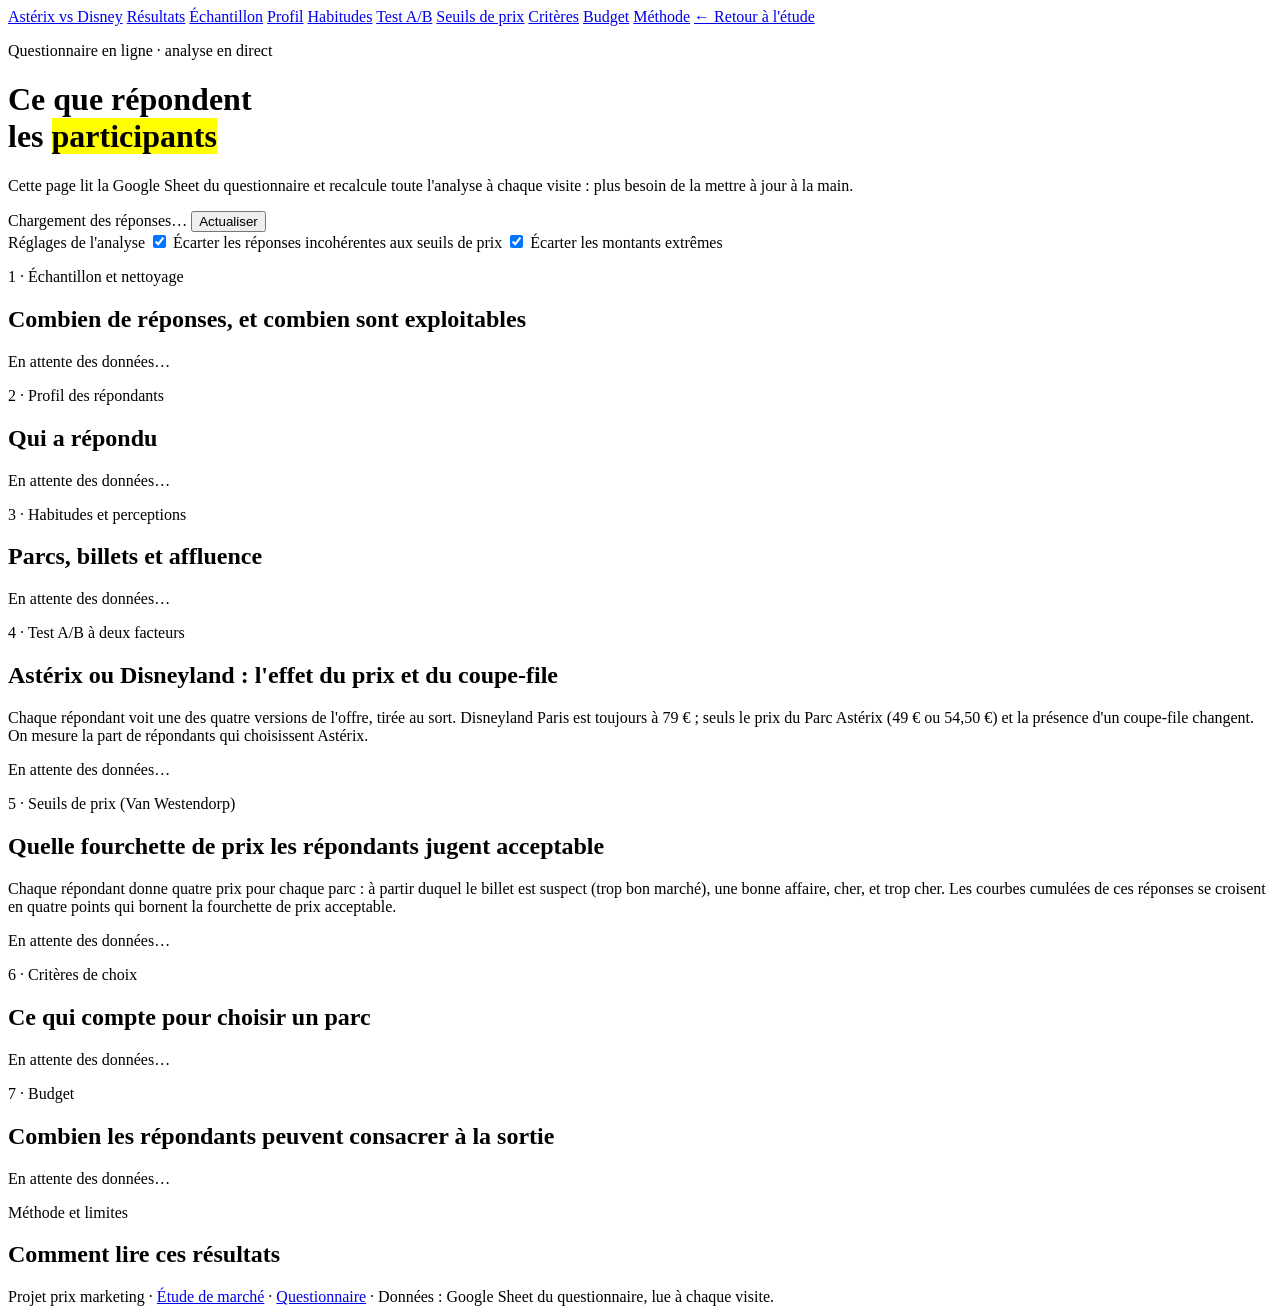
==== index.html @ 236e7df8 "Add files via upload" ====
<!doctype html>
<html lang="fr" data-theme="light">
<head>
<meta charset="utf-8">
<meta name="viewport" content="width=device-width, initial-scale=1, viewport-fit=cover">
<title>Résultats du questionnaire · Prix Astérix</title>
<meta name="description" content="Analyse en direct des réponses au questionnaire sur le prix d'une journée au Parc Astérix et à Disneyland Paris : test A/B, seuils de prix Van Westendorp, profil des répondants.">
<link rel="preconnect" href="https://fonts.googleapis.com">
<link rel="preconnect" href="https://fonts.gstatic.com" crossorigin>
<link rel="stylesheet" href="https://fonts.googleapis.com/css2?family=Archivo:wdth,wght@62..125,400..900&family=Public+Sans:ital,wght@0,400;0,600;1,400&family=IBM+Plex+Mono:wght@400;500&display=swap">
<link rel="stylesheet" href="style.css?v=1">
<link rel="stylesheet" href="../garde.css?v=3">
</head>
<body>

<nav class="top" aria-label="Sections">
  <div class="wrap">
    <a class="brand" href="../#accueil">Astérix vs Disney</a>
    <a href="#haut">Résultats</a>
    <a href="#echantillon">Échantillon</a>
    <a href="#profil">Profil</a>
    <a href="#habitudes">Habitudes</a>
    <a href="#ab">Test A/B</a>
    <a href="#prix">Seuils de prix</a>
    <a href="#criteres">Critères</a>
    <a href="#budget">Budget</a>
    <a href="#methode">Méthode</a>
    <a href="../#resultats">← Retour à l'étude</a>
  </div>
</nav>

<main class="wrap" id="haut">
  <header class="hero">
    <p class="eyebrow">Questionnaire en ligne · analyse en direct</p>
    <h1>Ce que répondent<br>les <mark>participants</mark></h1>
    <p class="lede">Cette page lit la Google Sheet du questionnaire et recalcule toute l'analyse à chaque visite : plus besoin de la mettre à jour à la main.</p>
    <div class="etat" id="etat-bandeau">
      <span class="pastille-etat" id="pastille-etat" aria-hidden="true"></span>
      <span id="etat-texte" role="status" aria-live="polite">Chargement des réponses…</span>
      <button type="button" class="bouton" id="bouton-actualiser">Actualiser</button>
    </div>
  </header>

  <div class="reglages" role="group" aria-label="Réglages de l'analyse">
    <span class="eyebrow">Réglages de l'analyse</span>
    <label><input type="checkbox" id="r-incoherents" checked> Écarter les réponses incohérentes aux seuils de prix</label>
    <label><input type="checkbox" id="r-extremes" checked> Écarter les montants extrêmes</label>
  </div>

  <div id="message-global" class="message-global" hidden></div>

  <section id="echantillon" aria-labelledby="t-echantillon">
    <div class="head">
      <p class="eyebrow">1 · Échantillon et nettoyage</p>
      <h2 id="t-echantillon">Combien de réponses, et combien sont exploitables</h2>
    </div>
    <div class="corps" data-corps="echantillon"><p class="vide">En attente des données…</p></div>
  </section>

  <section id="profil" aria-labelledby="t-profil">
    <div class="head">
      <p class="eyebrow">2 · Profil des répondants</p>
      <h2 id="t-profil">Qui a répondu</h2>
    </div>
    <div class="corps" data-corps="profil"><p class="vide">En attente des données…</p></div>
  </section>

  <section id="habitudes" aria-labelledby="t-habitudes">
    <div class="head">
      <p class="eyebrow">3 · Habitudes et perceptions</p>
      <h2 id="t-habitudes">Parcs, billets et affluence</h2>
    </div>
    <div class="corps" data-corps="habitudes"><p class="vide">En attente des données…</p></div>
  </section>

  <section id="ab" aria-labelledby="t-ab">
    <div class="head">
      <p class="eyebrow">4 · Test A/B à deux facteurs</p>
      <h2 id="t-ab">Astérix ou Disneyland : l'effet du prix et du coupe-file</h2>
    </div>
    <p class="prose">Chaque répondant voit une des quatre versions de l'offre, tirée au sort. Disneyland Paris est toujours à 79&nbsp;€ ; seuls le prix du Parc Astérix (49&nbsp;€ ou 54,50&nbsp;€) et la présence d'un coupe-file changent. On mesure la part de répondants qui choisissent Astérix.</p>
    <div class="corps" data-corps="ab"><p class="vide">En attente des données…</p></div>
  </section>

  <section id="prix" aria-labelledby="t-prix">
    <div class="head">
      <p class="eyebrow">5 · Seuils de prix (Van Westendorp)</p>
      <h2 id="t-prix">Quelle fourchette de prix les répondants jugent acceptable</h2>
    </div>
    <p class="prose">Chaque répondant donne quatre prix pour chaque parc : à partir duquel le billet est suspect (trop bon marché), une bonne affaire, cher, et trop cher. Les courbes cumulées de ces réponses se croisent en quatre points qui bornent la fourchette de prix acceptable.</p>
    <div class="corps" data-corps="prix"><p class="vide">En attente des données…</p></div>
  </section>

  <section id="criteres" aria-labelledby="t-criteres">
    <div class="head">
      <p class="eyebrow">6 · Critères de choix</p>
      <h2 id="t-criteres">Ce qui compte pour choisir un parc</h2>
    </div>
    <div class="corps" data-corps="criteres"><p class="vide">En attente des données…</p></div>
  </section>

  <section id="budget" aria-labelledby="t-budget">
    <div class="head">
      <p class="eyebrow">7 · Budget</p>
      <h2 id="t-budget">Combien les répondants peuvent consacrer à la sortie</h2>
    </div>
    <div class="corps" data-corps="budget"><p class="vide">En attente des données…</p></div>
  </section>

  <section id="methode" aria-labelledby="t-methode">
    <div class="head">
      <p class="eyebrow">Méthode et limites</p>
      <h2 id="t-methode">Comment lire ces résultats</h2>
    </div>
    <ul class="limits" id="liste-methode"></ul>
  </section>
</main>

<footer>
  <div class="wrap">Projet prix marketing · <a href="../">Étude de marché</a> · <a href="../questionnaire-ab/">Questionnaire</a> · Données : Google Sheet du questionnaire, lue à chaque visite.</div>
</footer>

<script src="analyse.js?v=1"></script>
</body>
</html>
---- garde.css ----
/* DA « Astérix vs Disney » : claire et minimaliste, aux couleurs du Parc Astérix (bleu, jaune or).
   Chargé par la page d'accueil et par la page des résultats (analyse/). */

/* ---------- Couleurs : un seul thème clair ---------- */
:root[data-theme="light"] {
  --bg: #FAF7F0; --surface: #FFFFFF; --fg: #12203D; --muted: #5C6475; --line: #E6DFCF;
  --accent: #0A4DA2; --gold: #F2B705; --ceiling: #C8102E;
  --neutral-bar: #B7BFCC; --neutral-bar-soft: #E8EBF0;
  --bar-hover: #083B7D; --bar-track: #EFEAE0;
  color-scheme: light;
}
body { -webkit-font-smoothing: antialiased; }

/* ---------- Onglets ---------- */
nav.top { background: color-mix(in srgb, var(--surface) 94%, transparent); }
nav.onglets .brand { letter-spacing: 0.02em; }
nav.onglets .brand::before { content: ""; display: inline-block; width: 0.55em; height: 0.55em; border-radius: 50%; background: var(--gold); margin-right: 0.45em; vertical-align: 0.08em; }
nav.onglets a:not(.brand) { padding-block: 0.2rem; }
nav.onglets a[aria-current="page"] { color: var(--fg); box-shadow: inset 0 -2px 0 var(--gold); }

/* Un seul panneau visible à la fois (seulement si le script tourne) */
.js-onglets main > section:not(.actif),
.js-onglets [data-onglet]:not(.actif),
.js-onglets #accueil:not(.actif) { display: none; }
.js-onglets main > section { border-top: none; }
.js-onglets body[data-vue="accueil"] main,
.js-onglets body[data-vue="accueil"] footer { display: none; }

/* ---------- Page de garde ---------- */
.garde { border-top: none; padding: 0; min-height: calc(100svh - var(--hauteur-nav, 3rem)); display: grid; align-items: center; }
.garde-contenu { width: 100%; display: grid; gap: 1.7rem; padding-block: clamp(2.5rem, 7vh, 4.5rem); }
.garde-contenu > .eyebrow::before { content: ""; display: block; width: 3.5rem; height: 4px; margin-bottom: 1rem; background: linear-gradient(90deg, var(--accent) 0 50%, var(--gold) 50% 100%); }
.garde h1 { font-size: clamp(3rem, 11vw, 7rem); font-weight: 900; font-stretch: 70%; text-transform: uppercase; line-height: 0.9; }
.garde h1 mark { background: none; color: inherit; box-shadow: inset 0 -0.28em 0 var(--gold); }
.garde h1 .vs { font-family: var(--mono); font-size: 0.22em; font-weight: 500; letter-spacing: 0.08em; color: var(--muted); vertical-align: middle; margin-inline: 0.5em; }

.probleme { background: var(--surface); border: 1px solid var(--line); border-left: 4px solid var(--accent); border-radius: 10px; padding: 1.2rem 1.4rem; display: grid; gap: 0.5rem; max-width: 46rem; }
.probleme p { font-family: var(--display); font-weight: 700; font-stretch: 90%; font-size: clamp(1.15rem, 2.4vw, 1.45rem); line-height: 1.3; text-wrap: balance; }

.chiffres-garde { margin: 0; display: grid; grid-template-columns: repeat(auto-fit, minmax(10.5rem, 1fr)); gap: 1rem; max-width: 52rem; }
.chiffres-garde div { border-top: 2px solid var(--line); padding-top: 0.6rem; display: grid; gap: 0.2rem; }
.chiffres-garde div:first-child { border-top-color: var(--gold); }
.chiffres-garde dt { font-family: var(--mono); font-size: 0.7rem; letter-spacing: 0.06em; text-transform: uppercase; color: var(--muted); }
.chiffres-garde dd { margin: 0; font-family: var(--display); font-weight: 800; font-stretch: 80%; font-size: 1.9rem; line-height: 1.05; }

.garde-pied { display: flex; flex-wrap: wrap; gap: 1.5rem 3rem; align-items: end; justify-content: space-between; border-top: 1px solid var(--line); padding-top: 1.4rem; }
.equipe { display: grid; gap: 0.5rem; }
.equipe ul { list-style: none; margin: 0; padding: 0; display: flex; flex-wrap: wrap; gap: 0.3rem 1.4rem; font-size: 0.95rem; }

/* ---------- Sous-parties à l'intérieur d'un onglet ---------- */
main > section > section { padding-block: 2.2rem 0.6rem; }
main > section > section h2 { font-size: clamp(1.3rem, 2.6vw, 1.6rem); }

/* ---------- Frise des six étapes (onglet 4) ---------- */
.frise { list-style: none; margin: 0; padding: 0; display: grid; grid-template-columns: repeat(auto-fit, minmax(9rem, 1fr)); gap: 0.6rem; }
.frise a { display: grid; gap: 0.35rem; height: 100%; padding: 0.8rem 0.9rem; background: var(--surface); border: 1px solid var(--line); border-radius: 10px; color: var(--fg); text-decoration: none; font-size: 0.88rem; font-weight: 600; line-height: 1.25; }
.frise a:hover { border-color: var(--accent); }
.frise .num { display: inline-grid; place-items: center; width: 1.7rem; height: 1.7rem; border-radius: 50%; background: var(--gold); color: #12203D; font-family: var(--mono); font-size: 0.8rem; font-weight: 500; }

/* ---------- Encadrés « à compléter » ---------- */
.a-venir { border: 1px dashed var(--line); border-radius: 10px; padding: 1.6rem 1.3rem; display: grid; gap: 0.7rem; justify-items: start; color: var(--muted); max-width: 70ch; }
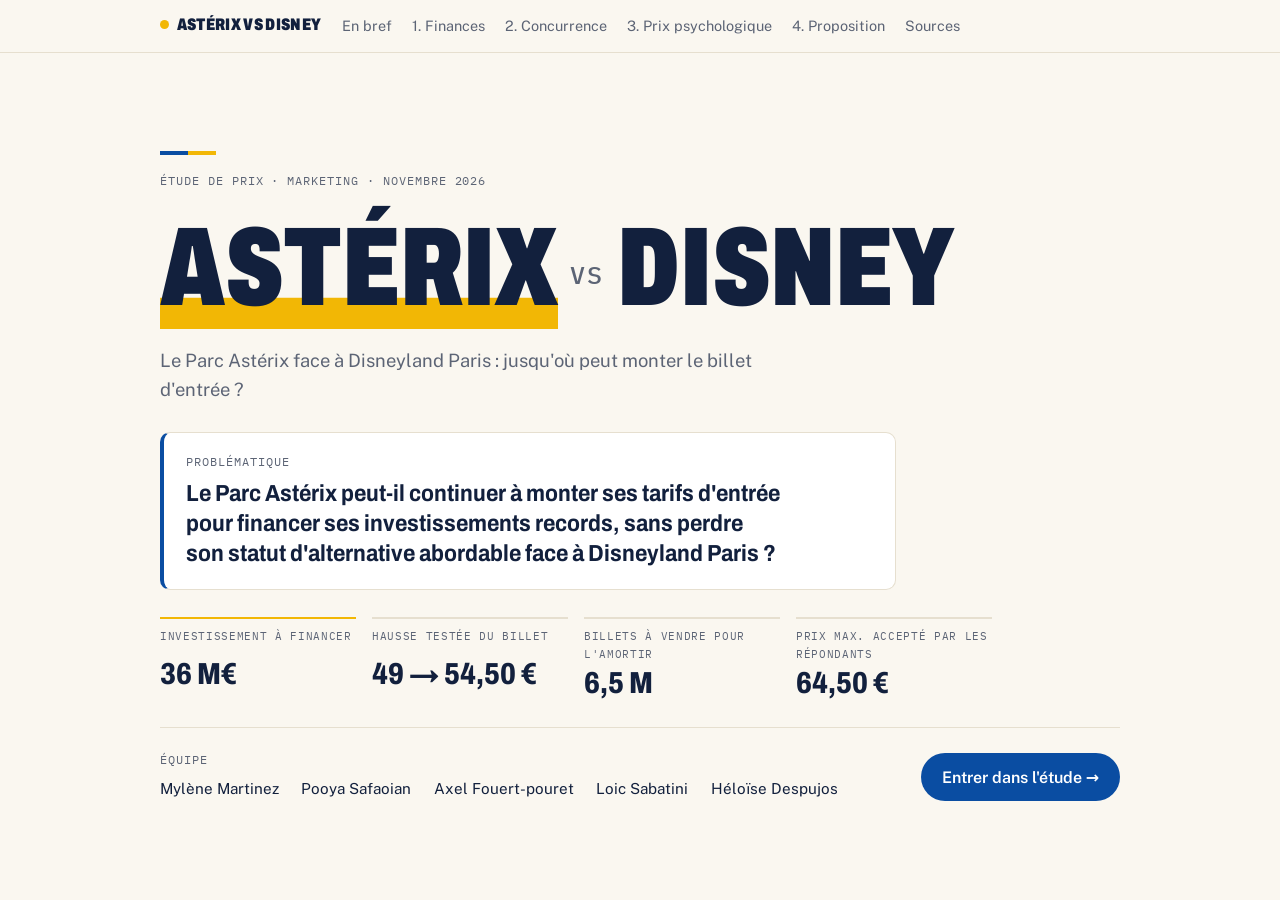
==== commit b37c58d8: "Remet l'accueil en place et ajoute régressions et distance de Cook - index.html redevient la page d'" ====
--- a/index.html
+++ b/index.html
@@ -3,123 +3,702 @@
 <head>
 <meta charset="utf-8">
 <meta name="viewport" content="width=device-width, initial-scale=1, viewport-fit=cover">
-<title>Résultats du questionnaire · Prix Astérix</title>
-<meta name="description" content="Analyse en direct des réponses au questionnaire sur le prix d'une journée au Parc Astérix et à Disneyland Paris : test A/B, seuils de prix Van Westendorp, profil des répondants.">
+<title>Astérix VS Disney</title>
+<meta name="description" content="Astérix VS Disney : le Parc Astérix peut-il continuer à monter ses tarifs d'entrée pour financer ses investissements records, sans perdre son statut d'alternative abordable face à Disneyland Paris ?">
 <link rel="preconnect" href="https://fonts.googleapis.com">
 <link rel="preconnect" href="https://fonts.gstatic.com" crossorigin>
 <link rel="stylesheet" href="https://fonts.googleapis.com/css2?family=Archivo:wdth,wght@62..125,400..900&family=Public+Sans:ital,wght@0,400;0,600;1,400&family=IBM+Plex+Mono:wght@400;500&display=swap">
-<link rel="stylesheet" href="style.css?v=1">
-<link rel="stylesheet" href="../garde.css?v=3">
+<link rel="stylesheet" href="garde.css?v=3">
+<style>
+/* Une colonne de lecture, des chiffres clés et des tableaux sobres. Chaque chiffre des comptes est un lien vers sa page dans le PDF. */
+:root {
+  --bg: #F2F5FA; --surface: #FFFFFF; --fg: #13213B; --muted: #56637A; --line: #D5DDEA;
+  --accent: #1F4FB8; --gold: #F2B705; --neutral-bar: #A9B5C9; --neutral-bar-soft: #D6DEEA; --ceiling: #C8262E;
+  --display: "Archivo", "Arial Narrow", system-ui, sans-serif;
+  --body: "Public Sans", system-ui, -apple-system, "Segoe UI", sans-serif;
+  --mono: "IBM Plex Mono", ui-monospace, "SFMono-Regular", Menlo, monospace;
+  color-scheme: light;
+}
+@media (prefers-color-scheme: dark) {
+  :root:not([data-theme="light"]) {
+    --bg: #0D1422; --surface: #152035; --fg: #E6ECF6; --muted: #9AA8C0; --line: #26344E;
+    --accent: #7FA6FF; --gold: #F5C431; --neutral-bar: #5A6984; --neutral-bar-soft: #2E3B55; --ceiling: #FF6B6B;
+    color-scheme: dark;
+  }
+}
+:root[data-theme="dark"] {
+  --bg: #0D1422; --surface: #152035; --fg: #E6ECF6; --muted: #9AA8C0; --line: #26344E;
+  --accent: #7FA6FF; --gold: #F5C431; --neutral-bar: #5A6984; --neutral-bar-soft: #2E3B55; --ceiling: #FF6B6B;
+  color-scheme: dark;
+}
+* { box-sizing: border-box; }
+body { margin: 0; background: var(--bg); color: var(--fg); font-family: var(--body); font-size: 1rem; line-height: 1.6; padding-inline: 16px; }
+a { color: var(--accent); text-underline-offset: 2px; }
+a:focus-visible, summary:focus-visible { outline: 2px solid var(--accent); outline-offset: 2px; }
+.wrap { max-width: 60rem; margin-inline: auto; }
+.prose { max-width: 65ch; }
+h1, h2, h3 { font-family: var(--display); text-wrap: balance; margin: 0; line-height: 1.05; }
+h2 { font-size: clamp(1.6rem, 3.5vw, 2.2rem); font-weight: 800; font-stretch: 85%; letter-spacing: -0.01em; }
+h3 { font-size: 1.1rem; font-weight: 700; }
+p { margin: 0; }
+.eyebrow { font-family: var(--mono); font-size: 0.75rem; letter-spacing: 0.08em; text-transform: uppercase; color: var(--muted); }
+.num { font-variant-numeric: tabular-nums; }
+
+nav.top { position: sticky; top: 0; z-index: 5; background: color-mix(in srgb, var(--bg) 92%, transparent); backdrop-filter: blur(6px); border-bottom: 1px solid var(--line); margin-inline: -16px; padding-inline: 16px; }
+nav.top .wrap { display: flex; gap: 1.25rem; align-items: center; overflow-x: auto; padding-block: 0.7rem; white-space: nowrap; scrollbar-width: none; }
+nav.top .brand { font-family: var(--display); font-weight: 900; font-stretch: 75%; font-size: 1.05rem; text-transform: uppercase; color: var(--fg); text-decoration: none; }
+nav.top a:not(.brand) { color: var(--muted); text-decoration: none; font-size: 0.9rem; }
+nav.top a:not(.brand):hover { color: var(--fg); }
+
+header.hero { padding-block: 3.2rem 2.4rem; display: grid; gap: 1.8rem; }
+.hero h1 { font-size: clamp(2.5rem, 8vw, 5rem); font-weight: 900; font-stretch: 70%; text-transform: uppercase; line-height: 0.92; }
+.hero h1 mark { background: none; color: inherit; box-shadow: inset 0 -0.28em 0 var(--gold); }
+.lede { font-size: 1.15rem; color: var(--muted); max-width: 58ch; }
+.ticket { display: grid; grid-template-columns: 1fr auto; background: var(--surface); border: 1px solid var(--line); border-radius: 10px; max-width: 36rem; }
+.ticket .main { padding: 1.1rem 1.3rem; display: grid; gap: 0.3rem; min-width: 0; }
+.ticket .stub { border-left: 2px dashed var(--line); padding: 1.1rem 1.3rem; display: grid; align-content: center; justify-items: center; font-family: var(--display); font-weight: 900; font-stretch: 75%; font-size: 2.8rem; line-height: 1; color: var(--ceiling); }
+.ticket .stub small { font-family: var(--mono); font-size: 0.68rem; font-weight: 400; color: var(--muted); letter-spacing: 0.06em; text-transform: uppercase; margin-top: 0.3rem; }
+
+section { padding-block: 2.8rem; border-top: 1px solid var(--line); display: grid; gap: 1.3rem; scroll-margin-top: 3.5rem; }
+.head { display: grid; gap: 0.5rem; }
+.note { font-size: 0.92rem; color: var(--muted); border-left: 3px solid var(--gold); padding: 0.2rem 0 0.2rem 0.9rem; max-width: 68ch; }
+.sources { font-size: 0.82rem; color: var(--muted); line-height: 1.7; }
+.sources a { color: var(--muted); }
+
+.trio { display: grid; grid-template-columns: repeat(auto-fit, minmax(15rem, 1fr)); gap: 1rem; }
+.card { background: var(--surface); border: 1px solid var(--line); border-radius: 10px; padding: 1.1rem 1.2rem; display: grid; gap: 0.5rem; align-content: start; min-width: 0; }
+.card .big { font-family: var(--display); font-weight: 800; font-stretch: 80%; font-size: 2.1rem; line-height: 1.05; }
+.card p { font-size: 0.92rem; color: var(--muted); }
+.card.ast { border-color: var(--accent); }
+.card ul { margin: 0; padding-left: 1.1rem; font-size: 0.92rem; display: grid; gap: 0.2rem; }
+.card ul small { color: var(--muted); }
+
+/* Graphique des prix et barres simples */
+.chart { background: var(--surface); border: 1px solid var(--line); border-radius: 10px; padding: 1.1rem 1.2rem 0.9rem; display: grid; gap: 0.9rem; margin: 0; }
+.legend { display: flex; flex-wrap: wrap; gap: 0.4rem 1.2rem; font-size: 0.82rem; color: var(--muted); }
+.legend i { display: inline-block; width: 12px; height: 12px; border-radius: 2px; vertical-align: -1px; margin-right: 0.35rem; }
+.legend i.ast { background: var(--accent); } .legend i.oth { background: var(--neutral-bar); }
+.legend i.rng { background: var(--neutral-bar-soft); border: 1px solid var(--neutral-bar); }
+.legend i.ceil { width: 0; border-left: 2px dashed var(--ceiling); border-radius: 0; height: 13px; }
+.bars { display: grid; grid-template-columns: minmax(8.5rem, 13rem) 1fr; row-gap: 0.45rem; column-gap: 0.9rem; align-items: center; }
+.bars.simple { grid-template-columns: minmax(4.5rem, 6rem) 1fr; }
+.bars .name { font-size: 0.88rem; line-height: 1.25; min-width: 0; }
+.bars .name small { display: block; color: var(--muted); font-size: 0.76rem; }
+.bars .name.ast { font-weight: 600; }
+.track { position: relative; height: 26px; margin-right: 5rem; }
+.bars:not(.simple) .track { margin-right: 0; }
+.bars:not(.simple) .track::after { content: ""; position: absolute; top: -4px; bottom: -4px; left: calc(64.5 / 130 * 100%); border-left: 2px dashed var(--ceiling); }
+.bar { position: absolute; top: 3px; height: 20px; left: 0; border-radius: 0 3px 3px 0; background: var(--neutral-bar); }
+.bar.ast { background: var(--accent); }
+.bar.range { background: var(--neutral-bar-soft); border: 1px solid var(--neutral-bar); border-left: none; }
+.val { position: absolute; top: 3px; line-height: 20px; font-family: var(--mono); font-size: 0.78rem; padding-left: 0.4rem; white-space: nowrap; font-variant-numeric: tabular-nums; }
+.val.in { transform: translateX(-100%); padding: 0 0.45rem 0 0; }
+.axis { display: grid; grid-template-columns: minmax(8.5rem, 13rem) 1fr; column-gap: 0.9rem; }
+.ticks { position: relative; height: 1.2rem; border-top: 1px solid var(--line); font-family: var(--mono); font-size: 0.7rem; color: var(--muted); }
+.ticks span { position: absolute; top: 0.15rem; transform: translateX(-50%); }
+.ticks span:first-child { transform: none; }
+.ticks span.c { color: var(--ceiling); font-weight: 500; }
+
+/* Tableaux */
+.tablebox { overflow-x: auto; border: 1px solid var(--line); border-radius: 10px; background: var(--surface); }
+table { border-collapse: collapse; width: 100%; font-size: 0.9rem; min-width: 34rem; }
+caption { text-align: left; padding: 0.7rem 0.9rem; font-size: 0.82rem; color: var(--muted); }
+th, td { text-align: left; vertical-align: top; padding: 0.6rem 0.9rem; border-bottom: 1px solid var(--line); }
+tr:last-child > * { border-bottom: none; }
+thead th { font-family: var(--mono); font-size: 0.7rem; font-weight: 500; letter-spacing: 0.07em; text-transform: uppercase; color: var(--muted); background: var(--bg); }
+tbody th { font-weight: 600; }
+td.n, th.n, td.price, th.price { text-align: right; font-family: var(--mono); font-variant-numeric: tabular-nums; white-space: nowrap; }
+tr.ast td:first-child { box-shadow: inset 3px 0 0 var(--accent); font-weight: 600; }
+.unite { display: block; font-weight: 400; font-size: 0.72rem; color: var(--muted); font-family: var(--mono); }
+table.grevin a.n { color: var(--fg); text-decoration: underline dotted var(--accent); text-underline-offset: 4px; }
+table.grevin a.n:hover { color: var(--accent); text-decoration-style: solid; }
+table.grevin tr.calcule { background: color-mix(in srgb, var(--gold) 9%, transparent); }
+table.grevin tr.calcule td { color: var(--muted); font-style: italic; }
+table.grevin tr.calcule th { font-weight: 400; }
+td .muted { color: var(--muted); }
+details.plus { background: var(--surface); border: 1px solid var(--line); border-radius: 10px; padding: 0.7rem 1rem; }
+details.plus summary { cursor: pointer; font-weight: 600; font-size: 0.95rem; }
+details.plus .tablebox { margin-top: 0.8rem; border: none; border-radius: 0; }
+.tag { font-family: var(--mono); font-size: 0.68rem; letter-spacing: 0.05em; text-transform: uppercase; border: 1px solid var(--line); border-radius: 999px; padding: 0.05rem 0.5rem; color: var(--muted); white-space: nowrap; }
+.tag.papier { color: var(--accent); border-color: var(--accent); }
+
+.deux { display: grid; grid-template-columns: repeat(auto-fit, minmax(19rem, 1fr)); gap: 1rem; }
+.points { margin: 0; padding-left: 1.2rem; display: grid; gap: 0.55rem; max-width: 70ch; }
+
+.ceiling-grid { display: grid; grid-template-columns: repeat(auto-fit, minmax(14rem, 1fr)); gap: 1rem; }
+.cmp { border-top: 3px solid var(--line); padding-top: 0.8rem; display: grid; gap: 0.35rem; align-content: start; }
+.cmp .big { font-family: var(--display); font-weight: 900; font-stretch: 75%; font-size: 2.6rem; line-height: 1; }
+.cmp p { font-size: 0.92rem; color: var(--muted); }
+.cmp.warn { border-top-color: var(--ceiling); } .cmp.ok { border-top-color: var(--accent); }
+.verdict { background: var(--surface); border: 1px solid var(--line); border-radius: 10px; padding: 1.2rem 1.3rem; max-width: 70ch; display: grid; gap: 0.5rem; }
+
+.offer { border-radius: 12px; overflow: hidden; border: 2px solid var(--fg); }
+.offer .hd { background: var(--fg); color: var(--bg); padding: 1rem 1.3rem; display: flex; justify-content: space-between; gap: 1rem; flex-wrap: wrap; align-items: baseline; }
+.offer .hd h3 { font-size: 1.6rem; font-weight: 900; font-stretch: 72%; text-transform: uppercase; }
+.offer .hd .eyebrow { color: inherit; opacity: 0.75; }
+.offer .bd { background: var(--surface); display: grid; grid-template-columns: repeat(auto-fit, minmax(14rem, 1fr)); }
+.offer .bd div { padding: 1rem 1.3rem; display: grid; gap: 0.3rem; align-content: start; border-right: 1px dashed var(--line); }
+.offer .bd div:last-child { border-right: none; }
+.offer .bd strong { font-family: var(--display); font-size: 2.2rem; font-weight: 900; font-stretch: 75%; line-height: 1; }
+
+.cta { display: inline-block; background: var(--accent); color: #fff; text-decoration: none; font-weight: 600; padding: 0.7rem 1.3rem; border-radius: 999px; width: fit-content; }
+:root[data-theme="dark"] .cta { color: #0D1422; }
+@media (prefers-color-scheme: dark) { :root:not([data-theme="light"]) .cta { color: #0D1422; } }
+
+ol.src, ul.src { margin: 0; padding-left: 1.3rem; display: grid; gap: 0.45rem; font-size: 0.9rem; max-width: 80ch; }
+ol.src small, ul.src small { color: var(--muted); }
+footer { border-top: 1px solid var(--line); padding-block: 2rem 3rem; color: var(--muted); font-size: 0.85rem; }
+
+@media (max-width: 560px) {
+  .bars, .axis { grid-template-columns: 7.2rem 1fr; column-gap: 0.6rem; }
+  .bars.simple { grid-template-columns: 4.6rem 1fr; }
+  .bars .name small { display: none; }
+  .ticket .stub { font-size: 2.2rem; padding-inline: 0.9rem; }
+}
+@media (prefers-reduced-motion: no-preference) {
+  .bar { transform-origin: left; animation: grow 700ms cubic-bezier(.2,.7,.2,1) both; }
+  @keyframes grow { from { transform: scaleX(0.02); } to { transform: scaleX(1); } }
+}
+</style>
 </head>
 <body>
 
-<nav class="top" aria-label="Sections">
+<nav class="top onglets" aria-label="Onglets">
   <div class="wrap">
-    <a class="brand" href="../#accueil">Astérix vs Disney</a>
-    <a href="#haut">Résultats</a>
-    <a href="#echantillon">Échantillon</a>
-    <a href="#profil">Profil</a>
-    <a href="#habitudes">Habitudes</a>
-    <a href="#ab">Test A/B</a>
-    <a href="#prix">Seuils de prix</a>
-    <a href="#criteres">Critères</a>
-    <a href="#budget">Budget</a>
-    <a href="#methode">Méthode</a>
-    <a href="../#resultats">← Retour à l'étude</a>
+    <a class="brand" href="#accueil">Astérix vs Disney</a>
+    <a href="#bref">En bref</a>
+    <a href="#finances">1. Finances</a>
+    <a href="#concurrence">2. Concurrence</a>
+    <a href="#resultats">3. Prix psychologique</a>
+    <a href="#proposition">4. Proposition</a>
+    <a href="#sources">Sources</a>
   </div>
 </nav>
 
+<!-- Page de garde : seule vue affichée à l'arrivée. Le reste s'ouvre par les onglets. -->
+<section id="accueil" class="garde" aria-labelledby="t-garde">
+  <div class="wrap garde-contenu">
+    <p class="eyebrow">Étude de prix · Marketing · Novembre 2026</p>
+    <h1 id="t-garde"><mark>Astérix</mark><span class="vs">vs</span>Disney</h1>
+    <p class="lede">Le Parc Astérix face à Disneyland Paris : jusqu'où peut monter le billet d'entrée&nbsp;?</p>
+
+    <div class="probleme" role="group" aria-label="Problématique">
+      <span class="eyebrow">Problématique</span>
+      <p>Le Parc Astérix peut-il continuer à monter ses tarifs d'entrée pour financer ses investissements records, sans perdre son statut d'alternative abordable face à Disneyland Paris&nbsp;?</p>
+    </div>
+
+    <dl class="chiffres-garde">
+      <div><dt>Investissement à financer</dt><dd class="num">36&nbsp;M€</dd></div>
+      <div><dt>Hausse testée du billet</dt><dd class="num">49 → 54,50&nbsp;€</dd></div>
+      <div><dt>Billets à vendre pour l'amortir</dt><dd class="num">6,5&nbsp;M</dd></div>
+      <div><dt>Prix max. accepté par les répondants</dt><dd class="num">64,50&nbsp;€</dd></div>
+    </dl>
+
+    <div class="garde-pied">
+      <div class="equipe">
+        <span class="eyebrow">Équipe</span>
+        <ul>
+          <li>Mylène Martinez</li>
+          <li>Pooya Safaoian</li>
+          <li>Axel Fouert-pouret</li>
+          <li>Loic Sabatini</li>
+          <li>Héloïse Despujos</li>
+        </ul>
+      </div>
+      <a class="cta" href="#bref">Entrer dans l'étude →</a>
+    </div>
+  </div>
+</section>
+
 <main class="wrap" id="haut">
-  <header class="hero">
-    <p class="eyebrow">Questionnaire en ligne · analyse en direct</p>
-    <h1>Ce que répondent<br>les <mark>participants</mark></h1>
-    <p class="lede">Cette page lit la Google Sheet du questionnaire et recalcule toute l'analyse à chaque visite : plus besoin de la mettre à jour à la main.</p>
-    <div class="etat" id="etat-bandeau">
-      <span class="pastille-etat" id="pastille-etat" aria-hidden="true"></span>
-      <span id="etat-texte" role="status" aria-live="polite">Chargement des réponses…</span>
-      <button type="button" class="bouton" id="bouton-actualiser">Actualiser</button>
+  <header class="hero" data-onglet="bref">
+    <p class="eyebrow">Étude de marché · prix relevés le 1er octobre 2026</p>
+    <h1>Jusqu'où peut monter<br>le billet du <mark>Parc Astérix</mark>&nbsp;?</h1>
+    <p class="lede">Que font les concurrents, combien gagne le parc, et quel prix de billet reste acceptable pour une sortie en famille ou entre amis ?</p>
+    <div class="ticket" role="group" aria-label="Notre proposition de prix">
+      <div class="main">
+        <span class="eyebrow">Notre proposition</span>
+        <strong style="font-size:1.05rem">Billet d'entrée à 54,50&nbsp;€ avec un coupe-file</strong>
+        <span style="color:var(--muted);font-size:0.9rem">Au lieu de 49&nbsp;€ aujourd'hui. Reste sous le prix plafond de 64,50&nbsp;€ mesuré auprès de 106 répondants.</span>
+      </div>
+      <div class="stub num">54,50&nbsp;€<small>proposé</small></div>
     </div>
   </header>
 
-  <div class="reglages" role="group" aria-label="Réglages de l'analyse">
-    <span class="eyebrow">Réglages de l'analyse</span>
-    <label><input type="checkbox" id="r-incoherents" checked> Écarter les réponses incohérentes aux seuils de prix</label>
-    <label><input type="checkbox" id="r-extremes" checked> Écarter les montants extrêmes</label>
-  </div>
-
-  <div id="message-global" class="message-global" hidden></div>
-
-  <section id="echantillon" aria-labelledby="t-echantillon">
+  <section id="bref" aria-labelledby="t-bref">
     <div class="head">
-      <p class="eyebrow">1 · Échantillon et nettoyage</p>
-      <h2 id="t-echantillon">Combien de réponses, et combien sont exploitables</h2>
-    </div>
-    <div class="corps" data-corps="echantillon"><p class="vide">En attente des données…</p></div>
+      <p class="eyebrow">En bref</p>
+      <h2 id="t-bref">Trois choses à retenir</h2>
+    </div>
+    <div class="trio">
+      <div class="card ast">
+        <span class="eyebrow">Un parc qui bat des records</span>
+        <span class="big num">2,89&nbsp;M</span>
+        <p>de visiteurs en 2024/25, pour 215,8&nbsp;M€ de chiffre d'affaires. Les deux sont des records, d'après l'annexe des comptes. <a href="sources/grevin-comptes-sociaux-2025.pdf#page=15">Voir la page</a></p>
+      </div>
+      <div class="card">
+        <span class="eyebrow">Une marge qui baisse</span>
+        <span class="big num">19,2 → 12,3&nbsp;%</span>
+        <p>C'est la part du chiffre d'affaires qui reste en résultat d'exploitation, de 2021/22 à 2024/25 (calcul à partir des comptes, voir « 1. Finances »).</p>
+      </div>
+      <div class="card">
+        <span class="eyebrow">Un prix plafond</span>
+        <span class="big num">64,50&nbsp;€</span>
+        <p>Au-dessus, trop de répondants renoncent à acheter le billet (questionnaire, méthode Van Westendorp). Le billet à 54,50&nbsp;€ reste en dessous.</p>
+      </div>
+    </div>
   </section>
 
-  <section id="profil" aria-labelledby="t-profil">
+  <section id="finances" aria-labelledby="t-fin">
     <div class="head">
-      <p class="eyebrow">2 · Profil des répondants</p>
-      <h2 id="t-profil">Qui a répondu</h2>
-    </div>
-    <div class="corps" data-corps="profil"><p class="vide">En attente des données…</p></div>
+      <p class="eyebrow">1 · L'entreprise par ses documents financiers</p>
+      <h2 id="t-fin">Un parc qui se porte bien, mais dont la marge baisse</h2>
+    </div>
+    <p class="prose">Le Parc Astérix est exploité par la société <strong>Grévin et compagnie</strong>, qui publie ses comptes. Les chiffres ci-dessous viennent directement de ces comptes.</p>
+    <p class="note"><strong>Comment vérifier :</strong> chaque chiffre souligné est un lien. Il ouvre le PDF des comptes à la page où le chiffre figure. Les lignes en italique sont calculées à partir de deux chiffres des comptes.</p>
+
+    <div class="tablebox"><table class="grevin">
+<caption>Comptes sociaux de Grévin et compagnie, société du Parc Astérix · exercices clos le 30 septembre</caption>
+<thead><tr><th scope="col">Indicateur</th><th scope="col" class="n">2020/21</th><th scope="col" class="n">2021/22</th><th scope="col" class="n">2022/23</th><th scope="col" class="n">2023/24</th><th scope="col" class="n">2024/25</th></tr></thead><tbody>
+<tr><th scope="row">Visiteurs <span class="unite">millions</span></th><td class="n"><a class="n" href="sources/grevin-comptes-sociaux-2021.pdf#page=11" title="annexe 2021, p. 11 : pandémie, l&#x27;activité ne reprend que le 9 juin 2021, pas de chiffre de visiteurs" aria-label="n.c. : annexe 2021, p. 11 : pandémie, l&#x27;activité ne reprend que le 9 juin 2021, pas de chiffre de visiteurs">n.c.</a></td><td class="n"><a class="n" href="sources/grevin-comptes-sociaux-2023.pdf#page=6" title="annexe 2023, p. 6 : 2,6 millions de visiteurs en 2021/2022" aria-label="2,6 : annexe 2023, p. 6 : 2,6 millions de visiteurs en 2021/2022">2,6</a></td><td class="n"><a class="n" href="sources/grevin-comptes-sociaux-2024.pdf#page=42" title="annexe 2024, p. 42 : 2 815 428 visiteurs en 2022/2023" aria-label="2,82 : annexe 2024, p. 42 : 2 815 428 visiteurs en 2022/2023">2,82</a></td><td class="n"><a class="n" href="sources/grevin-comptes-sociaux-2024.pdf#page=42" title="annexe 2024, p. 42 : 2 841 873 visiteurs en 2023/2024" aria-label="2,84 : annexe 2024, p. 42 : 2 841 873 visiteurs en 2023/2024">2,84</a></td><td class="n"><a class="n" href="sources/grevin-comptes-sociaux-2025.pdf#page=15" title="annexe 2025, p. 15 : 2 892 648 visiteurs en 2024/2025" aria-label="2,89 : annexe 2025, p. 15 : 2 892 648 visiteurs en 2024/2025">2,89</a></td></tr>
+<tr><th scope="row">Chiffre d'affaires <span class="unite">M€</span></th><td class="n"><a class="n" href="sources/grevin-comptes-sociaux-2021.pdf#page=9" title="compte de résultat 2021, p. 9 : chiffre d&#x27;affaires net 80 386 286 €" aria-label="80,4 : compte de résultat 2021, p. 9 : chiffre d&#x27;affaires net 80 386 286 €">80,4</a></td><td class="n"><a class="n" href="sources/grevin-comptes-sociaux-2022.pdf#page=10" title="compte de résultat 2022, p. 10 : chiffre d&#x27;affaires net 171 690 427 €" aria-label="171,7 : compte de résultat 2022, p. 10 : chiffre d&#x27;affaires net 171 690 427 €">171,7</a></td><td class="n"><a class="n" href="sources/grevin-comptes-sociaux-2023.pdf#page=4" title="compte de résultat 2023, p. 4 : chiffre d&#x27;affaires net 196 440 744 €" aria-label="196,4 : compte de résultat 2023, p. 4 : chiffre d&#x27;affaires net 196 440 744 €">196,4</a></td><td class="n"><a class="n" href="sources/grevin-comptes-sociaux-2024.pdf#page=3" title="compte de résultat 2024, p. 3 : chiffre d&#x27;affaires net 206 467 622 €" aria-label="206,5 : compte de résultat 2024, p. 3 : chiffre d&#x27;affaires net 206 467 622 €">206,5</a></td><td class="n"><a class="n" href="sources/grevin-comptes-sociaux-2025.pdf#page=13" title="compte de résultat 2025, p. 13 : chiffre d&#x27;affaires net 215 816 141 €" aria-label="215,8 : compte de résultat 2025, p. 13 : chiffre d&#x27;affaires net 215 816 141 €">215,8</a></td></tr>
+<tr><th scope="row">Résultat d'exploitation <span class="unite">M€</span></th><td class="n"><a class="n" href="sources/grevin-comptes-sociaux-2021.pdf#page=9" title="compte de résultat 2021, p. 9 : résultat d&#x27;exploitation −5 487 719 €" aria-label="−5,5 : compte de résultat 2021, p. 9 : résultat d&#x27;exploitation −5 487 719 €">−5,5</a></td><td class="n"><a class="n" href="sources/grevin-comptes-sociaux-2022.pdf#page=10" title="compte de résultat 2022, p. 10 : résultat d&#x27;exploitation 33 050 063 €" aria-label="33,1 : compte de résultat 2022, p. 10 : résultat d&#x27;exploitation 33 050 063 €">33,1</a></td><td class="n"><a class="n" href="sources/grevin-comptes-sociaux-2023.pdf#page=4" title="compte de résultat 2023, p. 4 : résultat d&#x27;exploitation 32 307 248 €" aria-label="32,3 : compte de résultat 2023, p. 4 : résultat d&#x27;exploitation 32 307 248 €">32,3</a></td><td class="n"><a class="n" href="sources/grevin-comptes-sociaux-2024.pdf#page=3" title="compte de résultat 2024, p. 3 : résultat d&#x27;exploitation 30 822 899 €" aria-label="30,8 : compte de résultat 2024, p. 3 : résultat d&#x27;exploitation 30 822 899 €">30,8</a></td><td class="n"><a class="n" href="sources/grevin-comptes-sociaux-2025.pdf#page=13" title="compte de résultat 2025, p. 13 : résultat d&#x27;exploitation 26 486 604 €" aria-label="26,5 : compte de résultat 2025, p. 13 : résultat d&#x27;exploitation 26 486 604 €">26,5</a></td></tr>
+<tr><th scope="row">Bénéfice net <span class="unite">M€</span></th><td class="n"><a class="n" href="sources/grevin-comptes-sociaux-2021.pdf#page=10" title="compte de résultat 2021, p. 10 : perte de 7 347 128 €" aria-label="−7,3 : compte de résultat 2021, p. 10 : perte de 7 347 128 €">−7,3</a></td><td class="n"><a class="n" href="sources/grevin-comptes-sociaux-2022.pdf#page=11" title="compte de résultat 2022, p. 11 : bénéfice 25 962 326 €" aria-label="26,0 : compte de résultat 2022, p. 11 : bénéfice 25 962 326 €">26,0</a></td><td class="n"><a class="n" href="sources/grevin-comptes-sociaux-2023.pdf#page=5" title="compte de résultat 2023, p. 5 : bénéfice 20 367 564 €" aria-label="20,4 : compte de résultat 2023, p. 5 : bénéfice 20 367 564 €">20,4</a></td><td class="n"><a class="n" href="sources/grevin-comptes-sociaux-2024.pdf#page=4" title="compte de résultat 2024, p. 4 : bénéfice 17 562 478 €" aria-label="17,6 : compte de résultat 2024, p. 4 : bénéfice 17 562 478 €">17,6</a></td><td class="n"><a class="n" href="sources/grevin-comptes-sociaux-2025.pdf#page=14" title="compte de résultat 2025, p. 14 : bénéfice 14 695 520 €" aria-label="14,7 : compte de résultat 2025, p. 14 : bénéfice 14 695 520 €">14,7</a></td></tr>
+<tr><th scope="row">Investissements de l'année <span class="unite">M€</span></th><td class="n"><a class="n" href="sources/grevin-comptes-sociaux-2021.pdf#page=15" title="annexe 2021, p. 15 : acquisitions d&#x27;immobilisations 11 175 999 €" aria-label="11,2 : annexe 2021, p. 15 : acquisitions d&#x27;immobilisations 11 175 999 €">11,2</a></td><td class="n"><a class="n" href="sources/grevin-comptes-sociaux-2022.pdf#page=16" title="annexe 2022, p. 16 : acquisitions d&#x27;immobilisations 33 600 462 €" aria-label="33,6 : annexe 2022, p. 16 : acquisitions d&#x27;immobilisations 33 600 462 €">33,6</a></td><td class="n"><a class="n" href="sources/grevin-comptes-sociaux-2023.pdf#page=10" title="annexe 2023, p. 10 : acquisitions d&#x27;immobilisations 41 827 877 €" aria-label="41,8 : annexe 2023, p. 10 : acquisitions d&#x27;immobilisations 41 827 877 €">41,8</a></td><td class="n"><a class="n" href="sources/grevin-comptes-sociaux-2024.pdf#page=46" title="annexe 2024, p. 46 : acquisitions d&#x27;immobilisations 45 738 969 €" aria-label="45,7 : annexe 2024, p. 46 : acquisitions d&#x27;immobilisations 45 738 969 €">45,7</a></td><td class="n"><a class="n" href="sources/grevin-comptes-sociaux-2025.pdf#page=19" title="annexe 2025, p. 19 : acquisitions d&#x27;immobilisations 44 114 311 €" aria-label="44,1 : annexe 2025, p. 19 : acquisitions d&#x27;immobilisations 44 114 311 €">44,1</a></td></tr>
+<tr><th scope="row">Dette financière nette <span class="unite">M€</span></th><td class="n"><a class="n" href="sources/grevin-comptes-sociaux-2021.pdf#page=20" title="annexe 2021, p. 20 : dettes financières nettes de la trésorerie 90,9 M€" aria-label="91 : annexe 2021, p. 20 : dettes financières nettes de la trésorerie 90,9 M€">91</a></td><td class="n"><a class="n" href="sources/grevin-comptes-sociaux-2022.pdf#page=21" title="annexe 2022, p. 21 : dettes financières nettes de la trésorerie 63 M€" aria-label="63 : annexe 2022, p. 21 : dettes financières nettes de la trésorerie 63 M€">63</a></td><td class="n"><a class="n" href="sources/grevin-comptes-sociaux-2023.pdf#page=15" title="annexe 2023, p. 15 : dettes financières nettes de la trésorerie 67 M€" aria-label="67 : annexe 2023, p. 15 : dettes financières nettes de la trésorerie 67 M€">67</a></td><td class="n"><a class="n" href="sources/grevin-comptes-sociaux-2024.pdf#page=51" title="annexe 2024, p. 51 : dettes financières nettes de la trésorerie 87 M€" aria-label="87 : annexe 2024, p. 51 : dettes financières nettes de la trésorerie 87 M€">87</a></td><td class="n"><a class="n" href="sources/grevin-comptes-sociaux-2025.pdf#page=24" title="annexe 2025, p. 24 : dettes financières nettes de la trésorerie 90 M€" aria-label="90 : annexe 2025, p. 24 : dettes financières nettes de la trésorerie 90 M€">90</a></td></tr>
+<tr><th scope="row">Capitaux propres <span class="unite">M€</span></th><td class="n"><a class="n" href="sources/grevin-comptes-sociaux-2021.pdf#page=8" title="bilan passif 2021, p. 8 : total capitaux propres 39 573 861 €" aria-label="39,6 : bilan passif 2021, p. 8 : total capitaux propres 39 573 861 €">39,6</a></td><td class="n"><a class="n" href="sources/grevin-comptes-sociaux-2022.pdf#page=9" title="bilan passif 2022, p. 9 : capitaux propres 65 536 188 €" aria-label="65,5 : bilan passif 2022, p. 9 : capitaux propres 65 536 188 €">65,5</a></td><td class="n"><a class="n" href="sources/grevin-comptes-sociaux-2023.pdf#page=3" title="bilan passif 2023, p. 3 : capitaux propres 78 962 020 €" aria-label="79,0 : bilan passif 2023, p. 3 : capitaux propres 78 962 020 €">79,0</a></td><td class="n"><a class="n" href="sources/grevin-comptes-sociaux-2024.pdf#page=2" title="bilan passif 2024, p. 2 : capitaux propres 84 307 051 €" aria-label="84,3 : bilan passif 2024, p. 2 : capitaux propres 84 307 051 €">84,3</a></td><td class="n"><a class="n" href="sources/grevin-comptes-sociaux-2025.pdf#page=12" title="bilan passif 2025, p. 12 : capitaux propres 88 451 138 €" aria-label="88,5 : bilan passif 2025, p. 12 : capitaux propres 88 451 138 €">88,5</a></td></tr>
+<tr><th scope="row">Effectif moyen <span class="unite">personnes</span></th><td class="n"><a class="n" href="sources/grevin-comptes-sociaux-2021.pdf#page=27" title="annexe 2021, p. 27 : effectif moyen 686" aria-label="686 : annexe 2021, p. 27 : effectif moyen 686">686</a></td><td class="n"><a class="n" href="sources/grevin-comptes-sociaux-2022.pdf#page=28" title="annexe 2022, p. 28 : effectif moyen 1 246" aria-label="1 246 : annexe 2022, p. 28 : effectif moyen 1 246">1 246</a></td><td class="n"><a class="n" href="sources/grevin-comptes-sociaux-2023.pdf#page=20" title="annexe 2023, p. 20 : effectif moyen 1 257" aria-label="1 257 : annexe 2023, p. 20 : effectif moyen 1 257">1 257</a></td><td class="n"><a class="n" href="sources/grevin-comptes-sociaux-2024.pdf#page=56" title="annexe 2024, p. 56 : effectif moyen 1 462" aria-label="1 462 : annexe 2024, p. 56 : effectif moyen 1 462">1 462</a></td><td class="n"><a class="n" href="sources/grevin-comptes-sociaux-2025.pdf#page=29" title="annexe 2025, p. 29 : effectif moyen 1 555" aria-label="1 555 : annexe 2025, p. 29 : effectif moyen 1 555">1 555</a></td></tr>
+<tr class="calcule"><th scope="row">Chiffre d'affaires par visiteur <span class="unite">€ · calculé</span></th><td class="n" title="Calcul : chiffre d'affaires ÷ visiteurs">—</td><td class="n" title="Calcul : chiffre d'affaires ÷ visiteurs">—</td><td class="n" title="Calcul : chiffre d'affaires ÷ visiteurs">69,8</td><td class="n" title="Calcul : chiffre d'affaires ÷ visiteurs">72,7</td><td class="n" title="Calcul : chiffre d'affaires ÷ visiteurs">74,6</td></tr>
+<tr class="calcule"><th scope="row">Marge d'exploitation <span class="unite">% du CA · calculé</span></th><td class="n" title="Calcul : résultat d'exploitation ÷ chiffre d'affaires">−6,8</td><td class="n" title="Calcul : résultat d'exploitation ÷ chiffre d'affaires">19,2</td><td class="n" title="Calcul : résultat d'exploitation ÷ chiffre d'affaires">16,4</td><td class="n" title="Calcul : résultat d'exploitation ÷ chiffre d'affaires">14,9</td><td class="n" title="Calcul : résultat d'exploitation ÷ chiffre d'affaires">12,3</td></tr>
+</tbody></table></div>
+
+    <div class="deux">
+      <figure class="chart" style="gap:0.7rem">
+        <h3>Chiffre d'affaires <span class="unite" style="display:inline;margin-left:0.4rem">M€</span></h3>
+        <div class="bars simple" role="img" aria-label="Chiffre d'affaires du Parc Astérix par exercice, en millions d'euros">
+<div class="name">2020/21</div><div class="track"><div class="bar ast" style="width:35.0%"></div><span class="val" style="left:35.0%">80,4&nbsp;M€</span></div>
+<div class="name">2021/22</div><div class="track"><div class="bar ast" style="width:74.7%"></div><span class="val" style="left:74.7%">171,7&nbsp;M€</span></div>
+<div class="name">2022/23</div><div class="track"><div class="bar ast" style="width:85.4%"></div><span class="val" style="left:85.4%">196,4&nbsp;M€</span></div>
+<div class="name">2023/24</div><div class="track"><div class="bar ast" style="width:89.8%"></div><span class="val" style="left:89.8%">206,5&nbsp;M€</span></div>
+<div class="name">2024/25</div><div class="track"><div class="bar ast" style="width:93.8%"></div><span class="val" style="left:93.8%">215,8&nbsp;M€</span></div>
+</div>
+      </figure>
+      <figure class="chart" style="gap:0.7rem">
+        <h3>Marge d'exploitation <span class="unite" style="display:inline;margin-left:0.4rem">% du CA · calculé</span></h3>
+        <div class="bars simple" role="img" aria-label="Marge d'exploitation du Parc Astérix par exercice, en pourcentage du chiffre d'affaires">
+<div class="name">2021/22</div><div class="track"><div class="bar ast" style="width:76.8%"></div><span class="val" style="left:76.8%">19,2&nbsp;%</span></div>
+<div class="name">2022/23</div><div class="track"><div class="bar ast" style="width:65.6%"></div><span class="val" style="left:65.6%">16,4&nbsp;%</span></div>
+<div class="name">2023/24</div><div class="track"><div class="bar ast" style="width:59.6%"></div><span class="val" style="left:59.6%">14,9&nbsp;%</span></div>
+<div class="name">2024/25</div><div class="track"><div class="bar ast" style="width:49.2%"></div><span class="val" style="left:49.2%">12,3&nbsp;%</span></div>
+</div>
+      </figure>
+    </div>
+
+    <h3>Ce que disent les comptes</h3>
+    <ul class="points">
+      <li><strong>Les visiteurs progressent peu, le chiffre d'affaires monte davantage.</strong> Les visiteurs progressent de 0,9&nbsp;% puis de 1,8&nbsp;% (<a href="sources/grevin-comptes-sociaux-2024.pdf#page=42">2024, p.&nbsp;42</a> ; <a href="sources/grevin-comptes-sociaux-2025.pdf#page=15">2025, p.&nbsp;15</a>). Le chiffre d'affaires par visiteur passe de 69,8 à 74,6&nbsp;€ en deux ans (calculé : billet, repas, boutique et hôtels compris).</li>
+      <li><strong>Les coûts montent plus vite que les ventes.</strong> Le chiffre d'affaires gagne 25,7&nbsp;% entre 2021/22 et 2024/25, mais le résultat d'exploitation perd 19,9&nbsp;% (de 33,1 à 26,5&nbsp;M€). Pour 2022/23, l'annexe explique la hausse des charges de personnel (+17,7&nbsp;%) par les revalorisations de salaires, les jours et nocturnes d'ouverture en plus et le renforcement des équipes (<a href="sources/grevin-comptes-sociaux-2023.pdf#page=18">2023, p.&nbsp;18</a>).</li>
+      <li><strong>Le parc investit beaucoup.</strong> Environ 44&nbsp;M€ d'investissements en 2024/25 (<a href="sources/grevin-comptes-sociaux-2025.pdf#page=19">p.&nbsp;19</a>) et un 4<sup>e</sup> hôtel de 300 chambres, financé par crédit-bail, annoncé pour début 2027 (<a href="sources/grevin-comptes-sociaux-2025.pdf#page=15">p.&nbsp;15</a>).</li>
+      <li><strong>La dette nette remonte.</strong> Elle passe de 63&nbsp;M€ en 2021/22 à 90&nbsp;M€ en 2024/25 (<a href="sources/grevin-comptes-sociaux-2022.pdf#page=21">2022, p.&nbsp;21</a> ; <a href="sources/grevin-comptes-sociaux-2025.pdf#page=24">2025, p.&nbsp;24</a>). Elle repose surtout sur une ligne de crédit de CDA Financement et sur le « cash pooling » avec la Compagnie des Alpes (<a href="sources/grevin-comptes-sociaux-2025.pdf#page=24">2025, p.&nbsp;24</a>).</li>
+      <li><strong>Le dividende baisse aussi.</strong> 8,85&nbsp;M€ votés pour 2024/25 (2,55&nbsp;€ par action), contre 12,2&nbsp;M€ pour 2022/23 (<a href="sources/grevin-comptes-sociaux-2025.pdf#page=3">procès-verbal 2025, p.&nbsp;3</a> et <a href="sources/grevin-comptes-sociaux-2025.pdf#page=4">p.&nbsp;4</a>).</li>
+    </ul>
   </section>
 
-  <section id="habitudes" aria-labelledby="t-habitudes">
+  <section id="concurrence" aria-labelledby="t-concurrence">
     <div class="head">
-      <p class="eyebrow">3 · Habitudes et perceptions</p>
-      <h2 id="t-habitudes">Parcs, billets et affluence</h2>
-    </div>
-    <div class="corps" data-corps="habitudes"><p class="vide">En attente des données…</p></div>
+      <p class="eyebrow">2 · La concurrence</p>
+      <h2 id="t-concurrence">Prix pratiqués, canaux de vente et marché</h2>
+    </div>
+    <section id="concurrents" aria-labelledby="t-conc">
+      <div class="head">
+        <p class="eyebrow">Concurrence</p>
+        <h2 id="t-conc">Qui concurrence le Parc Astérix ?</h2>
+      </div>
+      <p class="prose">Le besoin : sortir en famille ou entre amis pour une journée immersive à un prix jugé acceptable, surtout en Île-de-France et dans le nord de la France.</p>
+      <div class="trio">
+        <div class="card ast">
+          <h3>Concurrents directs</h3>
+          <p>Même journée en parc d'attractions.</p>
+          <ul>
+            <li>Disneyland Paris <small>le comparable premium, deux parcs</small></li>
+            <li>La Mer de Sable <small>parc familial régional, prix plus bas</small></li>
+            <li>Parc Saint-Paul <small>parc familial régional, prix plus bas</small></li>
+          </ul>
+        </div>
+        <div class="card">
+          <h3>Concurrents indirects</h3>
+          <p>Une autre promesse, pour le même budget.</p>
+          <ul>
+            <li>Puy du Fou <small>spectacles et séjours</small></li>
+            <li>Autres parcs de loisirs <small>sorties et week-ends</small></li>
+          </ul>
+        </div>
+        <div class="card">
+          <h3>Alternatives</h3>
+          <p>Elles captent le temps libre et le budget.</p>
+          <ul>
+            <li>Parcs publics et forêts</li>
+            <li>Cinéma et loisirs en salle</li>
+            <li>Sorties gratuites ou activités à la maison</li>
+          </ul>
+        </div>
+      </div>
+      <p class="note">Ordre de grandeur : le Parc Astérix a reçu 2,89&nbsp;M de visiteurs en 2024/25 (<a href="sources/grevin-comptes-sociaux-2025.pdf#page=15">comptes 2025, p.&nbsp;15</a>). Le parc Disneyland Paris en a compté 10,2&nbsp;M en 2024 selon le classement TEA<sup><a href="#sources">web</a></sup>. Ce sont des périodes différentes : exercice du 1er octobre au 30 septembre d'un côté, année civile de l'autre.</p>
+    </section>
+
+    <section id="prix" aria-labelledby="t-prix">
+      <div class="head">
+        <p class="eyebrow">Les prix</p>
+        <h2 id="t-prix">Prix d'appel adulte pour une journée</h2>
+      </div>
+      <p class="note">Ce sont des points d'entrée, pas des paniers comparables à date égale : le nombre de parcs, la date, la flexibilité et les services inclus changent la valeur de l'offre.</p>
+      <figure class="chart" aria-label="Graphique des prix d'appel adulte en euros, avec le prix plafond mesuré à 64,50 euros">
+        <div class="legend">
+          <span><i class="ast"></i>Parc Astérix</span>
+          <span><i class="oth"></i>Concurrents</span>
+          <span><i class="rng"></i>Fourchette selon la date</span>
+          <span><i class="ceil"></i>Prix plafond mesuré 64,50&nbsp;€</span>
+        </div>
+        <div class="bars" id="bars"></div>
+        <div class="axis" aria-hidden="true"><span></span><div class="ticks" id="ticks"></div></div>
+      </figure>
+      <details class="plus">
+        <summary>Voir le détail des offres et leurs conditions</summary>
+        <div class="tablebox">
+          <table>
+            <thead><tr><th>Acteur</th><th>Offre</th><th class="price">Prix adulte</th><th>Conditions</th></tr></thead>
+            <tbody>
+              <tr class="ast"><td>Parc Astérix</td><td>Billet Malin</td><td class="price">49&nbsp;€</td><td>Tarif unique, quantité limitée, billet daté</td></tr>
+              <tr class="ast"><td>Parc Astérix</td><td>Billet Futé</td><td class="price">dès 56&nbsp;€</td><td>Billet daté, réservation au plus tard à J-7</td></tr>
+              <tr class="ast"><td>Parc Astérix</td><td>Liberté Flex</td><td class="price">68&nbsp;€</td><td>Billet modifiable, réservation possible jusqu'au jour J</td></tr>
+              <tr><td>Disneyland Paris</td><td>1 jour / 1 parc, daté</td><td class="price">52 à 59&nbsp;€</td><td>Période verte, prix variable selon la date et la demande</td></tr>
+              <tr><td>Disneyland Paris</td><td>1 jour / 2 parcs, daté</td><td class="price">87 à 94&nbsp;€</td><td>Période verte, deux parcs : offre différente d'une journée Astérix</td></tr>
+              <tr><td>Disneyland Paris</td><td>Billet Liberté, 1 parc</td><td class="price">119&nbsp;€</td><td>Date flexible</td></tr>
+              <tr><td>La Mer de Sable</td><td>Billet daté Citrouille</td><td class="price">dès 28&nbsp;€</td><td>Achat web, places limitées <span class="muted">· guichet : 34,90&nbsp;€</span></td></tr>
+              <tr><td>Parc Saint-Paul</td><td>Billet non daté</td><td class="price">dès 29&nbsp;€</td><td>Parking gratuit, plus de 35 attractions annoncées</td></tr>
+              <tr><td>Puy du Fou</td><td>Billet journée</td><td class="price">dès 47&nbsp;€</td><td>Offre centrée sur les spectacles, tarifs variables selon la date</td></tr>
+            </tbody>
+          </table>
+        </div>
+      </details>
+      <p class="sources">Sources : sites de billetterie et de tarifs consultés le 1er octobre 2026, détaillés dans l'onglet « Sources » (billetteries Astérix, Disney, Mer de Sable, Parc Saint-Paul, Puy du Fou).</p>
+    </section>
+
+    <section id="canaux" aria-labelledby="t-canaux">
+      <div class="head">
+        <p class="eyebrow">Les canaux</p>
+        <h2 id="t-canaux">Où et comment les billets sont vendus</h2>
+      </div>
+      <div class="trio">
+        <div class="card ast">
+          <h3>Parc Astérix</h3>
+          <p>Billetterie officielle en ligne. Trois billets selon l'engagement du visiteur : daté à quantité limitée (Malin), daté réservé à J-7 (Futé) et modifiable jusqu'au jour J (Liberté Flex).</p>
+        </div>
+        <div class="card">
+          <h3>Disneyland Paris</h3>
+          <p>Billetterie officielle en ligne, avec des prix qui varient selon la date et la demande, et un billet à date flexible beaucoup plus cher.</p>
+        </div>
+        <div class="card">
+          <h3>Parcs régionaux</h3>
+          <p>La Mer de Sable vend moins cher sur internet (dès 28&nbsp;€) qu'au guichet (34,90&nbsp;€) : le web sert à remplir les dates à l'avance.</p>
+        </div>
+      </div>
+      <div class="a-venir">
+        <span class="tag">À compléter</span>
+        <p>Autres canaux à documenter : revendeurs et billetteries partenaires, comités d'entreprise, offres groupes et scolaires, séjours avec hôtel.</p>
+      </div>
+    </section>
+
+    <section id="marche" aria-labelledby="t-marche">
+      <div class="head">
+        <p class="eyebrow">Le marché</p>
+        <h2 id="t-marche">Le poids de chaque acteur</h2>
+      </div>
+      <div class="tablebox">
+        <table>
+          <thead><tr><th>Acteur</th><th class="n">Chiffre d'affaires</th><th class="n">Résultat net</th><th>Période</th><th>Source</th></tr></thead>
+          <tbody>
+            <tr class="ast"><td>Parc Astérix (Grévin et compagnie)</td><td class="n"><a href="sources/grevin-comptes-sociaux-2025.pdf#page=13">215,8&nbsp;M€</a></td><td class="n"><a href="sources/grevin-comptes-sociaux-2025.pdf#page=14">14,7&nbsp;M€</a></td><td>2024/25</td><td><span class="tag papier">comptes fournis</span></td></tr>
+            <tr><td>Disneyland Paris (Euro Disney Associés SAS)</td><td class="n">2&nbsp;680&nbsp;M€</td><td class="n">260&nbsp;M€</td><td>2024/25</td><td><a href="https://www.lechotouristique.com/article/en-2025-disneyland-paris-a-triple-son-resultat-net"><span class="tag">web</span> L'Écho touristique</a></td></tr>
+            <tr><td>Puy du Fou France</td><td class="n">184,2&nbsp;M€</td><td class="n">26,1&nbsp;M€</td><td>2024</td><td><a href="https://www.pappers.fr/entreprise/puy-du-fou-france-347490070"><span class="tag">web</span> Pappers</a></td></tr>
+            <tr><td>La Mer de Sable</td><td class="n">&gt;&nbsp;12&nbsp;M€</td><td class="n">n.c.</td><td>annuel</td><td><a href="https://www.lejournaldesentreprises.com/breve/la-mer-de-sable-conserve-son-niveau-de-frequentation-apres-un-printemps-complique-2145363"><span class="tag">web</span> Journal des entreprises</a></td></tr>
+            <tr><td>Parc Saint-Paul</td><td class="n">7,49&nbsp;M€</td><td class="n">n.c.</td><td>2025</td><td><a href="https://www.lejournaldesentreprises.com/breve/le-breton-looping-acquiert-le-parc-saint-paul-dans-loise-2117693"><span class="tag">web</span> Journal des entreprises</a></td></tr>
+          </tbody>
+        </table>
+      </div>
+      <p class="note">Seuls les chiffres du Parc Astérix viennent de comptes fournis. Les autres viennent du web, sans les comptes eux-mêmes : à remplacer dès que les comptes de ces acteurs sont disponibles. Les périodes et les périmètres diffèrent (le chiffre de la Mer de Sable est celui du parc, annoncé par la presse ; Disneyland Paris est l'exploitant de toute la destination).</p>
+      <p class="prose">Les concurrents investissent aussi : 2&nbsp;Md€ pour le second parc de Disneyland Paris<sup><a href="https://news.disneylandparis.com/en/disneyland-paris-enters-a-new-era-with-the-inauguration-of-world-of-frozen-and-the-many-new-experiences-at-disney-adventure-world-its-reimagined-second-park/">web</a></sup>, 70&nbsp;M€ en 2026 pour le Puy du Fou<sup><a href="https://www.lejournaldesentreprises.com/article/le-puy-du-fou-investit-70-millions-deuros-pour-soutenir-sa-croissance-2140517">web</a></sup>. Le Parc Astérix annonce 250&nbsp;M€ d'ici 2030<sup><a href="https://newsroom.parcasterix.fr/entreprise/projets-et-developpement/">web</a></sup>.</p>
+    </section>
   </section>
 
-  <section id="ab" aria-labelledby="t-ab">
+  <section id="resultats" aria-labelledby="t-res">
     <div class="head">
-      <p class="eyebrow">4 · Test A/B à deux facteurs</p>
-      <h2 id="t-ab">Astérix ou Disneyland : l'effet du prix et du coupe-file</h2>
-    </div>
-    <p class="prose">Chaque répondant voit une des quatre versions de l'offre, tirée au sort. Disneyland Paris est toujours à 79&nbsp;€ ; seuls le prix du Parc Astérix (49&nbsp;€ ou 54,50&nbsp;€) et la présence d'un coupe-file changent. On mesure la part de répondants qui choisissent Astérix.</p>
-    <div class="corps" data-corps="ab"><p class="vide">En attente des données…</p></div>
+      <p class="eyebrow">3 · Mesure du prix psychologique</p>
+      <h2 id="t-res">Ce que répondent de vraies personnes</h2>
+    </div>
+    <p class="prose">Un questionnaire anonyme mesure les seuils de prix acceptables pour le Parc Astérix et Disneyland Paris, et teste deux prix d'Astérix (49 et 54,50&nbsp;€), avec ou sans coupe-file, face à Disneyland Paris à 79&nbsp;€. Synthèse au 18 novembre 2026, sur 108 réponses complètes.</p>
+    <div class="trio">
+      <div class="card ast"><span class="eyebrow">Fourchette acceptable · Astérix</span><span class="big num">26,50 – 64,50&nbsp;€</span><p>Prix optimal 49,50&nbsp;€, prix d'indifférence 45&nbsp;€. Une fourchette de 38&nbsp;€ : les attentes varient beaucoup d'une personne à l'autre.</p></div>
+      <div class="card"><span class="eyebrow">Effet du prix · 49 contre 54,50&nbsp;€</span><span class="big num">76 → 69&nbsp;%</span><p>Part qui choisit Astérix plutôt que Disneyland. Écart de 7 points, non significatif (test exact de Fisher, p&nbsp;=&nbsp;0,52).</p></div>
+      <div class="card"><span class="eyebrow">Effet du coupe-file</span><span class="big num">64 → 79&nbsp;%</span><p>Part qui choisit Astérix sans puis avec coupe-file. Écart de 15 points, non significatif au seuil de 5&nbsp;% (p&nbsp;=&nbsp;0,088).</p></div>
+    </div>
+    <p class="note">Ces chiffres sont figés au 18 novembre 2026. La page des résultats détaillés lit le questionnaire en direct : ses chiffres peuvent bouger si de nouvelles réponses arrivent.</p>
+    <a class="cta" href="analyse/">Voir tous les résultats détaillés →</a>
   </section>
 
-  <section id="prix" aria-labelledby="t-prix">
+  <section id="proposition" aria-labelledby="t-proposition">
     <div class="head">
-      <p class="eyebrow">5 · Seuils de prix (Van Westendorp)</p>
-      <h2 id="t-prix">Quelle fourchette de prix les répondants jugent acceptable</h2>
-    </div>
-    <p class="prose">Chaque répondant donne quatre prix pour chaque parc : à partir duquel le billet est suspect (trop bon marché), une bonne affaire, cher, et trop cher. Les courbes cumulées de ces réponses se croisent en quatre points qui bornent la fourchette de prix acceptable.</p>
-    <div class="corps" data-corps="prix"><p class="vide">En attente des données…</p></div>
+      <p class="eyebrow">4 · Notre proposition</p>
+      <h2 id="t-proposition">Notre démarche en six étapes</h2>
+    </div>
+    <ol class="frise">
+      <li><a href="#etape1"><span class="num">1</span>Coût de l'investissement</a></li>
+      <li><a href="#etape2"><span class="num">2</span>Produit choisi</a></li>
+      <li><a href="#etape3"><span class="num">3</span>Hausse sur 10 ans</a></li>
+      <li><a href="#etape4"><span class="num">4</span>Prix psychologique</a></li>
+      <li><a href="#etape5"><span class="num">5</span>Alternative testée</a></li>
+      <li><a href="#recommandation"><span class="num">6</span>Recommandation</a></li>
+    </ol>
+
+    <section id="etape1" class="etape" aria-labelledby="t-etape1">
+      <div class="head">
+        <p class="eyebrow">Étape 1</p>
+        <h2 id="t-etape1">Le coût de l'investissement : 36&nbsp;M€</h2>
+      </div>
+      <div class="trio">
+        <div class="card ast"><span class="eyebrow">À financer</span><span class="big num">36&nbsp;M€</span><p>Investissement retenu pour notre étude.</p></div>
+        <div class="card"><span class="eyebrow">Investissements 2024/25</span><span class="big num">44,1&nbsp;M€</span><p>Ce que le parc a investi sur un exercice (<a href="sources/grevin-comptes-sociaux-2025.pdf#page=19">comptes 2025, p.&nbsp;19</a>).</p></div>
+        <div class="card"><span class="eyebrow">Résultat d'exploitation 2024/25</span><span class="big num">26,5&nbsp;M€</span><p>En baisse depuis trois ans, avec une dette nette remontée à 90&nbsp;M€ (voir <a href="#finances">1. Finances</a>).</p></div>
+      </div>
+      <p class="prose">36&nbsp;M€, c'est plus que le résultat d'exploitation d'une année entière. Le parc ne peut pas le payer sur sa marge, qui baisse déjà : il faut une recette nouvelle et durable.</p>
+    </section>
+
+    <section id="etape2" class="etape" aria-labelledby="t-etape2">
+      <div class="head">
+        <p class="eyebrow">Étape 2</p>
+        <h2 id="t-etape2">Le produit choisi : le billet d'entrée à 54,50&nbsp;€ avec coupe-file</h2>
+      </div>
+      <div class="offer">
+        <div class="hd"><h3>Billet d'entrée + coupe-file</h3><span class="eyebrow">daté · 1 jour · coupe-file utilisable une fois</span></div>
+        <div class="bd">
+          <div><span class="eyebrow">Aujourd'hui</span><strong class="num">49&nbsp;€</strong><p>Billet Malin, daté, sans service en plus.</p></div>
+          <div><span class="eyebrow">Demain</span><strong class="num">54,50&nbsp;€</strong><p>+5,50&nbsp;€ par billet, avec un coupe-file utilisable une seule fois dans la journée.</p></div>
+          <div><span class="eyebrow">Pourquoi ce billet</span><p>C'est le billet d'entrée que nous avons testé auprès des répondants. Le coupe-file donne une contrepartie visible à la hausse.</p></div>
+        </div>
+      </div>
+    </section>
+
+    <section id="etape3" class="etape" aria-labelledby="t-etape3">
+      <div class="head">
+        <p class="eyebrow">Étape 3</p>
+        <h2 id="t-etape3">La hausse sur 10 ans et les ventes minimales</h2>
+      </div>
+      <p class="prose">Le supplément de 5,50&nbsp;€ par billet doit couvrir les 36&nbsp;M€ en 10 ans.</p>
+      <div class="ceiling-grid">
+        <div class="cmp ok"><span class="eyebrow">Billets à vendre en 10 ans</span><span class="big num">6,55&nbsp;M</span><p>36&nbsp;000&nbsp;000&nbsp;€ ÷ 5,50&nbsp;€ = 6&nbsp;545&nbsp;455 billets.</p></div>
+        <div class="cmp ok"><span class="eyebrow">Soit par an</span><span class="big num">654&nbsp;546</span><p>billets à 54,50&nbsp;€, soit 3,6&nbsp;M€ amortis chaque année.</p></div>
+        <div class="cmp"><span class="eyebrow">Part de la fréquentation</span><span class="big num">22,6&nbsp;%</span><p>des 2,89&nbsp;M de visiteurs de 2024/25 doivent acheter ce billet chaque année.</p></div>
+      </div>
+      <div class="tablebox">
+        <table>
+          <caption>Plan d'amortissement · hypothèse d'une seule hausse, prix stable pendant 10 ans</caption>
+          <thead><tr><th>Année</th><th class="price">Prix du billet</th><th class="price">Hausse par billet</th><th class="n">Ventes minimales</th><th class="price">Montant amorti cumulé</th></tr></thead>
+          <tbody>
+            <tr><td>Année 1</td><td class="price">54,50&nbsp;€</td><td class="price">5,50&nbsp;€</td><td class="n">654&nbsp;546</td><td class="price">3,6&nbsp;M€</td></tr>
+            <tr><td>Année 2</td><td class="price">54,50&nbsp;€</td><td class="price">5,50&nbsp;€</td><td class="n">654&nbsp;546</td><td class="price">7,2&nbsp;M€</td></tr>
+            <tr><td>Année 3</td><td class="price">54,50&nbsp;€</td><td class="price">5,50&nbsp;€</td><td class="n">654&nbsp;546</td><td class="price">10,8&nbsp;M€</td></tr>
+            <tr><td>Année 4</td><td class="price">54,50&nbsp;€</td><td class="price">5,50&nbsp;€</td><td class="n">654&nbsp;546</td><td class="price">14,4&nbsp;M€</td></tr>
+            <tr><td>Année 5</td><td class="price">54,50&nbsp;€</td><td class="price">5,50&nbsp;€</td><td class="n">654&nbsp;546</td><td class="price">18,0&nbsp;M€</td></tr>
+            <tr><td>Année 6</td><td class="price">54,50&nbsp;€</td><td class="price">5,50&nbsp;€</td><td class="n">654&nbsp;546</td><td class="price">21,6&nbsp;M€</td></tr>
+            <tr><td>Année 7</td><td class="price">54,50&nbsp;€</td><td class="price">5,50&nbsp;€</td><td class="n">654&nbsp;546</td><td class="price">25,2&nbsp;M€</td></tr>
+            <tr><td>Année 8</td><td class="price">54,50&nbsp;€</td><td class="price">5,50&nbsp;€</td><td class="n">654&nbsp;546</td><td class="price">28,8&nbsp;M€</td></tr>
+            <tr><td>Année 9</td><td class="price">54,50&nbsp;€</td><td class="price">5,50&nbsp;€</td><td class="n">654&nbsp;546</td><td class="price">32,4&nbsp;M€</td></tr>
+            <tr><td>Année 10</td><td class="price">54,50&nbsp;€</td><td class="price">5,50&nbsp;€</td><td class="n">654&nbsp;546</td><td class="price">36,0&nbsp;M€</td></tr>
+          </tbody>
+        </table>
+      </div>
+      <p class="note">Calcul sur le prix payé par le client (TTC). Si l'on retire une TVA de 10&nbsp;%, la hausse rapporte 5&nbsp;€ hors taxe par billet : il faut alors 7,2&nbsp;M de billets en 10 ans, soit 720&nbsp;000 par an (24,9&nbsp;% des visiteurs).</p>
+    </section>
+
+    <section id="plafond" class="etape" aria-labelledby="t-plafond">
+      <div class="head">
+        <p class="eyebrow">Étape 3 · repère</p>
+        <h2 id="t-plafond">Le prix plafond : 64,50&nbsp;€, mesuré auprès des répondants</h2>
+      </div>
+      <p class="prose">L'ancien repère était le prix d'appel de Disneyland Paris (52 à 59&nbsp;€). Le questionnaire donne maintenant un plafond mesuré auprès de 106 répondants&nbsp;: au-dessus de 64,50&nbsp;€, trop de personnes renoncent à acheter un billet du Parc Astérix.</p>
+      <div class="ceiling-grid">
+        <div class="cmp ok"><span class="eyebrow">Billet proposé</span><span class="big num">54,50&nbsp;€</span><p>Dans la fourchette acceptable, 10&nbsp;€ sous le plafond. 39&nbsp;% des répondants le trouvent cher, 7&nbsp;% trop cher.</p></div>
+        <div class="cmp warn"><span class="eyebrow">Prix plafond Astérix</span><span class="big num">64,50&nbsp;€</span><p>Intervalle de confiance à 95&nbsp;% : 60 à 69&nbsp;€. À ne pas dépasser sur le billet d'entrée.</p></div>
+        <div class="cmp"><span class="eyebrow">Prix optimal Astérix</span><span class="big num">49,50&nbsp;€</span><p>Le prix qui rebute le moins de monde. Le prix d'indifférence est de 45&nbsp;€.</p></div>
+        <div class="cmp"><span class="eyebrow">Prix plafond Disneyland</span><span class="big num">89,50&nbsp;€</span><p>Le billet du test, à 79&nbsp;€, reste sous ce plafond : l'écart avec Astérix reste net.</p></div>
+      </div>
+    </section>
+
+    <section id="etape4" class="etape" aria-labelledby="t-etape4">
+      <div class="head">
+        <p class="eyebrow">Étape 4</p>
+        <h2 id="t-etape4">Le prix psychologique valide-t-il la hausse&nbsp;?</h2>
+      </div>
+      <div class="deux">
+        <div class="verdict">
+          <p class="eyebrow">Seuils de prix (Van Westendorp)</p>
+          <p>Le billet à 54,50&nbsp;€ est <strong>dans la fourchette acceptable</strong> (26,50 à 64,50&nbsp;€). La hausse est donc possible du point de vue du prix psychologique.</p>
+        </div>
+        <div class="verdict">
+          <p class="eyebrow">Test A/B et test exact de Fisher</p>
+          <p>À 49&nbsp;€, 76&nbsp;% choisissent Astérix ; à 54,50&nbsp;€, 69&nbsp;%. Le test exact de Fisher donne p&nbsp;=&nbsp;0,52 : <strong>l'écart n'est pas significatif</strong>, on ne peut pas conclure que la hausse fait fuir les clients.</p>
+        </div>
+      </div>
+      <p class="note">Un test non significatif ne prouve pas que le prix n'a aucun effet : avec 108 réponses, seul un très gros écart serait détecté. C'est la limite de notre mesure.</p>
+      <p><a href="analyse/#prix">Voir les seuils de prix détaillés →</a> &nbsp; <a href="analyse/#ab">Voir le test A/B détaillé →</a></p>
+    </section>
+
+    <section id="etape5" class="etape" aria-labelledby="t-etape5">
+      <div class="head">
+        <p class="eyebrow">Étape 5</p>
+        <h2 id="t-etape5">L'alternative pour adoucir la hausse : le coupe-file</h2>
+      </div>
+      <p class="prose">Pour que la hausse soit mieux acceptée, nous l'avons associée à un coupe-file. Chaque répondant voit une des quatre versions, tirée au sort, face à Disneyland Paris à 79&nbsp;€.</p>
+      <div class="tablebox">
+        <table>
+          <caption>Part des répondants qui choisissent le Parc Astérix, par version (18 novembre 2026)</caption>
+          <thead><tr><th>Version</th><th class="price">Prix Astérix</th><th>Coupe-file</th><th class="n">Choisissent Astérix</th></tr></thead>
+          <tbody>
+            <tr><td>A</td><td class="price">49&nbsp;€</td><td>Non</td><td class="n">68&nbsp;% · 17/25</td></tr>
+            <tr><td>B</td><td class="price">54,50&nbsp;€</td><td>Non</td><td class="n">60&nbsp;% · 15/25</td></tr>
+            <tr><td>C</td><td class="price">49&nbsp;€</td><td>Oui</td><td class="n">83&nbsp;% · 24/29</td></tr>
+            <tr class="ast"><td>D · notre proposition</td><td class="price">54,50&nbsp;€</td><td>Oui</td><td class="n">76&nbsp;% · 22/29</td></tr>
+          </tbody>
+        </table>
+      </div>
+      <p class="prose">À 54,50&nbsp;€ avec coupe-file (D), plus de répondants choisissent Astérix qu'à 49&nbsp;€ sans coupe-file (A, le billet actuel) : 76&nbsp;% contre 68&nbsp;%. Le coupe-file fait plus que compenser la hausse, même si cet écart reste lui aussi non significatif (p&nbsp;=&nbsp;0,088 pour l'effet du coupe-file).</p>
+      <p class="sources"><a href="questionnaire-ab/">Voir le questionnaire</a></p>
+    </section>
+
+    <section id="recommandation" class="etape" aria-labelledby="t-recommandation">
+      <div class="head">
+        <p class="eyebrow">Étape 6</p>
+        <h2 id="t-recommandation">Analyse des résultats et recommandation</h2>
+      </div>
+      <div class="probleme">
+        <span class="eyebrow">Rappel de la problématique</span>
+        <p>Le Parc Astérix peut-il continuer à monter ses tarifs d'entrée pour financer ses investissements records, sans perdre son statut d'alternative abordable face à Disneyland Paris&nbsp;?</p>
+      </div>
+      <h3>Notre hypothèse</h3>
+      <p class="prose">Les prix attendus par les personnes interrogées varient beaucoup d'une personne à l'autre : la fourchette acceptable va de 26,50 à 64,50&nbsp;€. Le consommateur n'a donc pas de fourchette de prix stricte en tête. Une hausse du prix d'un billet unique ne sera pas perçue comme assez importante pour changer ses habitudes de consommation.</p>
+      <h3>Ce que montrent les résultats</h3>
+      <p class="prose">La hausse ou la baisse du prix n'est pas un facteur assez fort pour faire changer de choix, ni dans un sens ni dans l'autre : entre 49 et 54,50&nbsp;€, l'écart de 7 points n'est pas significatif (test exact de Fisher, p&nbsp;=&nbsp;0,52).</p>
+      <div class="verdict">
+        <p class="eyebrow">Recommandation</p>
+        <p>Le Parc Astérix peut <strong>augmenter le prix de son billet d'entrée de 49 à 54,50&nbsp;€</strong>, en y ajoutant <strong>un coupe-file</strong>, pour absorber le coût de ses investissements sans que la fréquentation en souffre. À ce prix, il reste sous le plafond de 64,50&nbsp;€ et bien en dessous de Disneyland Paris : il garde son statut d'alternative abordable.</p>
+      </div>
+    </section>
+
+    <section id="risque" class="etape" aria-labelledby="t-risque">
+      <div class="head">
+        <p class="eyebrow">Étape 6 · si nous nous trompons</p>
+        <h2 id="t-risque">Ce que ça coûte si nous nous trompons</h2>
+      </div>
+      <p class="prose">Chaque billet vendu à 54,50&nbsp;€ rapporte 5,50&nbsp;€ de plus. Chaque client perdu fait perdre tout son billet. La hausse reste rentable tant que <strong>moins d'environ 10&nbsp;% des acheteurs renoncent</strong> (5,50 ÷ 54,50).</p>
+      <div class="ceiling-grid">
+        <div class="cmp ok"><span class="eyebrow">Si nous avons raison</span><span class="big num">+3,6&nbsp;M€</span><p>par an, avec 654&nbsp;546 billets vendus : les 36&nbsp;M€ sont amortis en 10 ans.</p></div>
+        <div class="cmp warn"><span class="eyebrow">Si 10&nbsp;% renoncent</span><span class="big num">−4,9&nbsp;M€</span><p>de chiffre d'affaires par an : 65&nbsp;455 visiteurs perdus × 74,60&nbsp;€ dépensés en moyenne par visiteur (billet, repas, boutique, hôtel). La perte dépasse le gain.</p></div>
+        <div class="cmp"><span class="eyebrow">Sans coupe-file</span><span class="big num">−8&nbsp;pts</span><p>Dans le test, 54,50&nbsp;€ sans coupe-file (B, 60&nbsp;%) fait moins bien que 49&nbsp;€ (A, 68&nbsp;%) : la hausse seule est plus risquée.</p></div>
+      </div>
+      <p class="note">Pour limiter ce risque : appliquer la hausse avec le coupe-file, d'abord sur une partie des dates, et suivre la fréquentation avant de la généraliser.</p>
+    </section>
   </section>
 
-  <section id="criteres" aria-labelledby="t-criteres">
+  <section id="sources" aria-labelledby="t-src">
     <div class="head">
-      <p class="eyebrow">6 · Critères de choix</p>
-      <h2 id="t-criteres">Ce qui compte pour choisir un parc</h2>
-    </div>
-    <div class="corps" data-corps="criteres"><p class="vide">En attente des données…</p></div>
-  </section>
-
-  <section id="budget" aria-labelledby="t-budget">
-    <div class="head">
-      <p class="eyebrow">7 · Budget</p>
-      <h2 id="t-budget">Combien les répondants peuvent consacrer à la sortie</h2>
-    </div>
-    <div class="corps" data-corps="budget"><p class="vide">En attente des données…</p></div>
-  </section>
-
-  <section id="methode" aria-labelledby="t-methode">
-    <div class="head">
-      <p class="eyebrow">Méthode et limites</p>
-      <h2 id="t-methode">Comment lire ces résultats</h2>
-    </div>
-    <ul class="limits" id="liste-methode"></ul>
+      <p class="eyebrow">Sources</p>
+      <h2 id="t-src">D'où viennent les chiffres</h2>
+    </div>
+
+    <h3>Les comptes de l'entreprise (papiers fournis)</h3>
+    <p class="prose" style="font-size:0.92rem">Société Grévin et compagnie (Plailly, Oise), qui exploite le Parc Astérix. Comptes sociaux, exercices clos le 30 septembre. Chaque PDF s'ouvre en entier ; les chiffres du site ouvrent la bonne page.</p>
+    <ul class="src">
+      <li><a href="sources/grevin-comptes-sociaux-2025.pdf">Comptes sociaux 2025</a> <small>(exercice 2024/25) · procès-verbal d'assemblée p.&nbsp;1-5, rapport des commissaires aux comptes, bilan p.&nbsp;11-12, compte de résultat p.&nbsp;13-14, annexe p.&nbsp;15 et suivantes</small></li>
+      <li><a href="sources/grevin-comptes-sociaux-2024.pdf">Comptes sociaux 2024</a> <small>(exercice 2023/24) · bilan p.&nbsp;1-2, compte de résultat p.&nbsp;3-4, annexe p.&nbsp;42 et suivantes</small></li>
+      <li><a href="sources/grevin-comptes-sociaux-2023.pdf">Comptes sociaux 2023</a> <small>(exercice 2022/23) · bilan p.&nbsp;2-3, compte de résultat p.&nbsp;4-5, annexe p.&nbsp;6 et suivantes</small></li>
+      <li><a href="sources/grevin-comptes-sociaux-2022.pdf">Comptes sociaux 2022</a> <small>(exercice 2021/22) · bilan p.&nbsp;8-9, compte de résultat p.&nbsp;10-11, annexe p.&nbsp;12 et suivantes</small></li>
+      <li><a href="sources/grevin-comptes-sociaux-2021.pdf">Comptes sociaux 2021</a> <small>(exercice 2020/21) · bilan p.&nbsp;7-8, compte de résultat p.&nbsp;9-10, annexe p.&nbsp;11 et suivantes</small></li>
+    </ul>
+    <p class="sources">Les numéros de page sont ceux du fichier PDF, pas ceux imprimés sur les documents. Les comptes 2021, 2022 et une partie de 2024 et 2025 sont des scans : les chiffres ont été relus par reconnaissance de texte, puis recoupés d'un rapport à l'autre (le chiffre d'une année figure aussi comme « année précédente » dans le rapport suivant).</p>
+    <p class="sources"><strong>Calculs :</strong> chiffre d'affaires par visiteur = chiffre d'affaires net ÷ nombre de visiteurs de l'exercice ; marge d'exploitation = résultat d'exploitation ÷ chiffre d'affaires net ; croissance = valeur de l'année ÷ valeur de l'année précédente − 1.</p>
+
+    <h3>Sites web consultés (sans papier fourni)</h3>
+    <ul class="src">
+      <li><strong>Prix :</strong> <a href="https://www.parcasterix.fr/offres/billets">billetterie Parc Astérix</a> · <a href="https://tickets.disneylandparis.com/fr-fr/tickets">billetterie Disneyland Paris</a> · <a href="https://disneyland-pratique.fr/tarifs-disneyland-paris-2026.html">grille 2026 indépendante</a> · <a href="https://www.merdesable.fr/tarifs-reservations">tarifs Mer de Sable</a> · <a href="https://www.parcsaintpaul.fr/">Parc Saint-Paul</a> · <a href="https://www.puydufou.com/france/fr/billets-puy-du-fou-france">tarifs Puy du Fou</a> <small>(relevés du 1er octobre 2026)</small></li>
+      <li><strong>Visiteurs de Disneyland Paris :</strong> <a href="https://interpark.co.uk/latest-news/tea-2024-index-releases-visitor-attendance-report/">classement TEA 2024</a></li>
+      <li><strong>Finances des concurrents :</strong> <a href="https://www.lechotouristique.com/article/en-2025-disneyland-paris-a-triple-son-resultat-net">L'Écho touristique</a> · <a href="https://www.pappers.fr/entreprise/puy-du-fou-france-347490070">Pappers (Puy du Fou France)</a> · <a href="https://www.lejournaldesentreprises.com/breve/la-mer-de-sable-conserve-son-niveau-de-frequentation-apres-un-printemps-complique-2145363">Mer de Sable</a> · <a href="https://www.lejournaldesentreprises.com/breve/le-breton-looping-acquiert-le-parc-saint-paul-dans-loise-2117693">Parc Saint-Paul</a></li>
+      <li><strong>Investissements :</strong> <a href="https://newsroom.parcasterix.fr/entreprise/projets-et-developpement/">plan de développement Astérix</a> · <a href="https://news.disneylandparis.com/en/disneyland-paris-enters-a-new-era-with-the-inauguration-of-world-of-frozen-and-the-many-new-experiences-at-disney-adventure-world-its-reimagined-second-park/">communiqué Disney</a> · <a href="https://www.lejournaldesentreprises.com/article/le-puy-du-fou-investit-70-millions-deuros-pour-soutenir-sa-croissance-2140517">Puy du Fou</a></li>
+    </ul>
+    <p class="sources">Les tarifs « à partir de » dépendent des disponibilités. Pour la version finale du dossier, garder une capture d'écran datée de chaque tarif et relever Disney pour exactement la même date.</p>
   </section>
 </main>
 
 <footer>
-  <div class="wrap">Projet prix marketing · <a href="../">Étude de marché</a> · <a href="../questionnaire-ab/">Questionnaire</a> · Données : Google Sheet du questionnaire, lue à chaque visite.</div>
+  <div class="wrap">Astérix VS Disney · Mylène Martinez, Pooya Safaoian, Axel Fouert-pouret, Loic Sabatini, Héloïse Despujos · Comptes : Grévin et compagnie, exercices 2020/21 à 2024/25.</div>
 </footer>
 
-<script src="analyse.js?v=1"></script>
+<script src="onglets.js?v=3"></script>
+
+<script>
+(function () {
+  var MAX = 130;
+  var rows = [
+    { n: "La Mer de Sable", s: "Billet daté Citrouille", v: 28, from: true },
+    { n: "Parc Saint-Paul", s: "Billet non daté", v: 29, from: true },
+    { n: "Puy du Fou", s: "Billet journée", v: 47, from: true },
+    { n: "Astérix Malin", s: "Daté, quantité limitée", v: 49, ast: true },
+    { n: "Disney 1 parc", s: "Daté, période verte", v: 52, hi: 59 },
+    { n: "Astérix Futé", s: "Daté, J-7", v: 56, from: true, ast: true },
+    { n: "Astérix Liberté Flex", s: "Modifiable", v: 68, ast: true },
+    { n: "Disney 2 parcs", s: "Daté, période verte", v: 87, hi: 94 },
+    { n: "Disney Liberté", s: "1 parc, date flexible", v: 119 }
+  ];
+  var pct = function (x) { return (x / MAX * 100) + "%"; };
+  var bars = document.getElementById("bars");
+  rows.forEach(function (r, i) {
+    var name = document.createElement("div");
+    name.className = "name" + (r.ast ? " ast" : "");
+    name.textContent = r.n;
+    var petit = document.createElement("small");
+    petit.textContent = r.s;
+    name.appendChild(petit);
+    var track = document.createElement("div");
+    track.className = "track";
+    var top = r.hi || r.v;
+    if (r.hi) {
+      var rg = document.createElement("div");
+      rg.className = "bar range";
+      rg.style.width = pct(r.hi);
+      rg.style.animationDelay = (i * 50) + "ms";
+      track.appendChild(rg);
+    }
+    var b = document.createElement("div");
+    b.className = "bar" + (r.ast ? " ast" : "");
+    b.style.width = pct(r.v);
+    b.style.animationDelay = (i * 50) + "ms";
+    track.appendChild(b);
+    var lab = document.createElement("span");
+    lab.className = "val";
+    lab.style.left = pct(top);
+    if (top >= 100) lab.className += " in";
+    lab.textContent = (r.from ? "dès " : "") + (r.hi ? r.v + "–" + r.hi : r.v) + " €";
+    track.appendChild(lab);
+    bars.appendChild(name);
+    bars.appendChild(track);
+  });
+  var ticks = document.getElementById("ticks");
+  [0, 25, 50, 75, 100, 125].forEach(function (t) {
+    var s = document.createElement("span");
+    s.style.left = pct(t);
+    s.textContent = t + " €";
+    ticks.appendChild(s);
+  });
+})();
+</script>
 </body>
 </html>
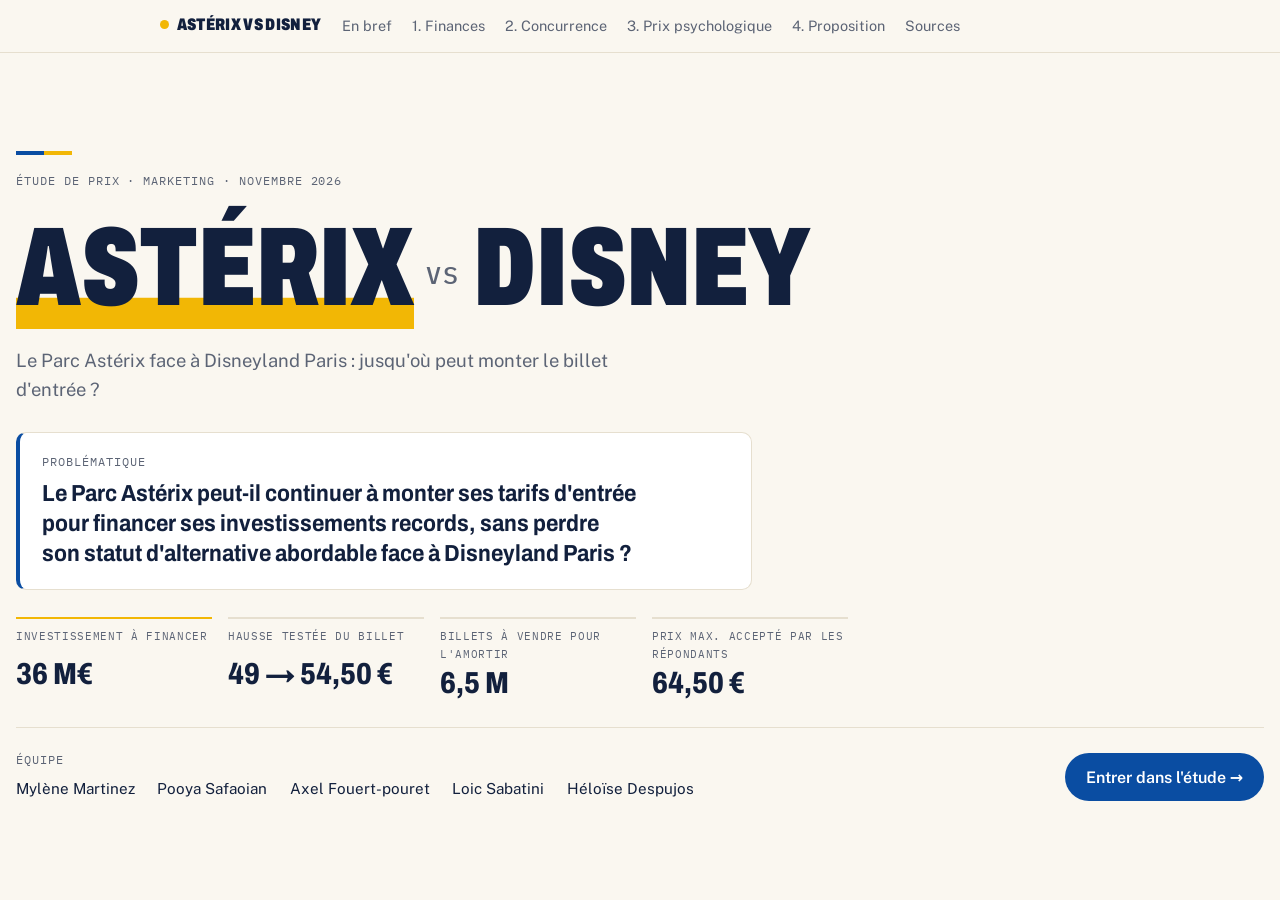
==== commit e9c46251: "Corrige l'affichage sur téléphone et le seuil de rentabilité - Page de garde et page des résultats :" ====
--- a/index.html
+++ b/index.html
@@ -8,7 +8,7 @@
 <link rel="preconnect" href="https://fonts.googleapis.com">
 <link rel="preconnect" href="https://fonts.gstatic.com" crossorigin>
 <link rel="stylesheet" href="https://fonts.googleapis.com/css2?family=Archivo:wdth,wght@62..125,400..900&family=Public+Sans:ital,wght@0,400;0,600;1,400&family=IBM+Plex+Mono:wght@400;500&display=swap">
-<link rel="stylesheet" href="garde.css?v=3">
+<link rel="stylesheet" href="garde.css?v=4">
 <style>
 /* Une colonne de lecture, des chiffres clés et des tableaux sobres. Chaque chiffre des comptes est un lien vers sa page dans le PDF. */
 :root {
@@ -599,7 +599,7 @@
         <p class="eyebrow">Étape 6 · si nous nous trompons</p>
         <h2 id="t-risque">Ce que ça coûte si nous nous trompons</h2>
       </div>
-      <p class="prose">Chaque billet vendu à 54,50&nbsp;€ rapporte 5,50&nbsp;€ de plus. Chaque client perdu fait perdre tout son billet. La hausse reste rentable tant que <strong>moins d'environ 10&nbsp;% des acheteurs renoncent</strong> (5,50 ÷ 54,50).</p>
+      <p class="prose">Chaque billet vendu à 54,50&nbsp;€ rapporte 5,50&nbsp;€ de plus. Chaque client perdu fait perdre tout son billet. Sur le billet seul, la hausse reste rentable tant que moins d'environ 10&nbsp;% des acheteurs renoncent (5,50 ÷ 54,50). Mais un client perdu ne dépense plus rien dans le parc (74,60&nbsp;€ en moyenne)&nbsp;: en comptant toutes ses dépenses, la hausse reste rentable tant que <strong>moins d'environ 7&nbsp;% des acheteurs renoncent</strong> (5,50 ÷ 80,10).</p>
       <div class="ceiling-grid">
         <div class="cmp ok"><span class="eyebrow">Si nous avons raison</span><span class="big num">+3,6&nbsp;M€</span><p>par an, avec 654&nbsp;546 billets vendus : les 36&nbsp;M€ sont amortis en 10 ans.</p></div>
         <div class="cmp warn"><span class="eyebrow">Si 10&nbsp;% renoncent</span><span class="big num">−4,9&nbsp;M€</span><p>de chiffre d'affaires par an : 65&nbsp;455 visiteurs perdus × 74,60&nbsp;€ dépensés en moyenne par visiteur (billet, repas, boutique, hôtel). La perte dépasse le gain.</p></div>
--- a/garde.css
+++ b/garde.css
@@ -59,3 +59,8 @@
 
 /* ---------- Encadrés « à compléter » ---------- */
 .a-venir { border: 1px dashed var(--line); border-radius: 10px; padding: 1.6rem 1.3rem; display: grid; gap: 0.7rem; justify-items: start; color: var(--muted); max-width: 70ch; }
+
+/* Téléphone : la page de garde ne déborde pas de l écran */
+.garde > .wrap, .garde-contenu { min-width: 0; max-width: 100%; }
+.garde-contenu { grid-template-columns: minmax(0, 1fr); }
+@media (max-width: 480px) { .garde h1 { font-size: clamp(2.2rem, 10.5vw, 3rem); } }
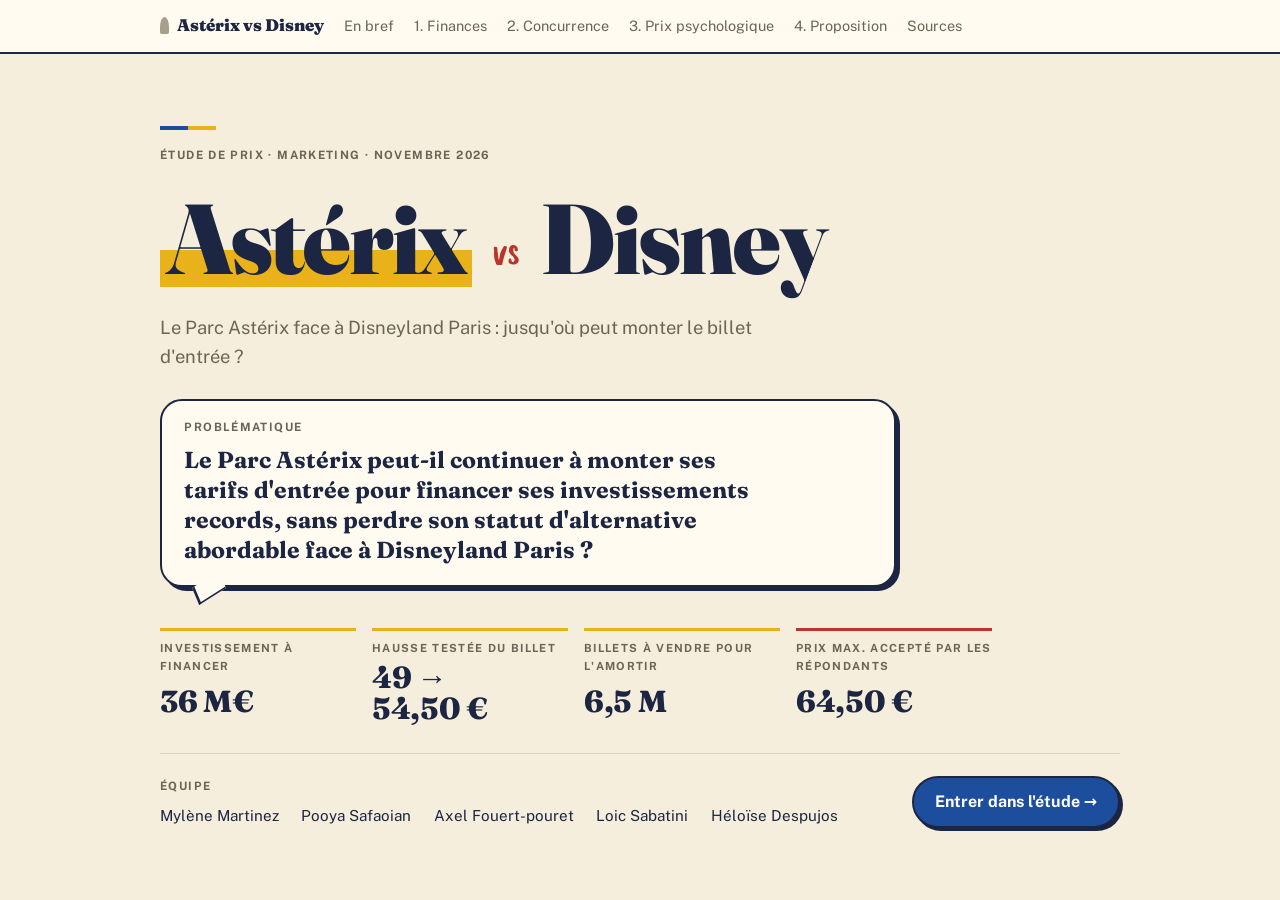
==== commit 68d7bf7a: "Nouvelle DA « BD gauloise » et onglet En bref condensé - DA validée : fond parchemin, cases bordées " ====
--- a/index.html
+++ b/index.html
@@ -7,8 +7,7 @@
 <meta name="description" content="Astérix VS Disney : le Parc Astérix peut-il continuer à monter ses tarifs d'entrée pour financer ses investissements records, sans perdre son statut d'alternative abordable face à Disneyland Paris ?">
 <link rel="preconnect" href="https://fonts.googleapis.com">
 <link rel="preconnect" href="https://fonts.gstatic.com" crossorigin>
-<link rel="stylesheet" href="https://fonts.googleapis.com/css2?family=Archivo:wdth,wght@62..125,400..900&family=Public+Sans:ital,wght@0,400;0,600;1,400&family=IBM+Plex+Mono:wght@400;500&display=swap">
-<link rel="stylesheet" href="garde.css?v=4">
+<link rel="stylesheet" href="https://fonts.googleapis.com/css2?family=Fraunces:opsz,wght@9..144,500..900&family=Caveat+Brush&family=Public+Sans:ital,wght@0,400;0,600;0,700;1,400&family=IBM+Plex+Mono:wght@400;500&display=swap">
 <style>
 /* Une colonne de lecture, des chiffres clés et des tableaux sobres. Chaque chiffre des comptes est un lien vers sa page dans le PDF. */
 :root {
@@ -160,6 +159,7 @@
   @keyframes grow { from { transform: scaleX(0.02); } to { transform: scaleX(1); } }
 }
 </style>
+<link rel="stylesheet" href="garde.css?v=5">
 </head>
 <body>
 
@@ -227,26 +227,52 @@
 
   <section id="bref" aria-labelledby="t-bref">
     <div class="head">
-      <p class="eyebrow">En bref</p>
-      <h2 id="t-bref">Trois choses à retenir</h2>
-    </div>
-    <div class="trio">
-      <div class="card ast">
-        <span class="eyebrow">Un parc qui bat des records</span>
-        <span class="big num">2,89&nbsp;M</span>
-        <p>de visiteurs en 2024/25, pour 215,8&nbsp;M€ de chiffre d'affaires. Les deux sont des records, d'après l'annexe des comptes. <a href="sources/grevin-comptes-sociaux-2025.pdf#page=15">Voir la page</a></p>
-      </div>
-      <div class="card">
-        <span class="eyebrow">Une marge qui baisse</span>
-        <span class="big num">19,2 → 12,3&nbsp;%</span>
-        <p>C'est la part du chiffre d'affaires qui reste en résultat d'exploitation, de 2021/22 à 2024/25 (calcul à partir des comptes, voir « 1. Finances »).</p>
-      </div>
-      <div class="card">
-        <span class="eyebrow">Un prix plafond</span>
-        <span class="big num">64,50&nbsp;€</span>
-        <p>Au-dessus, trop de répondants renoncent à acheter le billet (questionnaire, méthode Van Westendorp). Le billet à 54,50&nbsp;€ reste en dessous.</p>
-      </div>
-    </div>
+      <p class="eyebrow">En bref · l'étude en chiffres</p>
+      <h2 id="t-bref">De la problématique à la réponse, en six chiffres</h2>
+    </div>
+    <ol class="fil">
+      <li>
+        <span class="eyebrow">1 · Le besoin</span>
+        <span class="big num">36&nbsp;M€</span>
+        <p>à financer, plus que le résultat d'exploitation d'une année (<b>26,5&nbsp;M€</b> en 2024/25). Marge en baisse&nbsp;: <b>19,2 → 12,3&nbsp;%</b>.</p>
+        <a href="#finances">1. Finances</a>
+      </li>
+      <li>
+        <span class="eyebrow">2 · Le levier</span>
+        <span class="big num">+5,50&nbsp;€</span>
+        <p>par billet&nbsp;: <b>49 → 54,50&nbsp;€</b>, avec un coupe-file. Il faut <b>6,5&nbsp;M</b> de billets en 10 ans, soit <b>22,6&nbsp;%</b> des 2,89&nbsp;M de visiteurs par an.</p>
+        <a href="#etape3">Étape 3</a>
+      </li>
+      <li>
+        <span class="eyebrow">3 · Face à Disney</span>
+        <span class="big num">54,50 &lt; 79&nbsp;€</span>
+        <p>Disney à <b>79&nbsp;€</b> dans notre test, soit <b>24,50&nbsp;€</b> de plus (dès 52&nbsp;€ en période verte sur sa billetterie). Plafond mesuré&nbsp;: <b>89,50&nbsp;€</b>, contre <b>64,50&nbsp;€</b> pour Astérix.</p>
+        <a href="#concurrence">2. Concurrence</a>
+      </li>
+      <li class="ok">
+        <span class="eyebrow">4 · Le prix psychologique</span>
+        <span class="big num">26,50 – 64,50&nbsp;€</span>
+        <p>Fourchette acceptable pour Astérix. <b>54,50&nbsp;€</b> est dedans, à <b>10&nbsp;€</b> du plafond. Prix optimal&nbsp;: <b>49,50&nbsp;€</b>.</p>
+        <a href="#resultats">3. Prix psychologique</a>
+      </li>
+      <li>
+        <span class="eyebrow">5 · Le test auprès de 108 répondants</span>
+        <span class="big num">68 → 76&nbsp;%</span>
+        <p>choisissent Astérix plutôt que Disney&nbsp;: à <b>49&nbsp;€</b> sans coupe-file, puis à <b>54,50&nbsp;€</b> avec coupe-file. Effet du prix seul&nbsp;: <b>76 → 69&nbsp;%</b>, non significatif (p&nbsp;=&nbsp;0,52).</p>
+        <a href="#etape5">Étape 5</a>
+      </li>
+      <li class="alerte">
+        <span class="eyebrow">6 · Le risque</span>
+        <span class="big num">7&nbsp;%</span>
+        <p>Au-delà de 7&nbsp;% d'acheteurs qui renoncent, la hausse coûte plus qu'elle ne rapporte. En dessous&nbsp;: <b>+3,6&nbsp;M€</b> par an, 36&nbsp;M€ amortis en 10&nbsp;ans.</p>
+        <a href="#risque">Étape 6</a>
+      </li>
+    </ol>
+    <div class="bulle-bd reponse">
+      <span class="eyebrow">Notre réponse</span>
+      <p><b>Oui.</b> Le Parc Astérix peut passer son billet à <mark>54,50&nbsp;€ avec un coupe-file</mark>. Il reste dans la fourchette acceptable, loin de Disneyland Paris, et garde son statut d'alternative abordable.</p>
+    </div>
+    <p class="main-levee">Le coupe-file fait passer la hausse.</p>
   </section>
 
   <section id="finances" aria-labelledby="t-fin">
--- a/garde.css
+++ b/garde.css
@@ -61,6 +61,107 @@
 .a-venir { border: 1px dashed var(--line); border-radius: 10px; padding: 1.6rem 1.3rem; display: grid; gap: 0.7rem; justify-items: start; color: var(--muted); max-width: 70ch; }
 
 /* Téléphone : la page de garde ne déborde pas de l écran */
-.garde > .wrap, .garde-contenu { min-width: 0; max-width: 100%; }
+.garde > .wrap, .garde-contenu { min-width: 0; max-width: min(100%, 60rem); }
 .garde-contenu { grid-template-columns: minmax(0, 1fr); }
 @media (max-width: 480px) { .garde h1 { font-size: clamp(2.2rem, 10.5vw, 3rem); } }
+
+/* =====================================================================
+   DA « BD gauloise » minimaliste (validée le 18 novembre 2026)
+   Fond parchemin, cases bordées d'encre avec ombre décalée, bulles,
+   Fraunces pour les titres et les chiffres, un petit menhir pour motif.
+   ===================================================================== */
+:root[data-theme="light"] {
+  --bg: #F5EEDC; --surface: #FFFBF1; --fg: #1C2541; --muted: #6B6457; --line: #DCCFB2;
+  --accent: #1D4E9E; --gold: #E9B21B; --ceiling: #B7352B; --gui: #4E7A3B;
+  --neutral-bar: #A79E8B; --neutral-bar-soft: #E9E0CB; --bar-hover: #153B78; --bar-track: #EDE3CC;
+  --display: "Fraunces", Georgia, serif;
+  --main: "Caveat Brush", "Segoe Print", cursive;
+  --ombre: 4px 4px 0 var(--fg);
+  --vw-tc: #4E7A3B; --vw-ba: #1D4E9E; --vw-ch: #D9822B; --vw-tt: #B7352B;
+}
+
+/* Titres : Fraunces, sans capitales forcées */
+h1, h2, h3, h4 { font-family: var(--display); font-stretch: 100% !important; letter-spacing: -0.01em; }
+h2 { font-weight: 800; }
+.garde h1, .hero h1 { text-transform: none !important; font-weight: 900; letter-spacing: -0.02em; }
+.garde h1 { font-size: clamp(3rem, 10vw, 6.2rem); line-height: 0.95; }
+.hero h1 { font-size: clamp(2.3rem, 6.5vw, 4.2rem); line-height: 1; }
+.garde h1 mark, .hero h1 mark, h2 mark { background: linear-gradient(transparent 60%, var(--gold) 60% 90%, transparent 90%); box-shadow: none; color: inherit; padding-inline: 0.06em; }
+.garde h1 .vs { font-family: var(--main); font-size: 0.4em; letter-spacing: 0; color: var(--ceiling); text-transform: none; }
+
+/* Étiquettes : Public Sans grasse, espacée (au lieu de la machine à écrire) */
+.eyebrow, thead th, .tag, .chiffres-garde dt, .ticket .stub small, .kpi em { font-family: var(--body); font-weight: 700; letter-spacing: 0.12em; }
+.eyebrow { font-size: 0.72rem; }
+
+/* Chiffres : Fraunces */
+.big, .chiffres-garde dd, .ticket .stub, .cmp .big, .offer .bd strong, .card .big, .kpi b, .effet .grand, .points-vw b { font-family: var(--display) !important; font-stretch: 100% !important; font-weight: 800; letter-spacing: -0.01em; }
+
+/* Navigation : trait d'encre, logo menhir */
+nav.top { background: color-mix(in srgb, var(--surface) 95%, transparent); border-bottom: 2px solid var(--fg); }
+nav.top .brand { font-family: var(--display); font-stretch: 100%; text-transform: none; font-weight: 900; letter-spacing: 0; display: inline-flex; align-items: center; gap: 0.45em; }
+nav.top .brand::before, nav.onglets .brand::before { content: ""; display: inline-block; width: 0.55em; height: 1em; margin: 0; background: var(--neutral-bar); border-radius: 50% 50% 18% 18% / 60% 60% 12% 12%; vertical-align: -0.1em; }
+nav.top a[aria-current="page"] { color: var(--fg); box-shadow: inset 0 -3px 0 var(--gold); }
+
+/* Cases de BD : fond papier, bord d'encre, ombre décalée */
+.card, .chart, .tablebox, details.plus, .verdict, .ticket, .carte, .effet, .kpis, .points-vw, .reglages, .frise a, .a-venir, .message-global {
+  background: var(--surface); border: 2px solid var(--fg) !important; border-radius: 14px; box-shadow: var(--ombre);
+}
+.card.ast, .effet.signif { box-shadow: 4px 4px 0 var(--accent); }
+.carte .tablebox, details.plus .tablebox, .effet .tablebox, .regression .tablebox, details.vue-tableau .tablebox { box-shadow: none; border-width: 1.5px !important; border-color: var(--line) !important; }
+.kpis { gap: 0; overflow: hidden; } .kpi { border-right: 1.5px solid var(--line); }
+.points-vw { overflow: hidden; }
+.offer { border-radius: 14px; box-shadow: var(--ombre); }
+.offer .hd h3 { text-transform: none; font-stretch: 100%; }
+.frise a:hover { box-shadow: 4px 4px 0 var(--gold); }
+svg.nuage { border: 1.5px solid var(--line); border-radius: 10px; }
+.a-venir { border-style: dashed !important; box-shadow: none; }
+
+/* Bulles : la problématique et l'hypothèse */
+.probleme, .bulle-bd {
+  position: relative; background: var(--surface); border: 2px solid var(--fg) !important; border-radius: 22px;
+  box-shadow: var(--ombre); padding: 1.1rem 1.4rem 1.2rem; margin-bottom: 14px;
+}
+.probleme::after, .bulle-bd::after {
+  content: ""; position: absolute; left: 2.2rem; bottom: -15px; width: 22px; height: 22px; background: var(--surface);
+  border-right: 2px solid var(--fg); border-bottom: 2px solid var(--fg); transform: skewX(-30deg) rotate(45deg);
+}
+.probleme p { font-family: var(--display); font-stretch: 100%; font-weight: 700; }
+
+/* Chiffres de la page de garde */
+.chiffres-garde div { border-top: 3px solid var(--gold); }
+.chiffres-garde div:last-child { border-top-color: var(--ceiling); }
+
+/* Boutons : pilule bleue bordée d'encre */
+.cta, .bouton { background: var(--accent); color: #fff; border: 2px solid var(--fg); box-shadow: 3px 3px 0 var(--fg); border-radius: 999px; font-weight: 700; transition: transform 120ms, box-shadow 120ms; }
+.cta:hover, .bouton:hover { transform: translate(-1px, -1px); box-shadow: 4px 4px 0 var(--fg); }
+.cta:active, .bouton:active { transform: translate(2px, 2px); box-shadow: 1px 1px 0 var(--fg); }
+
+/* Encadrés, notes, séparateurs */
+.note { border-left: 4px solid var(--gold); }
+section { border-top-color: var(--line); }
+.cmp { border-top-width: 4px; }
+.cmp.ok { border-top-color: var(--gui); }
+.frise .num { border: 2px solid var(--fg); }
+
+/* Annotation au pinceau (avec parcimonie) */
+.main-levee { font-family: var(--main); color: var(--ceiling); font-size: 1.35rem; line-height: 1.1; }
+
+/* Tableaux */
+thead th { background: color-mix(in srgb, var(--gold) 14%, var(--surface)); color: var(--fg); }
+tr.ast td:first-child { box-shadow: inset 4px 0 0 var(--gold); }
+[tabindex="-1"]:focus { outline: none; }
+
+/* En bref : le fil des six chiffres */
+.fil { list-style: none; margin: 0; padding: 0; display: grid; grid-template-columns: repeat(auto-fit, minmax(min(100%, 17rem), 1fr)); gap: 1.2rem; counter-reset: fil; }
+.fil li { background: var(--surface); border: 2px solid var(--fg); border-radius: 14px; box-shadow: var(--ombre); padding: 1rem 1.2rem 0.9rem; display: grid; gap: 0.35rem; align-content: start; position: relative; border-top: 6px solid var(--accent) !important; }
+.fil li.ok { border-top-color: var(--gui) !important; }
+.fil li.alerte { border-top-color: var(--ceiling) !important; }
+.fil .big { font-size: clamp(1.9rem, 4vw, 2.4rem); line-height: 1.05; }
+.fil p { font-size: 0.93rem; color: var(--muted); }
+.fil p b { color: var(--fg); font-weight: 700; }
+.fil a { font-size: 0.82rem; font-weight: 700; text-decoration: none; justify-self: start; margin-top: 0.2rem; }
+.fil a::after { content: " →"; }
+.reponse { max-width: 46rem; display: grid; gap: 0.4rem; margin-top: 0.6rem; }
+.reponse p { font-family: var(--display); font-weight: 600; font-size: clamp(1.15rem, 2.4vw, 1.4rem); line-height: 1.35; }
+.reponse mark { background: linear-gradient(transparent 60%, var(--gold) 60% 92%, transparent 92%); color: inherit; }
+#bref .main-levee { margin: 0.4rem 0 0 1.4rem; }
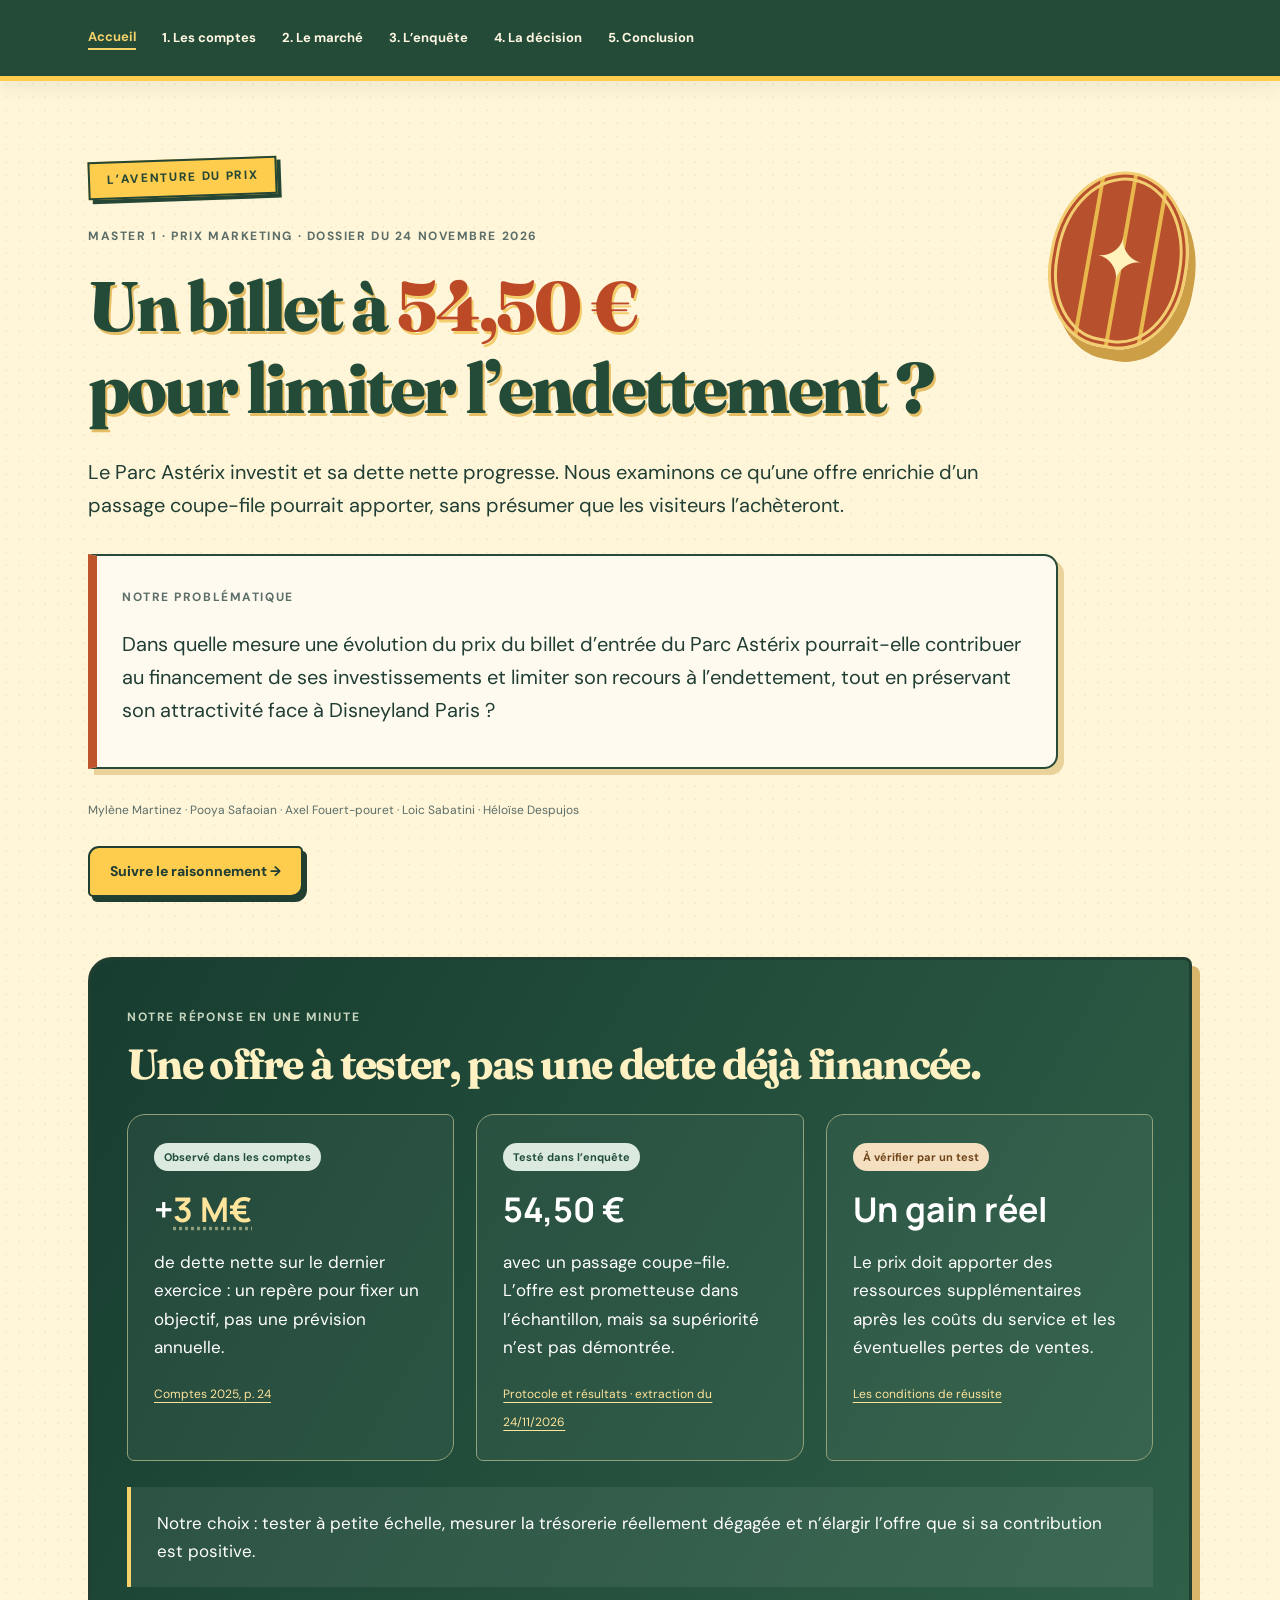
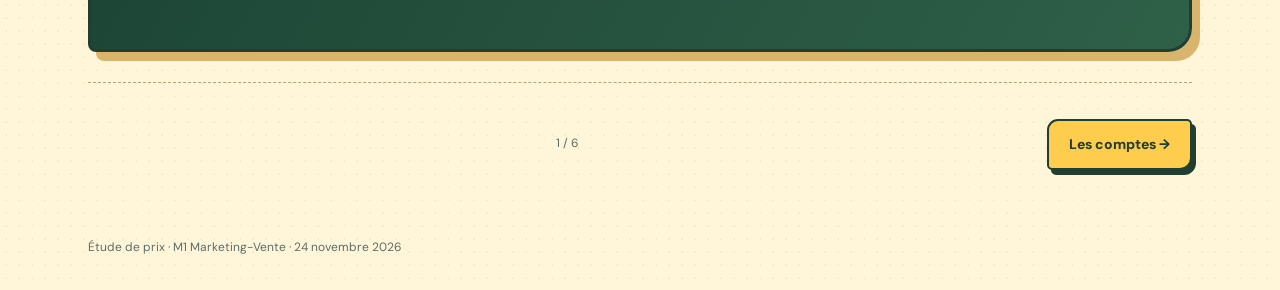
==== commit a769d1a5: "Publier le dossier de prix et son nouveau design" ====
--- a/index.html
+++ b/index.html
@@ -1,730 +1,13 @@
-<!doctype html>
-<html lang="fr" data-theme="light">
-<head>
-<meta charset="utf-8">
-<meta name="viewport" content="width=device-width, initial-scale=1, viewport-fit=cover">
-<title>Astérix VS Disney</title>
-<meta name="description" content="Astérix VS Disney : le Parc Astérix peut-il continuer à monter ses tarifs d'entrée pour financer ses investissements records, sans perdre son statut d'alternative abordable face à Disneyland Paris ?">
-<link rel="preconnect" href="https://fonts.googleapis.com">
-<link rel="preconnect" href="https://fonts.gstatic.com" crossorigin>
-<link rel="stylesheet" href="https://fonts.googleapis.com/css2?family=Fraunces:opsz,wght@9..144,500..900&family=Caveat+Brush&family=Public+Sans:ital,wght@0,400;0,600;0,700;1,400&family=IBM+Plex+Mono:wght@400;500&display=swap">
-<style>
-/* Une colonne de lecture, des chiffres clés et des tableaux sobres. Chaque chiffre des comptes est un lien vers sa page dans le PDF. */
-:root {
-  --bg: #F2F5FA; --surface: #FFFFFF; --fg: #13213B; --muted: #56637A; --line: #D5DDEA;
-  --accent: #1F4FB8; --gold: #F2B705; --neutral-bar: #A9B5C9; --neutral-bar-soft: #D6DEEA; --ceiling: #C8262E;
-  --display: "Archivo", "Arial Narrow", system-ui, sans-serif;
-  --body: "Public Sans", system-ui, -apple-system, "Segoe UI", sans-serif;
-  --mono: "IBM Plex Mono", ui-monospace, "SFMono-Regular", Menlo, monospace;
-  color-scheme: light;
-}
-@media (prefers-color-scheme: dark) {
-  :root:not([data-theme="light"]) {
-    --bg: #0D1422; --surface: #152035; --fg: #E6ECF6; --muted: #9AA8C0; --line: #26344E;
-    --accent: #7FA6FF; --gold: #F5C431; --neutral-bar: #5A6984; --neutral-bar-soft: #2E3B55; --ceiling: #FF6B6B;
-    color-scheme: dark;
-  }
-}
-:root[data-theme="dark"] {
-  --bg: #0D1422; --surface: #152035; --fg: #E6ECF6; --muted: #9AA8C0; --line: #26344E;
-  --accent: #7FA6FF; --gold: #F5C431; --neutral-bar: #5A6984; --neutral-bar-soft: #2E3B55; --ceiling: #FF6B6B;
-  color-scheme: dark;
-}
-* { box-sizing: border-box; }
-body { margin: 0; background: var(--bg); color: var(--fg); font-family: var(--body); font-size: 1rem; line-height: 1.6; padding-inline: 16px; }
-a { color: var(--accent); text-underline-offset: 2px; }
-a:focus-visible, summary:focus-visible { outline: 2px solid var(--accent); outline-offset: 2px; }
-.wrap { max-width: 60rem; margin-inline: auto; }
-.prose { max-width: 65ch; }
-h1, h2, h3 { font-family: var(--display); text-wrap: balance; margin: 0; line-height: 1.05; }
-h2 { font-size: clamp(1.6rem, 3.5vw, 2.2rem); font-weight: 800; font-stretch: 85%; letter-spacing: -0.01em; }
-h3 { font-size: 1.1rem; font-weight: 700; }
-p { margin: 0; }
-.eyebrow { font-family: var(--mono); font-size: 0.75rem; letter-spacing: 0.08em; text-transform: uppercase; color: var(--muted); }
-.num { font-variant-numeric: tabular-nums; }
-
-nav.top { position: sticky; top: 0; z-index: 5; background: color-mix(in srgb, var(--bg) 92%, transparent); backdrop-filter: blur(6px); border-bottom: 1px solid var(--line); margin-inline: -16px; padding-inline: 16px; }
-nav.top .wrap { display: flex; gap: 1.25rem; align-items: center; overflow-x: auto; padding-block: 0.7rem; white-space: nowrap; scrollbar-width: none; }
-nav.top .brand { font-family: var(--display); font-weight: 900; font-stretch: 75%; font-size: 1.05rem; text-transform: uppercase; color: var(--fg); text-decoration: none; }
-nav.top a:not(.brand) { color: var(--muted); text-decoration: none; font-size: 0.9rem; }
-nav.top a:not(.brand):hover { color: var(--fg); }
-
-header.hero { padding-block: 3.2rem 2.4rem; display: grid; gap: 1.8rem; }
-.hero h1 { font-size: clamp(2.5rem, 8vw, 5rem); font-weight: 900; font-stretch: 70%; text-transform: uppercase; line-height: 0.92; }
-.hero h1 mark { background: none; color: inherit; box-shadow: inset 0 -0.28em 0 var(--gold); }
-.lede { font-size: 1.15rem; color: var(--muted); max-width: 58ch; }
-.ticket { display: grid; grid-template-columns: 1fr auto; background: var(--surface); border: 1px solid var(--line); border-radius: 10px; max-width: 36rem; }
-.ticket .main { padding: 1.1rem 1.3rem; display: grid; gap: 0.3rem; min-width: 0; }
-.ticket .stub { border-left: 2px dashed var(--line); padding: 1.1rem 1.3rem; display: grid; align-content: center; justify-items: center; font-family: var(--display); font-weight: 900; font-stretch: 75%; font-size: 2.8rem; line-height: 1; color: var(--ceiling); }
-.ticket .stub small { font-family: var(--mono); font-size: 0.68rem; font-weight: 400; color: var(--muted); letter-spacing: 0.06em; text-transform: uppercase; margin-top: 0.3rem; }
-
-section { padding-block: 2.8rem; border-top: 1px solid var(--line); display: grid; gap: 1.3rem; scroll-margin-top: 3.5rem; }
-.head { display: grid; gap: 0.5rem; }
-.note { font-size: 0.92rem; color: var(--muted); border-left: 3px solid var(--gold); padding: 0.2rem 0 0.2rem 0.9rem; max-width: 68ch; }
-.sources { font-size: 0.82rem; color: var(--muted); line-height: 1.7; }
-.sources a { color: var(--muted); }
-
-.trio { display: grid; grid-template-columns: repeat(auto-fit, minmax(15rem, 1fr)); gap: 1rem; }
-.card { background: var(--surface); border: 1px solid var(--line); border-radius: 10px; padding: 1.1rem 1.2rem; display: grid; gap: 0.5rem; align-content: start; min-width: 0; }
-.card .big { font-family: var(--display); font-weight: 800; font-stretch: 80%; font-size: 2.1rem; line-height: 1.05; }
-.card p { font-size: 0.92rem; color: var(--muted); }
-.card.ast { border-color: var(--accent); }
-.card ul { margin: 0; padding-left: 1.1rem; font-size: 0.92rem; display: grid; gap: 0.2rem; }
-.card ul small { color: var(--muted); }
-
-/* Graphique des prix et barres simples */
-.chart { background: var(--surface); border: 1px solid var(--line); border-radius: 10px; padding: 1.1rem 1.2rem 0.9rem; display: grid; gap: 0.9rem; margin: 0; }
-.legend { display: flex; flex-wrap: wrap; gap: 0.4rem 1.2rem; font-size: 0.82rem; color: var(--muted); }
-.legend i { display: inline-block; width: 12px; height: 12px; border-radius: 2px; vertical-align: -1px; margin-right: 0.35rem; }
-.legend i.ast { background: var(--accent); } .legend i.oth { background: var(--neutral-bar); }
-.legend i.rng { background: var(--neutral-bar-soft); border: 1px solid var(--neutral-bar); }
-.legend i.ceil { width: 0; border-left: 2px dashed var(--ceiling); border-radius: 0; height: 13px; }
-.bars { display: grid; grid-template-columns: minmax(8.5rem, 13rem) 1fr; row-gap: 0.45rem; column-gap: 0.9rem; align-items: center; }
-.bars.simple { grid-template-columns: minmax(4.5rem, 6rem) 1fr; }
-.bars .name { font-size: 0.88rem; line-height: 1.25; min-width: 0; }
-.bars .name small { display: block; color: var(--muted); font-size: 0.76rem; }
-.bars .name.ast { font-weight: 600; }
-.track { position: relative; height: 26px; margin-right: 5rem; }
-.bars:not(.simple) .track { margin-right: 0; }
-.bars:not(.simple) .track::after { content: ""; position: absolute; top: -4px; bottom: -4px; left: calc(64.5 / 130 * 100%); border-left: 2px dashed var(--ceiling); }
-.bar { position: absolute; top: 3px; height: 20px; left: 0; border-radius: 0 3px 3px 0; background: var(--neutral-bar); }
-.bar.ast { background: var(--accent); }
-.bar.range { background: var(--neutral-bar-soft); border: 1px solid var(--neutral-bar); border-left: none; }
-.val { position: absolute; top: 3px; line-height: 20px; font-family: var(--mono); font-size: 0.78rem; padding-left: 0.4rem; white-space: nowrap; font-variant-numeric: tabular-nums; }
-.val.in { transform: translateX(-100%); padding: 0 0.45rem 0 0; }
-.axis { display: grid; grid-template-columns: minmax(8.5rem, 13rem) 1fr; column-gap: 0.9rem; }
-.ticks { position: relative; height: 1.2rem; border-top: 1px solid var(--line); font-family: var(--mono); font-size: 0.7rem; color: var(--muted); }
-.ticks span { position: absolute; top: 0.15rem; transform: translateX(-50%); }
-.ticks span:first-child { transform: none; }
-.ticks span.c { color: var(--ceiling); font-weight: 500; }
-
-/* Tableaux */
-.tablebox { overflow-x: auto; border: 1px solid var(--line); border-radius: 10px; background: var(--surface); }
-table { border-collapse: collapse; width: 100%; font-size: 0.9rem; min-width: 34rem; }
-caption { text-align: left; padding: 0.7rem 0.9rem; font-size: 0.82rem; color: var(--muted); }
-th, td { text-align: left; vertical-align: top; padding: 0.6rem 0.9rem; border-bottom: 1px solid var(--line); }
-tr:last-child > * { border-bottom: none; }
-thead th { font-family: var(--mono); font-size: 0.7rem; font-weight: 500; letter-spacing: 0.07em; text-transform: uppercase; color: var(--muted); background: var(--bg); }
-tbody th { font-weight: 600; }
-td.n, th.n, td.price, th.price { text-align: right; font-family: var(--mono); font-variant-numeric: tabular-nums; white-space: nowrap; }
-tr.ast td:first-child { box-shadow: inset 3px 0 0 var(--accent); font-weight: 600; }
-.unite { display: block; font-weight: 400; font-size: 0.72rem; color: var(--muted); font-family: var(--mono); }
-table.grevin a.n { color: var(--fg); text-decoration: underline dotted var(--accent); text-underline-offset: 4px; }
-table.grevin a.n:hover { color: var(--accent); text-decoration-style: solid; }
-table.grevin tr.calcule { background: color-mix(in srgb, var(--gold) 9%, transparent); }
-table.grevin tr.calcule td { color: var(--muted); font-style: italic; }
-table.grevin tr.calcule th { font-weight: 400; }
-td .muted { color: var(--muted); }
-details.plus { background: var(--surface); border: 1px solid var(--line); border-radius: 10px; padding: 0.7rem 1rem; }
-details.plus summary { cursor: pointer; font-weight: 600; font-size: 0.95rem; }
-details.plus .tablebox { margin-top: 0.8rem; border: none; border-radius: 0; }
-.tag { font-family: var(--mono); font-size: 0.68rem; letter-spacing: 0.05em; text-transform: uppercase; border: 1px solid var(--line); border-radius: 999px; padding: 0.05rem 0.5rem; color: var(--muted); white-space: nowrap; }
-.tag.papier { color: var(--accent); border-color: var(--accent); }
-
-.deux { display: grid; grid-template-columns: repeat(auto-fit, minmax(19rem, 1fr)); gap: 1rem; }
-.points { margin: 0; padding-left: 1.2rem; display: grid; gap: 0.55rem; max-width: 70ch; }
-
-.ceiling-grid { display: grid; grid-template-columns: repeat(auto-fit, minmax(14rem, 1fr)); gap: 1rem; }
-.cmp { border-top: 3px solid var(--line); padding-top: 0.8rem; display: grid; gap: 0.35rem; align-content: start; }
-.cmp .big { font-family: var(--display); font-weight: 900; font-stretch: 75%; font-size: 2.6rem; line-height: 1; }
-.cmp p { font-size: 0.92rem; color: var(--muted); }
-.cmp.warn { border-top-color: var(--ceiling); } .cmp.ok { border-top-color: var(--accent); }
-.verdict { background: var(--surface); border: 1px solid var(--line); border-radius: 10px; padding: 1.2rem 1.3rem; max-width: 70ch; display: grid; gap: 0.5rem; }
-
-.offer { border-radius: 12px; overflow: hidden; border: 2px solid var(--fg); }
-.offer .hd { background: var(--fg); color: var(--bg); padding: 1rem 1.3rem; display: flex; justify-content: space-between; gap: 1rem; flex-wrap: wrap; align-items: baseline; }
-.offer .hd h3 { font-size: 1.6rem; font-weight: 900; font-stretch: 72%; text-transform: uppercase; }
-.offer .hd .eyebrow { color: inherit; opacity: 0.75; }
-.offer .bd { background: var(--surface); display: grid; grid-template-columns: repeat(auto-fit, minmax(14rem, 1fr)); }
-.offer .bd div { padding: 1rem 1.3rem; display: grid; gap: 0.3rem; align-content: start; border-right: 1px dashed var(--line); }
-.offer .bd div:last-child { border-right: none; }
-.offer .bd strong { font-family: var(--display); font-size: 2.2rem; font-weight: 900; font-stretch: 75%; line-height: 1; }
-
-.cta { display: inline-block; background: var(--accent); color: #fff; text-decoration: none; font-weight: 600; padding: 0.7rem 1.3rem; border-radius: 999px; width: fit-content; }
-:root[data-theme="dark"] .cta { color: #0D1422; }
-@media (prefers-color-scheme: dark) { :root:not([data-theme="light"]) .cta { color: #0D1422; } }
-
-ol.src, ul.src { margin: 0; padding-left: 1.3rem; display: grid; gap: 0.45rem; font-size: 0.9rem; max-width: 80ch; }
-ol.src small, ul.src small { color: var(--muted); }
-footer { border-top: 1px solid var(--line); padding-block: 2rem 3rem; color: var(--muted); font-size: 0.85rem; }
-
-@media (max-width: 560px) {
-  .bars, .axis { grid-template-columns: 7.2rem 1fr; column-gap: 0.6rem; }
-  .bars.simple { grid-template-columns: 4.6rem 1fr; }
-  .bars .name small { display: none; }
-  .ticket .stub { font-size: 2.2rem; padding-inline: 0.9rem; }
-}
-@media (prefers-reduced-motion: no-preference) {
-  .bar { transform-origin: left; animation: grow 700ms cubic-bezier(.2,.7,.2,1) both; }
-  @keyframes grow { from { transform: scaleX(0.02); } to { transform: scaleX(1); } }
-}
-</style>
-<link rel="stylesheet" href="garde.css?v=5">
-</head>
-<body>
-
-<nav class="top onglets" aria-label="Onglets">
-  <div class="wrap">
-    <a class="brand" href="#accueil">Astérix vs Disney</a>
-    <a href="#bref">En bref</a>
-    <a href="#finances">1. Finances</a>
-    <a href="#concurrence">2. Concurrence</a>
-    <a href="#resultats">3. Prix psychologique</a>
-    <a href="#proposition">4. Proposition</a>
-    <a href="#sources">Sources</a>
-  </div>
-</nav>
-
-<!-- Page de garde : seule vue affichée à l'arrivée. Le reste s'ouvre par les onglets. -->
-<section id="accueil" class="garde" aria-labelledby="t-garde">
-  <div class="wrap garde-contenu">
-    <p class="eyebrow">Étude de prix · Marketing · Novembre 2026</p>
-    <h1 id="t-garde"><mark>Astérix</mark><span class="vs">vs</span>Disney</h1>
-    <p class="lede">Le Parc Astérix face à Disneyland Paris : jusqu'où peut monter le billet d'entrée&nbsp;?</p>
-
-    <div class="probleme" role="group" aria-label="Problématique">
-      <span class="eyebrow">Problématique</span>
-      <p>Le Parc Astérix peut-il continuer à monter ses tarifs d'entrée pour financer ses investissements records, sans perdre son statut d'alternative abordable face à Disneyland Paris&nbsp;?</p>
-    </div>
-
-    <dl class="chiffres-garde">
-      <div><dt>Investissement à financer</dt><dd class="num">36&nbsp;M€</dd></div>
-      <div><dt>Hausse testée du billet</dt><dd class="num">49 → 54,50&nbsp;€</dd></div>
-      <div><dt>Billets à vendre pour l'amortir</dt><dd class="num">6,5&nbsp;M</dd></div>
-      <div><dt>Prix max. accepté par les répondants</dt><dd class="num">64,50&nbsp;€</dd></div>
-    </dl>
-
-    <div class="garde-pied">
-      <div class="equipe">
-        <span class="eyebrow">Équipe</span>
-        <ul>
-          <li>Mylène Martinez</li>
-          <li>Pooya Safaoian</li>
-          <li>Axel Fouert-pouret</li>
-          <li>Loic Sabatini</li>
-          <li>Héloïse Despujos</li>
-        </ul>
-      </div>
-      <a class="cta" href="#bref">Entrer dans l'étude →</a>
-    </div>
-  </div>
-</section>
-
-<main class="wrap" id="haut">
-  <header class="hero" data-onglet="bref">
-    <p class="eyebrow">Étude de marché · prix relevés le 1er octobre 2026</p>
-    <h1>Jusqu'où peut monter<br>le billet du <mark>Parc Astérix</mark>&nbsp;?</h1>
-    <p class="lede">Que font les concurrents, combien gagne le parc, et quel prix de billet reste acceptable pour une sortie en famille ou entre amis ?</p>
-    <div class="ticket" role="group" aria-label="Notre proposition de prix">
-      <div class="main">
-        <span class="eyebrow">Notre proposition</span>
-        <strong style="font-size:1.05rem">Billet d'entrée à 54,50&nbsp;€ avec un coupe-file</strong>
-        <span style="color:var(--muted);font-size:0.9rem">Au lieu de 49&nbsp;€ aujourd'hui. Reste sous le prix plafond de 64,50&nbsp;€ mesuré auprès de 106 répondants.</span>
-      </div>
-      <div class="stub num">54,50&nbsp;€<small>proposé</small></div>
-    </div>
-  </header>
-
-  <section id="bref" aria-labelledby="t-bref">
-    <div class="head">
-      <p class="eyebrow">En bref · l'étude en chiffres</p>
-      <h2 id="t-bref">De la problématique à la réponse, en six chiffres</h2>
-    </div>
-    <ol class="fil">
-      <li>
-        <span class="eyebrow">1 · Le besoin</span>
-        <span class="big num">36&nbsp;M€</span>
-        <p>à financer, plus que le résultat d'exploitation d'une année (<b>26,5&nbsp;M€</b> en 2024/25). Marge en baisse&nbsp;: <b>19,2 → 12,3&nbsp;%</b>.</p>
-        <a href="#finances">1. Finances</a>
-      </li>
-      <li>
-        <span class="eyebrow">2 · Le levier</span>
-        <span class="big num">+5,50&nbsp;€</span>
-        <p>par billet&nbsp;: <b>49 → 54,50&nbsp;€</b>, avec un coupe-file. Il faut <b>6,5&nbsp;M</b> de billets en 10 ans, soit <b>22,6&nbsp;%</b> des 2,89&nbsp;M de visiteurs par an.</p>
-        <a href="#etape3">Étape 3</a>
-      </li>
-      <li>
-        <span class="eyebrow">3 · Face à Disney</span>
-        <span class="big num">54,50 &lt; 79&nbsp;€</span>
-        <p>Disney à <b>79&nbsp;€</b> dans notre test, soit <b>24,50&nbsp;€</b> de plus (dès 52&nbsp;€ en période verte sur sa billetterie). Plafond mesuré&nbsp;: <b>89,50&nbsp;€</b>, contre <b>64,50&nbsp;€</b> pour Astérix.</p>
-        <a href="#concurrence">2. Concurrence</a>
-      </li>
-      <li class="ok">
-        <span class="eyebrow">4 · Le prix psychologique</span>
-        <span class="big num">26,50 – 64,50&nbsp;€</span>
-        <p>Fourchette acceptable pour Astérix. <b>54,50&nbsp;€</b> est dedans, à <b>10&nbsp;€</b> du plafond. Prix optimal&nbsp;: <b>49,50&nbsp;€</b>.</p>
-        <a href="#resultats">3. Prix psychologique</a>
-      </li>
-      <li>
-        <span class="eyebrow">5 · Le test auprès de 108 répondants</span>
-        <span class="big num">68 → 76&nbsp;%</span>
-        <p>choisissent Astérix plutôt que Disney&nbsp;: à <b>49&nbsp;€</b> sans coupe-file, puis à <b>54,50&nbsp;€</b> avec coupe-file. Effet du prix seul&nbsp;: <b>76 → 69&nbsp;%</b>, non significatif (p&nbsp;=&nbsp;0,52).</p>
-        <a href="#etape5">Étape 5</a>
-      </li>
-      <li class="alerte">
-        <span class="eyebrow">6 · Le risque</span>
-        <span class="big num">7&nbsp;%</span>
-        <p>Au-delà de 7&nbsp;% d'acheteurs qui renoncent, la hausse coûte plus qu'elle ne rapporte. En dessous&nbsp;: <b>+3,6&nbsp;M€</b> par an, 36&nbsp;M€ amortis en 10&nbsp;ans.</p>
-        <a href="#risque">Étape 6</a>
-      </li>
-    </ol>
-    <div class="bulle-bd reponse">
-      <span class="eyebrow">Notre réponse</span>
-      <p><b>Oui.</b> Le Parc Astérix peut passer son billet à <mark>54,50&nbsp;€ avec un coupe-file</mark>. Il reste dans la fourchette acceptable, loin de Disneyland Paris, et garde son statut d'alternative abordable.</p>
-    </div>
-    <p class="main-levee">Le coupe-file fait passer la hausse.</p>
-  </section>
-
-  <section id="finances" aria-labelledby="t-fin">
-    <div class="head">
-      <p class="eyebrow">1 · L'entreprise par ses documents financiers</p>
-      <h2 id="t-fin">Un parc qui se porte bien, mais dont la marge baisse</h2>
-    </div>
-    <p class="prose">Le Parc Astérix est exploité par la société <strong>Grévin et compagnie</strong>, qui publie ses comptes. Les chiffres ci-dessous viennent directement de ces comptes.</p>
-    <p class="note"><strong>Comment vérifier :</strong> chaque chiffre souligné est un lien. Il ouvre le PDF des comptes à la page où le chiffre figure. Les lignes en italique sont calculées à partir de deux chiffres des comptes.</p>
-
-    <div class="tablebox"><table class="grevin">
-<caption>Comptes sociaux de Grévin et compagnie, société du Parc Astérix · exercices clos le 30 septembre</caption>
-<thead><tr><th scope="col">Indicateur</th><th scope="col" class="n">2020/21</th><th scope="col" class="n">2021/22</th><th scope="col" class="n">2022/23</th><th scope="col" class="n">2023/24</th><th scope="col" class="n">2024/25</th></tr></thead><tbody>
-<tr><th scope="row">Visiteurs <span class="unite">millions</span></th><td class="n"><a class="n" href="sources/grevin-comptes-sociaux-2021.pdf#page=11" title="annexe 2021, p. 11 : pandémie, l&#x27;activité ne reprend que le 9 juin 2021, pas de chiffre de visiteurs" aria-label="n.c. : annexe 2021, p. 11 : pandémie, l&#x27;activité ne reprend que le 9 juin 2021, pas de chiffre de visiteurs">n.c.</a></td><td class="n"><a class="n" href="sources/grevin-comptes-sociaux-2023.pdf#page=6" title="annexe 2023, p. 6 : 2,6 millions de visiteurs en 2021/2022" aria-label="2,6 : annexe 2023, p. 6 : 2,6 millions de visiteurs en 2021/2022">2,6</a></td><td class="n"><a class="n" href="sources/grevin-comptes-sociaux-2024.pdf#page=42" title="annexe 2024, p. 42 : 2 815 428 visiteurs en 2022/2023" aria-label="2,82 : annexe 2024, p. 42 : 2 815 428 visiteurs en 2022/2023">2,82</a></td><td class="n"><a class="n" href="sources/grevin-comptes-sociaux-2024.pdf#page=42" title="annexe 2024, p. 42 : 2 841 873 visiteurs en 2023/2024" aria-label="2,84 : annexe 2024, p. 42 : 2 841 873 visiteurs en 2023/2024">2,84</a></td><td class="n"><a class="n" href="sources/grevin-comptes-sociaux-2025.pdf#page=15" title="annexe 2025, p. 15 : 2 892 648 visiteurs en 2024/2025" aria-label="2,89 : annexe 2025, p. 15 : 2 892 648 visiteurs en 2024/2025">2,89</a></td></tr>
-<tr><th scope="row">Chiffre d'affaires <span class="unite">M€</span></th><td class="n"><a class="n" href="sources/grevin-comptes-sociaux-2021.pdf#page=9" title="compte de résultat 2021, p. 9 : chiffre d&#x27;affaires net 80 386 286 €" aria-label="80,4 : compte de résultat 2021, p. 9 : chiffre d&#x27;affaires net 80 386 286 €">80,4</a></td><td class="n"><a class="n" href="sources/grevin-comptes-sociaux-2022.pdf#page=10" title="compte de résultat 2022, p. 10 : chiffre d&#x27;affaires net 171 690 427 €" aria-label="171,7 : compte de résultat 2022, p. 10 : chiffre d&#x27;affaires net 171 690 427 €">171,7</a></td><td class="n"><a class="n" href="sources/grevin-comptes-sociaux-2023.pdf#page=4" title="compte de résultat 2023, p. 4 : chiffre d&#x27;affaires net 196 440 744 €" aria-label="196,4 : compte de résultat 2023, p. 4 : chiffre d&#x27;affaires net 196 440 744 €">196,4</a></td><td class="n"><a class="n" href="sources/grevin-comptes-sociaux-2024.pdf#page=3" title="compte de résultat 2024, p. 3 : chiffre d&#x27;affaires net 206 467 622 €" aria-label="206,5 : compte de résultat 2024, p. 3 : chiffre d&#x27;affaires net 206 467 622 €">206,5</a></td><td class="n"><a class="n" href="sources/grevin-comptes-sociaux-2025.pdf#page=13" title="compte de résultat 2025, p. 13 : chiffre d&#x27;affaires net 215 816 141 €" aria-label="215,8 : compte de résultat 2025, p. 13 : chiffre d&#x27;affaires net 215 816 141 €">215,8</a></td></tr>
-<tr><th scope="row">Résultat d'exploitation <span class="unite">M€</span></th><td class="n"><a class="n" href="sources/grevin-comptes-sociaux-2021.pdf#page=9" title="compte de résultat 2021, p. 9 : résultat d&#x27;exploitation −5 487 719 €" aria-label="−5,5 : compte de résultat 2021, p. 9 : résultat d&#x27;exploitation −5 487 719 €">−5,5</a></td><td class="n"><a class="n" href="sources/grevin-comptes-sociaux-2022.pdf#page=10" title="compte de résultat 2022, p. 10 : résultat d&#x27;exploitation 33 050 063 €" aria-label="33,1 : compte de résultat 2022, p. 10 : résultat d&#x27;exploitation 33 050 063 €">33,1</a></td><td class="n"><a class="n" href="sources/grevin-comptes-sociaux-2023.pdf#page=4" title="compte de résultat 2023, p. 4 : résultat d&#x27;exploitation 32 307 248 €" aria-label="32,3 : compte de résultat 2023, p. 4 : résultat d&#x27;exploitation 32 307 248 €">32,3</a></td><td class="n"><a class="n" href="sources/grevin-comptes-sociaux-2024.pdf#page=3" title="compte de résultat 2024, p. 3 : résultat d&#x27;exploitation 30 822 899 €" aria-label="30,8 : compte de résultat 2024, p. 3 : résultat d&#x27;exploitation 30 822 899 €">30,8</a></td><td class="n"><a class="n" href="sources/grevin-comptes-sociaux-2025.pdf#page=13" title="compte de résultat 2025, p. 13 : résultat d&#x27;exploitation 26 486 604 €" aria-label="26,5 : compte de résultat 2025, p. 13 : résultat d&#x27;exploitation 26 486 604 €">26,5</a></td></tr>
-<tr><th scope="row">Bénéfice net <span class="unite">M€</span></th><td class="n"><a class="n" href="sources/grevin-comptes-sociaux-2021.pdf#page=10" title="compte de résultat 2021, p. 10 : perte de 7 347 128 €" aria-label="−7,3 : compte de résultat 2021, p. 10 : perte de 7 347 128 €">−7,3</a></td><td class="n"><a class="n" href="sources/grevin-comptes-sociaux-2022.pdf#page=11" title="compte de résultat 2022, p. 11 : bénéfice 25 962 326 €" aria-label="26,0 : compte de résultat 2022, p. 11 : bénéfice 25 962 326 €">26,0</a></td><td class="n"><a class="n" href="sources/grevin-comptes-sociaux-2023.pdf#page=5" title="compte de résultat 2023, p. 5 : bénéfice 20 367 564 €" aria-label="20,4 : compte de résultat 2023, p. 5 : bénéfice 20 367 564 €">20,4</a></td><td class="n"><a class="n" href="sources/grevin-comptes-sociaux-2024.pdf#page=4" title="compte de résultat 2024, p. 4 : bénéfice 17 562 478 €" aria-label="17,6 : compte de résultat 2024, p. 4 : bénéfice 17 562 478 €">17,6</a></td><td class="n"><a class="n" href="sources/grevin-comptes-sociaux-2025.pdf#page=14" title="compte de résultat 2025, p. 14 : bénéfice 14 695 520 €" aria-label="14,7 : compte de résultat 2025, p. 14 : bénéfice 14 695 520 €">14,7</a></td></tr>
-<tr><th scope="row">Investissements de l'année <span class="unite">M€</span></th><td class="n"><a class="n" href="sources/grevin-comptes-sociaux-2021.pdf#page=15" title="annexe 2021, p. 15 : acquisitions d&#x27;immobilisations 11 175 999 €" aria-label="11,2 : annexe 2021, p. 15 : acquisitions d&#x27;immobilisations 11 175 999 €">11,2</a></td><td class="n"><a class="n" href="sources/grevin-comptes-sociaux-2022.pdf#page=16" title="annexe 2022, p. 16 : acquisitions d&#x27;immobilisations 33 600 462 €" aria-label="33,6 : annexe 2022, p. 16 : acquisitions d&#x27;immobilisations 33 600 462 €">33,6</a></td><td class="n"><a class="n" href="sources/grevin-comptes-sociaux-2023.pdf#page=10" title="annexe 2023, p. 10 : acquisitions d&#x27;immobilisations 41 827 877 €" aria-label="41,8 : annexe 2023, p. 10 : acquisitions d&#x27;immobilisations 41 827 877 €">41,8</a></td><td class="n"><a class="n" href="sources/grevin-comptes-sociaux-2024.pdf#page=46" title="annexe 2024, p. 46 : acquisitions d&#x27;immobilisations 45 738 969 €" aria-label="45,7 : annexe 2024, p. 46 : acquisitions d&#x27;immobilisations 45 738 969 €">45,7</a></td><td class="n"><a class="n" href="sources/grevin-comptes-sociaux-2025.pdf#page=19" title="annexe 2025, p. 19 : acquisitions d&#x27;immobilisations 44 114 311 €" aria-label="44,1 : annexe 2025, p. 19 : acquisitions d&#x27;immobilisations 44 114 311 €">44,1</a></td></tr>
-<tr><th scope="row">Dette financière nette <span class="unite">M€</span></th><td class="n"><a class="n" href="sources/grevin-comptes-sociaux-2021.pdf#page=20" title="annexe 2021, p. 20 : dettes financières nettes de la trésorerie 90,9 M€" aria-label="91 : annexe 2021, p. 20 : dettes financières nettes de la trésorerie 90,9 M€">91</a></td><td class="n"><a class="n" href="sources/grevin-comptes-sociaux-2022.pdf#page=21" title="annexe 2022, p. 21 : dettes financières nettes de la trésorerie 63 M€" aria-label="63 : annexe 2022, p. 21 : dettes financières nettes de la trésorerie 63 M€">63</a></td><td class="n"><a class="n" href="sources/grevin-comptes-sociaux-2023.pdf#page=15" title="annexe 2023, p. 15 : dettes financières nettes de la trésorerie 67 M€" aria-label="67 : annexe 2023, p. 15 : dettes financières nettes de la trésorerie 67 M€">67</a></td><td class="n"><a class="n" href="sources/grevin-comptes-sociaux-2024.pdf#page=51" title="annexe 2024, p. 51 : dettes financières nettes de la trésorerie 87 M€" aria-label="87 : annexe 2024, p. 51 : dettes financières nettes de la trésorerie 87 M€">87</a></td><td class="n"><a class="n" href="sources/grevin-comptes-sociaux-2025.pdf#page=24" title="annexe 2025, p. 24 : dettes financières nettes de la trésorerie 90 M€" aria-label="90 : annexe 2025, p. 24 : dettes financières nettes de la trésorerie 90 M€">90</a></td></tr>
-<tr><th scope="row">Capitaux propres <span class="unite">M€</span></th><td class="n"><a class="n" href="sources/grevin-comptes-sociaux-2021.pdf#page=8" title="bilan passif 2021, p. 8 : total capitaux propres 39 573 861 €" aria-label="39,6 : bilan passif 2021, p. 8 : total capitaux propres 39 573 861 €">39,6</a></td><td class="n"><a class="n" href="sources/grevin-comptes-sociaux-2022.pdf#page=9" title="bilan passif 2022, p. 9 : capitaux propres 65 536 188 €" aria-label="65,5 : bilan passif 2022, p. 9 : capitaux propres 65 536 188 €">65,5</a></td><td class="n"><a class="n" href="sources/grevin-comptes-sociaux-2023.pdf#page=3" title="bilan passif 2023, p. 3 : capitaux propres 78 962 020 €" aria-label="79,0 : bilan passif 2023, p. 3 : capitaux propres 78 962 020 €">79,0</a></td><td class="n"><a class="n" href="sources/grevin-comptes-sociaux-2024.pdf#page=2" title="bilan passif 2024, p. 2 : capitaux propres 84 307 051 €" aria-label="84,3 : bilan passif 2024, p. 2 : capitaux propres 84 307 051 €">84,3</a></td><td class="n"><a class="n" href="sources/grevin-comptes-sociaux-2025.pdf#page=12" title="bilan passif 2025, p. 12 : capitaux propres 88 451 138 €" aria-label="88,5 : bilan passif 2025, p. 12 : capitaux propres 88 451 138 €">88,5</a></td></tr>
-<tr><th scope="row">Effectif moyen <span class="unite">personnes</span></th><td class="n"><a class="n" href="sources/grevin-comptes-sociaux-2021.pdf#page=27" title="annexe 2021, p. 27 : effectif moyen 686" aria-label="686 : annexe 2021, p. 27 : effectif moyen 686">686</a></td><td class="n"><a class="n" href="sources/grevin-comptes-sociaux-2022.pdf#page=28" title="annexe 2022, p. 28 : effectif moyen 1 246" aria-label="1 246 : annexe 2022, p. 28 : effectif moyen 1 246">1 246</a></td><td class="n"><a class="n" href="sources/grevin-comptes-sociaux-2023.pdf#page=20" title="annexe 2023, p. 20 : effectif moyen 1 257" aria-label="1 257 : annexe 2023, p. 20 : effectif moyen 1 257">1 257</a></td><td class="n"><a class="n" href="sources/grevin-comptes-sociaux-2024.pdf#page=56" title="annexe 2024, p. 56 : effectif moyen 1 462" aria-label="1 462 : annexe 2024, p. 56 : effectif moyen 1 462">1 462</a></td><td class="n"><a class="n" href="sources/grevin-comptes-sociaux-2025.pdf#page=29" title="annexe 2025, p. 29 : effectif moyen 1 555" aria-label="1 555 : annexe 2025, p. 29 : effectif moyen 1 555">1 555</a></td></tr>
-<tr class="calcule"><th scope="row">Chiffre d'affaires par visiteur <span class="unite">€ · calculé</span></th><td class="n" title="Calcul : chiffre d'affaires ÷ visiteurs">—</td><td class="n" title="Calcul : chiffre d'affaires ÷ visiteurs">—</td><td class="n" title="Calcul : chiffre d'affaires ÷ visiteurs">69,8</td><td class="n" title="Calcul : chiffre d'affaires ÷ visiteurs">72,7</td><td class="n" title="Calcul : chiffre d'affaires ÷ visiteurs">74,6</td></tr>
-<tr class="calcule"><th scope="row">Marge d'exploitation <span class="unite">% du CA · calculé</span></th><td class="n" title="Calcul : résultat d'exploitation ÷ chiffre d'affaires">−6,8</td><td class="n" title="Calcul : résultat d'exploitation ÷ chiffre d'affaires">19,2</td><td class="n" title="Calcul : résultat d'exploitation ÷ chiffre d'affaires">16,4</td><td class="n" title="Calcul : résultat d'exploitation ÷ chiffre d'affaires">14,9</td><td class="n" title="Calcul : résultat d'exploitation ÷ chiffre d'affaires">12,3</td></tr>
-</tbody></table></div>
-
-    <div class="deux">
-      <figure class="chart" style="gap:0.7rem">
-        <h3>Chiffre d'affaires <span class="unite" style="display:inline;margin-left:0.4rem">M€</span></h3>
-        <div class="bars simple" role="img" aria-label="Chiffre d'affaires du Parc Astérix par exercice, en millions d'euros">
-<div class="name">2020/21</div><div class="track"><div class="bar ast" style="width:35.0%"></div><span class="val" style="left:35.0%">80,4&nbsp;M€</span></div>
-<div class="name">2021/22</div><div class="track"><div class="bar ast" style="width:74.7%"></div><span class="val" style="left:74.7%">171,7&nbsp;M€</span></div>
-<div class="name">2022/23</div><div class="track"><div class="bar ast" style="width:85.4%"></div><span class="val" style="left:85.4%">196,4&nbsp;M€</span></div>
-<div class="name">2023/24</div><div class="track"><div class="bar ast" style="width:89.8%"></div><span class="val" style="left:89.8%">206,5&nbsp;M€</span></div>
-<div class="name">2024/25</div><div class="track"><div class="bar ast" style="width:93.8%"></div><span class="val" style="left:93.8%">215,8&nbsp;M€</span></div>
-</div>
-      </figure>
-      <figure class="chart" style="gap:0.7rem">
-        <h3>Marge d'exploitation <span class="unite" style="display:inline;margin-left:0.4rem">% du CA · calculé</span></h3>
-        <div class="bars simple" role="img" aria-label="Marge d'exploitation du Parc Astérix par exercice, en pourcentage du chiffre d'affaires">
-<div class="name">2021/22</div><div class="track"><div class="bar ast" style="width:76.8%"></div><span class="val" style="left:76.8%">19,2&nbsp;%</span></div>
-<div class="name">2022/23</div><div class="track"><div class="bar ast" style="width:65.6%"></div><span class="val" style="left:65.6%">16,4&nbsp;%</span></div>
-<div class="name">2023/24</div><div class="track"><div class="bar ast" style="width:59.6%"></div><span class="val" style="left:59.6%">14,9&nbsp;%</span></div>
-<div class="name">2024/25</div><div class="track"><div class="bar ast" style="width:49.2%"></div><span class="val" style="left:49.2%">12,3&nbsp;%</span></div>
-</div>
-      </figure>
-    </div>
-
-    <h3>Ce que disent les comptes</h3>
-    <ul class="points">
-      <li><strong>Les visiteurs progressent peu, le chiffre d'affaires monte davantage.</strong> Les visiteurs progressent de 0,9&nbsp;% puis de 1,8&nbsp;% (<a href="sources/grevin-comptes-sociaux-2024.pdf#page=42">2024, p.&nbsp;42</a> ; <a href="sources/grevin-comptes-sociaux-2025.pdf#page=15">2025, p.&nbsp;15</a>). Le chiffre d'affaires par visiteur passe de 69,8 à 74,6&nbsp;€ en deux ans (calculé : billet, repas, boutique et hôtels compris).</li>
-      <li><strong>Les coûts montent plus vite que les ventes.</strong> Le chiffre d'affaires gagne 25,7&nbsp;% entre 2021/22 et 2024/25, mais le résultat d'exploitation perd 19,9&nbsp;% (de 33,1 à 26,5&nbsp;M€). Pour 2022/23, l'annexe explique la hausse des charges de personnel (+17,7&nbsp;%) par les revalorisations de salaires, les jours et nocturnes d'ouverture en plus et le renforcement des équipes (<a href="sources/grevin-comptes-sociaux-2023.pdf#page=18">2023, p.&nbsp;18</a>).</li>
-      <li><strong>Le parc investit beaucoup.</strong> Environ 44&nbsp;M€ d'investissements en 2024/25 (<a href="sources/grevin-comptes-sociaux-2025.pdf#page=19">p.&nbsp;19</a>) et un 4<sup>e</sup> hôtel de 300 chambres, financé par crédit-bail, annoncé pour début 2027 (<a href="sources/grevin-comptes-sociaux-2025.pdf#page=15">p.&nbsp;15</a>).</li>
-      <li><strong>La dette nette remonte.</strong> Elle passe de 63&nbsp;M€ en 2021/22 à 90&nbsp;M€ en 2024/25 (<a href="sources/grevin-comptes-sociaux-2022.pdf#page=21">2022, p.&nbsp;21</a> ; <a href="sources/grevin-comptes-sociaux-2025.pdf#page=24">2025, p.&nbsp;24</a>). Elle repose surtout sur une ligne de crédit de CDA Financement et sur le « cash pooling » avec la Compagnie des Alpes (<a href="sources/grevin-comptes-sociaux-2025.pdf#page=24">2025, p.&nbsp;24</a>).</li>
-      <li><strong>Le dividende baisse aussi.</strong> 8,85&nbsp;M€ votés pour 2024/25 (2,55&nbsp;€ par action), contre 12,2&nbsp;M€ pour 2022/23 (<a href="sources/grevin-comptes-sociaux-2025.pdf#page=3">procès-verbal 2025, p.&nbsp;3</a> et <a href="sources/grevin-comptes-sociaux-2025.pdf#page=4">p.&nbsp;4</a>).</li>
-    </ul>
-  </section>
-
-  <section id="concurrence" aria-labelledby="t-concurrence">
-    <div class="head">
-      <p class="eyebrow">2 · La concurrence</p>
-      <h2 id="t-concurrence">Prix pratiqués, canaux de vente et marché</h2>
-    </div>
-    <section id="concurrents" aria-labelledby="t-conc">
-      <div class="head">
-        <p class="eyebrow">Concurrence</p>
-        <h2 id="t-conc">Qui concurrence le Parc Astérix ?</h2>
-      </div>
-      <p class="prose">Le besoin : sortir en famille ou entre amis pour une journée immersive à un prix jugé acceptable, surtout en Île-de-France et dans le nord de la France.</p>
-      <div class="trio">
-        <div class="card ast">
-          <h3>Concurrents directs</h3>
-          <p>Même journée en parc d'attractions.</p>
-          <ul>
-            <li>Disneyland Paris <small>le comparable premium, deux parcs</small></li>
-            <li>La Mer de Sable <small>parc familial régional, prix plus bas</small></li>
-            <li>Parc Saint-Paul <small>parc familial régional, prix plus bas</small></li>
-          </ul>
-        </div>
-        <div class="card">
-          <h3>Concurrents indirects</h3>
-          <p>Une autre promesse, pour le même budget.</p>
-          <ul>
-            <li>Puy du Fou <small>spectacles et séjours</small></li>
-            <li>Autres parcs de loisirs <small>sorties et week-ends</small></li>
-          </ul>
-        </div>
-        <div class="card">
-          <h3>Alternatives</h3>
-          <p>Elles captent le temps libre et le budget.</p>
-          <ul>
-            <li>Parcs publics et forêts</li>
-            <li>Cinéma et loisirs en salle</li>
-            <li>Sorties gratuites ou activités à la maison</li>
-          </ul>
-        </div>
-      </div>
-      <p class="note">Ordre de grandeur : le Parc Astérix a reçu 2,89&nbsp;M de visiteurs en 2024/25 (<a href="sources/grevin-comptes-sociaux-2025.pdf#page=15">comptes 2025, p.&nbsp;15</a>). Le parc Disneyland Paris en a compté 10,2&nbsp;M en 2024 selon le classement TEA<sup><a href="#sources">web</a></sup>. Ce sont des périodes différentes : exercice du 1er octobre au 30 septembre d'un côté, année civile de l'autre.</p>
-    </section>
-
-    <section id="prix" aria-labelledby="t-prix">
-      <div class="head">
-        <p class="eyebrow">Les prix</p>
-        <h2 id="t-prix">Prix d'appel adulte pour une journée</h2>
-      </div>
-      <p class="note">Ce sont des points d'entrée, pas des paniers comparables à date égale : le nombre de parcs, la date, la flexibilité et les services inclus changent la valeur de l'offre.</p>
-      <figure class="chart" aria-label="Graphique des prix d'appel adulte en euros, avec le prix plafond mesuré à 64,50 euros">
-        <div class="legend">
-          <span><i class="ast"></i>Parc Astérix</span>
-          <span><i class="oth"></i>Concurrents</span>
-          <span><i class="rng"></i>Fourchette selon la date</span>
-          <span><i class="ceil"></i>Prix plafond mesuré 64,50&nbsp;€</span>
-        </div>
-        <div class="bars" id="bars"></div>
-        <div class="axis" aria-hidden="true"><span></span><div class="ticks" id="ticks"></div></div>
-      </figure>
-      <details class="plus">
-        <summary>Voir le détail des offres et leurs conditions</summary>
-        <div class="tablebox">
-          <table>
-            <thead><tr><th>Acteur</th><th>Offre</th><th class="price">Prix adulte</th><th>Conditions</th></tr></thead>
-            <tbody>
-              <tr class="ast"><td>Parc Astérix</td><td>Billet Malin</td><td class="price">49&nbsp;€</td><td>Tarif unique, quantité limitée, billet daté</td></tr>
-              <tr class="ast"><td>Parc Astérix</td><td>Billet Futé</td><td class="price">dès 56&nbsp;€</td><td>Billet daté, réservation au plus tard à J-7</td></tr>
-              <tr class="ast"><td>Parc Astérix</td><td>Liberté Flex</td><td class="price">68&nbsp;€</td><td>Billet modifiable, réservation possible jusqu'au jour J</td></tr>
-              <tr><td>Disneyland Paris</td><td>1 jour / 1 parc, daté</td><td class="price">52 à 59&nbsp;€</td><td>Période verte, prix variable selon la date et la demande</td></tr>
-              <tr><td>Disneyland Paris</td><td>1 jour / 2 parcs, daté</td><td class="price">87 à 94&nbsp;€</td><td>Période verte, deux parcs : offre différente d'une journée Astérix</td></tr>
-              <tr><td>Disneyland Paris</td><td>Billet Liberté, 1 parc</td><td class="price">119&nbsp;€</td><td>Date flexible</td></tr>
-              <tr><td>La Mer de Sable</td><td>Billet daté Citrouille</td><td class="price">dès 28&nbsp;€</td><td>Achat web, places limitées <span class="muted">· guichet : 34,90&nbsp;€</span></td></tr>
-              <tr><td>Parc Saint-Paul</td><td>Billet non daté</td><td class="price">dès 29&nbsp;€</td><td>Parking gratuit, plus de 35 attractions annoncées</td></tr>
-              <tr><td>Puy du Fou</td><td>Billet journée</td><td class="price">dès 47&nbsp;€</td><td>Offre centrée sur les spectacles, tarifs variables selon la date</td></tr>
-            </tbody>
-          </table>
-        </div>
-      </details>
-      <p class="sources">Sources : sites de billetterie et de tarifs consultés le 1er octobre 2026, détaillés dans l'onglet « Sources » (billetteries Astérix, Disney, Mer de Sable, Parc Saint-Paul, Puy du Fou).</p>
-    </section>
-
-    <section id="canaux" aria-labelledby="t-canaux">
-      <div class="head">
-        <p class="eyebrow">Les canaux</p>
-        <h2 id="t-canaux">Où et comment les billets sont vendus</h2>
-      </div>
-      <div class="trio">
-        <div class="card ast">
-          <h3>Parc Astérix</h3>
-          <p>Billetterie officielle en ligne. Trois billets selon l'engagement du visiteur : daté à quantité limitée (Malin), daté réservé à J-7 (Futé) et modifiable jusqu'au jour J (Liberté Flex).</p>
-        </div>
-        <div class="card">
-          <h3>Disneyland Paris</h3>
-          <p>Billetterie officielle en ligne, avec des prix qui varient selon la date et la demande, et un billet à date flexible beaucoup plus cher.</p>
-        </div>
-        <div class="card">
-          <h3>Parcs régionaux</h3>
-          <p>La Mer de Sable vend moins cher sur internet (dès 28&nbsp;€) qu'au guichet (34,90&nbsp;€) : le web sert à remplir les dates à l'avance.</p>
-        </div>
-      </div>
-      <div class="a-venir">
-        <span class="tag">À compléter</span>
-        <p>Autres canaux à documenter : revendeurs et billetteries partenaires, comités d'entreprise, offres groupes et scolaires, séjours avec hôtel.</p>
-      </div>
-    </section>
-
-    <section id="marche" aria-labelledby="t-marche">
-      <div class="head">
-        <p class="eyebrow">Le marché</p>
-        <h2 id="t-marche">Le poids de chaque acteur</h2>
-      </div>
-      <div class="tablebox">
-        <table>
-          <thead><tr><th>Acteur</th><th class="n">Chiffre d'affaires</th><th class="n">Résultat net</th><th>Période</th><th>Source</th></tr></thead>
-          <tbody>
-            <tr class="ast"><td>Parc Astérix (Grévin et compagnie)</td><td class="n"><a href="sources/grevin-comptes-sociaux-2025.pdf#page=13">215,8&nbsp;M€</a></td><td class="n"><a href="sources/grevin-comptes-sociaux-2025.pdf#page=14">14,7&nbsp;M€</a></td><td>2024/25</td><td><span class="tag papier">comptes fournis</span></td></tr>
-            <tr><td>Disneyland Paris (Euro Disney Associés SAS)</td><td class="n">2&nbsp;680&nbsp;M€</td><td class="n">260&nbsp;M€</td><td>2024/25</td><td><a href="https://www.lechotouristique.com/article/en-2025-disneyland-paris-a-triple-son-resultat-net"><span class="tag">web</span> L'Écho touristique</a></td></tr>
-            <tr><td>Puy du Fou France</td><td class="n">184,2&nbsp;M€</td><td class="n">26,1&nbsp;M€</td><td>2024</td><td><a href="https://www.pappers.fr/entreprise/puy-du-fou-france-347490070"><span class="tag">web</span> Pappers</a></td></tr>
-            <tr><td>La Mer de Sable</td><td class="n">&gt;&nbsp;12&nbsp;M€</td><td class="n">n.c.</td><td>annuel</td><td><a href="https://www.lejournaldesentreprises.com/breve/la-mer-de-sable-conserve-son-niveau-de-frequentation-apres-un-printemps-complique-2145363"><span class="tag">web</span> Journal des entreprises</a></td></tr>
-            <tr><td>Parc Saint-Paul</td><td class="n">7,49&nbsp;M€</td><td class="n">n.c.</td><td>2025</td><td><a href="https://www.lejournaldesentreprises.com/breve/le-breton-looping-acquiert-le-parc-saint-paul-dans-loise-2117693"><span class="tag">web</span> Journal des entreprises</a></td></tr>
-          </tbody>
-        </table>
-      </div>
-      <p class="note">Seuls les chiffres du Parc Astérix viennent de comptes fournis. Les autres viennent du web, sans les comptes eux-mêmes : à remplacer dès que les comptes de ces acteurs sont disponibles. Les périodes et les périmètres diffèrent (le chiffre de la Mer de Sable est celui du parc, annoncé par la presse ; Disneyland Paris est l'exploitant de toute la destination).</p>
-      <p class="prose">Les concurrents investissent aussi : 2&nbsp;Md€ pour le second parc de Disneyland Paris<sup><a href="https://news.disneylandparis.com/en/disneyland-paris-enters-a-new-era-with-the-inauguration-of-world-of-frozen-and-the-many-new-experiences-at-disney-adventure-world-its-reimagined-second-park/">web</a></sup>, 70&nbsp;M€ en 2026 pour le Puy du Fou<sup><a href="https://www.lejournaldesentreprises.com/article/le-puy-du-fou-investit-70-millions-deuros-pour-soutenir-sa-croissance-2140517">web</a></sup>. Le Parc Astérix annonce 250&nbsp;M€ d'ici 2030<sup><a href="https://newsroom.parcasterix.fr/entreprise/projets-et-developpement/">web</a></sup>.</p>
-    </section>
-  </section>
-
-  <section id="resultats" aria-labelledby="t-res">
-    <div class="head">
-      <p class="eyebrow">3 · Mesure du prix psychologique</p>
-      <h2 id="t-res">Ce que répondent de vraies personnes</h2>
-    </div>
-    <p class="prose">Un questionnaire anonyme mesure les seuils de prix acceptables pour le Parc Astérix et Disneyland Paris, et teste deux prix d'Astérix (49 et 54,50&nbsp;€), avec ou sans coupe-file, face à Disneyland Paris à 79&nbsp;€. Synthèse au 18 novembre 2026, sur 108 réponses complètes.</p>
-    <div class="trio">
-      <div class="card ast"><span class="eyebrow">Fourchette acceptable · Astérix</span><span class="big num">26,50 – 64,50&nbsp;€</span><p>Prix optimal 49,50&nbsp;€, prix d'indifférence 45&nbsp;€. Une fourchette de 38&nbsp;€ : les attentes varient beaucoup d'une personne à l'autre.</p></div>
-      <div class="card"><span class="eyebrow">Effet du prix · 49 contre 54,50&nbsp;€</span><span class="big num">76 → 69&nbsp;%</span><p>Part qui choisit Astérix plutôt que Disneyland. Écart de 7 points, non significatif (test exact de Fisher, p&nbsp;=&nbsp;0,52).</p></div>
-      <div class="card"><span class="eyebrow">Effet du coupe-file</span><span class="big num">64 → 79&nbsp;%</span><p>Part qui choisit Astérix sans puis avec coupe-file. Écart de 15 points, non significatif au seuil de 5&nbsp;% (p&nbsp;=&nbsp;0,088).</p></div>
-    </div>
-    <p class="note">Ces chiffres sont figés au 18 novembre 2026. La page des résultats détaillés lit le questionnaire en direct : ses chiffres peuvent bouger si de nouvelles réponses arrivent.</p>
-    <a class="cta" href="analyse/">Voir tous les résultats détaillés →</a>
-  </section>
-
-  <section id="proposition" aria-labelledby="t-proposition">
-    <div class="head">
-      <p class="eyebrow">4 · Notre proposition</p>
-      <h2 id="t-proposition">Notre démarche en six étapes</h2>
-    </div>
-    <ol class="frise">
-      <li><a href="#etape1"><span class="num">1</span>Coût de l'investissement</a></li>
-      <li><a href="#etape2"><span class="num">2</span>Produit choisi</a></li>
-      <li><a href="#etape3"><span class="num">3</span>Hausse sur 10 ans</a></li>
-      <li><a href="#etape4"><span class="num">4</span>Prix psychologique</a></li>
-      <li><a href="#etape5"><span class="num">5</span>Alternative testée</a></li>
-      <li><a href="#recommandation"><span class="num">6</span>Recommandation</a></li>
-    </ol>
-
-    <section id="etape1" class="etape" aria-labelledby="t-etape1">
-      <div class="head">
-        <p class="eyebrow">Étape 1</p>
-        <h2 id="t-etape1">Le coût de l'investissement : 36&nbsp;M€</h2>
-      </div>
-      <div class="trio">
-        <div class="card ast"><span class="eyebrow">À financer</span><span class="big num">36&nbsp;M€</span><p>Investissement retenu pour notre étude.</p></div>
-        <div class="card"><span class="eyebrow">Investissements 2024/25</span><span class="big num">44,1&nbsp;M€</span><p>Ce que le parc a investi sur un exercice (<a href="sources/grevin-comptes-sociaux-2025.pdf#page=19">comptes 2025, p.&nbsp;19</a>).</p></div>
-        <div class="card"><span class="eyebrow">Résultat d'exploitation 2024/25</span><span class="big num">26,5&nbsp;M€</span><p>En baisse depuis trois ans, avec une dette nette remontée à 90&nbsp;M€ (voir <a href="#finances">1. Finances</a>).</p></div>
-      </div>
-      <p class="prose">36&nbsp;M€, c'est plus que le résultat d'exploitation d'une année entière. Le parc ne peut pas le payer sur sa marge, qui baisse déjà : il faut une recette nouvelle et durable.</p>
-    </section>
-
-    <section id="etape2" class="etape" aria-labelledby="t-etape2">
-      <div class="head">
-        <p class="eyebrow">Étape 2</p>
-        <h2 id="t-etape2">Le produit choisi : le billet d'entrée à 54,50&nbsp;€ avec coupe-file</h2>
-      </div>
-      <div class="offer">
-        <div class="hd"><h3>Billet d'entrée + coupe-file</h3><span class="eyebrow">daté · 1 jour · coupe-file utilisable une fois</span></div>
-        <div class="bd">
-          <div><span class="eyebrow">Aujourd'hui</span><strong class="num">49&nbsp;€</strong><p>Billet Malin, daté, sans service en plus.</p></div>
-          <div><span class="eyebrow">Demain</span><strong class="num">54,50&nbsp;€</strong><p>+5,50&nbsp;€ par billet, avec un coupe-file utilisable une seule fois dans la journée.</p></div>
-          <div><span class="eyebrow">Pourquoi ce billet</span><p>C'est le billet d'entrée que nous avons testé auprès des répondants. Le coupe-file donne une contrepartie visible à la hausse.</p></div>
-        </div>
-      </div>
-    </section>
-
-    <section id="etape3" class="etape" aria-labelledby="t-etape3">
-      <div class="head">
-        <p class="eyebrow">Étape 3</p>
-        <h2 id="t-etape3">La hausse sur 10 ans et les ventes minimales</h2>
-      </div>
-      <p class="prose">Le supplément de 5,50&nbsp;€ par billet doit couvrir les 36&nbsp;M€ en 10 ans.</p>
-      <div class="ceiling-grid">
-        <div class="cmp ok"><span class="eyebrow">Billets à vendre en 10 ans</span><span class="big num">6,55&nbsp;M</span><p>36&nbsp;000&nbsp;000&nbsp;€ ÷ 5,50&nbsp;€ = 6&nbsp;545&nbsp;455 billets.</p></div>
-        <div class="cmp ok"><span class="eyebrow">Soit par an</span><span class="big num">654&nbsp;546</span><p>billets à 54,50&nbsp;€, soit 3,6&nbsp;M€ amortis chaque année.</p></div>
-        <div class="cmp"><span class="eyebrow">Part de la fréquentation</span><span class="big num">22,6&nbsp;%</span><p>des 2,89&nbsp;M de visiteurs de 2024/25 doivent acheter ce billet chaque année.</p></div>
-      </div>
-      <div class="tablebox">
-        <table>
-          <caption>Plan d'amortissement · hypothèse d'une seule hausse, prix stable pendant 10 ans</caption>
-          <thead><tr><th>Année</th><th class="price">Prix du billet</th><th class="price">Hausse par billet</th><th class="n">Ventes minimales</th><th class="price">Montant amorti cumulé</th></tr></thead>
-          <tbody>
-            <tr><td>Année 1</td><td class="price">54,50&nbsp;€</td><td class="price">5,50&nbsp;€</td><td class="n">654&nbsp;546</td><td class="price">3,6&nbsp;M€</td></tr>
-            <tr><td>Année 2</td><td class="price">54,50&nbsp;€</td><td class="price">5,50&nbsp;€</td><td class="n">654&nbsp;546</td><td class="price">7,2&nbsp;M€</td></tr>
-            <tr><td>Année 3</td><td class="price">54,50&nbsp;€</td><td class="price">5,50&nbsp;€</td><td class="n">654&nbsp;546</td><td class="price">10,8&nbsp;M€</td></tr>
-            <tr><td>Année 4</td><td class="price">54,50&nbsp;€</td><td class="price">5,50&nbsp;€</td><td class="n">654&nbsp;546</td><td class="price">14,4&nbsp;M€</td></tr>
-            <tr><td>Année 5</td><td class="price">54,50&nbsp;€</td><td class="price">5,50&nbsp;€</td><td class="n">654&nbsp;546</td><td class="price">18,0&nbsp;M€</td></tr>
-            <tr><td>Année 6</td><td class="price">54,50&nbsp;€</td><td class="price">5,50&nbsp;€</td><td class="n">654&nbsp;546</td><td class="price">21,6&nbsp;M€</td></tr>
-            <tr><td>Année 7</td><td class="price">54,50&nbsp;€</td><td class="price">5,50&nbsp;€</td><td class="n">654&nbsp;546</td><td class="price">25,2&nbsp;M€</td></tr>
-            <tr><td>Année 8</td><td class="price">54,50&nbsp;€</td><td class="price">5,50&nbsp;€</td><td class="n">654&nbsp;546</td><td class="price">28,8&nbsp;M€</td></tr>
-            <tr><td>Année 9</td><td class="price">54,50&nbsp;€</td><td class="price">5,50&nbsp;€</td><td class="n">654&nbsp;546</td><td class="price">32,4&nbsp;M€</td></tr>
-            <tr><td>Année 10</td><td class="price">54,50&nbsp;€</td><td class="price">5,50&nbsp;€</td><td class="n">654&nbsp;546</td><td class="price">36,0&nbsp;M€</td></tr>
-          </tbody>
-        </table>
-      </div>
-      <p class="note">Calcul sur le prix payé par le client (TTC). Si l'on retire une TVA de 10&nbsp;%, la hausse rapporte 5&nbsp;€ hors taxe par billet : il faut alors 7,2&nbsp;M de billets en 10 ans, soit 720&nbsp;000 par an (24,9&nbsp;% des visiteurs).</p>
-    </section>
-
-    <section id="plafond" class="etape" aria-labelledby="t-plafond">
-      <div class="head">
-        <p class="eyebrow">Étape 3 · repère</p>
-        <h2 id="t-plafond">Le prix plafond : 64,50&nbsp;€, mesuré auprès des répondants</h2>
-      </div>
-      <p class="prose">L'ancien repère était le prix d'appel de Disneyland Paris (52 à 59&nbsp;€). Le questionnaire donne maintenant un plafond mesuré auprès de 106 répondants&nbsp;: au-dessus de 64,50&nbsp;€, trop de personnes renoncent à acheter un billet du Parc Astérix.</p>
-      <div class="ceiling-grid">
-        <div class="cmp ok"><span class="eyebrow">Billet proposé</span><span class="big num">54,50&nbsp;€</span><p>Dans la fourchette acceptable, 10&nbsp;€ sous le plafond. 39&nbsp;% des répondants le trouvent cher, 7&nbsp;% trop cher.</p></div>
-        <div class="cmp warn"><span class="eyebrow">Prix plafond Astérix</span><span class="big num">64,50&nbsp;€</span><p>Intervalle de confiance à 95&nbsp;% : 60 à 69&nbsp;€. À ne pas dépasser sur le billet d'entrée.</p></div>
-        <div class="cmp"><span class="eyebrow">Prix optimal Astérix</span><span class="big num">49,50&nbsp;€</span><p>Le prix qui rebute le moins de monde. Le prix d'indifférence est de 45&nbsp;€.</p></div>
-        <div class="cmp"><span class="eyebrow">Prix plafond Disneyland</span><span class="big num">89,50&nbsp;€</span><p>Le billet du test, à 79&nbsp;€, reste sous ce plafond : l'écart avec Astérix reste net.</p></div>
-      </div>
-    </section>
-
-    <section id="etape4" class="etape" aria-labelledby="t-etape4">
-      <div class="head">
-        <p class="eyebrow">Étape 4</p>
-        <h2 id="t-etape4">Le prix psychologique valide-t-il la hausse&nbsp;?</h2>
-      </div>
-      <div class="deux">
-        <div class="verdict">
-          <p class="eyebrow">Seuils de prix (Van Westendorp)</p>
-          <p>Le billet à 54,50&nbsp;€ est <strong>dans la fourchette acceptable</strong> (26,50 à 64,50&nbsp;€). La hausse est donc possible du point de vue du prix psychologique.</p>
-        </div>
-        <div class="verdict">
-          <p class="eyebrow">Test A/B et test exact de Fisher</p>
-          <p>À 49&nbsp;€, 76&nbsp;% choisissent Astérix ; à 54,50&nbsp;€, 69&nbsp;%. Le test exact de Fisher donne p&nbsp;=&nbsp;0,52 : <strong>l'écart n'est pas significatif</strong>, on ne peut pas conclure que la hausse fait fuir les clients.</p>
-        </div>
-      </div>
-      <p class="note">Un test non significatif ne prouve pas que le prix n'a aucun effet : avec 108 réponses, seul un très gros écart serait détecté. C'est la limite de notre mesure.</p>
-      <p><a href="analyse/#prix">Voir les seuils de prix détaillés →</a> &nbsp; <a href="analyse/#ab">Voir le test A/B détaillé →</a></p>
-    </section>
-
-    <section id="etape5" class="etape" aria-labelledby="t-etape5">
-      <div class="head">
-        <p class="eyebrow">Étape 5</p>
-        <h2 id="t-etape5">L'alternative pour adoucir la hausse : le coupe-file</h2>
-      </div>
-      <p class="prose">Pour que la hausse soit mieux acceptée, nous l'avons associée à un coupe-file. Chaque répondant voit une des quatre versions, tirée au sort, face à Disneyland Paris à 79&nbsp;€.</p>
-      <div class="tablebox">
-        <table>
-          <caption>Part des répondants qui choisissent le Parc Astérix, par version (18 novembre 2026)</caption>
-          <thead><tr><th>Version</th><th class="price">Prix Astérix</th><th>Coupe-file</th><th class="n">Choisissent Astérix</th></tr></thead>
-          <tbody>
-            <tr><td>A</td><td class="price">49&nbsp;€</td><td>Non</td><td class="n">68&nbsp;% · 17/25</td></tr>
-            <tr><td>B</td><td class="price">54,50&nbsp;€</td><td>Non</td><td class="n">60&nbsp;% · 15/25</td></tr>
-            <tr><td>C</td><td class="price">49&nbsp;€</td><td>Oui</td><td class="n">83&nbsp;% · 24/29</td></tr>
-            <tr class="ast"><td>D · notre proposition</td><td class="price">54,50&nbsp;€</td><td>Oui</td><td class="n">76&nbsp;% · 22/29</td></tr>
-          </tbody>
-        </table>
-      </div>
-      <p class="prose">À 54,50&nbsp;€ avec coupe-file (D), plus de répondants choisissent Astérix qu'à 49&nbsp;€ sans coupe-file (A, le billet actuel) : 76&nbsp;% contre 68&nbsp;%. Le coupe-file fait plus que compenser la hausse, même si cet écart reste lui aussi non significatif (p&nbsp;=&nbsp;0,088 pour l'effet du coupe-file).</p>
-      <p class="sources"><a href="questionnaire-ab/">Voir le questionnaire</a></p>
-    </section>
-
-    <section id="recommandation" class="etape" aria-labelledby="t-recommandation">
-      <div class="head">
-        <p class="eyebrow">Étape 6</p>
-        <h2 id="t-recommandation">Analyse des résultats et recommandation</h2>
-      </div>
-      <div class="probleme">
-        <span class="eyebrow">Rappel de la problématique</span>
-        <p>Le Parc Astérix peut-il continuer à monter ses tarifs d'entrée pour financer ses investissements records, sans perdre son statut d'alternative abordable face à Disneyland Paris&nbsp;?</p>
-      </div>
-      <h3>Notre hypothèse</h3>
-      <p class="prose">Les prix attendus par les personnes interrogées varient beaucoup d'une personne à l'autre : la fourchette acceptable va de 26,50 à 64,50&nbsp;€. Le consommateur n'a donc pas de fourchette de prix stricte en tête. Une hausse du prix d'un billet unique ne sera pas perçue comme assez importante pour changer ses habitudes de consommation.</p>
-      <h3>Ce que montrent les résultats</h3>
-      <p class="prose">La hausse ou la baisse du prix n'est pas un facteur assez fort pour faire changer de choix, ni dans un sens ni dans l'autre : entre 49 et 54,50&nbsp;€, l'écart de 7 points n'est pas significatif (test exact de Fisher, p&nbsp;=&nbsp;0,52).</p>
-      <div class="verdict">
-        <p class="eyebrow">Recommandation</p>
-        <p>Le Parc Astérix peut <strong>augmenter le prix de son billet d'entrée de 49 à 54,50&nbsp;€</strong>, en y ajoutant <strong>un coupe-file</strong>, pour absorber le coût de ses investissements sans que la fréquentation en souffre. À ce prix, il reste sous le plafond de 64,50&nbsp;€ et bien en dessous de Disneyland Paris : il garde son statut d'alternative abordable.</p>
-      </div>
-    </section>
-
-    <section id="risque" class="etape" aria-labelledby="t-risque">
-      <div class="head">
-        <p class="eyebrow">Étape 6 · si nous nous trompons</p>
-        <h2 id="t-risque">Ce que ça coûte si nous nous trompons</h2>
-      </div>
-      <p class="prose">Chaque billet vendu à 54,50&nbsp;€ rapporte 5,50&nbsp;€ de plus. Chaque client perdu fait perdre tout son billet. Sur le billet seul, la hausse reste rentable tant que moins d'environ 10&nbsp;% des acheteurs renoncent (5,50 ÷ 54,50). Mais un client perdu ne dépense plus rien dans le parc (74,60&nbsp;€ en moyenne)&nbsp;: en comptant toutes ses dépenses, la hausse reste rentable tant que <strong>moins d'environ 7&nbsp;% des acheteurs renoncent</strong> (5,50 ÷ 80,10).</p>
-      <div class="ceiling-grid">
-        <div class="cmp ok"><span class="eyebrow">Si nous avons raison</span><span class="big num">+3,6&nbsp;M€</span><p>par an, avec 654&nbsp;546 billets vendus : les 36&nbsp;M€ sont amortis en 10 ans.</p></div>
-        <div class="cmp warn"><span class="eyebrow">Si 10&nbsp;% renoncent</span><span class="big num">−4,9&nbsp;M€</span><p>de chiffre d'affaires par an : 65&nbsp;455 visiteurs perdus × 74,60&nbsp;€ dépensés en moyenne par visiteur (billet, repas, boutique, hôtel). La perte dépasse le gain.</p></div>
-        <div class="cmp"><span class="eyebrow">Sans coupe-file</span><span class="big num">−8&nbsp;pts</span><p>Dans le test, 54,50&nbsp;€ sans coupe-file (B, 60&nbsp;%) fait moins bien que 49&nbsp;€ (A, 68&nbsp;%) : la hausse seule est plus risquée.</p></div>
-      </div>
-      <p class="note">Pour limiter ce risque : appliquer la hausse avec le coupe-file, d'abord sur une partie des dates, et suivre la fréquentation avant de la généraliser.</p>
-    </section>
-  </section>
-
-  <section id="sources" aria-labelledby="t-src">
-    <div class="head">
-      <p class="eyebrow">Sources</p>
-      <h2 id="t-src">D'où viennent les chiffres</h2>
-    </div>
-
-    <h3>Les comptes de l'entreprise (papiers fournis)</h3>
-    <p class="prose" style="font-size:0.92rem">Société Grévin et compagnie (Plailly, Oise), qui exploite le Parc Astérix. Comptes sociaux, exercices clos le 30 septembre. Chaque PDF s'ouvre en entier ; les chiffres du site ouvrent la bonne page.</p>
-    <ul class="src">
-      <li><a href="sources/grevin-comptes-sociaux-2025.pdf">Comptes sociaux 2025</a> <small>(exercice 2024/25) · procès-verbal d'assemblée p.&nbsp;1-5, rapport des commissaires aux comptes, bilan p.&nbsp;11-12, compte de résultat p.&nbsp;13-14, annexe p.&nbsp;15 et suivantes</small></li>
-      <li><a href="sources/grevin-comptes-sociaux-2024.pdf">Comptes sociaux 2024</a> <small>(exercice 2023/24) · bilan p.&nbsp;1-2, compte de résultat p.&nbsp;3-4, annexe p.&nbsp;42 et suivantes</small></li>
-      <li><a href="sources/grevin-comptes-sociaux-2023.pdf">Comptes sociaux 2023</a> <small>(exercice 2022/23) · bilan p.&nbsp;2-3, compte de résultat p.&nbsp;4-5, annexe p.&nbsp;6 et suivantes</small></li>
-      <li><a href="sources/grevin-comptes-sociaux-2022.pdf">Comptes sociaux 2022</a> <small>(exercice 2021/22) · bilan p.&nbsp;8-9, compte de résultat p.&nbsp;10-11, annexe p.&nbsp;12 et suivantes</small></li>
-      <li><a href="sources/grevin-comptes-sociaux-2021.pdf">Comptes sociaux 2021</a> <small>(exercice 2020/21) · bilan p.&nbsp;7-8, compte de résultat p.&nbsp;9-10, annexe p.&nbsp;11 et suivantes</small></li>
-    </ul>
-    <p class="sources">Les numéros de page sont ceux du fichier PDF, pas ceux imprimés sur les documents. Les comptes 2021, 2022 et une partie de 2024 et 2025 sont des scans : les chiffres ont été relus par reconnaissance de texte, puis recoupés d'un rapport à l'autre (le chiffre d'une année figure aussi comme « année précédente » dans le rapport suivant).</p>
-    <p class="sources"><strong>Calculs :</strong> chiffre d'affaires par visiteur = chiffre d'affaires net ÷ nombre de visiteurs de l'exercice ; marge d'exploitation = résultat d'exploitation ÷ chiffre d'affaires net ; croissance = valeur de l'année ÷ valeur de l'année précédente − 1.</p>
-
-    <h3>Sites web consultés (sans papier fourni)</h3>
-    <ul class="src">
-      <li><strong>Prix :</strong> <a href="https://www.parcasterix.fr/offres/billets">billetterie Parc Astérix</a> · <a href="https://tickets.disneylandparis.com/fr-fr/tickets">billetterie Disneyland Paris</a> · <a href="https://disneyland-pratique.fr/tarifs-disneyland-paris-2026.html">grille 2026 indépendante</a> · <a href="https://www.merdesable.fr/tarifs-reservations">tarifs Mer de Sable</a> · <a href="https://www.parcsaintpaul.fr/">Parc Saint-Paul</a> · <a href="https://www.puydufou.com/france/fr/billets-puy-du-fou-france">tarifs Puy du Fou</a> <small>(relevés du 1er octobre 2026)</small></li>
-      <li><strong>Visiteurs de Disneyland Paris :</strong> <a href="https://interpark.co.uk/latest-news/tea-2024-index-releases-visitor-attendance-report/">classement TEA 2024</a></li>
-      <li><strong>Finances des concurrents :</strong> <a href="https://www.lechotouristique.com/article/en-2025-disneyland-paris-a-triple-son-resultat-net">L'Écho touristique</a> · <a href="https://www.pappers.fr/entreprise/puy-du-fou-france-347490070">Pappers (Puy du Fou France)</a> · <a href="https://www.lejournaldesentreprises.com/breve/la-mer-de-sable-conserve-son-niveau-de-frequentation-apres-un-printemps-complique-2145363">Mer de Sable</a> · <a href="https://www.lejournaldesentreprises.com/breve/le-breton-looping-acquiert-le-parc-saint-paul-dans-loise-2117693">Parc Saint-Paul</a></li>
-      <li><strong>Investissements :</strong> <a href="https://newsroom.parcasterix.fr/entreprise/projets-et-developpement/">plan de développement Astérix</a> · <a href="https://news.disneylandparis.com/en/disneyland-paris-enters-a-new-era-with-the-inauguration-of-world-of-frozen-and-the-many-new-experiences-at-disney-adventure-world-its-reimagined-second-park/">communiqué Disney</a> · <a href="https://www.lejournaldesentreprises.com/article/le-puy-du-fou-investit-70-millions-deuros-pour-soutenir-sa-croissance-2140517">Puy du Fou</a></li>
-    </ul>
-    <p class="sources">Les tarifs « à partir de » dépendent des disponibilités. Pour la version finale du dossier, garder une capture d'écran datée de chaque tarif et relever Disney pour exactement la même date.</p>
-  </section>
-</main>
-
-<footer>
-  <div class="wrap">Astérix VS Disney · Mylène Martinez, Pooya Safaoian, Axel Fouert-pouret, Loic Sabatini, Héloïse Despujos · Comptes : Grévin et compagnie, exercices 2020/21 à 2024/25.</div>
-</footer>
-
-<script src="onglets.js?v=3"></script>
-
-<script>
-(function () {
-  var MAX = 130;
-  var rows = [
-    { n: "La Mer de Sable", s: "Billet daté Citrouille", v: 28, from: true },
-    { n: "Parc Saint-Paul", s: "Billet non daté", v: 29, from: true },
-    { n: "Puy du Fou", s: "Billet journée", v: 47, from: true },
-    { n: "Astérix Malin", s: "Daté, quantité limitée", v: 49, ast: true },
-    { n: "Disney 1 parc", s: "Daté, période verte", v: 52, hi: 59 },
-    { n: "Astérix Futé", s: "Daté, J-7", v: 56, from: true, ast: true },
-    { n: "Astérix Liberté Flex", s: "Modifiable", v: 68, ast: true },
-    { n: "Disney 2 parcs", s: "Daté, période verte", v: 87, hi: 94 },
-    { n: "Disney Liberté", s: "1 parc, date flexible", v: 119 }
-  ];
-  var pct = function (x) { return (x / MAX * 100) + "%"; };
-  var bars = document.getElementById("bars");
-  rows.forEach(function (r, i) {
-    var name = document.createElement("div");
-    name.className = "name" + (r.ast ? " ast" : "");
-    name.textContent = r.n;
-    var petit = document.createElement("small");
-    petit.textContent = r.s;
-    name.appendChild(petit);
-    var track = document.createElement("div");
-    track.className = "track";
-    var top = r.hi || r.v;
-    if (r.hi) {
-      var rg = document.createElement("div");
-      rg.className = "bar range";
-      rg.style.width = pct(r.hi);
-      rg.style.animationDelay = (i * 50) + "ms";
-      track.appendChild(rg);
-    }
-    var b = document.createElement("div");
-    b.className = "bar" + (r.ast ? " ast" : "");
-    b.style.width = pct(r.v);
-    b.style.animationDelay = (i * 50) + "ms";
-    track.appendChild(b);
-    var lab = document.createElement("span");
-    lab.className = "val";
-    lab.style.left = pct(top);
-    if (top >= 100) lab.className += " in";
-    lab.textContent = (r.from ? "dès " : "") + (r.hi ? r.v + "–" + r.hi : r.v) + " €";
-    track.appendChild(lab);
-    bars.appendChild(name);
-    bars.appendChild(track);
-  });
-  var ticks = document.getElementById("ticks");
-  [0, 25, 50, 75, 100, 125].forEach(function (t) {
-    var s = document.createElement("span");
-    s.style.left = pct(t);
-    s.textContent = t + " €";
-    ticks.appendChild(s);
-  });
-})();
-</script>
-</body>
-</html>
+<!doctype html><html lang="fr"><head><meta charset="utf-8"><meta name="viewport" content="width=device-width,initial-scale=1"><title>Accueil · Parc Astérix</title><link rel="stylesheet" href="dossier.css?v=2"><link rel="stylesheet" href="ambiance.css?v=3"></head><body><header class="top"><nav class="wrap" aria-label="Sommaire"><a href="index.html" aria-current="page">Accueil</a><a href="comptes.html" >1. Les comptes</a><a href="marche.html" >2. Le marché</a><a href="enquete.html" >3. L’enquête</a><a href="decision.html" >4. La décision</a><a href="conclusion.html" >5. Conclusion</a></nav></header><main class="wrap"><section id="accueil" class="hero">
+<p class="eyebrow">Master 1 · Prix marketing · Dossier du 24 novembre 2026</p>
+<h1>Un billet à <em>54,50 €</em><br>pour limiter l’endettement ?</h1>
+<p class="lead">Le Parc Astérix investit et sa dette nette progresse. Nous examinons ce qu’une offre enrichie d’un passage coupe-file pourrait apporter, sans présumer que les visiteurs l’achèteront.</p>
+<div class="question"><p class="eyebrow">Notre problématique</p><p>Dans quelle mesure une évolution du prix du billet d’entrée du Parc Astérix pourrait-elle contribuer au financement de ses investissements et limiter son recours à l’endettement, tout en préservant son attractivité face à Disneyland Paris ?</p></div>
+<p class="team">Mylène Martinez · Pooya Safaoian · Axel Fouert-pouret · Loic Sabatini · Héloïse Despujos</p>
+<a class="button" href="comptes.html#finances" title="Suivre le raisonnement → — ouvrir la source ou la rubrique">Suivre le raisonnement →</a>
+</section><section id="bref" class="summary"><p class="eyebrow">Notre réponse en une minute</p><h2>Une offre à tester, pas une dette déjà financée.</h2>
+<div class="grid three">
+<article><span class="label observed">Observé dans les comptes</span><strong class="metric">+<a class="number-source" href="sources/grevin-comptes-sociaux-2025.pdf#page=24" title="Comptes 2025, p. 24 : dette nette 90 M€ contre 87 M€. Différence calculée : +3 M€.">3 M€</a></strong><p>de dette nette sur le dernier exercice : un repère pour fixer un objectif, pas une prévision annuelle.</p><a class="source" href="sources/grevin-comptes-sociaux-2025.pdf#page=24" title="Comptes 2025, p. 24 — ouvrir la source ou la rubrique">Comptes 2025, p. 24</a></article>
+<article><span class="label observed">Testé dans l’enquête</span><strong class="metric">54,50 €</strong><p>avec un passage coupe-file. L’offre est prometteuse dans l’échantillon, mais sa supériorité n’est pas démontrée.</p><a class="source" href="enquete.html#resultats" title="Protocole et résultats · extraction du 24/11/2026 — ouvrir la source ou la rubrique">Protocole et résultats · extraction du 24/11/2026</a></article>
+<article><span class="label assumed">À vérifier par un test</span><strong class="metric">Un gain réel</strong><p>Le prix doit apporter des ressources supplémentaires après les coûts du service et les éventuelles pertes de ventes.</p><a class="source" href="decision.html#risque" title="Risques et conditions de réussite de la proposition du groupe.">Les conditions de réussite</a></article>
+</div><p class="takeaway">Notre choix : tester à petite échelle, mesurer la trésorerie réellement dégagée et n’élargir l’offre que si sa contribution est positive.</p></section><nav class="page-arrows" aria-label="Changer de page"><span></span><span>1 / 6</span><a class="button" href="comptes.html">Les comptes →</a></nav></main><footer class="wrap">Étude de prix · M1 Marketing-Vente · 24 novembre 2026</footer><script src="ambiance.js?v=3"></script></body></html>
--- a/dossier.css
+++ b/dossier.css
@@ -0,0 +1,3 @@
+@import url('https://fonts.googleapis.com/css2?family=DM+Sans:wght@400;500;600;700&family=Manrope:wght@500;600;700;800&display=swap');
+:root{--ink:#183e38;--muted:#5b6e68;--paper:#faf8f2;--line:#d9e0d7;--green:#174c40;--lime:#e0ed98;--orange:#be532d}*{box-sizing:border-box}html{scroll-behavior:smooth;scroll-padding-top:95px}body{margin:0;background:var(--paper);color:var(--ink);font:17px/1.65 'DM Sans',sans-serif}.wrap{max-width:1160px;margin:auto;padding:0 28px}.top{position:sticky;top:0;z-index:5;background:#faf8f2f5;border-bottom:1px solid var(--line);backdrop-filter:blur(12px)}nav.wrap{display:flex;align-items:center;gap:26px;min-height:76px;overflow-x:auto;white-space:nowrap;font-size:13px;font-weight:700}.brand{margin-right:auto;font-size:16px}a{color:var(--green);text-underline-offset:4px}nav a{text-decoration:none}a:hover{text-decoration:underline}a:focus-visible,summary:focus-visible,input:focus-visible{outline:3px solid var(--orange);outline-offset:4px}.hero{padding:78px 0 60px;max-width:970px}h1,h2,h3,h4{font-family:Manrope,sans-serif;line-height:1.18;letter-spacing:-.035em}h1{font-size:clamp(40px,5.5vw,70px);margin:18px 0 26px;font-weight:800}h1 em{font-style:normal;color:var(--orange)}h2{font-size:clamp(30px,3.3vw,44px);max-width:890px;margin:12px 0 24px}h3{font-size:24px;margin:32px 0 16px}h4{font-size:19px;margin:10px 0}.eyebrow{text-transform:uppercase;letter-spacing:.13em;font-size:12px;font-weight:700;color:var(--muted)}.lead,.intro{font-size:20px;max-width:930px}.question{border-left:4px solid var(--orange);padding:3px 24px;margin:32px 0;font-size:20px}.team{font-size:12px;color:var(--muted);margin:26px 0}.button{display:inline-block;background:var(--green);color:white;border-radius:8px;padding:12px 20px;text-decoration:none;font-weight:600;font-size:14px}.secondary{background:transparent;border:1px solid var(--green);color:var(--green)}.summary{background:var(--green);color:white;border-radius:20px;padding:36px;margin-bottom:28px}.summary .eyebrow{color:#c7d6bf}.summary article{background:#ffffff0c;border:1px solid #ffffff35}.summary a{color:#e0ed98}.summary .takeaway{background:#ffffff12;color:white;border-color:var(--lime)}.grid{display:grid;gap:22px}.three{grid-template-columns:repeat(3,minmax(0,1fr))}.two{grid-template-columns:repeat(2,minmax(0,1fr))}article{background:white;border:1px solid var(--line);padding:26px;border-radius:12px;min-width:0}article h3{margin-top:12px}.metric{display:block;font-family:Manrope,sans-serif;font-size:34px;line-height:1.3;margin:16px 0}.label{font-size:11px;font-weight:700;border-radius:30px;padding:5px 10px;display:inline-block;background:#dce9df;color:var(--green)}.assumed{background:#f4dfc1;color:#704519}.source{font-size:12px;color:var(--muted);line-height:1.7}.summary .source{color:#d9e4d6}.chapter{padding:64px 0;border-bottom:1px solid var(--line)}.chapter>section{padding-top:16px}.explain{padding:12px 22px}.explain h3{margin-top:20px}.tablebox{width:100%;overflow-x:auto;border:1px solid var(--line);border-radius:10px;margin:24px 0 12px;background:white}table{width:100%;border-collapse:collapse;font-size:14px}caption{text-align:left;padding:16px 20px;font-size:12px;color:var(--muted);border-bottom:1px solid var(--line)}th,td{text-align:left;vertical-align:top;padding:15px 18px;border-bottom:1px solid #e8ebe5}thead th{font-size:11px;letter-spacing:.045em;text-transform:uppercase;background:#edf1e8}tbody th{font-weight:600}tr:last-child>*{border-bottom:0}.highlight{background:#f0f5db}.takeaway{padding:22px 26px;background:#edf2df;border-left:4px solid var(--green);font-size:17px;margin:26px 0}.note{font-size:13px;color:var(--muted);padding:14px 18px;background:#efeee6;border-radius:7px}.bridge{margin-top:34px;padding:24px 28px;background:#e9eee7;border-radius:12px}.bridge strong{font-size:12px;text-transform:uppercase;letter-spacing:.08em}.bridge p{margin:10px 0}.bridge a{font-size:14px;font-weight:700}details{border:1px solid var(--line);background:white;padding:19px 24px;border-radius:10px;margin:24px 0}summary{cursor:pointer;font-weight:700}details p,details li{font-size:15px}li{margin:12px 0}.accent{background:#f0f5db}.offer{display:flex;align-items:center;gap:36px;background:var(--green);color:white;padding:32px;border-radius:16px;margin:28px 0}.offer .eyebrow{color:var(--lime)}.offer h3{margin:12px 0}.offer>strong{font-size:46px;white-space:nowrap;color:var(--lime)}.offer small{display:block;font-size:12px;color:white;font-weight:400}.formula{background:#f0f3e7;border-radius:10px;padding:26px;text-align:center;font-size:24px;margin:24px 0}.formula small{display:block;font-size:12px;color:var(--muted);margin-top:12px}.formula.small{font-size:15px;line-height:2}.controls{display:grid;grid-template-columns:repeat(2,minmax(0,1fr));gap:22px;padding-top:26px}label{font-size:13px;font-weight:600}input{display:block;width:100%;margin-top:8px;padding:12px;border:1px solid #9cac9f;border-radius:6px;font:inherit;background:#fafbf6;color:var(--ink)}.decision{border-left:4px solid var(--orange);padding:8px 24px;background:#fff1e5}.steps{padding-left:26px}.steps li{padding:7px 10px}.steps strong{display:block}footer{font-size:12px;color:var(--muted);padding-top:32px!important;padding-bottom:32px!important}@media(max-width:760px){body{font-size:16px}.wrap{padding-left:20px;padding-right:20px}nav.wrap{gap:20px;min-height:64px}.brand{margin-right:12px}.hero{padding:42px 0}.lead,.intro,.question{font-size:18px}.three,.two,.controls{grid-template-columns:1fr}.summary{padding:24px 20px}.chapter{padding:42px 0}.offer{align-items:flex-start;flex-direction:column;gap:12px;padding:24px}.offer>strong{font-size:40px}.explain{padding:0}th,td{padding:12px;min-width:110px}table{font-size:13px}.formula{font-size:19px;padding:20px}.metric{font-size:30px}}@media print{.top,.button,.controls{display:none}.wrap{max-width:none}.chapter{break-before:page}.tablebox{overflow:visible}body{font-size:11pt}h1{font-size:36pt}.hero{padding-top:0}details{display:block}.summary,.offer{background:#eee;color:#183e38}.summary a,.summary .source,.offer>strong{color:#183e38}}
+.number-source{color:inherit;text-decoration:underline;text-decoration-style:dotted;text-decoration-color:#8e9e7d;text-underline-offset:5px}.number-source:hover,.number-source:focus{background:#e0ed98;color:#183e38;text-decoration-style:solid}nav [aria-current="page"]{color:var(--orange);border-bottom:2px solid var(--orange)}.page-arrows{display:flex;justify-content:space-between;align-items:center;gap:15px;padding:36px 0}.page-arrows>span{font-size:12px;color:var(--muted)}@media(max-width:600px){.page-arrows{flex-wrap:wrap}.page-arrows .button{font-size:12px;padding:11px}.page-arrows>span{display:none}}
--- a/ambiance.css
+++ b/ambiance.css
@@ -0,0 +1,5 @@
+@import url('https://fonts.googleapis.com/css2?family=Fraunces:wght@600;700;800&display=swap');
+:root{--paper:#fbf5e6;--ink:#203e34;--green:#214d3b;--orange:#b24c2b;--lime:#f4d16a;--line:#ded6be}body{background-color:var(--paper);background-image:radial-gradient(#b39b6420 .7px,transparent .7px);background-size:7px 7px}h1,h2{font-family:Fraunces,Georgia,serif;letter-spacing:-.04em}h1{font-weight:800}.top{background:#214d3bf5;border-bottom:4px solid #d8b55c;box-shadow:0 5px 20px #213e3414}.top a{color:#fff7e1}.top [aria-current=page]{color:#f4d16a;border-color:#f4d16a}.hero{position:relative;padding-right:130px;min-height:650px}.hero:after{content:'✦';position:absolute;right:0;top:90px;display:grid;place-items:center;width:105px;height:140px;border:7px double #f3cd72;border-radius:50% 50% 45% 45%;background:#214d3b;color:#f3cd72;font-size:60px;box-shadow:8px 10px 0 #ded6be;transform:rotate(10deg);animation:shield 6s ease-in-out infinite}.button{border-radius:8px 3px 9px 3px;box-shadow:0 4px 0 #132d23;transition:transform .2s,box-shadow .2s;background:var(--green)}.button:hover{transform:translateY(-3px);box-shadow:0 7px 0 #132d23;text-decoration:none}.button:active{transform:translateY(2px);box-shadow:0 1px 0 #132d23}.button.secondary{background:#fff9e9;box-shadow:0 4px 0 #c7b88d}.summary,.offer{border:2px solid #d9b65f;box-shadow:0 12px 30px #253c3215;background:linear-gradient(120deg,#173d30,#2f6048)}article{box-shadow:0 5px 20px #6b542609;border-color:#e3d9bf;transition:transform .25s,box-shadow .25s}article:hover{transform:translateY(-3px);box-shadow:0 12px 25px #6b542614}.summary article{background:#ffffff0c}.summary .source,.summary a{color:#ffe49b}.question{background:#fffaf0;border-color:#bd572d;padding:20px 25px;border-radius:0 14px 14px 0}.chapter>.eyebrow{display:inline-block;background:#eee1bd;padding:6px 13px;border-radius:20px;color:#5d4a25}.tablebox{box-shadow:0 5px 22px #6b542609}thead th{background:#eae3cc}.highlight{background:#f4edcd}.bridge{background:#eee7d2;border-left:4px solid #d8b55c}.takeaway{background:#edf0da}.page-arrows{border-top:1px dashed #b4a379;margin-top:30px}.reading-progress{position:fixed;top:0;left:0;z-index:20;height:4px;background:#f4ce67;width:0;pointer-events:none}.reveal-ready{opacity:0;transform:translateY(15px);transition:opacity .55s,transform .55s}.reveal-ready.is-visible{opacity:1;transform:none}.interactive-chart{margin:30px 0;padding:28px;background:#fffdf5;border:1px solid #d8ccab;border-radius:16px}.interactive-chart h3{margin:0 0 12px}.chart-hint{font-size:13px;color:#687366}.chart-row{display:grid;grid-template-columns:95px 1fr 85px;align-items:center;gap:14px;width:100%;padding:12px 8px;border:0;border-radius:8px;background:transparent;font:inherit;text-align:left;color:#203e34;cursor:pointer}.chart-row:hover,.chart-row:focus-visible,.chart-row[aria-pressed=true]{background:#f0e7c9;outline-offset:2px}.bar-track{height:25px;background:#e8ebdf;border-radius:4px;overflow:hidden}.bar-fill{height:100%;width:var(--bar);background:linear-gradient(90deg,#214d3b,#55835a);border-radius:4px;transform-origin:left;animation:grow .8s ease-out both}.chart-row[aria-pressed=true] .bar-fill{background:linear-gradient(90deg,#b85530,#db9b45)}.chart-value{font-weight:700;text-align:right}.chart-detail{padding:18px;background:#f0f2e3;border-left:3px solid #b58f38;margin-top:18px;min-height:100px;font-size:15px}.chart-tabs{display:flex;flex-wrap:wrap;gap:8px;margin:18px 0}.chart-tabs button{border:1px solid #c9bb95;border-radius:30px;padding:9px 15px;background:#fffbf0;color:#244535;cursor:pointer;font:inherit;font-size:13px}.chart-tabs button[aria-pressed=true]{background:#214d3b;color:white}.chart-detail a{text-decoration:underline}.chart-scale{font-size:11px;color:#6a7164;text-align:right}@keyframes shield{0%,100%{transform:rotate(10deg) translateY(0)}50%{transform:rotate(6deg) translateY(-7px)}}@keyframes grow{from{transform:scaleX(0)}to{transform:scaleX(1)}}@media(max-width:760px){.hero{padding-right:0;min-height:auto}.hero:after{display:none}.interactive-chart{padding:18px}.chart-row{grid-template-columns:65px 1fr 65px;gap:8px;font-size:13px}.chart-value{font-size:13px}}@media(prefers-reduced-motion:reduce){*,*:before,*:after{animation:none!important;transition:none!important;scroll-behavior:auto!important}.reveal-ready{opacity:1;transform:none}}@media print{.top,.reading-progress{display:none}.reveal-ready{opacity:1;transform:none}.hero:after{animation:none}article{box-shadow:none}}
+/* Une même ambiance de village et de fête pour le dossier et ses analyses. */
+:root{--bg:#fff5d9;--surface:#fffdf5;--fg:#203e34;--accent:#245640;--gold:#ffcb44;--bar-hover:#bd542b;--bar-track:#e8e2c9;--paper:#fff5d9}body{background-color:var(--paper);background-image:radial-gradient(#bc8e3d20 1px,transparent 1px);background-size:13px 13px}h1{color:#234b38;text-shadow:2px 3px 0 #e5bd64}h1 em{color:#bd4a27;text-shadow:2px 3px 0 #f4cd6b}.top{background:#234b38;border-bottom:5px solid #ffcd4e}.top a{transition:transform .2s,color .2s}.top a:hover{color:#ffdf77;transform:rotate(-2deg)}.hero{max-width:1100px}.hero:before{content:'L’AVENTURE DU PRIX';display:block;width:fit-content;background:#ffcd4e;border:2px solid #254635;color:#254635;padding:7px 17px;box-shadow:4px 4px 0 #254635;transform:rotate(-2deg);font-size:12px;letter-spacing:.14em;font-weight:800;margin-bottom:30px}.hero:after{border-width:9px;width:120px;height:160px;box-shadow:9px 11px 0 #cc9e46;background:repeating-linear-gradient(90deg,#b7502c 0 28px,#e8b84c 28px 32px);color:#fff2bb}.button,.bouton{border:2px solid #213f30!important;border-radius:11px 5px 12px 5px!important;font-weight:800;box-shadow:4px 5px 0 #213f30!important}.button:not(.secondary),.bouton{background:#ffcd4e;color:#203e34}.button:hover,.bouton:hover{transform:translate(-2px,-3px) rotate(-1deg)}.question{border:2px solid #284b39;border-left:9px solid #bd542b;box-shadow:6px 6px 0 #ead39a}.summary{border:3px solid #213f30;border-radius:24px 8px 24px 8px;box-shadow:8px 9px 0 #d8b56a}.summary>h2{color:#fff1c1}.summary article{box-shadow:none!important;border-color:#91a17a!important}.summary article:hover{transform:translateY(-4px)}article,.carte,.interactive-chart{border:2px solid #314e38;border-radius:18px 7px 18px 7px;box-shadow:5px 6px 0 #e4ce97}.chapter>.eyebrow,.head>.eyebrow{background:#ffcf51;border:2px solid #284b39;border-radius:5px;padding:7px 15px;box-shadow:3px 3px 0 #284b39;transform:rotate(-1deg);font-weight:800}.chapter{padding-top:50px}.tablebox{border:2px solid #34513c;box-shadow:4px 5px 0 #e4ce97}.bridge{border:2px solid #38523a;background:#f5df9e;box-shadow:4px 4px 0 #e3cb91;position:relative}.offer{border:3px solid #213f30;border-radius:22px 7px 22px 7px;box-shadow:7px 8px 0 #d8b56a}.offer>strong{color:#ffdc66}.chart-tabs button{border:2px solid #31503a;box-shadow:2px 3px 0 #dfca91;font-weight:700}.chart-tabs button[aria-pressed=true]{background:#ffcf51;color:#203e34}.chart-detail{background:#fff0ba}.bar-track{border:1px solid #c5c8ac}.response-banner{display:flex;gap:28px;align-items:center;padding:28px 36px;background:#ffcf51;border:3px solid #254635;box-shadow:7px 8px 0 #d2ba7c;border-radius:20px 7px;margin:30px 0}.response-banner>strong{font-family:Fraunces,Georgia,serif;font-size:76px;line-height:1}.response-banner h3{margin:0}.response-banner p{margin-bottom:0}.analysis-page{padding:0;color:var(--fg);font-family:'DM Sans','Public Sans',sans-serif}.analysis-page .wrap{max-width:1160px;margin:auto;padding-left:28px;padding-right:28px}.analysis-page nav.top{border-radius:0;top:0;background:#234b38;border-bottom:5px solid #ffcd4e}.analysis-page nav.top a,.analysis-page nav.top .brand,.analysis-page nav.top a:not(.brand){color:#fff7dc}.analysis-page nav.top .wrap{min-height:76px}.analysis-page header.hero{display:block;padding-top:65px;padding-bottom:40px;min-height:auto}.analysis-page .hero h1{font-family:Fraunces,Georgia,serif;text-transform:none;font-size:clamp(40px,5.5vw,70px);line-height:1.12;letter-spacing:-.04em}.analysis-page h2{font-family:Fraunces,Georgia,serif;text-transform:none;letter-spacing:-.035em;font-size:clamp(28px,3.3vw,42px)}.analysis-page main>section{border-top:1px dashed #c5b378;padding-top:38px;margin-top:38px}.analysis-page .carte{background:#fffdf5}.analysis-page .reglages{background:#f5e4b0;border:1px solid #d0b873;border-radius:10px}.analysis-page .etat{background:#edf0d9;border:1px solid #bcc8a6}.analysis-page .hero:after{top:110px}.analysis-page .head .eyebrow{display:inline-block}.analysis-page .hero mark{background:none;color:#b54e29;box-shadow:none}.analysis-page .carte h3{font-family:Fraunces,Georgia,serif}.analysis-page footer{background:#234b38;color:#fff2ce;margin-top:45px;padding:25px 0}.analysis-page footer a{color:#ffdc6b}@media(max-width:760px){.hero:before{font-size:10px}.response-banner{gap:18px;padding:24px}.response-banner>strong{font-size:58px}.analysis-page .wrap{padding-left:20px;padding-right:20px}.analysis-page header.hero{padding-top:35px}.summary,article,.carte,.interactive-chart{box-shadow:3px 4px 0 #dfc78c}.analysis-page .hero:after{display:none}}@media(prefers-reduced-motion:reduce){.button:hover,.bouton:hover{transform:none}}
+.analysis-page nav.top{margin-left:0;margin-right:0;width:100%;max-width:100%}.analysis-page h2,.analysis-page h3{color:#234b38}.analysis-page .head .eyebrow{width:fit-content}.analysis-page .hero h1{margin:16px 0}.analysis-page .hero .lede{margin:18px 0}.analysis-page .etat{padding:12px;border-radius:9px;gap:12px;flex-wrap:wrap}.analysis-page .chiffre,.analysis-page .kpi{border-color:#314e38}.analysis-page .table-wrap{max-width:100%;overflow-x:auto}
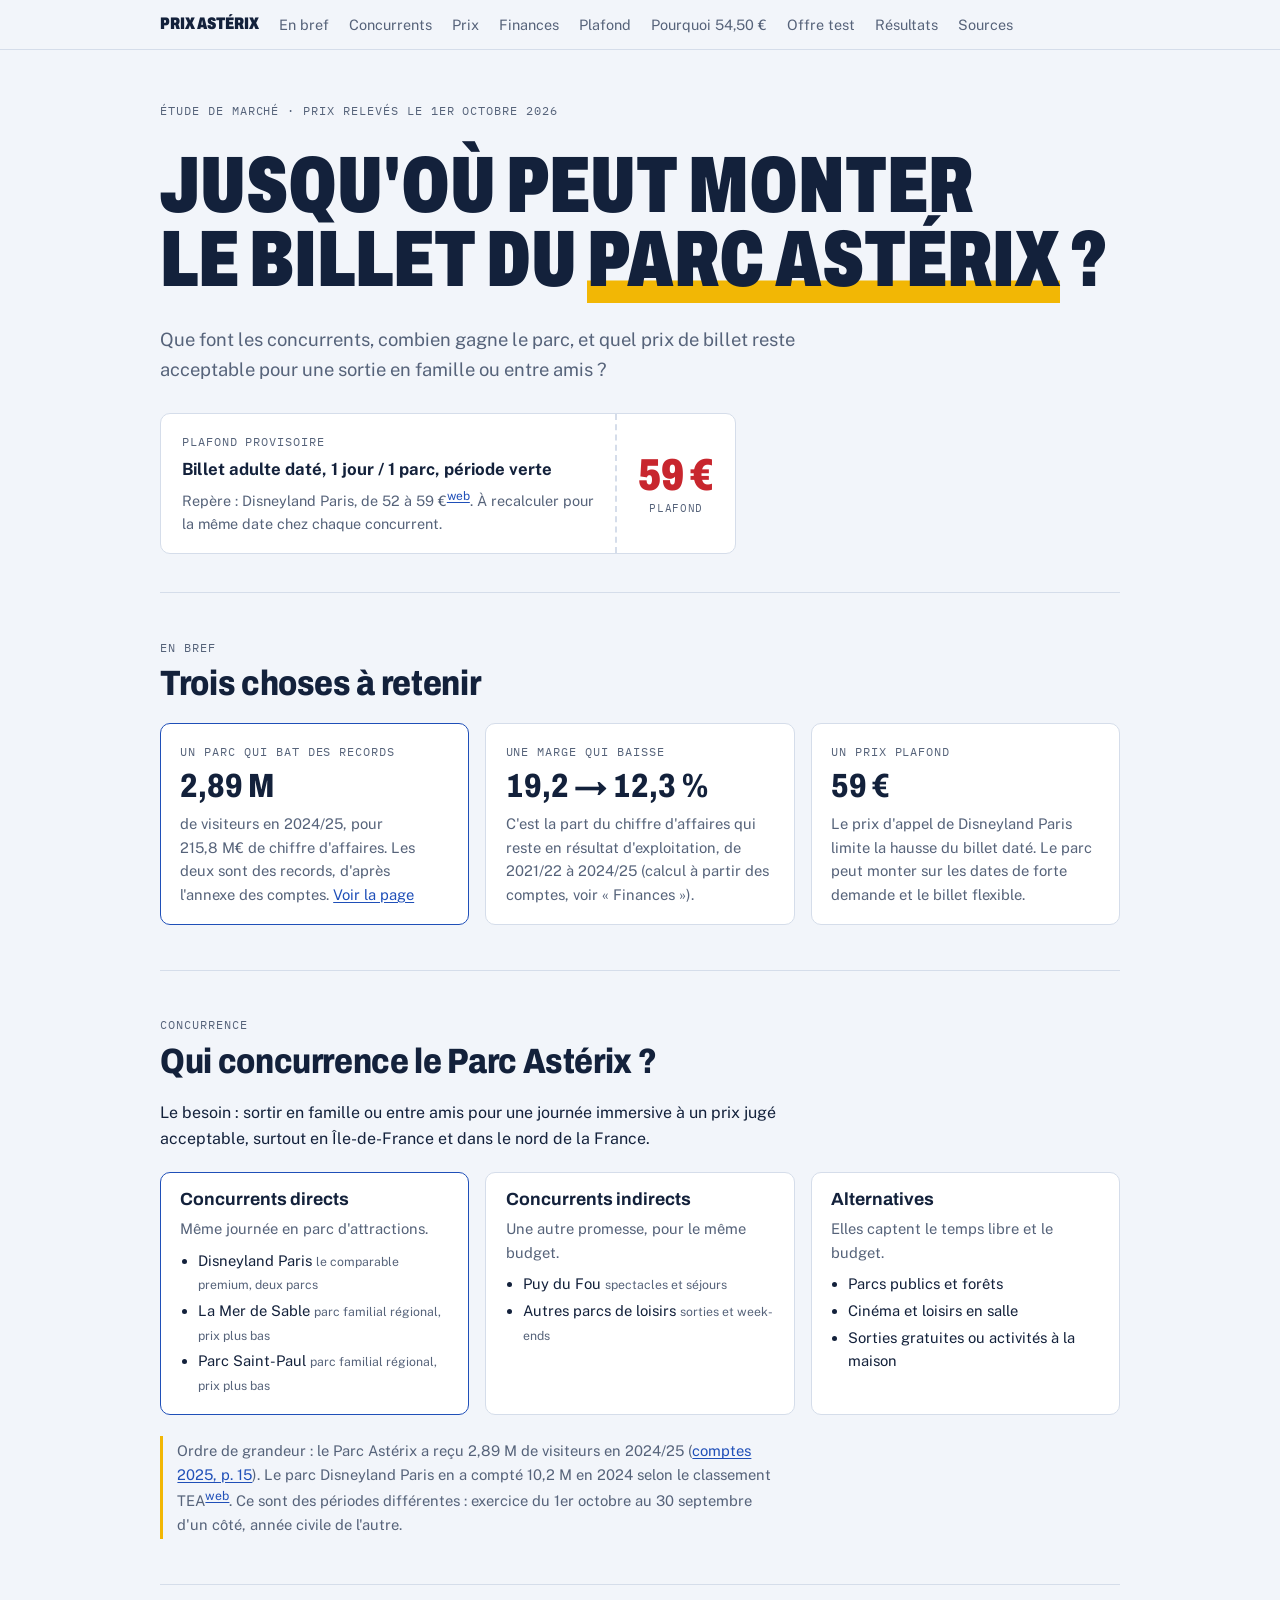
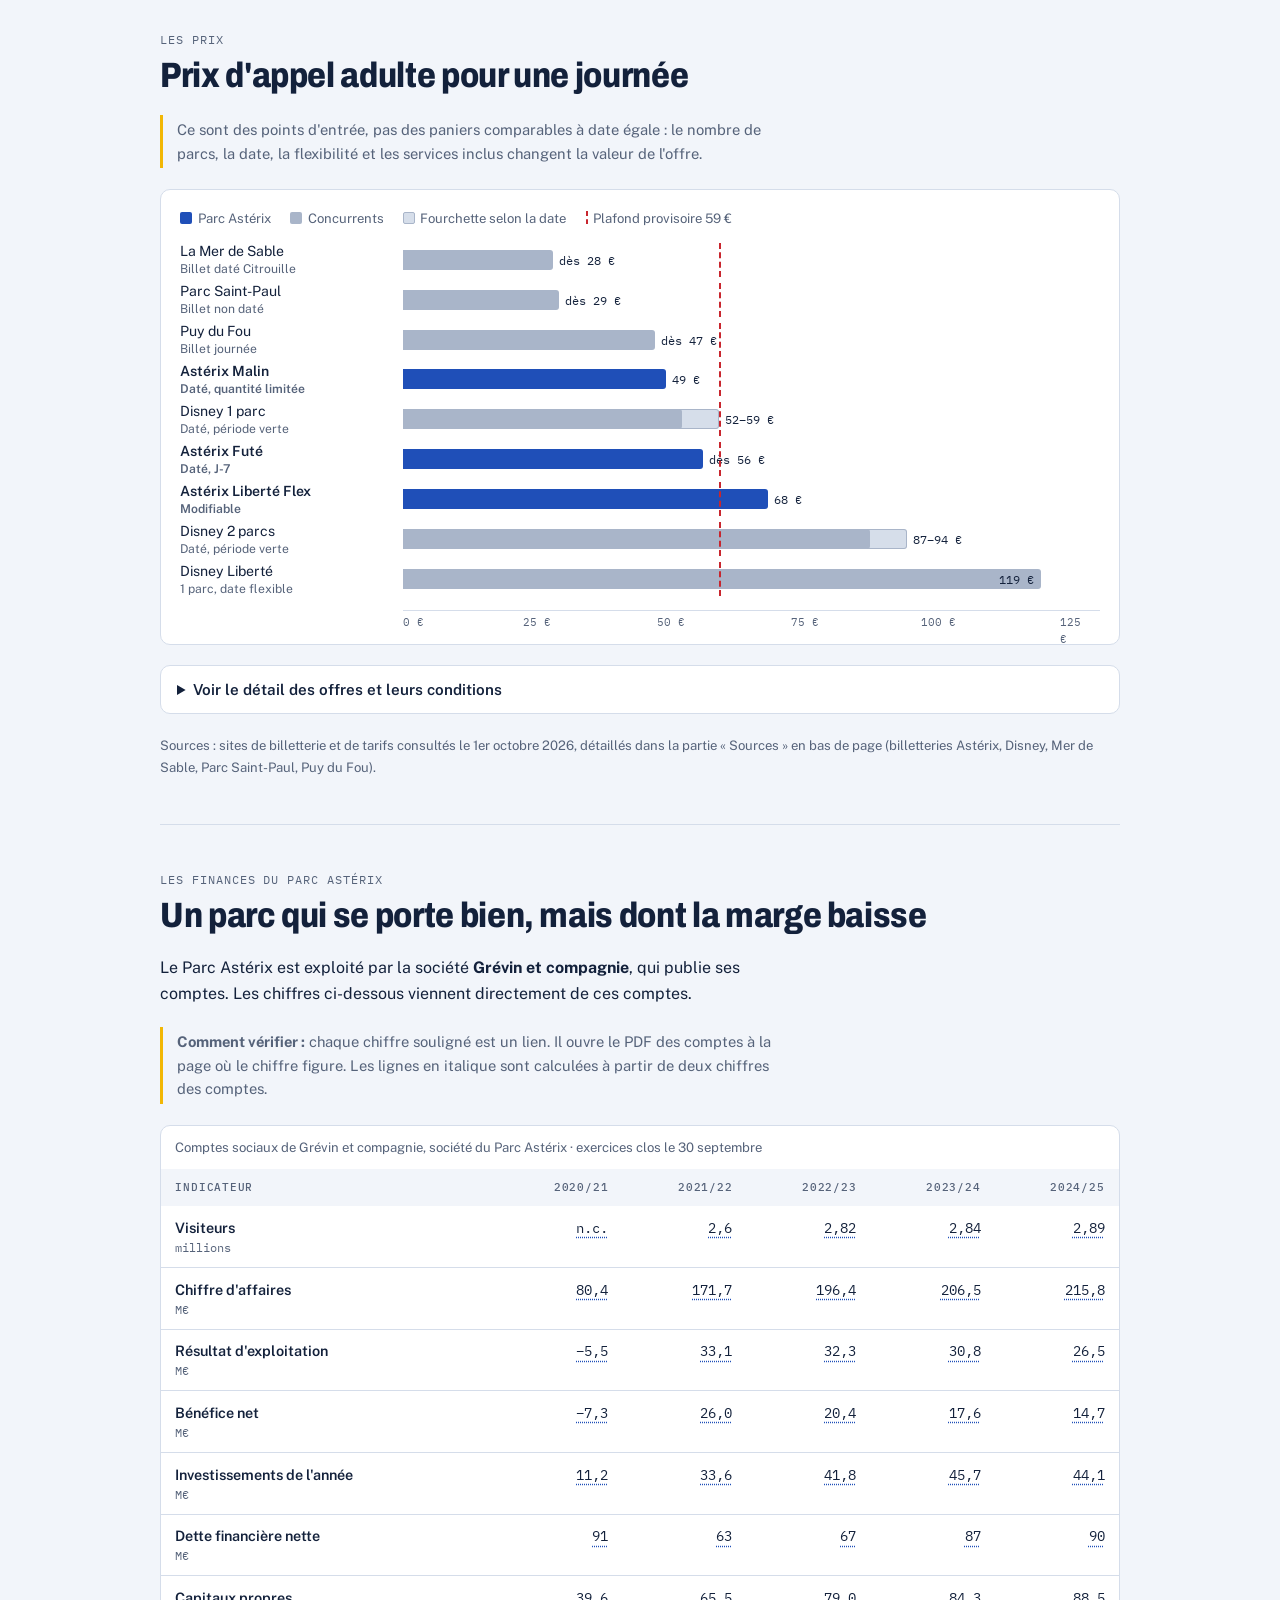
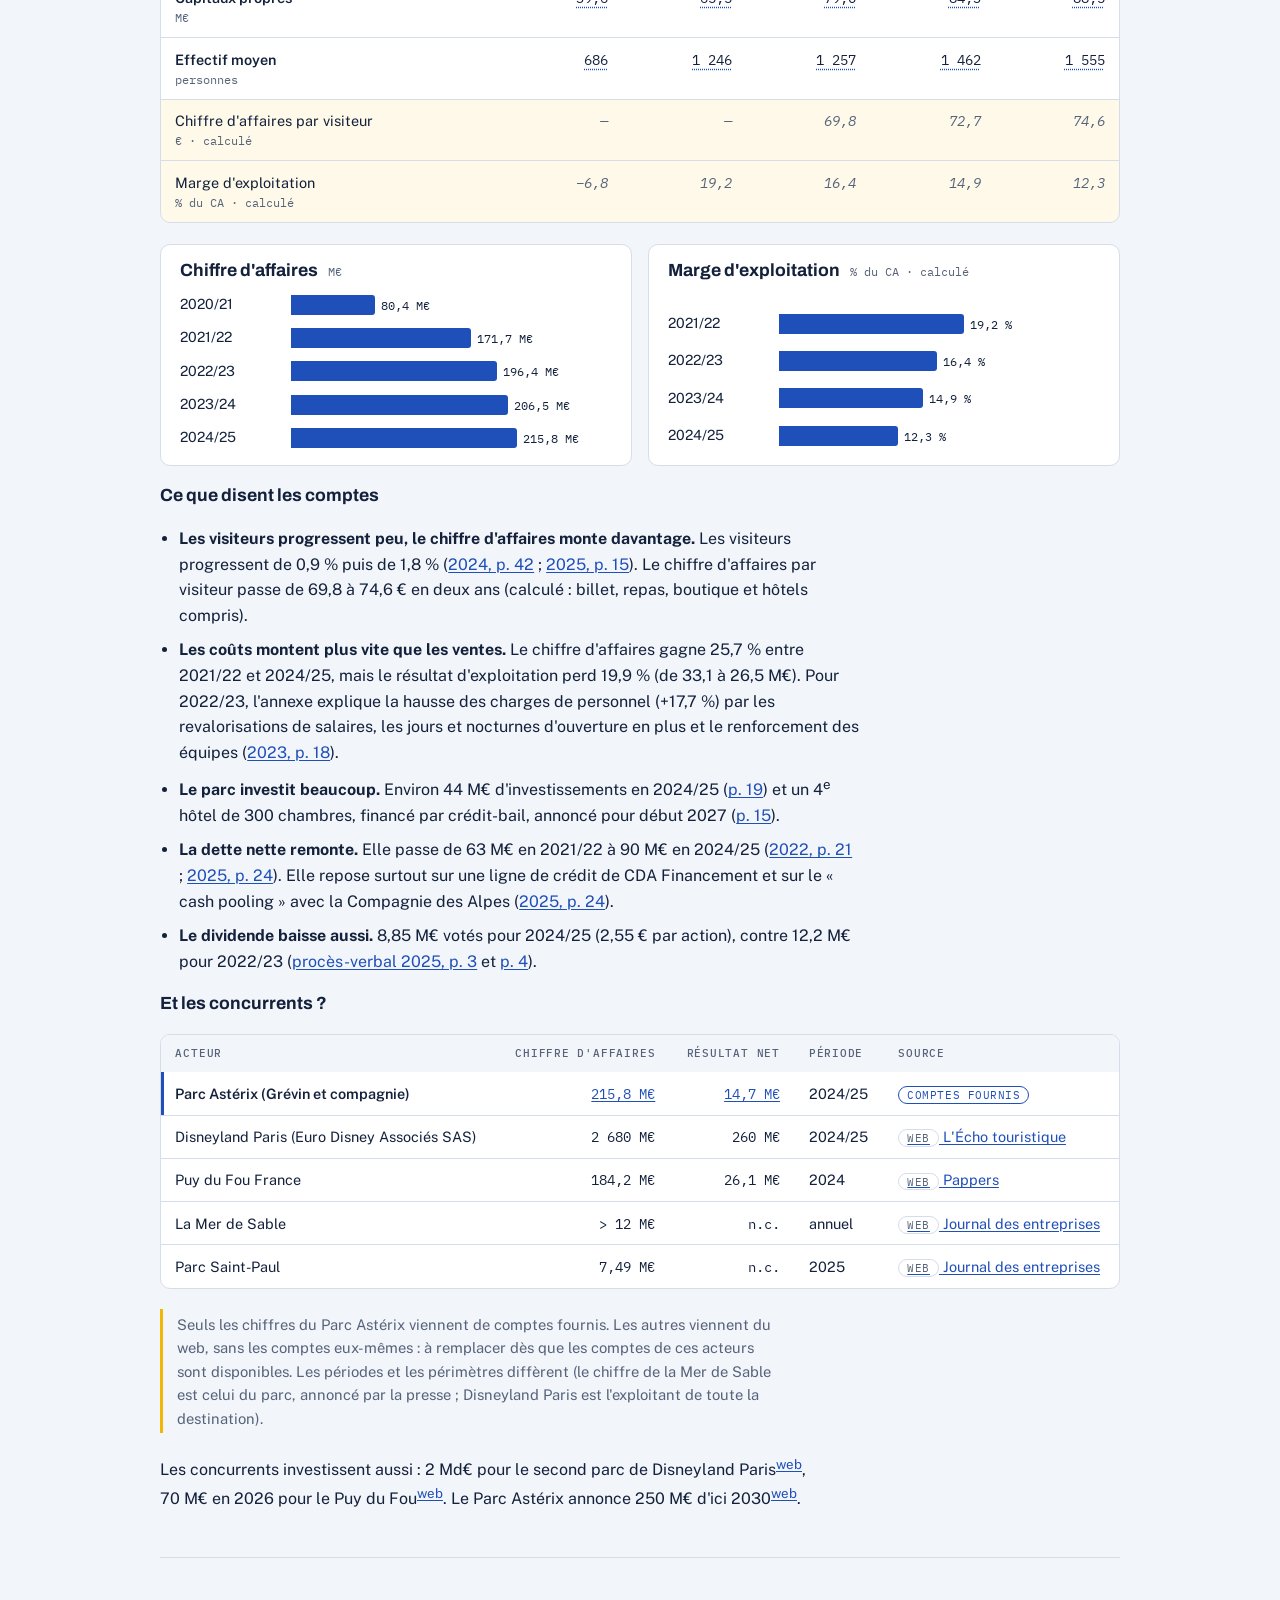
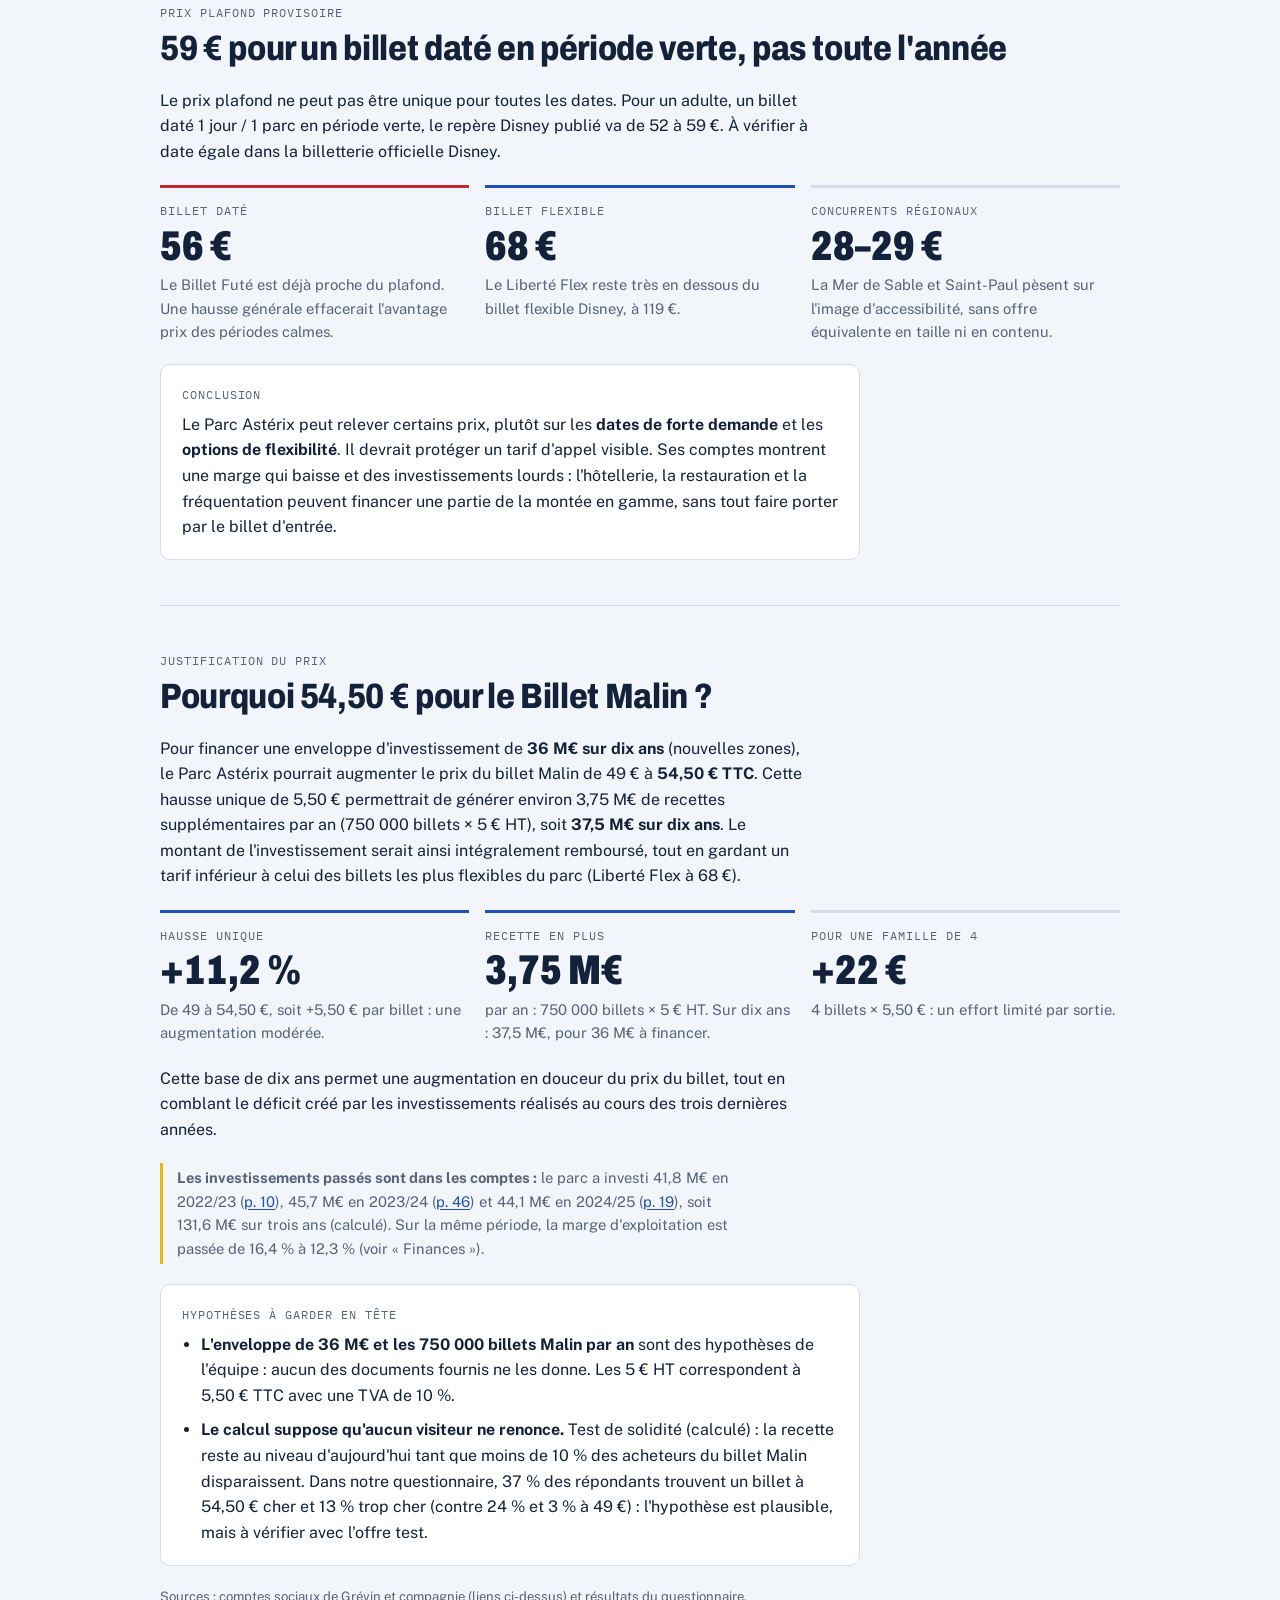
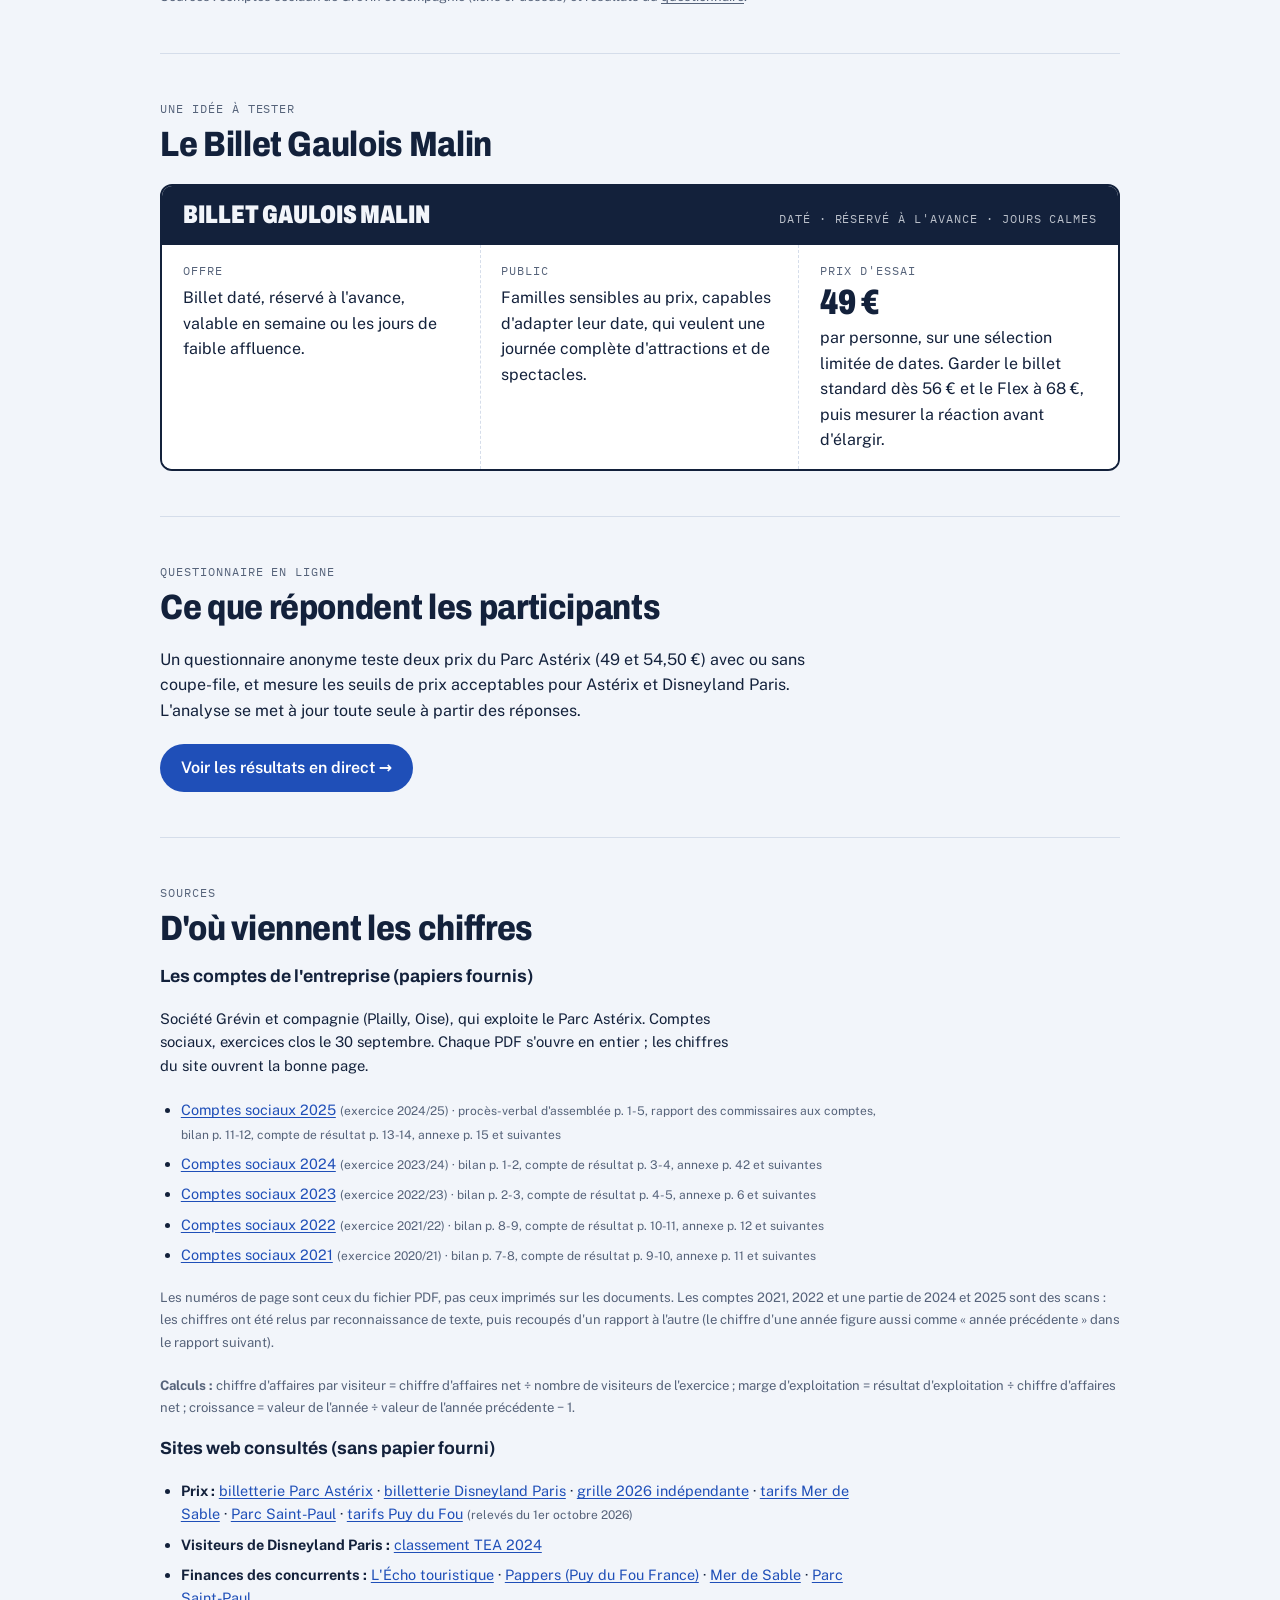
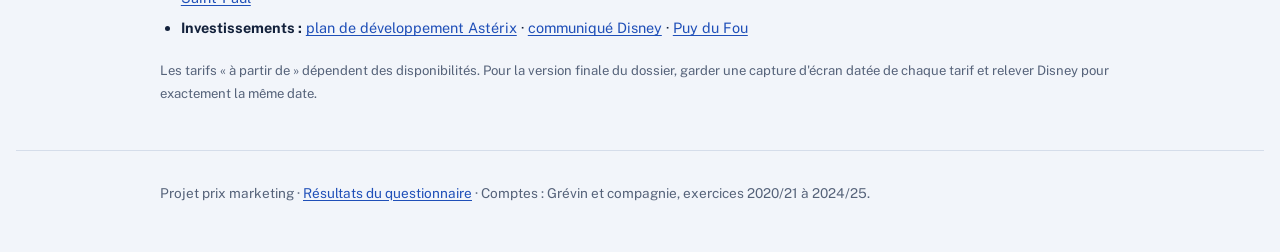
==== commit 828ffa27: "Add files via upload" ====
--- a/index.html
+++ b/index.html
@@ -1,13 +1,519 @@
-<!doctype html><html lang="fr"><head><meta charset="utf-8"><meta name="viewport" content="width=device-width,initial-scale=1"><title>Accueil · Parc Astérix</title><link rel="stylesheet" href="dossier.css?v=2"><link rel="stylesheet" href="ambiance.css?v=3"></head><body><header class="top"><nav class="wrap" aria-label="Sommaire"><a href="index.html" aria-current="page">Accueil</a><a href="comptes.html" >1. Les comptes</a><a href="marche.html" >2. Le marché</a><a href="enquete.html" >3. L’enquête</a><a href="decision.html" >4. La décision</a><a href="conclusion.html" >5. Conclusion</a></nav></header><main class="wrap"><section id="accueil" class="hero">
-<p class="eyebrow">Master 1 · Prix marketing · Dossier du 24 novembre 2026</p>
-<h1>Un billet à <em>54,50 €</em><br>pour limiter l’endettement ?</h1>
-<p class="lead">Le Parc Astérix investit et sa dette nette progresse. Nous examinons ce qu’une offre enrichie d’un passage coupe-file pourrait apporter, sans présumer que les visiteurs l’achèteront.</p>
-<div class="question"><p class="eyebrow">Notre problématique</p><p>Dans quelle mesure une évolution du prix du billet d’entrée du Parc Astérix pourrait-elle contribuer au financement de ses investissements et limiter son recours à l’endettement, tout en préservant son attractivité face à Disneyland Paris ?</p></div>
-<p class="team">Mylène Martinez · Pooya Safaoian · Axel Fouert-pouret · Loic Sabatini · Héloïse Despujos</p>
-<a class="button" href="comptes.html#finances" title="Suivre le raisonnement → — ouvrir la source ou la rubrique">Suivre le raisonnement →</a>
-</section><section id="bref" class="summary"><p class="eyebrow">Notre réponse en une minute</p><h2>Une offre à tester, pas une dette déjà financée.</h2>
-<div class="grid three">
-<article><span class="label observed">Observé dans les comptes</span><strong class="metric">+<a class="number-source" href="sources/grevin-comptes-sociaux-2025.pdf#page=24" title="Comptes 2025, p. 24 : dette nette 90 M€ contre 87 M€. Différence calculée : +3 M€.">3 M€</a></strong><p>de dette nette sur le dernier exercice : un repère pour fixer un objectif, pas une prévision annuelle.</p><a class="source" href="sources/grevin-comptes-sociaux-2025.pdf#page=24" title="Comptes 2025, p. 24 — ouvrir la source ou la rubrique">Comptes 2025, p. 24</a></article>
-<article><span class="label observed">Testé dans l’enquête</span><strong class="metric">54,50 €</strong><p>avec un passage coupe-file. L’offre est prometteuse dans l’échantillon, mais sa supériorité n’est pas démontrée.</p><a class="source" href="enquete.html#resultats" title="Protocole et résultats · extraction du 24/11/2026 — ouvrir la source ou la rubrique">Protocole et résultats · extraction du 24/11/2026</a></article>
-<article><span class="label assumed">À vérifier par un test</span><strong class="metric">Un gain réel</strong><p>Le prix doit apporter des ressources supplémentaires après les coûts du service et les éventuelles pertes de ventes.</p><a class="source" href="decision.html#risque" title="Risques et conditions de réussite de la proposition du groupe.">Les conditions de réussite</a></article>
-</div><p class="takeaway">Notre choix : tester à petite échelle, mesurer la trésorerie réellement dégagée et n’élargir l’offre que si sa contribution est positive.</p></section><nav class="page-arrows" aria-label="Changer de page"><span></span><span>1 / 6</span><a class="button" href="comptes.html">Les comptes →</a></nav></main><footer class="wrap">Étude de prix · M1 Marketing-Vente · 24 novembre 2026</footer><script src="ambiance.js?v=3"></script></body></html>+<!doctype html>
+<html lang="fr">
+<head>
+<meta charset="utf-8">
+<meta name="viewport" content="width=device-width, initial-scale=1, viewport-fit=cover">
+<title>Prix Parc Astérix 2026</title>
+<meta name="description" content="Jusqu'où peut monter le billet du Parc Astérix ? Concurrents, prix relevés le 1er octobre 2026, comptes de Grévin et compagnie et plafond tarifaire provisoire.">
+<link rel="preconnect" href="https://fonts.googleapis.com">
+<link rel="preconnect" href="https://fonts.gstatic.com" crossorigin>
+<link rel="stylesheet" href="https://fonts.googleapis.com/css2?family=Archivo:wdth,wght@62..125,400..900&family=Public+Sans:ital,wght@0,400;0,600;1,400&family=IBM+Plex+Mono:wght@400;500&display=swap">
+<style>
+/* Une colonne de lecture, des chiffres clés et des tableaux sobres. Chaque chiffre des comptes est un lien vers sa page dans le PDF. */
+:root {
+  --bg: #F2F5FA; --surface: #FFFFFF; --fg: #13213B; --muted: #56637A; --line: #D5DDEA;
+  --accent: #1F4FB8; --gold: #F2B705; --neutral-bar: #A9B5C9; --neutral-bar-soft: #D6DEEA; --ceiling: #C8262E;
+  --display: "Archivo", "Arial Narrow", system-ui, sans-serif;
+  --body: "Public Sans", system-ui, -apple-system, "Segoe UI", sans-serif;
+  --mono: "IBM Plex Mono", ui-monospace, "SFMono-Regular", Menlo, monospace;
+  color-scheme: light;
+}
+@media (prefers-color-scheme: dark) {
+  :root:not([data-theme="light"]) {
+    --bg: #0D1422; --surface: #152035; --fg: #E6ECF6; --muted: #9AA8C0; --line: #26344E;
+    --accent: #7FA6FF; --gold: #F5C431; --neutral-bar: #5A6984; --neutral-bar-soft: #2E3B55; --ceiling: #FF6B6B;
+    color-scheme: dark;
+  }
+}
+:root[data-theme="dark"] {
+  --bg: #0D1422; --surface: #152035; --fg: #E6ECF6; --muted: #9AA8C0; --line: #26344E;
+  --accent: #7FA6FF; --gold: #F5C431; --neutral-bar: #5A6984; --neutral-bar-soft: #2E3B55; --ceiling: #FF6B6B;
+  color-scheme: dark;
+}
+* { box-sizing: border-box; }
+body { margin: 0; background: var(--bg); color: var(--fg); font-family: var(--body); font-size: 1rem; line-height: 1.6; padding-inline: 16px; }
+a { color: var(--accent); text-underline-offset: 2px; }
+a:focus-visible, summary:focus-visible { outline: 2px solid var(--accent); outline-offset: 2px; }
+.wrap { max-width: 60rem; margin-inline: auto; }
+.prose { max-width: 65ch; }
+h1, h2, h3 { font-family: var(--display); text-wrap: balance; margin: 0; line-height: 1.05; }
+h2 { font-size: clamp(1.6rem, 3.5vw, 2.2rem); font-weight: 800; font-stretch: 85%; letter-spacing: -0.01em; }
+h3 { font-size: 1.1rem; font-weight: 700; }
+p { margin: 0; }
+.eyebrow { font-family: var(--mono); font-size: 0.75rem; letter-spacing: 0.08em; text-transform: uppercase; color: var(--muted); }
+.num { font-variant-numeric: tabular-nums; }
+
+nav.top { position: sticky; top: 0; z-index: 5; background: color-mix(in srgb, var(--bg) 92%, transparent); backdrop-filter: blur(6px); border-bottom: 1px solid var(--line); margin-inline: -16px; padding-inline: 16px; }
+nav.top .wrap { display: flex; gap: 1.25rem; align-items: center; overflow-x: auto; padding-block: 0.7rem; white-space: nowrap; scrollbar-width: none; }
+nav.top .brand { font-family: var(--display); font-weight: 900; font-stretch: 75%; font-size: 1.05rem; text-transform: uppercase; color: var(--fg); text-decoration: none; }
+nav.top a:not(.brand) { color: var(--muted); text-decoration: none; font-size: 0.9rem; }
+nav.top a:not(.brand):hover { color: var(--fg); }
+
+header.hero { padding-block: 3.2rem 2.4rem; display: grid; gap: 1.8rem; }
+.hero h1 { font-size: clamp(2.5rem, 8vw, 5rem); font-weight: 900; font-stretch: 70%; text-transform: uppercase; line-height: 0.92; }
+.hero h1 mark { background: none; color: inherit; box-shadow: inset 0 -0.28em 0 var(--gold); }
+.lede { font-size: 1.15rem; color: var(--muted); max-width: 58ch; }
+.ticket { display: grid; grid-template-columns: 1fr auto; background: var(--surface); border: 1px solid var(--line); border-radius: 10px; max-width: 36rem; }
+.ticket .main { padding: 1.1rem 1.3rem; display: grid; gap: 0.3rem; min-width: 0; }
+.ticket .stub { border-left: 2px dashed var(--line); padding: 1.1rem 1.3rem; display: grid; align-content: center; justify-items: center; font-family: var(--display); font-weight: 900; font-stretch: 75%; font-size: 2.8rem; line-height: 1; color: var(--ceiling); }
+.ticket .stub small { font-family: var(--mono); font-size: 0.68rem; font-weight: 400; color: var(--muted); letter-spacing: 0.06em; text-transform: uppercase; margin-top: 0.3rem; }
+
+section { padding-block: 2.8rem; border-top: 1px solid var(--line); display: grid; gap: 1.3rem; scroll-margin-top: 3.5rem; }
+.head { display: grid; gap: 0.5rem; }
+.note { font-size: 0.92rem; color: var(--muted); border-left: 3px solid var(--gold); padding: 0.2rem 0 0.2rem 0.9rem; max-width: 68ch; }
+.sources { font-size: 0.82rem; color: var(--muted); line-height: 1.7; }
+.sources a { color: var(--muted); }
+
+.trio { display: grid; grid-template-columns: repeat(auto-fit, minmax(15rem, 1fr)); gap: 1rem; }
+.card { background: var(--surface); border: 1px solid var(--line); border-radius: 10px; padding: 1.1rem 1.2rem; display: grid; gap: 0.5rem; align-content: start; min-width: 0; }
+.card .big { font-family: var(--display); font-weight: 800; font-stretch: 80%; font-size: 2.1rem; line-height: 1.05; }
+.card p { font-size: 0.92rem; color: var(--muted); }
+.card.ast { border-color: var(--accent); }
+.card ul { margin: 0; padding-left: 1.1rem; font-size: 0.92rem; display: grid; gap: 0.2rem; }
+.card ul small { color: var(--muted); }
+
+/* Graphique des prix et barres simples */
+.chart { background: var(--surface); border: 1px solid var(--line); border-radius: 10px; padding: 1.1rem 1.2rem 0.9rem; display: grid; gap: 0.9rem; margin: 0; }
+.legend { display: flex; flex-wrap: wrap; gap: 0.4rem 1.2rem; font-size: 0.82rem; color: var(--muted); }
+.legend i { display: inline-block; width: 12px; height: 12px; border-radius: 2px; vertical-align: -1px; margin-right: 0.35rem; }
+.legend i.ast { background: var(--accent); } .legend i.oth { background: var(--neutral-bar); }
+.legend i.rng { background: var(--neutral-bar-soft); border: 1px solid var(--neutral-bar); }
+.legend i.ceil { width: 0; border-left: 2px dashed var(--ceiling); border-radius: 0; height: 13px; }
+.bars { display: grid; grid-template-columns: minmax(8.5rem, 13rem) 1fr; row-gap: 0.45rem; column-gap: 0.9rem; align-items: center; }
+.bars.simple { grid-template-columns: minmax(4.5rem, 6rem) 1fr; }
+.bars .name { font-size: 0.88rem; line-height: 1.25; min-width: 0; }
+.bars .name small { display: block; color: var(--muted); font-size: 0.76rem; }
+.bars .name.ast { font-weight: 600; }
+.track { position: relative; height: 26px; margin-right: 5rem; }
+.bars:not(.simple) .track { margin-right: 0; }
+.bars:not(.simple) .track::after { content: ""; position: absolute; top: -4px; bottom: -4px; left: calc(59 / 130 * 100%); border-left: 2px dashed var(--ceiling); }
+.bar { position: absolute; top: 3px; height: 20px; left: 0; border-radius: 0 3px 3px 0; background: var(--neutral-bar); }
+.bar.ast { background: var(--accent); }
+.bar.range { background: var(--neutral-bar-soft); border: 1px solid var(--neutral-bar); border-left: none; }
+.val { position: absolute; top: 3px; line-height: 20px; font-family: var(--mono); font-size: 0.78rem; padding-left: 0.4rem; white-space: nowrap; font-variant-numeric: tabular-nums; }
+.val.in { transform: translateX(-100%); padding: 0 0.45rem 0 0; }
+.axis { display: grid; grid-template-columns: minmax(8.5rem, 13rem) 1fr; column-gap: 0.9rem; }
+.ticks { position: relative; height: 1.2rem; border-top: 1px solid var(--line); font-family: var(--mono); font-size: 0.7rem; color: var(--muted); }
+.ticks span { position: absolute; top: 0.15rem; transform: translateX(-50%); }
+.ticks span:first-child { transform: none; }
+.ticks span.c { color: var(--ceiling); font-weight: 500; }
+
+/* Tableaux */
+.tablebox { overflow-x: auto; border: 1px solid var(--line); border-radius: 10px; background: var(--surface); }
+table { border-collapse: collapse; width: 100%; font-size: 0.9rem; min-width: 34rem; }
+caption { text-align: left; padding: 0.7rem 0.9rem; font-size: 0.82rem; color: var(--muted); }
+th, td { text-align: left; vertical-align: top; padding: 0.6rem 0.9rem; border-bottom: 1px solid var(--line); }
+tr:last-child > * { border-bottom: none; }
+thead th { font-family: var(--mono); font-size: 0.7rem; font-weight: 500; letter-spacing: 0.07em; text-transform: uppercase; color: var(--muted); background: var(--bg); }
+tbody th { font-weight: 600; }
+td.n, th.n, td.price, th.price { text-align: right; font-family: var(--mono); font-variant-numeric: tabular-nums; white-space: nowrap; }
+tr.ast td:first-child { box-shadow: inset 3px 0 0 var(--accent); font-weight: 600; }
+.unite { display: block; font-weight: 400; font-size: 0.72rem; color: var(--muted); font-family: var(--mono); }
+table.grevin a.n { color: var(--fg); text-decoration: underline dotted var(--accent); text-underline-offset: 4px; }
+table.grevin a.n:hover { color: var(--accent); text-decoration-style: solid; }
+table.grevin tr.calcule { background: color-mix(in srgb, var(--gold) 9%, transparent); }
+table.grevin tr.calcule td { color: var(--muted); font-style: italic; }
+table.grevin tr.calcule th { font-weight: 400; }
+td .muted { color: var(--muted); }
+details.plus { background: var(--surface); border: 1px solid var(--line); border-radius: 10px; padding: 0.7rem 1rem; }
+details.plus summary { cursor: pointer; font-weight: 600; font-size: 0.95rem; }
+details.plus .tablebox { margin-top: 0.8rem; border: none; border-radius: 0; }
+.tag { font-family: var(--mono); font-size: 0.68rem; letter-spacing: 0.05em; text-transform: uppercase; border: 1px solid var(--line); border-radius: 999px; padding: 0.05rem 0.5rem; color: var(--muted); white-space: nowrap; }
+.tag.papier { color: var(--accent); border-color: var(--accent); }
+
+.deux { display: grid; grid-template-columns: repeat(auto-fit, minmax(19rem, 1fr)); gap: 1rem; }
+.points { margin: 0; padding-left: 1.2rem; display: grid; gap: 0.55rem; max-width: 70ch; }
+
+.ceiling-grid { display: grid; grid-template-columns: repeat(auto-fit, minmax(14rem, 1fr)); gap: 1rem; }
+.cmp { border-top: 3px solid var(--line); padding-top: 0.8rem; display: grid; gap: 0.35rem; align-content: start; }
+.cmp .big { font-family: var(--display); font-weight: 900; font-stretch: 75%; font-size: 2.6rem; line-height: 1; }
+.cmp p { font-size: 0.92rem; color: var(--muted); }
+.cmp.warn { border-top-color: var(--ceiling); } .cmp.ok { border-top-color: var(--accent); }
+.verdict { background: var(--surface); border: 1px solid var(--line); border-radius: 10px; padding: 1.2rem 1.3rem; max-width: 70ch; display: grid; gap: 0.5rem; }
+
+.offer { border-radius: 12px; overflow: hidden; border: 2px solid var(--fg); }
+.offer .hd { background: var(--fg); color: var(--bg); padding: 1rem 1.3rem; display: flex; justify-content: space-between; gap: 1rem; flex-wrap: wrap; align-items: baseline; }
+.offer .hd h3 { font-size: 1.6rem; font-weight: 900; font-stretch: 72%; text-transform: uppercase; }
+.offer .hd .eyebrow { color: inherit; opacity: 0.75; }
+.offer .bd { background: var(--surface); display: grid; grid-template-columns: repeat(auto-fit, minmax(14rem, 1fr)); }
+.offer .bd div { padding: 1rem 1.3rem; display: grid; gap: 0.3rem; align-content: start; border-right: 1px dashed var(--line); }
+.offer .bd div:last-child { border-right: none; }
+.offer .bd strong { font-family: var(--display); font-size: 2.2rem; font-weight: 900; font-stretch: 75%; line-height: 1; }
+
+.cta { display: inline-block; background: var(--accent); color: #fff; text-decoration: none; font-weight: 600; padding: 0.7rem 1.3rem; border-radius: 999px; width: fit-content; }
+:root[data-theme="dark"] .cta { color: #0D1422; }
+@media (prefers-color-scheme: dark) { :root:not([data-theme="light"]) .cta { color: #0D1422; } }
+
+ol.src, ul.src { margin: 0; padding-left: 1.3rem; display: grid; gap: 0.45rem; font-size: 0.9rem; max-width: 80ch; }
+ol.src small, ul.src small { color: var(--muted); }
+footer { border-top: 1px solid var(--line); padding-block: 2rem 3rem; color: var(--muted); font-size: 0.85rem; }
+
+@media (max-width: 560px) {
+  .bars, .axis { grid-template-columns: 7.2rem 1fr; column-gap: 0.6rem; }
+  .bars.simple { grid-template-columns: 4.6rem 1fr; }
+  .bars .name small { display: none; }
+  .ticket .stub { font-size: 2.2rem; padding-inline: 0.9rem; }
+}
+@media (prefers-reduced-motion: no-preference) {
+  .bar { transform-origin: left; animation: grow 700ms cubic-bezier(.2,.7,.2,1) both; }
+  @keyframes grow { from { transform: scaleX(0.02); } to { transform: scaleX(1); } }
+}
+</style>
+</head>
+<body>
+
+<nav class="top" aria-label="Sections">
+  <div class="wrap">
+    <a class="brand" href="#haut">Prix Astérix</a>
+    <a href="#bref">En bref</a>
+    <a href="#concurrents">Concurrents</a>
+    <a href="#prix">Prix</a>
+    <a href="#finances">Finances</a>
+    <a href="#plafond">Plafond</a>
+    <a href="#justification">Pourquoi 54,50&nbsp;€</a>
+    <a href="#offre">Offre test</a>
+    <a href="#resultats">Résultats</a>
+    <a href="#sources">Sources</a>
+  </div>
+</nav>
+
+<main class="wrap" id="haut">
+  <header class="hero">
+    <p class="eyebrow">Étude de marché · prix relevés le 1er octobre 2026</p>
+    <h1>Jusqu'où peut monter<br>le billet du <mark>Parc Astérix</mark>&nbsp;?</h1>
+    <p class="lede">Que font les concurrents, combien gagne le parc, et quel prix de billet reste acceptable pour une sortie en famille ou entre amis ?</p>
+    <div class="ticket" role="group" aria-label="Plafond provisoire">
+      <div class="main">
+        <span class="eyebrow">Plafond provisoire</span>
+        <strong style="font-size:1.05rem">Billet adulte daté, 1 jour / 1 parc, période verte</strong>
+        <span style="color:var(--muted);font-size:0.9rem">Repère : Disneyland Paris, de 52 à 59&nbsp;€<sup><a href="#sources">web</a></sup>. À recalculer pour la même date chez chaque concurrent.</span>
+      </div>
+      <div class="stub num">59&nbsp;€<small>plafond</small></div>
+    </div>
+  </header>
+
+  <section id="bref" aria-labelledby="t-bref">
+    <div class="head">
+      <p class="eyebrow">En bref</p>
+      <h2 id="t-bref">Trois choses à retenir</h2>
+    </div>
+    <div class="trio">
+      <div class="card ast">
+        <span class="eyebrow">Un parc qui bat des records</span>
+        <span class="big num">2,89&nbsp;M</span>
+        <p>de visiteurs en 2024/25, pour 215,8&nbsp;M€ de chiffre d'affaires. Les deux sont des records, d'après l'annexe des comptes. <a href="sources/grevin-comptes-sociaux-2025.pdf#page=15">Voir la page</a></p>
+      </div>
+      <div class="card">
+        <span class="eyebrow">Une marge qui baisse</span>
+        <span class="big num">19,2 → 12,3&nbsp;%</span>
+        <p>C'est la part du chiffre d'affaires qui reste en résultat d'exploitation, de 2021/22 à 2024/25 (calcul à partir des comptes, voir « Finances »).</p>
+      </div>
+      <div class="card">
+        <span class="eyebrow">Un prix plafond</span>
+        <span class="big num">59&nbsp;€</span>
+        <p>Le prix d'appel de Disneyland Paris limite la hausse du billet daté. Le parc peut monter sur les dates de forte demande et le billet flexible.</p>
+      </div>
+    </div>
+  </section>
+
+  <section id="concurrents" aria-labelledby="t-conc">
+    <div class="head">
+      <p class="eyebrow">Concurrence</p>
+      <h2 id="t-conc">Qui concurrence le Parc Astérix ?</h2>
+    </div>
+    <p class="prose">Le besoin : sortir en famille ou entre amis pour une journée immersive à un prix jugé acceptable, surtout en Île-de-France et dans le nord de la France.</p>
+    <div class="trio">
+      <div class="card ast">
+        <h3>Concurrents directs</h3>
+        <p>Même journée en parc d'attractions.</p>
+        <ul>
+          <li>Disneyland Paris <small>le comparable premium, deux parcs</small></li>
+          <li>La Mer de Sable <small>parc familial régional, prix plus bas</small></li>
+          <li>Parc Saint-Paul <small>parc familial régional, prix plus bas</small></li>
+        </ul>
+      </div>
+      <div class="card">
+        <h3>Concurrents indirects</h3>
+        <p>Une autre promesse, pour le même budget.</p>
+        <ul>
+          <li>Puy du Fou <small>spectacles et séjours</small></li>
+          <li>Autres parcs de loisirs <small>sorties et week-ends</small></li>
+        </ul>
+      </div>
+      <div class="card">
+        <h3>Alternatives</h3>
+        <p>Elles captent le temps libre et le budget.</p>
+        <ul>
+          <li>Parcs publics et forêts</li>
+          <li>Cinéma et loisirs en salle</li>
+          <li>Sorties gratuites ou activités à la maison</li>
+        </ul>
+      </div>
+    </div>
+    <p class="note">Ordre de grandeur : le Parc Astérix a reçu 2,89&nbsp;M de visiteurs en 2024/25 (<a href="sources/grevin-comptes-sociaux-2025.pdf#page=15">comptes 2025, p.&nbsp;15</a>). Le parc Disneyland Paris en a compté 10,2&nbsp;M en 2024 selon le classement TEA<sup><a href="#sources">web</a></sup>. Ce sont des périodes différentes : exercice du 1er octobre au 30 septembre d'un côté, année civile de l'autre.</p>
+  </section>
+
+  <section id="prix" aria-labelledby="t-prix">
+    <div class="head">
+      <p class="eyebrow">Les prix</p>
+      <h2 id="t-prix">Prix d'appel adulte pour une journée</h2>
+    </div>
+    <p class="note">Ce sont des points d'entrée, pas des paniers comparables à date égale : le nombre de parcs, la date, la flexibilité et les services inclus changent la valeur de l'offre.</p>
+    <figure class="chart" aria-label="Graphique des prix d'appel adulte en euros, avec le plafond provisoire à 59 euros">
+      <div class="legend">
+        <span><i class="ast"></i>Parc Astérix</span>
+        <span><i class="oth"></i>Concurrents</span>
+        <span><i class="rng"></i>Fourchette selon la date</span>
+        <span><i class="ceil"></i>Plafond provisoire 59&nbsp;€</span>
+      </div>
+      <div class="bars" id="bars"></div>
+      <div class="axis" aria-hidden="true"><span></span><div class="ticks" id="ticks"></div></div>
+    </figure>
+    <details class="plus">
+      <summary>Voir le détail des offres et leurs conditions</summary>
+      <div class="tablebox">
+        <table>
+          <thead><tr><th>Acteur</th><th>Offre</th><th class="price">Prix adulte</th><th>Conditions</th></tr></thead>
+          <tbody>
+            <tr class="ast"><td>Parc Astérix</td><td>Billet Malin</td><td class="price">49&nbsp;€</td><td>Tarif unique, quantité limitée, billet daté</td></tr>
+            <tr class="ast"><td>Parc Astérix</td><td>Billet Futé</td><td class="price">dès 56&nbsp;€</td><td>Billet daté, réservation au plus tard à J-7</td></tr>
+            <tr class="ast"><td>Parc Astérix</td><td>Liberté Flex</td><td class="price">68&nbsp;€</td><td>Billet modifiable, réservation possible jusqu'au jour J</td></tr>
+            <tr><td>Disneyland Paris</td><td>1 jour / 1 parc, daté</td><td class="price">52 à 59&nbsp;€</td><td>Période verte, prix variable selon la date et la demande</td></tr>
+            <tr><td>Disneyland Paris</td><td>1 jour / 2 parcs, daté</td><td class="price">87 à 94&nbsp;€</td><td>Période verte, deux parcs : offre différente d'une journée Astérix</td></tr>
+            <tr><td>Disneyland Paris</td><td>Billet Liberté, 1 parc</td><td class="price">119&nbsp;€</td><td>Date flexible</td></tr>
+            <tr><td>La Mer de Sable</td><td>Billet daté Citrouille</td><td class="price">dès 28&nbsp;€</td><td>Achat web, places limitées <span class="muted">· guichet : 34,90&nbsp;€</span></td></tr>
+            <tr><td>Parc Saint-Paul</td><td>Billet non daté</td><td class="price">dès 29&nbsp;€</td><td>Parking gratuit, plus de 35 attractions annoncées</td></tr>
+            <tr><td>Puy du Fou</td><td>Billet journée</td><td class="price">dès 47&nbsp;€</td><td>Offre centrée sur les spectacles, tarifs variables selon la date</td></tr>
+          </tbody>
+        </table>
+      </div>
+    </details>
+    <p class="sources">Sources : sites de billetterie et de tarifs consultés le 1er octobre 2026, détaillés dans la partie « Sources » en bas de page (billetteries Astérix, Disney, Mer de Sable, Parc Saint-Paul, Puy du Fou).</p>
+  </section>
+
+  <section id="finances" aria-labelledby="t-fin">
+    <div class="head">
+      <p class="eyebrow">Les finances du Parc Astérix</p>
+      <h2 id="t-fin">Un parc qui se porte bien, mais dont la marge baisse</h2>
+    </div>
+    <p class="prose">Le Parc Astérix est exploité par la société <strong>Grévin et compagnie</strong>, qui publie ses comptes. Les chiffres ci-dessous viennent directement de ces comptes.</p>
+    <p class="note"><strong>Comment vérifier :</strong> chaque chiffre souligné est un lien. Il ouvre le PDF des comptes à la page où le chiffre figure. Les lignes en italique sont calculées à partir de deux chiffres des comptes.</p>
+
+    <div class="tablebox"><table class="grevin">
+<caption>Comptes sociaux de Grévin et compagnie, société du Parc Astérix · exercices clos le 30 septembre</caption>
+<thead><tr><th scope="col">Indicateur</th><th scope="col" class="n">2020/21</th><th scope="col" class="n">2021/22</th><th scope="col" class="n">2022/23</th><th scope="col" class="n">2023/24</th><th scope="col" class="n">2024/25</th></tr></thead><tbody>
+<tr><th scope="row">Visiteurs <span class="unite">millions</span></th><td class="n"><a class="n" href="sources/grevin-comptes-sociaux-2021.pdf#page=11" title="annexe 2021, p. 11 : pandémie, l&#x27;activité ne reprend que le 9 juin 2021, pas de chiffre de visiteurs" aria-label="n.c. : annexe 2021, p. 11 : pandémie, l&#x27;activité ne reprend que le 9 juin 2021, pas de chiffre de visiteurs">n.c.</a></td><td class="n"><a class="n" href="sources/grevin-comptes-sociaux-2023.pdf#page=6" title="annexe 2023, p. 6 : 2,6 millions de visiteurs en 2021/2022" aria-label="2,6 : annexe 2023, p. 6 : 2,6 millions de visiteurs en 2021/2022">2,6</a></td><td class="n"><a class="n" href="sources/grevin-comptes-sociaux-2024.pdf#page=42" title="annexe 2024, p. 42 : 2 815 428 visiteurs en 2022/2023" aria-label="2,82 : annexe 2024, p. 42 : 2 815 428 visiteurs en 2022/2023">2,82</a></td><td class="n"><a class="n" href="sources/grevin-comptes-sociaux-2024.pdf#page=42" title="annexe 2024, p. 42 : 2 841 873 visiteurs en 2023/2024" aria-label="2,84 : annexe 2024, p. 42 : 2 841 873 visiteurs en 2023/2024">2,84</a></td><td class="n"><a class="n" href="sources/grevin-comptes-sociaux-2025.pdf#page=15" title="annexe 2025, p. 15 : 2 892 648 visiteurs en 2024/2025" aria-label="2,89 : annexe 2025, p. 15 : 2 892 648 visiteurs en 2024/2025">2,89</a></td></tr>
+<tr><th scope="row">Chiffre d'affaires <span class="unite">M€</span></th><td class="n"><a class="n" href="sources/grevin-comptes-sociaux-2021.pdf#page=9" title="compte de résultat 2021, p. 9 : chiffre d&#x27;affaires net 80 386 286 €" aria-label="80,4 : compte de résultat 2021, p. 9 : chiffre d&#x27;affaires net 80 386 286 €">80,4</a></td><td class="n"><a class="n" href="sources/grevin-comptes-sociaux-2022.pdf#page=10" title="compte de résultat 2022, p. 10 : chiffre d&#x27;affaires net 171 690 427 €" aria-label="171,7 : compte de résultat 2022, p. 10 : chiffre d&#x27;affaires net 171 690 427 €">171,7</a></td><td class="n"><a class="n" href="sources/grevin-comptes-sociaux-2023.pdf#page=4" title="compte de résultat 2023, p. 4 : chiffre d&#x27;affaires net 196 440 744 €" aria-label="196,4 : compte de résultat 2023, p. 4 : chiffre d&#x27;affaires net 196 440 744 €">196,4</a></td><td class="n"><a class="n" href="sources/grevin-comptes-sociaux-2024.pdf#page=3" title="compte de résultat 2024, p. 3 : chiffre d&#x27;affaires net 206 467 622 €" aria-label="206,5 : compte de résultat 2024, p. 3 : chiffre d&#x27;affaires net 206 467 622 €">206,5</a></td><td class="n"><a class="n" href="sources/grevin-comptes-sociaux-2025.pdf#page=13" title="compte de résultat 2025, p. 13 : chiffre d&#x27;affaires net 215 816 141 €" aria-label="215,8 : compte de résultat 2025, p. 13 : chiffre d&#x27;affaires net 215 816 141 €">215,8</a></td></tr>
+<tr><th scope="row">Résultat d'exploitation <span class="unite">M€</span></th><td class="n"><a class="n" href="sources/grevin-comptes-sociaux-2021.pdf#page=9" title="compte de résultat 2021, p. 9 : résultat d&#x27;exploitation −5 487 719 €" aria-label="−5,5 : compte de résultat 2021, p. 9 : résultat d&#x27;exploitation −5 487 719 €">−5,5</a></td><td class="n"><a class="n" href="sources/grevin-comptes-sociaux-2022.pdf#page=10" title="compte de résultat 2022, p. 10 : résultat d&#x27;exploitation 33 050 063 €" aria-label="33,1 : compte de résultat 2022, p. 10 : résultat d&#x27;exploitation 33 050 063 €">33,1</a></td><td class="n"><a class="n" href="sources/grevin-comptes-sociaux-2023.pdf#page=4" title="compte de résultat 2023, p. 4 : résultat d&#x27;exploitation 32 307 248 €" aria-label="32,3 : compte de résultat 2023, p. 4 : résultat d&#x27;exploitation 32 307 248 €">32,3</a></td><td class="n"><a class="n" href="sources/grevin-comptes-sociaux-2024.pdf#page=3" title="compte de résultat 2024, p. 3 : résultat d&#x27;exploitation 30 822 899 €" aria-label="30,8 : compte de résultat 2024, p. 3 : résultat d&#x27;exploitation 30 822 899 €">30,8</a></td><td class="n"><a class="n" href="sources/grevin-comptes-sociaux-2025.pdf#page=13" title="compte de résultat 2025, p. 13 : résultat d&#x27;exploitation 26 486 604 €" aria-label="26,5 : compte de résultat 2025, p. 13 : résultat d&#x27;exploitation 26 486 604 €">26,5</a></td></tr>
+<tr><th scope="row">Bénéfice net <span class="unite">M€</span></th><td class="n"><a class="n" href="sources/grevin-comptes-sociaux-2021.pdf#page=10" title="compte de résultat 2021, p. 10 : perte de 7 347 128 €" aria-label="−7,3 : compte de résultat 2021, p. 10 : perte de 7 347 128 €">−7,3</a></td><td class="n"><a class="n" href="sources/grevin-comptes-sociaux-2022.pdf#page=11" title="compte de résultat 2022, p. 11 : bénéfice 25 962 326 €" aria-label="26,0 : compte de résultat 2022, p. 11 : bénéfice 25 962 326 €">26,0</a></td><td class="n"><a class="n" href="sources/grevin-comptes-sociaux-2023.pdf#page=5" title="compte de résultat 2023, p. 5 : bénéfice 20 367 564 €" aria-label="20,4 : compte de résultat 2023, p. 5 : bénéfice 20 367 564 €">20,4</a></td><td class="n"><a class="n" href="sources/grevin-comptes-sociaux-2024.pdf#page=4" title="compte de résultat 2024, p. 4 : bénéfice 17 562 478 €" aria-label="17,6 : compte de résultat 2024, p. 4 : bénéfice 17 562 478 €">17,6</a></td><td class="n"><a class="n" href="sources/grevin-comptes-sociaux-2025.pdf#page=14" title="compte de résultat 2025, p. 14 : bénéfice 14 695 520 €" aria-label="14,7 : compte de résultat 2025, p. 14 : bénéfice 14 695 520 €">14,7</a></td></tr>
+<tr><th scope="row">Investissements de l'année <span class="unite">M€</span></th><td class="n"><a class="n" href="sources/grevin-comptes-sociaux-2021.pdf#page=15" title="annexe 2021, p. 15 : acquisitions d&#x27;immobilisations 11 175 999 €" aria-label="11,2 : annexe 2021, p. 15 : acquisitions d&#x27;immobilisations 11 175 999 €">11,2</a></td><td class="n"><a class="n" href="sources/grevin-comptes-sociaux-2022.pdf#page=16" title="annexe 2022, p. 16 : acquisitions d&#x27;immobilisations 33 600 462 €" aria-label="33,6 : annexe 2022, p. 16 : acquisitions d&#x27;immobilisations 33 600 462 €">33,6</a></td><td class="n"><a class="n" href="sources/grevin-comptes-sociaux-2023.pdf#page=10" title="annexe 2023, p. 10 : acquisitions d&#x27;immobilisations 41 827 877 €" aria-label="41,8 : annexe 2023, p. 10 : acquisitions d&#x27;immobilisations 41 827 877 €">41,8</a></td><td class="n"><a class="n" href="sources/grevin-comptes-sociaux-2024.pdf#page=46" title="annexe 2024, p. 46 : acquisitions d&#x27;immobilisations 45 738 969 €" aria-label="45,7 : annexe 2024, p. 46 : acquisitions d&#x27;immobilisations 45 738 969 €">45,7</a></td><td class="n"><a class="n" href="sources/grevin-comptes-sociaux-2025.pdf#page=19" title="annexe 2025, p. 19 : acquisitions d&#x27;immobilisations 44 114 311 €" aria-label="44,1 : annexe 2025, p. 19 : acquisitions d&#x27;immobilisations 44 114 311 €">44,1</a></td></tr>
+<tr><th scope="row">Dette financière nette <span class="unite">M€</span></th><td class="n"><a class="n" href="sources/grevin-comptes-sociaux-2021.pdf#page=20" title="annexe 2021, p. 20 : dettes financières nettes de la trésorerie 90,9 M€" aria-label="91 : annexe 2021, p. 20 : dettes financières nettes de la trésorerie 90,9 M€">91</a></td><td class="n"><a class="n" href="sources/grevin-comptes-sociaux-2022.pdf#page=21" title="annexe 2022, p. 21 : dettes financières nettes de la trésorerie 63 M€" aria-label="63 : annexe 2022, p. 21 : dettes financières nettes de la trésorerie 63 M€">63</a></td><td class="n"><a class="n" href="sources/grevin-comptes-sociaux-2023.pdf#page=15" title="annexe 2023, p. 15 : dettes financières nettes de la trésorerie 67 M€" aria-label="67 : annexe 2023, p. 15 : dettes financières nettes de la trésorerie 67 M€">67</a></td><td class="n"><a class="n" href="sources/grevin-comptes-sociaux-2024.pdf#page=51" title="annexe 2024, p. 51 : dettes financières nettes de la trésorerie 87 M€" aria-label="87 : annexe 2024, p. 51 : dettes financières nettes de la trésorerie 87 M€">87</a></td><td class="n"><a class="n" href="sources/grevin-comptes-sociaux-2025.pdf#page=24" title="annexe 2025, p. 24 : dettes financières nettes de la trésorerie 90 M€" aria-label="90 : annexe 2025, p. 24 : dettes financières nettes de la trésorerie 90 M€">90</a></td></tr>
+<tr><th scope="row">Capitaux propres <span class="unite">M€</span></th><td class="n"><a class="n" href="sources/grevin-comptes-sociaux-2021.pdf#page=8" title="bilan passif 2021, p. 8 : total capitaux propres 39 573 861 €" aria-label="39,6 : bilan passif 2021, p. 8 : total capitaux propres 39 573 861 €">39,6</a></td><td class="n"><a class="n" href="sources/grevin-comptes-sociaux-2022.pdf#page=9" title="bilan passif 2022, p. 9 : capitaux propres 65 536 188 €" aria-label="65,5 : bilan passif 2022, p. 9 : capitaux propres 65 536 188 €">65,5</a></td><td class="n"><a class="n" href="sources/grevin-comptes-sociaux-2023.pdf#page=3" title="bilan passif 2023, p. 3 : capitaux propres 78 962 020 €" aria-label="79,0 : bilan passif 2023, p. 3 : capitaux propres 78 962 020 €">79,0</a></td><td class="n"><a class="n" href="sources/grevin-comptes-sociaux-2024.pdf#page=2" title="bilan passif 2024, p. 2 : capitaux propres 84 307 051 €" aria-label="84,3 : bilan passif 2024, p. 2 : capitaux propres 84 307 051 €">84,3</a></td><td class="n"><a class="n" href="sources/grevin-comptes-sociaux-2025.pdf#page=12" title="bilan passif 2025, p. 12 : capitaux propres 88 451 138 €" aria-label="88,5 : bilan passif 2025, p. 12 : capitaux propres 88 451 138 €">88,5</a></td></tr>
+<tr><th scope="row">Effectif moyen <span class="unite">personnes</span></th><td class="n"><a class="n" href="sources/grevin-comptes-sociaux-2021.pdf#page=27" title="annexe 2021, p. 27 : effectif moyen 686" aria-label="686 : annexe 2021, p. 27 : effectif moyen 686">686</a></td><td class="n"><a class="n" href="sources/grevin-comptes-sociaux-2022.pdf#page=28" title="annexe 2022, p. 28 : effectif moyen 1 246" aria-label="1 246 : annexe 2022, p. 28 : effectif moyen 1 246">1 246</a></td><td class="n"><a class="n" href="sources/grevin-comptes-sociaux-2023.pdf#page=20" title="annexe 2023, p. 20 : effectif moyen 1 257" aria-label="1 257 : annexe 2023, p. 20 : effectif moyen 1 257">1 257</a></td><td class="n"><a class="n" href="sources/grevin-comptes-sociaux-2024.pdf#page=56" title="annexe 2024, p. 56 : effectif moyen 1 462" aria-label="1 462 : annexe 2024, p. 56 : effectif moyen 1 462">1 462</a></td><td class="n"><a class="n" href="sources/grevin-comptes-sociaux-2025.pdf#page=29" title="annexe 2025, p. 29 : effectif moyen 1 555" aria-label="1 555 : annexe 2025, p. 29 : effectif moyen 1 555">1 555</a></td></tr>
+<tr class="calcule"><th scope="row">Chiffre d'affaires par visiteur <span class="unite">€ · calculé</span></th><td class="n" title="Calcul : chiffre d'affaires ÷ visiteurs">—</td><td class="n" title="Calcul : chiffre d'affaires ÷ visiteurs">—</td><td class="n" title="Calcul : chiffre d'affaires ÷ visiteurs">69,8</td><td class="n" title="Calcul : chiffre d'affaires ÷ visiteurs">72,7</td><td class="n" title="Calcul : chiffre d'affaires ÷ visiteurs">74,6</td></tr>
+<tr class="calcule"><th scope="row">Marge d'exploitation <span class="unite">% du CA · calculé</span></th><td class="n" title="Calcul : résultat d'exploitation ÷ chiffre d'affaires">−6,8</td><td class="n" title="Calcul : résultat d'exploitation ÷ chiffre d'affaires">19,2</td><td class="n" title="Calcul : résultat d'exploitation ÷ chiffre d'affaires">16,4</td><td class="n" title="Calcul : résultat d'exploitation ÷ chiffre d'affaires">14,9</td><td class="n" title="Calcul : résultat d'exploitation ÷ chiffre d'affaires">12,3</td></tr>
+</tbody></table></div>
+
+    <div class="deux">
+      <figure class="chart" style="gap:0.7rem">
+        <h3>Chiffre d'affaires <span class="unite" style="display:inline;margin-left:0.4rem">M€</span></h3>
+        <div class="bars simple" role="img" aria-label="Chiffre d'affaires du Parc Astérix par exercice, en millions d'euros">
+<div class="name">2020/21</div><div class="track"><div class="bar ast" style="width:35.0%"></div><span class="val" style="left:35.0%">80,4&nbsp;M€</span></div>
+<div class="name">2021/22</div><div class="track"><div class="bar ast" style="width:74.7%"></div><span class="val" style="left:74.7%">171,7&nbsp;M€</span></div>
+<div class="name">2022/23</div><div class="track"><div class="bar ast" style="width:85.4%"></div><span class="val" style="left:85.4%">196,4&nbsp;M€</span></div>
+<div class="name">2023/24</div><div class="track"><div class="bar ast" style="width:89.8%"></div><span class="val" style="left:89.8%">206,5&nbsp;M€</span></div>
+<div class="name">2024/25</div><div class="track"><div class="bar ast" style="width:93.8%"></div><span class="val" style="left:93.8%">215,8&nbsp;M€</span></div>
+</div>
+      </figure>
+      <figure class="chart" style="gap:0.7rem">
+        <h3>Marge d'exploitation <span class="unite" style="display:inline;margin-left:0.4rem">% du CA · calculé</span></h3>
+        <div class="bars simple" role="img" aria-label="Marge d'exploitation du Parc Astérix par exercice, en pourcentage du chiffre d'affaires">
+<div class="name">2021/22</div><div class="track"><div class="bar ast" style="width:76.8%"></div><span class="val" style="left:76.8%">19,2&nbsp;%</span></div>
+<div class="name">2022/23</div><div class="track"><div class="bar ast" style="width:65.6%"></div><span class="val" style="left:65.6%">16,4&nbsp;%</span></div>
+<div class="name">2023/24</div><div class="track"><div class="bar ast" style="width:59.6%"></div><span class="val" style="left:59.6%">14,9&nbsp;%</span></div>
+<div class="name">2024/25</div><div class="track"><div class="bar ast" style="width:49.2%"></div><span class="val" style="left:49.2%">12,3&nbsp;%</span></div>
+</div>
+      </figure>
+    </div>
+
+    <h3>Ce que disent les comptes</h3>
+    <ul class="points">
+      <li><strong>Les visiteurs progressent peu, le chiffre d'affaires monte davantage.</strong> Les visiteurs progressent de 0,9&nbsp;% puis de 1,8&nbsp;% (<a href="sources/grevin-comptes-sociaux-2024.pdf#page=42">2024, p.&nbsp;42</a> ; <a href="sources/grevin-comptes-sociaux-2025.pdf#page=15">2025, p.&nbsp;15</a>). Le chiffre d'affaires par visiteur passe de 69,8 à 74,6&nbsp;€ en deux ans (calculé : billet, repas, boutique et hôtels compris).</li>
+      <li><strong>Les coûts montent plus vite que les ventes.</strong> Le chiffre d'affaires gagne 25,7&nbsp;% entre 2021/22 et 2024/25, mais le résultat d'exploitation perd 19,9&nbsp;% (de 33,1 à 26,5&nbsp;M€). Pour 2022/23, l'annexe explique la hausse des charges de personnel (+17,7&nbsp;%) par les revalorisations de salaires, les jours et nocturnes d'ouverture en plus et le renforcement des équipes (<a href="sources/grevin-comptes-sociaux-2023.pdf#page=18">2023, p.&nbsp;18</a>).</li>
+      <li><strong>Le parc investit beaucoup.</strong> Environ 44&nbsp;M€ d'investissements en 2024/25 (<a href="sources/grevin-comptes-sociaux-2025.pdf#page=19">p.&nbsp;19</a>) et un 4<sup>e</sup> hôtel de 300 chambres, financé par crédit-bail, annoncé pour début 2027 (<a href="sources/grevin-comptes-sociaux-2025.pdf#page=15">p.&nbsp;15</a>).</li>
+      <li><strong>La dette nette remonte.</strong> Elle passe de 63&nbsp;M€ en 2021/22 à 90&nbsp;M€ en 2024/25 (<a href="sources/grevin-comptes-sociaux-2022.pdf#page=21">2022, p.&nbsp;21</a> ; <a href="sources/grevin-comptes-sociaux-2025.pdf#page=24">2025, p.&nbsp;24</a>). Elle repose surtout sur une ligne de crédit de CDA Financement et sur le « cash pooling » avec la Compagnie des Alpes (<a href="sources/grevin-comptes-sociaux-2025.pdf#page=24">2025, p.&nbsp;24</a>).</li>
+      <li><strong>Le dividende baisse aussi.</strong> 8,85&nbsp;M€ votés pour 2024/25 (2,55&nbsp;€ par action), contre 12,2&nbsp;M€ pour 2022/23 (<a href="sources/grevin-comptes-sociaux-2025.pdf#page=3">procès-verbal 2025, p.&nbsp;3</a> et <a href="sources/grevin-comptes-sociaux-2025.pdf#page=4">p.&nbsp;4</a>).</li>
+    </ul>
+
+    <h3>Et les concurrents ?</h3>
+    <div class="tablebox">
+      <table>
+        <thead><tr><th>Acteur</th><th class="n">Chiffre d'affaires</th><th class="n">Résultat net</th><th>Période</th><th>Source</th></tr></thead>
+        <tbody>
+          <tr class="ast"><td>Parc Astérix (Grévin et compagnie)</td><td class="n"><a href="sources/grevin-comptes-sociaux-2025.pdf#page=13">215,8&nbsp;M€</a></td><td class="n"><a href="sources/grevin-comptes-sociaux-2025.pdf#page=14">14,7&nbsp;M€</a></td><td>2024/25</td><td><span class="tag papier">comptes fournis</span></td></tr>
+          <tr><td>Disneyland Paris (Euro Disney Associés SAS)</td><td class="n">2&nbsp;680&nbsp;M€</td><td class="n">260&nbsp;M€</td><td>2024/25</td><td><a href="https://www.lechotouristique.com/article/en-2025-disneyland-paris-a-triple-son-resultat-net"><span class="tag">web</span> L'Écho touristique</a></td></tr>
+          <tr><td>Puy du Fou France</td><td class="n">184,2&nbsp;M€</td><td class="n">26,1&nbsp;M€</td><td>2024</td><td><a href="https://www.pappers.fr/entreprise/puy-du-fou-france-347490070"><span class="tag">web</span> Pappers</a></td></tr>
+          <tr><td>La Mer de Sable</td><td class="n">&gt;&nbsp;12&nbsp;M€</td><td class="n">n.c.</td><td>annuel</td><td><a href="https://www.lejournaldesentreprises.com/breve/la-mer-de-sable-conserve-son-niveau-de-frequentation-apres-un-printemps-complique-2145363"><span class="tag">web</span> Journal des entreprises</a></td></tr>
+          <tr><td>Parc Saint-Paul</td><td class="n">7,49&nbsp;M€</td><td class="n">n.c.</td><td>2025</td><td><a href="https://www.lejournaldesentreprises.com/breve/le-breton-looping-acquiert-le-parc-saint-paul-dans-loise-2117693"><span class="tag">web</span> Journal des entreprises</a></td></tr>
+        </tbody>
+      </table>
+    </div>
+    <p class="note">Seuls les chiffres du Parc Astérix viennent de comptes fournis. Les autres viennent du web, sans les comptes eux-mêmes : à remplacer dès que les comptes de ces acteurs sont disponibles. Les périodes et les périmètres diffèrent (le chiffre de la Mer de Sable est celui du parc, annoncé par la presse ; Disneyland Paris est l'exploitant de toute la destination).</p>
+    <p class="prose">Les concurrents investissent aussi : 2&nbsp;Md€ pour le second parc de Disneyland Paris<sup><a href="https://news.disneylandparis.com/en/disneyland-paris-enters-a-new-era-with-the-inauguration-of-world-of-frozen-and-the-many-new-experiences-at-disney-adventure-world-its-reimagined-second-park/">web</a></sup>, 70&nbsp;M€ en 2026 pour le Puy du Fou<sup><a href="https://www.lejournaldesentreprises.com/article/le-puy-du-fou-investit-70-millions-deuros-pour-soutenir-sa-croissance-2140517">web</a></sup>. Le Parc Astérix annonce 250&nbsp;M€ d'ici 2030<sup><a href="https://newsroom.parcasterix.fr/entreprise/projets-et-developpement/">web</a></sup>.</p>
+  </section>
+
+  <section id="plafond" aria-labelledby="t-plaf">
+    <div class="head">
+      <p class="eyebrow">Prix plafond provisoire</p>
+      <h2 id="t-plaf">59&nbsp;€ pour un billet daté en période verte, pas toute l'année</h2>
+    </div>
+    <p class="prose">Le prix plafond ne peut pas être unique pour toutes les dates. Pour un adulte, un billet daté 1 jour / 1 parc en période verte, le repère Disney publié va de 52 à 59&nbsp;€. À vérifier à date égale dans la billetterie officielle Disney.</p>
+    <div class="ceiling-grid">
+      <div class="cmp warn"><span class="eyebrow">Billet daté</span><span class="big num">56&nbsp;€</span><p>Le Billet Futé est déjà proche du plafond. Une hausse générale effacerait l'avantage prix des périodes calmes.</p></div>
+      <div class="cmp ok"><span class="eyebrow">Billet flexible</span><span class="big num">68&nbsp;€</span><p>Le Liberté Flex reste très en dessous du billet flexible Disney, à 119&nbsp;€.</p></div>
+      <div class="cmp"><span class="eyebrow">Concurrents régionaux</span><span class="big num">28–29&nbsp;€</span><p>La Mer de Sable et Saint-Paul pèsent sur l'image d'accessibilité, sans offre équivalente en taille ni en contenu.</p></div>
+    </div>
+    <div class="verdict">
+      <p class="eyebrow">Conclusion</p>
+      <p>Le Parc Astérix peut relever certains prix, plutôt sur les <strong>dates de forte demande</strong> et les <strong>options de flexibilité</strong>. Il devrait protéger un tarif d'appel visible. Ses comptes montrent une marge qui baisse et des investissements lourds : l'hôtellerie, la restauration et la fréquentation peuvent financer une partie de la montée en gamme, sans tout faire porter par le billet d'entrée.</p>
+    </div>
+  </section>
+
+  <section id="justification" aria-labelledby="t-just">
+    <div class="head">
+      <p class="eyebrow">Justification du prix</p>
+      <h2 id="t-just">Pourquoi 54,50&nbsp;€ pour le Billet Malin&nbsp;?</h2>
+    </div>
+    <p class="prose">Pour financer une enveloppe d'investissement de <strong>36&nbsp;M€ sur dix ans</strong> (nouvelles zones), le Parc Astérix pourrait augmenter le prix du billet Malin de 49&nbsp;€ à <strong>54,50&nbsp;€ TTC</strong>. Cette hausse unique de 5,50&nbsp;€ permettrait de générer environ 3,75&nbsp;M€ de recettes supplémentaires par an (750&nbsp;000 billets × 5&nbsp;€ HT), soit <strong>37,5&nbsp;M€ sur dix ans</strong>. Le montant de l'investissement serait ainsi intégralement remboursé, tout en gardant un tarif inférieur à celui des billets les plus flexibles du parc (Liberté Flex à 68&nbsp;€).</p>
+    <div class="ceiling-grid">
+      <div class="cmp ok"><span class="eyebrow">Hausse unique</span><span class="big num">+11,2&nbsp;%</span><p>De 49 à 54,50&nbsp;€, soit +5,50&nbsp;€ par billet : une augmentation modérée.</p></div>
+      <div class="cmp ok"><span class="eyebrow">Recette en plus</span><span class="big num">3,75&nbsp;M€</span><p>par an : 750&nbsp;000 billets × 5&nbsp;€ HT. Sur dix ans : 37,5&nbsp;M€, pour 36&nbsp;M€ à financer.</p></div>
+      <div class="cmp"><span class="eyebrow">Pour une famille de 4</span><span class="big num">+22&nbsp;€</span><p>4 billets × 5,50&nbsp;€ : un effort limité par sortie.</p></div>
+    </div>
+    <p class="prose">Cette base de dix ans permet une augmentation en douceur du prix du billet, tout en comblant le déficit créé par les investissements réalisés au cours des trois dernières années.</p>
+    <p class="note"><strong>Les investissements passés sont dans les comptes :</strong> le parc a investi 41,8&nbsp;M€ en 2022/23 (<a href="sources/grevin-comptes-sociaux-2023.pdf#page=10">p.&nbsp;10</a>), 45,7&nbsp;M€ en 2023/24 (<a href="sources/grevin-comptes-sociaux-2024.pdf#page=46">p.&nbsp;46</a>) et 44,1&nbsp;M€ en 2024/25 (<a href="sources/grevin-comptes-sociaux-2025.pdf#page=19">p.&nbsp;19</a>), soit 131,6&nbsp;M€ sur trois ans (calculé). Sur la même période, la marge d'exploitation est passée de 16,4&nbsp;% à 12,3&nbsp;% (voir « Finances »).</p>
+    <div class="verdict">
+      <p class="eyebrow">Hypothèses à garder en tête</p>
+      <ul class="points">
+        <li><strong>L'enveloppe de 36&nbsp;M€ et les 750&nbsp;000 billets Malin par an</strong> sont des hypothèses de l'équipe : aucun des documents fournis ne les donne. Les 5&nbsp;€ HT correspondent à 5,50&nbsp;€ TTC avec une TVA de 10&nbsp;%.</li>
+        <li><strong>Le calcul suppose qu'aucun visiteur ne renonce.</strong> Test de solidité (calculé) : la recette reste au niveau d'aujourd'hui tant que moins de 10&nbsp;% des acheteurs du billet Malin disparaissent. Dans notre questionnaire, 37&nbsp;% des répondants trouvent un billet à 54,50&nbsp;€ cher et 13&nbsp;% trop cher (contre 24&nbsp;% et 3&nbsp;% à 49&nbsp;€) : l'hypothèse est plausible, mais à vérifier avec l'offre test.</li>
+      </ul>
+    </div>
+    <p class="sources">Sources : comptes sociaux de Grévin et compagnie (liens ci-dessus) et résultats du <a href="analyse/">questionnaire</a>.</p>
+  </section>
+
+  <section id="offre" aria-labelledby="t-offre">
+    <div class="head">
+      <p class="eyebrow">Une idée à tester</p>
+      <h2 id="t-offre">Le Billet Gaulois Malin</h2>
+    </div>
+    <div class="offer">
+      <div class="hd"><h3>Billet Gaulois Malin</h3><span class="eyebrow">daté · réservé à l'avance · jours calmes</span></div>
+      <div class="bd">
+        <div><span class="eyebrow">Offre</span><p>Billet daté, réservé à l'avance, valable en semaine ou les jours de faible affluence.</p></div>
+        <div><span class="eyebrow">Public</span><p>Familles sensibles au prix, capables d'adapter leur date, qui veulent une journée complète d'attractions et de spectacles.</p></div>
+        <div><span class="eyebrow">Prix d'essai</span><strong class="num">49&nbsp;€</strong><p>par personne, sur une sélection limitée de dates. Garder le billet standard dès 56&nbsp;€ et le Flex à 68&nbsp;€, puis mesurer la réaction avant d'élargir.</p></div>
+      </div>
+    </div>
+  </section>
+
+  <section id="resultats" aria-labelledby="t-res">
+    <div class="head">
+      <p class="eyebrow">Questionnaire en ligne</p>
+      <h2 id="t-res">Ce que répondent les participants</h2>
+    </div>
+    <p class="prose">Un questionnaire anonyme teste deux prix du Parc Astérix (49 et 54,50&nbsp;€) avec ou sans coupe-file, et mesure les seuils de prix acceptables pour Astérix et Disneyland Paris. L'analyse se met à jour toute seule à partir des réponses.</p>
+    <a class="cta" href="analyse/">Voir les résultats en direct →</a>
+  </section>
+
+  <section id="sources" aria-labelledby="t-src">
+    <div class="head">
+      <p class="eyebrow">Sources</p>
+      <h2 id="t-src">D'où viennent les chiffres</h2>
+    </div>
+
+    <h3>Les comptes de l'entreprise (papiers fournis)</h3>
+    <p class="prose" style="font-size:0.92rem">Société Grévin et compagnie (Plailly, Oise), qui exploite le Parc Astérix. Comptes sociaux, exercices clos le 30 septembre. Chaque PDF s'ouvre en entier ; les chiffres du site ouvrent la bonne page.</p>
+    <ul class="src">
+      <li><a href="sources/grevin-comptes-sociaux-2025.pdf">Comptes sociaux 2025</a> <small>(exercice 2024/25) · procès-verbal d'assemblée p.&nbsp;1-5, rapport des commissaires aux comptes, bilan p.&nbsp;11-12, compte de résultat p.&nbsp;13-14, annexe p.&nbsp;15 et suivantes</small></li>
+      <li><a href="sources/grevin-comptes-sociaux-2024.pdf">Comptes sociaux 2024</a> <small>(exercice 2023/24) · bilan p.&nbsp;1-2, compte de résultat p.&nbsp;3-4, annexe p.&nbsp;42 et suivantes</small></li>
+      <li><a href="sources/grevin-comptes-sociaux-2023.pdf">Comptes sociaux 2023</a> <small>(exercice 2022/23) · bilan p.&nbsp;2-3, compte de résultat p.&nbsp;4-5, annexe p.&nbsp;6 et suivantes</small></li>
+      <li><a href="sources/grevin-comptes-sociaux-2022.pdf">Comptes sociaux 2022</a> <small>(exercice 2021/22) · bilan p.&nbsp;8-9, compte de résultat p.&nbsp;10-11, annexe p.&nbsp;12 et suivantes</small></li>
+      <li><a href="sources/grevin-comptes-sociaux-2021.pdf">Comptes sociaux 2021</a> <small>(exercice 2020/21) · bilan p.&nbsp;7-8, compte de résultat p.&nbsp;9-10, annexe p.&nbsp;11 et suivantes</small></li>
+    </ul>
+    <p class="sources">Les numéros de page sont ceux du fichier PDF, pas ceux imprimés sur les documents. Les comptes 2021, 2022 et une partie de 2024 et 2025 sont des scans : les chiffres ont été relus par reconnaissance de texte, puis recoupés d'un rapport à l'autre (le chiffre d'une année figure aussi comme « année précédente » dans le rapport suivant).</p>
+    <p class="sources"><strong>Calculs :</strong> chiffre d'affaires par visiteur = chiffre d'affaires net ÷ nombre de visiteurs de l'exercice ; marge d'exploitation = résultat d'exploitation ÷ chiffre d'affaires net ; croissance = valeur de l'année ÷ valeur de l'année précédente − 1.</p>
+
+    <h3>Sites web consultés (sans papier fourni)</h3>
+    <ul class="src">
+      <li><strong>Prix :</strong> <a href="https://www.parcasterix.fr/offres/billets">billetterie Parc Astérix</a> · <a href="https://tickets.disneylandparis.com/fr-fr/tickets">billetterie Disneyland Paris</a> · <a href="https://disneyland-pratique.fr/tarifs-disneyland-paris-2026.html">grille 2026 indépendante</a> · <a href="https://www.merdesable.fr/tarifs-reservations">tarifs Mer de Sable</a> · <a href="https://www.parcsaintpaul.fr/">Parc Saint-Paul</a> · <a href="https://www.puydufou.com/france/fr/billets-puy-du-fou-france">tarifs Puy du Fou</a> <small>(relevés du 1er octobre 2026)</small></li>
+      <li><strong>Visiteurs de Disneyland Paris :</strong> <a href="https://interpark.co.uk/latest-news/tea-2024-index-releases-visitor-attendance-report/">classement TEA 2024</a></li>
+      <li><strong>Finances des concurrents :</strong> <a href="https://www.lechotouristique.com/article/en-2025-disneyland-paris-a-triple-son-resultat-net">L'Écho touristique</a> · <a href="https://www.pappers.fr/entreprise/puy-du-fou-france-347490070">Pappers (Puy du Fou France)</a> · <a href="https://www.lejournaldesentreprises.com/breve/la-mer-de-sable-conserve-son-niveau-de-frequentation-apres-un-printemps-complique-2145363">Mer de Sable</a> · <a href="https://www.lejournaldesentreprises.com/breve/le-breton-looping-acquiert-le-parc-saint-paul-dans-loise-2117693">Parc Saint-Paul</a></li>
+      <li><strong>Investissements :</strong> <a href="https://newsroom.parcasterix.fr/entreprise/projets-et-developpement/">plan de développement Astérix</a> · <a href="https://news.disneylandparis.com/en/disneyland-paris-enters-a-new-era-with-the-inauguration-of-world-of-frozen-and-the-many-new-experiences-at-disney-adventure-world-its-reimagined-second-park/">communiqué Disney</a> · <a href="https://www.lejournaldesentreprises.com/article/le-puy-du-fou-investit-70-millions-deuros-pour-soutenir-sa-croissance-2140517">Puy du Fou</a></li>
+    </ul>
+    <p class="sources">Les tarifs « à partir de » dépendent des disponibilités. Pour la version finale du dossier, garder une capture d'écran datée de chaque tarif et relever Disney pour exactement la même date.</p>
+  </section>
+</main>
+
+<footer>
+  <div class="wrap">Projet prix marketing · <a href="analyse/">Résultats du questionnaire</a> · Comptes : Grévin et compagnie, exercices 2020/21 à 2024/25.</div>
+</footer>
+
+<script>
+(function () {
+  var MAX = 130;
+  var rows = [
+    { n: "La Mer de Sable", s: "Billet daté Citrouille", v: 28, from: true },
+    { n: "Parc Saint-Paul", s: "Billet non daté", v: 29, from: true },
+    { n: "Puy du Fou", s: "Billet journée", v: 47, from: true },
+    { n: "Astérix Malin", s: "Daté, quantité limitée", v: 49, ast: true },
+    { n: "Disney 1 parc", s: "Daté, période verte", v: 52, hi: 59 },
+    { n: "Astérix Futé", s: "Daté, J-7", v: 56, from: true, ast: true },
+    { n: "Astérix Liberté Flex", s: "Modifiable", v: 68, ast: true },
+    { n: "Disney 2 parcs", s: "Daté, période verte", v: 87, hi: 94 },
+    { n: "Disney Liberté", s: "1 parc, date flexible", v: 119 }
+  ];
+  var pct = function (x) { return (x / MAX * 100) + "%"; };
+  var bars = document.getElementById("bars");
+  rows.forEach(function (r, i) {
+    var name = document.createElement("div");
+    name.className = "name" + (r.ast ? " ast" : "");
+    name.textContent = r.n;
+    var petit = document.createElement("small");
+    petit.textContent = r.s;
+    name.appendChild(petit);
+    var track = document.createElement("div");
+    track.className = "track";
+    var top = r.hi || r.v;
+    if (r.hi) {
+      var rg = document.createElement("div");
+      rg.className = "bar range";
+      rg.style.width = pct(r.hi);
+      rg.style.animationDelay = (i * 50) + "ms";
+      track.appendChild(rg);
+    }
+    var b = document.createElement("div");
+    b.className = "bar" + (r.ast ? " ast" : "");
+    b.style.width = pct(r.v);
+    b.style.animationDelay = (i * 50) + "ms";
+    track.appendChild(b);
+    var lab = document.createElement("span");
+    lab.className = "val";
+    lab.style.left = pct(top);
+    if (top >= 100) lab.className += " in";
+    lab.textContent = (r.from ? "dès " : "") + (r.hi ? r.v + "–" + r.hi : r.v) + " €";
+    track.appendChild(lab);
+    bars.appendChild(name);
+    bars.appendChild(track);
+  });
+  var ticks = document.getElementById("ticks");
+  [0, 25, 50, 75, 100, 125].forEach(function (t) {
+    var s = document.createElement("span");
+    s.style.left = pct(t);
+    s.textContent = t + " €";
+    ticks.appendChild(s);
+  });
+})();
+</script>
+</body>
+</html>
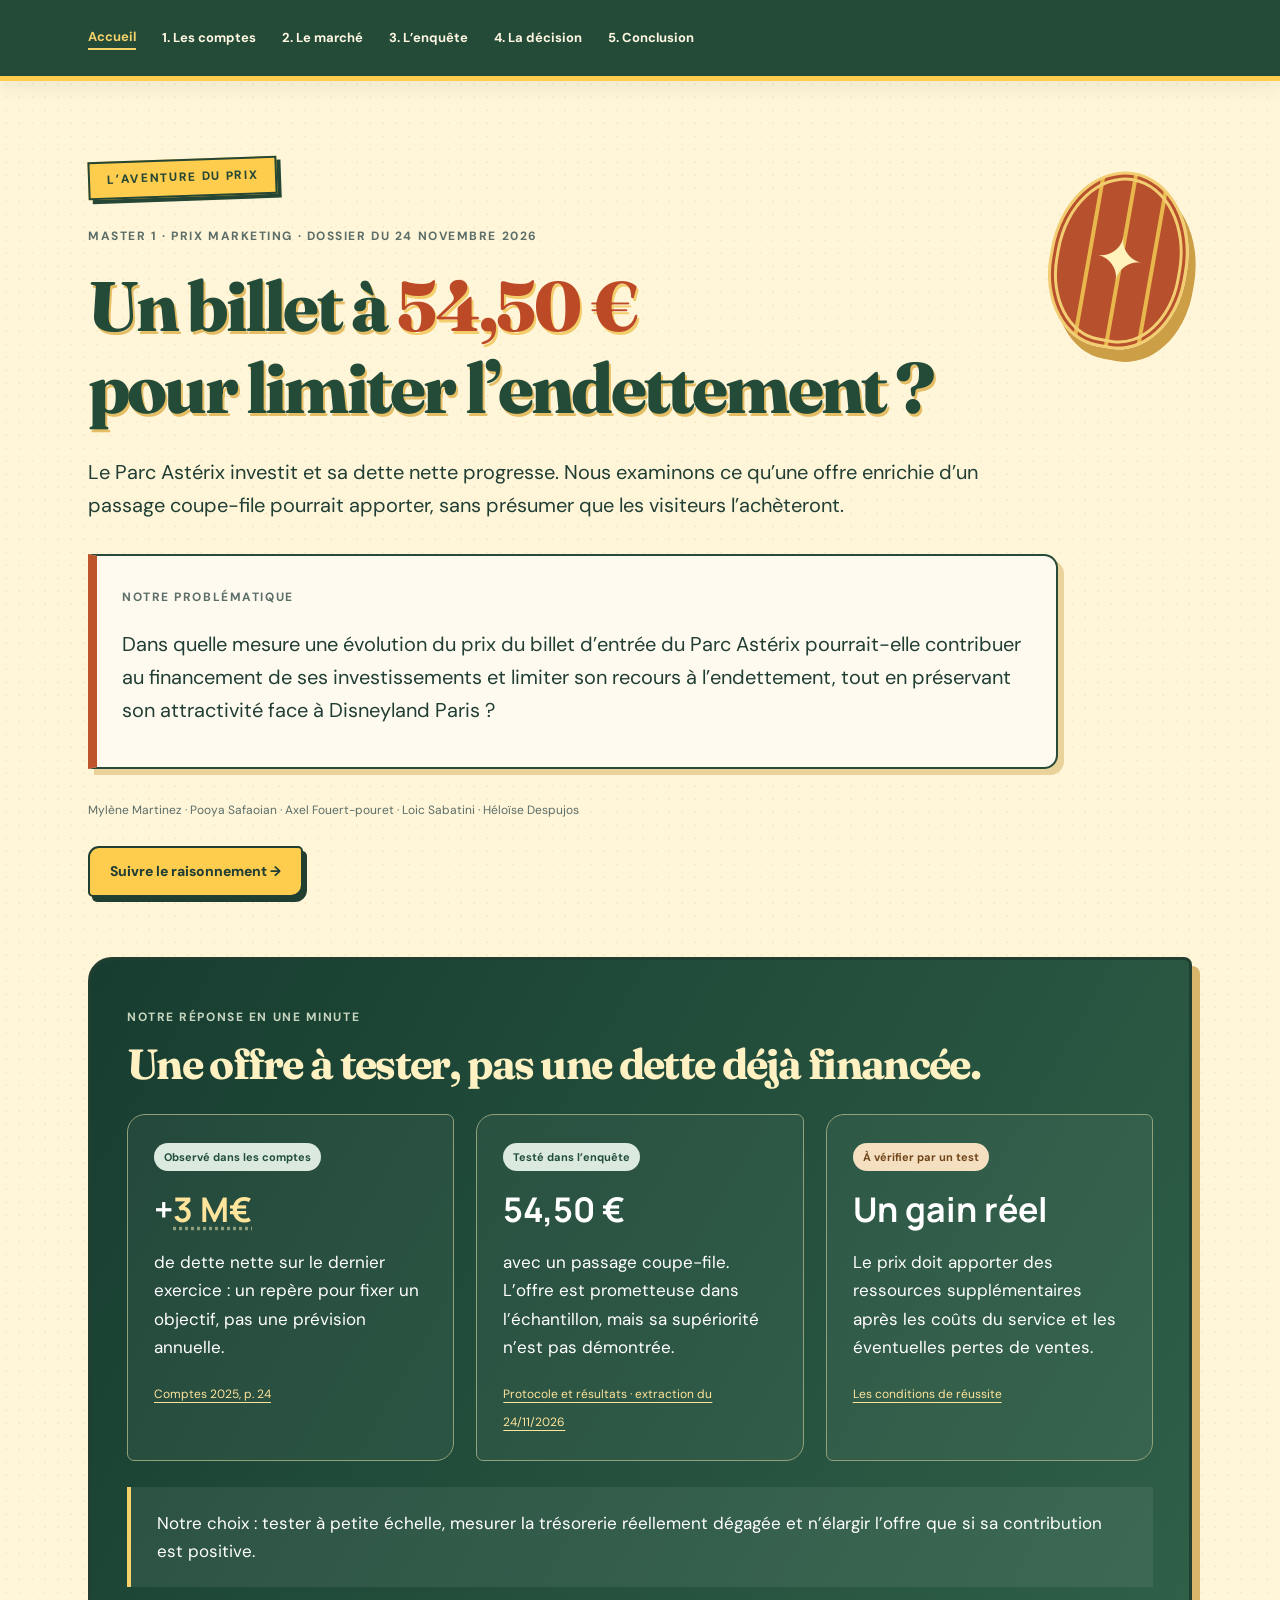
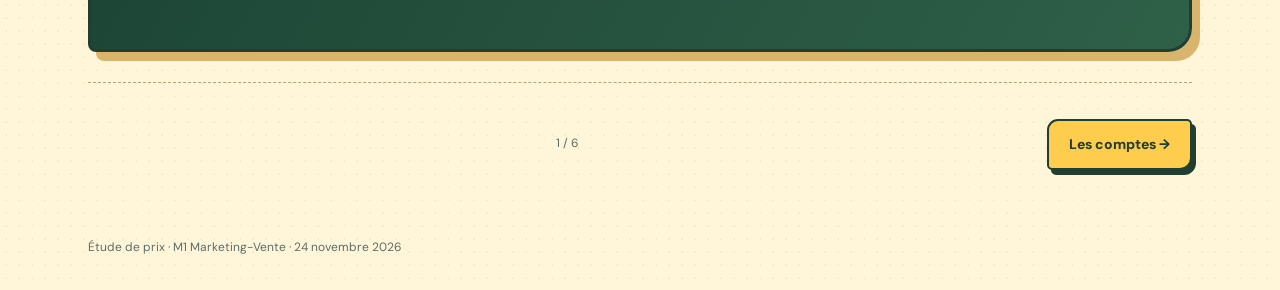
==== commit f583d25f: "Add files via upload" ====
--- a/index.html
+++ b/index.html
@@ -1,519 +1,13 @@
-<!doctype html>
-<html lang="fr">
-<head>
-<meta charset="utf-8">
-<meta name="viewport" content="width=device-width, initial-scale=1, viewport-fit=cover">
-<title>Prix Parc Astérix 2026</title>
-<meta name="description" content="Jusqu'où peut monter le billet du Parc Astérix ? Concurrents, prix relevés le 1er octobre 2026, comptes de Grévin et compagnie et plafond tarifaire provisoire.">
-<link rel="preconnect" href="https://fonts.googleapis.com">
-<link rel="preconnect" href="https://fonts.gstatic.com" crossorigin>
-<link rel="stylesheet" href="https://fonts.googleapis.com/css2?family=Archivo:wdth,wght@62..125,400..900&family=Public+Sans:ital,wght@0,400;0,600;1,400&family=IBM+Plex+Mono:wght@400;500&display=swap">
-<style>
-/* Une colonne de lecture, des chiffres clés et des tableaux sobres. Chaque chiffre des comptes est un lien vers sa page dans le PDF. */
-:root {
-  --bg: #F2F5FA; --surface: #FFFFFF; --fg: #13213B; --muted: #56637A; --line: #D5DDEA;
-  --accent: #1F4FB8; --gold: #F2B705; --neutral-bar: #A9B5C9; --neutral-bar-soft: #D6DEEA; --ceiling: #C8262E;
-  --display: "Archivo", "Arial Narrow", system-ui, sans-serif;
-  --body: "Public Sans", system-ui, -apple-system, "Segoe UI", sans-serif;
-  --mono: "IBM Plex Mono", ui-monospace, "SFMono-Regular", Menlo, monospace;
-  color-scheme: light;
-}
-@media (prefers-color-scheme: dark) {
-  :root:not([data-theme="light"]) {
-    --bg: #0D1422; --surface: #152035; --fg: #E6ECF6; --muted: #9AA8C0; --line: #26344E;
-    --accent: #7FA6FF; --gold: #F5C431; --neutral-bar: #5A6984; --neutral-bar-soft: #2E3B55; --ceiling: #FF6B6B;
-    color-scheme: dark;
-  }
-}
-:root[data-theme="dark"] {
-  --bg: #0D1422; --surface: #152035; --fg: #E6ECF6; --muted: #9AA8C0; --line: #26344E;
-  --accent: #7FA6FF; --gold: #F5C431; --neutral-bar: #5A6984; --neutral-bar-soft: #2E3B55; --ceiling: #FF6B6B;
-  color-scheme: dark;
-}
-* { box-sizing: border-box; }
-body { margin: 0; background: var(--bg); color: var(--fg); font-family: var(--body); font-size: 1rem; line-height: 1.6; padding-inline: 16px; }
-a { color: var(--accent); text-underline-offset: 2px; }
-a:focus-visible, summary:focus-visible { outline: 2px solid var(--accent); outline-offset: 2px; }
-.wrap { max-width: 60rem; margin-inline: auto; }
-.prose { max-width: 65ch; }
-h1, h2, h3 { font-family: var(--display); text-wrap: balance; margin: 0; line-height: 1.05; }
-h2 { font-size: clamp(1.6rem, 3.5vw, 2.2rem); font-weight: 800; font-stretch: 85%; letter-spacing: -0.01em; }
-h3 { font-size: 1.1rem; font-weight: 700; }
-p { margin: 0; }
-.eyebrow { font-family: var(--mono); font-size: 0.75rem; letter-spacing: 0.08em; text-transform: uppercase; color: var(--muted); }
-.num { font-variant-numeric: tabular-nums; }
-
-nav.top { position: sticky; top: 0; z-index: 5; background: color-mix(in srgb, var(--bg) 92%, transparent); backdrop-filter: blur(6px); border-bottom: 1px solid var(--line); margin-inline: -16px; padding-inline: 16px; }
-nav.top .wrap { display: flex; gap: 1.25rem; align-items: center; overflow-x: auto; padding-block: 0.7rem; white-space: nowrap; scrollbar-width: none; }
-nav.top .brand { font-family: var(--display); font-weight: 900; font-stretch: 75%; font-size: 1.05rem; text-transform: uppercase; color: var(--fg); text-decoration: none; }
-nav.top a:not(.brand) { color: var(--muted); text-decoration: none; font-size: 0.9rem; }
-nav.top a:not(.brand):hover { color: var(--fg); }
-
-header.hero { padding-block: 3.2rem 2.4rem; display: grid; gap: 1.8rem; }
-.hero h1 { font-size: clamp(2.5rem, 8vw, 5rem); font-weight: 900; font-stretch: 70%; text-transform: uppercase; line-height: 0.92; }
-.hero h1 mark { background: none; color: inherit; box-shadow: inset 0 -0.28em 0 var(--gold); }
-.lede { font-size: 1.15rem; color: var(--muted); max-width: 58ch; }
-.ticket { display: grid; grid-template-columns: 1fr auto; background: var(--surface); border: 1px solid var(--line); border-radius: 10px; max-width: 36rem; }
-.ticket .main { padding: 1.1rem 1.3rem; display: grid; gap: 0.3rem; min-width: 0; }
-.ticket .stub { border-left: 2px dashed var(--line); padding: 1.1rem 1.3rem; display: grid; align-content: center; justify-items: center; font-family: var(--display); font-weight: 900; font-stretch: 75%; font-size: 2.8rem; line-height: 1; color: var(--ceiling); }
-.ticket .stub small { font-family: var(--mono); font-size: 0.68rem; font-weight: 400; color: var(--muted); letter-spacing: 0.06em; text-transform: uppercase; margin-top: 0.3rem; }
-
-section { padding-block: 2.8rem; border-top: 1px solid var(--line); display: grid; gap: 1.3rem; scroll-margin-top: 3.5rem; }
-.head { display: grid; gap: 0.5rem; }
-.note { font-size: 0.92rem; color: var(--muted); border-left: 3px solid var(--gold); padding: 0.2rem 0 0.2rem 0.9rem; max-width: 68ch; }
-.sources { font-size: 0.82rem; color: var(--muted); line-height: 1.7; }
-.sources a { color: var(--muted); }
-
-.trio { display: grid; grid-template-columns: repeat(auto-fit, minmax(15rem, 1fr)); gap: 1rem; }
-.card { background: var(--surface); border: 1px solid var(--line); border-radius: 10px; padding: 1.1rem 1.2rem; display: grid; gap: 0.5rem; align-content: start; min-width: 0; }
-.card .big { font-family: var(--display); font-weight: 800; font-stretch: 80%; font-size: 2.1rem; line-height: 1.05; }
-.card p { font-size: 0.92rem; color: var(--muted); }
-.card.ast { border-color: var(--accent); }
-.card ul { margin: 0; padding-left: 1.1rem; font-size: 0.92rem; display: grid; gap: 0.2rem; }
-.card ul small { color: var(--muted); }
-
-/* Graphique des prix et barres simples */
-.chart { background: var(--surface); border: 1px solid var(--line); border-radius: 10px; padding: 1.1rem 1.2rem 0.9rem; display: grid; gap: 0.9rem; margin: 0; }
-.legend { display: flex; flex-wrap: wrap; gap: 0.4rem 1.2rem; font-size: 0.82rem; color: var(--muted); }
-.legend i { display: inline-block; width: 12px; height: 12px; border-radius: 2px; vertical-align: -1px; margin-right: 0.35rem; }
-.legend i.ast { background: var(--accent); } .legend i.oth { background: var(--neutral-bar); }
-.legend i.rng { background: var(--neutral-bar-soft); border: 1px solid var(--neutral-bar); }
-.legend i.ceil { width: 0; border-left: 2px dashed var(--ceiling); border-radius: 0; height: 13px; }
-.bars { display: grid; grid-template-columns: minmax(8.5rem, 13rem) 1fr; row-gap: 0.45rem; column-gap: 0.9rem; align-items: center; }
-.bars.simple { grid-template-columns: minmax(4.5rem, 6rem) 1fr; }
-.bars .name { font-size: 0.88rem; line-height: 1.25; min-width: 0; }
-.bars .name small { display: block; color: var(--muted); font-size: 0.76rem; }
-.bars .name.ast { font-weight: 600; }
-.track { position: relative; height: 26px; margin-right: 5rem; }
-.bars:not(.simple) .track { margin-right: 0; }
-.bars:not(.simple) .track::after { content: ""; position: absolute; top: -4px; bottom: -4px; left: calc(59 / 130 * 100%); border-left: 2px dashed var(--ceiling); }
-.bar { position: absolute; top: 3px; height: 20px; left: 0; border-radius: 0 3px 3px 0; background: var(--neutral-bar); }
-.bar.ast { background: var(--accent); }
-.bar.range { background: var(--neutral-bar-soft); border: 1px solid var(--neutral-bar); border-left: none; }
-.val { position: absolute; top: 3px; line-height: 20px; font-family: var(--mono); font-size: 0.78rem; padding-left: 0.4rem; white-space: nowrap; font-variant-numeric: tabular-nums; }
-.val.in { transform: translateX(-100%); padding: 0 0.45rem 0 0; }
-.axis { display: grid; grid-template-columns: minmax(8.5rem, 13rem) 1fr; column-gap: 0.9rem; }
-.ticks { position: relative; height: 1.2rem; border-top: 1px solid var(--line); font-family: var(--mono); font-size: 0.7rem; color: var(--muted); }
-.ticks span { position: absolute; top: 0.15rem; transform: translateX(-50%); }
-.ticks span:first-child { transform: none; }
-.ticks span.c { color: var(--ceiling); font-weight: 500; }
-
-/* Tableaux */
-.tablebox { overflow-x: auto; border: 1px solid var(--line); border-radius: 10px; background: var(--surface); }
-table { border-collapse: collapse; width: 100%; font-size: 0.9rem; min-width: 34rem; }
-caption { text-align: left; padding: 0.7rem 0.9rem; font-size: 0.82rem; color: var(--muted); }
-th, td { text-align: left; vertical-align: top; padding: 0.6rem 0.9rem; border-bottom: 1px solid var(--line); }
-tr:last-child > * { border-bottom: none; }
-thead th { font-family: var(--mono); font-size: 0.7rem; font-weight: 500; letter-spacing: 0.07em; text-transform: uppercase; color: var(--muted); background: var(--bg); }
-tbody th { font-weight: 600; }
-td.n, th.n, td.price, th.price { text-align: right; font-family: var(--mono); font-variant-numeric: tabular-nums; white-space: nowrap; }
-tr.ast td:first-child { box-shadow: inset 3px 0 0 var(--accent); font-weight: 600; }
-.unite { display: block; font-weight: 400; font-size: 0.72rem; color: var(--muted); font-family: var(--mono); }
-table.grevin a.n { color: var(--fg); text-decoration: underline dotted var(--accent); text-underline-offset: 4px; }
-table.grevin a.n:hover { color: var(--accent); text-decoration-style: solid; }
-table.grevin tr.calcule { background: color-mix(in srgb, var(--gold) 9%, transparent); }
-table.grevin tr.calcule td { color: var(--muted); font-style: italic; }
-table.grevin tr.calcule th { font-weight: 400; }
-td .muted { color: var(--muted); }
-details.plus { background: var(--surface); border: 1px solid var(--line); border-radius: 10px; padding: 0.7rem 1rem; }
-details.plus summary { cursor: pointer; font-weight: 600; font-size: 0.95rem; }
-details.plus .tablebox { margin-top: 0.8rem; border: none; border-radius: 0; }
-.tag { font-family: var(--mono); font-size: 0.68rem; letter-spacing: 0.05em; text-transform: uppercase; border: 1px solid var(--line); border-radius: 999px; padding: 0.05rem 0.5rem; color: var(--muted); white-space: nowrap; }
-.tag.papier { color: var(--accent); border-color: var(--accent); }
-
-.deux { display: grid; grid-template-columns: repeat(auto-fit, minmax(19rem, 1fr)); gap: 1rem; }
-.points { margin: 0; padding-left: 1.2rem; display: grid; gap: 0.55rem; max-width: 70ch; }
-
-.ceiling-grid { display: grid; grid-template-columns: repeat(auto-fit, minmax(14rem, 1fr)); gap: 1rem; }
-.cmp { border-top: 3px solid var(--line); padding-top: 0.8rem; display: grid; gap: 0.35rem; align-content: start; }
-.cmp .big { font-family: var(--display); font-weight: 900; font-stretch: 75%; font-size: 2.6rem; line-height: 1; }
-.cmp p { font-size: 0.92rem; color: var(--muted); }
-.cmp.warn { border-top-color: var(--ceiling); } .cmp.ok { border-top-color: var(--accent); }
-.verdict { background: var(--surface); border: 1px solid var(--line); border-radius: 10px; padding: 1.2rem 1.3rem; max-width: 70ch; display: grid; gap: 0.5rem; }
-
-.offer { border-radius: 12px; overflow: hidden; border: 2px solid var(--fg); }
-.offer .hd { background: var(--fg); color: var(--bg); padding: 1rem 1.3rem; display: flex; justify-content: space-between; gap: 1rem; flex-wrap: wrap; align-items: baseline; }
-.offer .hd h3 { font-size: 1.6rem; font-weight: 900; font-stretch: 72%; text-transform: uppercase; }
-.offer .hd .eyebrow { color: inherit; opacity: 0.75; }
-.offer .bd { background: var(--surface); display: grid; grid-template-columns: repeat(auto-fit, minmax(14rem, 1fr)); }
-.offer .bd div { padding: 1rem 1.3rem; display: grid; gap: 0.3rem; align-content: start; border-right: 1px dashed var(--line); }
-.offer .bd div:last-child { border-right: none; }
-.offer .bd strong { font-family: var(--display); font-size: 2.2rem; font-weight: 900; font-stretch: 75%; line-height: 1; }
-
-.cta { display: inline-block; background: var(--accent); color: #fff; text-decoration: none; font-weight: 600; padding: 0.7rem 1.3rem; border-radius: 999px; width: fit-content; }
-:root[data-theme="dark"] .cta { color: #0D1422; }
-@media (prefers-color-scheme: dark) { :root:not([data-theme="light"]) .cta { color: #0D1422; } }
-
-ol.src, ul.src { margin: 0; padding-left: 1.3rem; display: grid; gap: 0.45rem; font-size: 0.9rem; max-width: 80ch; }
-ol.src small, ul.src small { color: var(--muted); }
-footer { border-top: 1px solid var(--line); padding-block: 2rem 3rem; color: var(--muted); font-size: 0.85rem; }
-
-@media (max-width: 560px) {
-  .bars, .axis { grid-template-columns: 7.2rem 1fr; column-gap: 0.6rem; }
-  .bars.simple { grid-template-columns: 4.6rem 1fr; }
-  .bars .name small { display: none; }
-  .ticket .stub { font-size: 2.2rem; padding-inline: 0.9rem; }
-}
-@media (prefers-reduced-motion: no-preference) {
-  .bar { transform-origin: left; animation: grow 700ms cubic-bezier(.2,.7,.2,1) both; }
-  @keyframes grow { from { transform: scaleX(0.02); } to { transform: scaleX(1); } }
-}
-</style>
-</head>
-<body>
-
-<nav class="top" aria-label="Sections">
-  <div class="wrap">
-    <a class="brand" href="#haut">Prix Astérix</a>
-    <a href="#bref">En bref</a>
-    <a href="#concurrents">Concurrents</a>
-    <a href="#prix">Prix</a>
-    <a href="#finances">Finances</a>
-    <a href="#plafond">Plafond</a>
-    <a href="#justification">Pourquoi 54,50&nbsp;€</a>
-    <a href="#offre">Offre test</a>
-    <a href="#resultats">Résultats</a>
-    <a href="#sources">Sources</a>
-  </div>
-</nav>
-
-<main class="wrap" id="haut">
-  <header class="hero">
-    <p class="eyebrow">Étude de marché · prix relevés le 1er octobre 2026</p>
-    <h1>Jusqu'où peut monter<br>le billet du <mark>Parc Astérix</mark>&nbsp;?</h1>
-    <p class="lede">Que font les concurrents, combien gagne le parc, et quel prix de billet reste acceptable pour une sortie en famille ou entre amis ?</p>
-    <div class="ticket" role="group" aria-label="Plafond provisoire">
-      <div class="main">
-        <span class="eyebrow">Plafond provisoire</span>
-        <strong style="font-size:1.05rem">Billet adulte daté, 1 jour / 1 parc, période verte</strong>
-        <span style="color:var(--muted);font-size:0.9rem">Repère : Disneyland Paris, de 52 à 59&nbsp;€<sup><a href="#sources">web</a></sup>. À recalculer pour la même date chez chaque concurrent.</span>
-      </div>
-      <div class="stub num">59&nbsp;€<small>plafond</small></div>
-    </div>
-  </header>
-
-  <section id="bref" aria-labelledby="t-bref">
-    <div class="head">
-      <p class="eyebrow">En bref</p>
-      <h2 id="t-bref">Trois choses à retenir</h2>
-    </div>
-    <div class="trio">
-      <div class="card ast">
-        <span class="eyebrow">Un parc qui bat des records</span>
-        <span class="big num">2,89&nbsp;M</span>
-        <p>de visiteurs en 2024/25, pour 215,8&nbsp;M€ de chiffre d'affaires. Les deux sont des records, d'après l'annexe des comptes. <a href="sources/grevin-comptes-sociaux-2025.pdf#page=15">Voir la page</a></p>
-      </div>
-      <div class="card">
-        <span class="eyebrow">Une marge qui baisse</span>
-        <span class="big num">19,2 → 12,3&nbsp;%</span>
-        <p>C'est la part du chiffre d'affaires qui reste en résultat d'exploitation, de 2021/22 à 2024/25 (calcul à partir des comptes, voir « Finances »).</p>
-      </div>
-      <div class="card">
-        <span class="eyebrow">Un prix plafond</span>
-        <span class="big num">59&nbsp;€</span>
-        <p>Le prix d'appel de Disneyland Paris limite la hausse du billet daté. Le parc peut monter sur les dates de forte demande et le billet flexible.</p>
-      </div>
-    </div>
-  </section>
-
-  <section id="concurrents" aria-labelledby="t-conc">
-    <div class="head">
-      <p class="eyebrow">Concurrence</p>
-      <h2 id="t-conc">Qui concurrence le Parc Astérix ?</h2>
-    </div>
-    <p class="prose">Le besoin : sortir en famille ou entre amis pour une journée immersive à un prix jugé acceptable, surtout en Île-de-France et dans le nord de la France.</p>
-    <div class="trio">
-      <div class="card ast">
-        <h3>Concurrents directs</h3>
-        <p>Même journée en parc d'attractions.</p>
-        <ul>
-          <li>Disneyland Paris <small>le comparable premium, deux parcs</small></li>
-          <li>La Mer de Sable <small>parc familial régional, prix plus bas</small></li>
-          <li>Parc Saint-Paul <small>parc familial régional, prix plus bas</small></li>
-        </ul>
-      </div>
-      <div class="card">
-        <h3>Concurrents indirects</h3>
-        <p>Une autre promesse, pour le même budget.</p>
-        <ul>
-          <li>Puy du Fou <small>spectacles et séjours</small></li>
-          <li>Autres parcs de loisirs <small>sorties et week-ends</small></li>
-        </ul>
-      </div>
-      <div class="card">
-        <h3>Alternatives</h3>
-        <p>Elles captent le temps libre et le budget.</p>
-        <ul>
-          <li>Parcs publics et forêts</li>
-          <li>Cinéma et loisirs en salle</li>
-          <li>Sorties gratuites ou activités à la maison</li>
-        </ul>
-      </div>
-    </div>
-    <p class="note">Ordre de grandeur : le Parc Astérix a reçu 2,89&nbsp;M de visiteurs en 2024/25 (<a href="sources/grevin-comptes-sociaux-2025.pdf#page=15">comptes 2025, p.&nbsp;15</a>). Le parc Disneyland Paris en a compté 10,2&nbsp;M en 2024 selon le classement TEA<sup><a href="#sources">web</a></sup>. Ce sont des périodes différentes : exercice du 1er octobre au 30 septembre d'un côté, année civile de l'autre.</p>
-  </section>
-
-  <section id="prix" aria-labelledby="t-prix">
-    <div class="head">
-      <p class="eyebrow">Les prix</p>
-      <h2 id="t-prix">Prix d'appel adulte pour une journée</h2>
-    </div>
-    <p class="note">Ce sont des points d'entrée, pas des paniers comparables à date égale : le nombre de parcs, la date, la flexibilité et les services inclus changent la valeur de l'offre.</p>
-    <figure class="chart" aria-label="Graphique des prix d'appel adulte en euros, avec le plafond provisoire à 59 euros">
-      <div class="legend">
-        <span><i class="ast"></i>Parc Astérix</span>
-        <span><i class="oth"></i>Concurrents</span>
-        <span><i class="rng"></i>Fourchette selon la date</span>
-        <span><i class="ceil"></i>Plafond provisoire 59&nbsp;€</span>
-      </div>
-      <div class="bars" id="bars"></div>
-      <div class="axis" aria-hidden="true"><span></span><div class="ticks" id="ticks"></div></div>
-    </figure>
-    <details class="plus">
-      <summary>Voir le détail des offres et leurs conditions</summary>
-      <div class="tablebox">
-        <table>
-          <thead><tr><th>Acteur</th><th>Offre</th><th class="price">Prix adulte</th><th>Conditions</th></tr></thead>
-          <tbody>
-            <tr class="ast"><td>Parc Astérix</td><td>Billet Malin</td><td class="price">49&nbsp;€</td><td>Tarif unique, quantité limitée, billet daté</td></tr>
-            <tr class="ast"><td>Parc Astérix</td><td>Billet Futé</td><td class="price">dès 56&nbsp;€</td><td>Billet daté, réservation au plus tard à J-7</td></tr>
-            <tr class="ast"><td>Parc Astérix</td><td>Liberté Flex</td><td class="price">68&nbsp;€</td><td>Billet modifiable, réservation possible jusqu'au jour J</td></tr>
-            <tr><td>Disneyland Paris</td><td>1 jour / 1 parc, daté</td><td class="price">52 à 59&nbsp;€</td><td>Période verte, prix variable selon la date et la demande</td></tr>
-            <tr><td>Disneyland Paris</td><td>1 jour / 2 parcs, daté</td><td class="price">87 à 94&nbsp;€</td><td>Période verte, deux parcs : offre différente d'une journée Astérix</td></tr>
-            <tr><td>Disneyland Paris</td><td>Billet Liberté, 1 parc</td><td class="price">119&nbsp;€</td><td>Date flexible</td></tr>
-            <tr><td>La Mer de Sable</td><td>Billet daté Citrouille</td><td class="price">dès 28&nbsp;€</td><td>Achat web, places limitées <span class="muted">· guichet : 34,90&nbsp;€</span></td></tr>
-            <tr><td>Parc Saint-Paul</td><td>Billet non daté</td><td class="price">dès 29&nbsp;€</td><td>Parking gratuit, plus de 35 attractions annoncées</td></tr>
-            <tr><td>Puy du Fou</td><td>Billet journée</td><td class="price">dès 47&nbsp;€</td><td>Offre centrée sur les spectacles, tarifs variables selon la date</td></tr>
-          </tbody>
-        </table>
-      </div>
-    </details>
-    <p class="sources">Sources : sites de billetterie et de tarifs consultés le 1er octobre 2026, détaillés dans la partie « Sources » en bas de page (billetteries Astérix, Disney, Mer de Sable, Parc Saint-Paul, Puy du Fou).</p>
-  </section>
-
-  <section id="finances" aria-labelledby="t-fin">
-    <div class="head">
-      <p class="eyebrow">Les finances du Parc Astérix</p>
-      <h2 id="t-fin">Un parc qui se porte bien, mais dont la marge baisse</h2>
-    </div>
-    <p class="prose">Le Parc Astérix est exploité par la société <strong>Grévin et compagnie</strong>, qui publie ses comptes. Les chiffres ci-dessous viennent directement de ces comptes.</p>
-    <p class="note"><strong>Comment vérifier :</strong> chaque chiffre souligné est un lien. Il ouvre le PDF des comptes à la page où le chiffre figure. Les lignes en italique sont calculées à partir de deux chiffres des comptes.</p>
-
-    <div class="tablebox"><table class="grevin">
-<caption>Comptes sociaux de Grévin et compagnie, société du Parc Astérix · exercices clos le 30 septembre</caption>
-<thead><tr><th scope="col">Indicateur</th><th scope="col" class="n">2020/21</th><th scope="col" class="n">2021/22</th><th scope="col" class="n">2022/23</th><th scope="col" class="n">2023/24</th><th scope="col" class="n">2024/25</th></tr></thead><tbody>
-<tr><th scope="row">Visiteurs <span class="unite">millions</span></th><td class="n"><a class="n" href="sources/grevin-comptes-sociaux-2021.pdf#page=11" title="annexe 2021, p. 11 : pandémie, l&#x27;activité ne reprend que le 9 juin 2021, pas de chiffre de visiteurs" aria-label="n.c. : annexe 2021, p. 11 : pandémie, l&#x27;activité ne reprend que le 9 juin 2021, pas de chiffre de visiteurs">n.c.</a></td><td class="n"><a class="n" href="sources/grevin-comptes-sociaux-2023.pdf#page=6" title="annexe 2023, p. 6 : 2,6 millions de visiteurs en 2021/2022" aria-label="2,6 : annexe 2023, p. 6 : 2,6 millions de visiteurs en 2021/2022">2,6</a></td><td class="n"><a class="n" href="sources/grevin-comptes-sociaux-2024.pdf#page=42" title="annexe 2024, p. 42 : 2 815 428 visiteurs en 2022/2023" aria-label="2,82 : annexe 2024, p. 42 : 2 815 428 visiteurs en 2022/2023">2,82</a></td><td class="n"><a class="n" href="sources/grevin-comptes-sociaux-2024.pdf#page=42" title="annexe 2024, p. 42 : 2 841 873 visiteurs en 2023/2024" aria-label="2,84 : annexe 2024, p. 42 : 2 841 873 visiteurs en 2023/2024">2,84</a></td><td class="n"><a class="n" href="sources/grevin-comptes-sociaux-2025.pdf#page=15" title="annexe 2025, p. 15 : 2 892 648 visiteurs en 2024/2025" aria-label="2,89 : annexe 2025, p. 15 : 2 892 648 visiteurs en 2024/2025">2,89</a></td></tr>
-<tr><th scope="row">Chiffre d'affaires <span class="unite">M€</span></th><td class="n"><a class="n" href="sources/grevin-comptes-sociaux-2021.pdf#page=9" title="compte de résultat 2021, p. 9 : chiffre d&#x27;affaires net 80 386 286 €" aria-label="80,4 : compte de résultat 2021, p. 9 : chiffre d&#x27;affaires net 80 386 286 €">80,4</a></td><td class="n"><a class="n" href="sources/grevin-comptes-sociaux-2022.pdf#page=10" title="compte de résultat 2022, p. 10 : chiffre d&#x27;affaires net 171 690 427 €" aria-label="171,7 : compte de résultat 2022, p. 10 : chiffre d&#x27;affaires net 171 690 427 €">171,7</a></td><td class="n"><a class="n" href="sources/grevin-comptes-sociaux-2023.pdf#page=4" title="compte de résultat 2023, p. 4 : chiffre d&#x27;affaires net 196 440 744 €" aria-label="196,4 : compte de résultat 2023, p. 4 : chiffre d&#x27;affaires net 196 440 744 €">196,4</a></td><td class="n"><a class="n" href="sources/grevin-comptes-sociaux-2024.pdf#page=3" title="compte de résultat 2024, p. 3 : chiffre d&#x27;affaires net 206 467 622 €" aria-label="206,5 : compte de résultat 2024, p. 3 : chiffre d&#x27;affaires net 206 467 622 €">206,5</a></td><td class="n"><a class="n" href="sources/grevin-comptes-sociaux-2025.pdf#page=13" title="compte de résultat 2025, p. 13 : chiffre d&#x27;affaires net 215 816 141 €" aria-label="215,8 : compte de résultat 2025, p. 13 : chiffre d&#x27;affaires net 215 816 141 €">215,8</a></td></tr>
-<tr><th scope="row">Résultat d'exploitation <span class="unite">M€</span></th><td class="n"><a class="n" href="sources/grevin-comptes-sociaux-2021.pdf#page=9" title="compte de résultat 2021, p. 9 : résultat d&#x27;exploitation −5 487 719 €" aria-label="−5,5 : compte de résultat 2021, p. 9 : résultat d&#x27;exploitation −5 487 719 €">−5,5</a></td><td class="n"><a class="n" href="sources/grevin-comptes-sociaux-2022.pdf#page=10" title="compte de résultat 2022, p. 10 : résultat d&#x27;exploitation 33 050 063 €" aria-label="33,1 : compte de résultat 2022, p. 10 : résultat d&#x27;exploitation 33 050 063 €">33,1</a></td><td class="n"><a class="n" href="sources/grevin-comptes-sociaux-2023.pdf#page=4" title="compte de résultat 2023, p. 4 : résultat d&#x27;exploitation 32 307 248 €" aria-label="32,3 : compte de résultat 2023, p. 4 : résultat d&#x27;exploitation 32 307 248 €">32,3</a></td><td class="n"><a class="n" href="sources/grevin-comptes-sociaux-2024.pdf#page=3" title="compte de résultat 2024, p. 3 : résultat d&#x27;exploitation 30 822 899 €" aria-label="30,8 : compte de résultat 2024, p. 3 : résultat d&#x27;exploitation 30 822 899 €">30,8</a></td><td class="n"><a class="n" href="sources/grevin-comptes-sociaux-2025.pdf#page=13" title="compte de résultat 2025, p. 13 : résultat d&#x27;exploitation 26 486 604 €" aria-label="26,5 : compte de résultat 2025, p. 13 : résultat d&#x27;exploitation 26 486 604 €">26,5</a></td></tr>
-<tr><th scope="row">Bénéfice net <span class="unite">M€</span></th><td class="n"><a class="n" href="sources/grevin-comptes-sociaux-2021.pdf#page=10" title="compte de résultat 2021, p. 10 : perte de 7 347 128 €" aria-label="−7,3 : compte de résultat 2021, p. 10 : perte de 7 347 128 €">−7,3</a></td><td class="n"><a class="n" href="sources/grevin-comptes-sociaux-2022.pdf#page=11" title="compte de résultat 2022, p. 11 : bénéfice 25 962 326 €" aria-label="26,0 : compte de résultat 2022, p. 11 : bénéfice 25 962 326 €">26,0</a></td><td class="n"><a class="n" href="sources/grevin-comptes-sociaux-2023.pdf#page=5" title="compte de résultat 2023, p. 5 : bénéfice 20 367 564 €" aria-label="20,4 : compte de résultat 2023, p. 5 : bénéfice 20 367 564 €">20,4</a></td><td class="n"><a class="n" href="sources/grevin-comptes-sociaux-2024.pdf#page=4" title="compte de résultat 2024, p. 4 : bénéfice 17 562 478 €" aria-label="17,6 : compte de résultat 2024, p. 4 : bénéfice 17 562 478 €">17,6</a></td><td class="n"><a class="n" href="sources/grevin-comptes-sociaux-2025.pdf#page=14" title="compte de résultat 2025, p. 14 : bénéfice 14 695 520 €" aria-label="14,7 : compte de résultat 2025, p. 14 : bénéfice 14 695 520 €">14,7</a></td></tr>
-<tr><th scope="row">Investissements de l'année <span class="unite">M€</span></th><td class="n"><a class="n" href="sources/grevin-comptes-sociaux-2021.pdf#page=15" title="annexe 2021, p. 15 : acquisitions d&#x27;immobilisations 11 175 999 €" aria-label="11,2 : annexe 2021, p. 15 : acquisitions d&#x27;immobilisations 11 175 999 €">11,2</a></td><td class="n"><a class="n" href="sources/grevin-comptes-sociaux-2022.pdf#page=16" title="annexe 2022, p. 16 : acquisitions d&#x27;immobilisations 33 600 462 €" aria-label="33,6 : annexe 2022, p. 16 : acquisitions d&#x27;immobilisations 33 600 462 €">33,6</a></td><td class="n"><a class="n" href="sources/grevin-comptes-sociaux-2023.pdf#page=10" title="annexe 2023, p. 10 : acquisitions d&#x27;immobilisations 41 827 877 €" aria-label="41,8 : annexe 2023, p. 10 : acquisitions d&#x27;immobilisations 41 827 877 €">41,8</a></td><td class="n"><a class="n" href="sources/grevin-comptes-sociaux-2024.pdf#page=46" title="annexe 2024, p. 46 : acquisitions d&#x27;immobilisations 45 738 969 €" aria-label="45,7 : annexe 2024, p. 46 : acquisitions d&#x27;immobilisations 45 738 969 €">45,7</a></td><td class="n"><a class="n" href="sources/grevin-comptes-sociaux-2025.pdf#page=19" title="annexe 2025, p. 19 : acquisitions d&#x27;immobilisations 44 114 311 €" aria-label="44,1 : annexe 2025, p. 19 : acquisitions d&#x27;immobilisations 44 114 311 €">44,1</a></td></tr>
-<tr><th scope="row">Dette financière nette <span class="unite">M€</span></th><td class="n"><a class="n" href="sources/grevin-comptes-sociaux-2021.pdf#page=20" title="annexe 2021, p. 20 : dettes financières nettes de la trésorerie 90,9 M€" aria-label="91 : annexe 2021, p. 20 : dettes financières nettes de la trésorerie 90,9 M€">91</a></td><td class="n"><a class="n" href="sources/grevin-comptes-sociaux-2022.pdf#page=21" title="annexe 2022, p. 21 : dettes financières nettes de la trésorerie 63 M€" aria-label="63 : annexe 2022, p. 21 : dettes financières nettes de la trésorerie 63 M€">63</a></td><td class="n"><a class="n" href="sources/grevin-comptes-sociaux-2023.pdf#page=15" title="annexe 2023, p. 15 : dettes financières nettes de la trésorerie 67 M€" aria-label="67 : annexe 2023, p. 15 : dettes financières nettes de la trésorerie 67 M€">67</a></td><td class="n"><a class="n" href="sources/grevin-comptes-sociaux-2024.pdf#page=51" title="annexe 2024, p. 51 : dettes financières nettes de la trésorerie 87 M€" aria-label="87 : annexe 2024, p. 51 : dettes financières nettes de la trésorerie 87 M€">87</a></td><td class="n"><a class="n" href="sources/grevin-comptes-sociaux-2025.pdf#page=24" title="annexe 2025, p. 24 : dettes financières nettes de la trésorerie 90 M€" aria-label="90 : annexe 2025, p. 24 : dettes financières nettes de la trésorerie 90 M€">90</a></td></tr>
-<tr><th scope="row">Capitaux propres <span class="unite">M€</span></th><td class="n"><a class="n" href="sources/grevin-comptes-sociaux-2021.pdf#page=8" title="bilan passif 2021, p. 8 : total capitaux propres 39 573 861 €" aria-label="39,6 : bilan passif 2021, p. 8 : total capitaux propres 39 573 861 €">39,6</a></td><td class="n"><a class="n" href="sources/grevin-comptes-sociaux-2022.pdf#page=9" title="bilan passif 2022, p. 9 : capitaux propres 65 536 188 €" aria-label="65,5 : bilan passif 2022, p. 9 : capitaux propres 65 536 188 €">65,5</a></td><td class="n"><a class="n" href="sources/grevin-comptes-sociaux-2023.pdf#page=3" title="bilan passif 2023, p. 3 : capitaux propres 78 962 020 €" aria-label="79,0 : bilan passif 2023, p. 3 : capitaux propres 78 962 020 €">79,0</a></td><td class="n"><a class="n" href="sources/grevin-comptes-sociaux-2024.pdf#page=2" title="bilan passif 2024, p. 2 : capitaux propres 84 307 051 €" aria-label="84,3 : bilan passif 2024, p. 2 : capitaux propres 84 307 051 €">84,3</a></td><td class="n"><a class="n" href="sources/grevin-comptes-sociaux-2025.pdf#page=12" title="bilan passif 2025, p. 12 : capitaux propres 88 451 138 €" aria-label="88,5 : bilan passif 2025, p. 12 : capitaux propres 88 451 138 €">88,5</a></td></tr>
-<tr><th scope="row">Effectif moyen <span class="unite">personnes</span></th><td class="n"><a class="n" href="sources/grevin-comptes-sociaux-2021.pdf#page=27" title="annexe 2021, p. 27 : effectif moyen 686" aria-label="686 : annexe 2021, p. 27 : effectif moyen 686">686</a></td><td class="n"><a class="n" href="sources/grevin-comptes-sociaux-2022.pdf#page=28" title="annexe 2022, p. 28 : effectif moyen 1 246" aria-label="1 246 : annexe 2022, p. 28 : effectif moyen 1 246">1 246</a></td><td class="n"><a class="n" href="sources/grevin-comptes-sociaux-2023.pdf#page=20" title="annexe 2023, p. 20 : effectif moyen 1 257" aria-label="1 257 : annexe 2023, p. 20 : effectif moyen 1 257">1 257</a></td><td class="n"><a class="n" href="sources/grevin-comptes-sociaux-2024.pdf#page=56" title="annexe 2024, p. 56 : effectif moyen 1 462" aria-label="1 462 : annexe 2024, p. 56 : effectif moyen 1 462">1 462</a></td><td class="n"><a class="n" href="sources/grevin-comptes-sociaux-2025.pdf#page=29" title="annexe 2025, p. 29 : effectif moyen 1 555" aria-label="1 555 : annexe 2025, p. 29 : effectif moyen 1 555">1 555</a></td></tr>
-<tr class="calcule"><th scope="row">Chiffre d'affaires par visiteur <span class="unite">€ · calculé</span></th><td class="n" title="Calcul : chiffre d'affaires ÷ visiteurs">—</td><td class="n" title="Calcul : chiffre d'affaires ÷ visiteurs">—</td><td class="n" title="Calcul : chiffre d'affaires ÷ visiteurs">69,8</td><td class="n" title="Calcul : chiffre d'affaires ÷ visiteurs">72,7</td><td class="n" title="Calcul : chiffre d'affaires ÷ visiteurs">74,6</td></tr>
-<tr class="calcule"><th scope="row">Marge d'exploitation <span class="unite">% du CA · calculé</span></th><td class="n" title="Calcul : résultat d'exploitation ÷ chiffre d'affaires">−6,8</td><td class="n" title="Calcul : résultat d'exploitation ÷ chiffre d'affaires">19,2</td><td class="n" title="Calcul : résultat d'exploitation ÷ chiffre d'affaires">16,4</td><td class="n" title="Calcul : résultat d'exploitation ÷ chiffre d'affaires">14,9</td><td class="n" title="Calcul : résultat d'exploitation ÷ chiffre d'affaires">12,3</td></tr>
-</tbody></table></div>
-
-    <div class="deux">
-      <figure class="chart" style="gap:0.7rem">
-        <h3>Chiffre d'affaires <span class="unite" style="display:inline;margin-left:0.4rem">M€</span></h3>
-        <div class="bars simple" role="img" aria-label="Chiffre d'affaires du Parc Astérix par exercice, en millions d'euros">
-<div class="name">2020/21</div><div class="track"><div class="bar ast" style="width:35.0%"></div><span class="val" style="left:35.0%">80,4&nbsp;M€</span></div>
-<div class="name">2021/22</div><div class="track"><div class="bar ast" style="width:74.7%"></div><span class="val" style="left:74.7%">171,7&nbsp;M€</span></div>
-<div class="name">2022/23</div><div class="track"><div class="bar ast" style="width:85.4%"></div><span class="val" style="left:85.4%">196,4&nbsp;M€</span></div>
-<div class="name">2023/24</div><div class="track"><div class="bar ast" style="width:89.8%"></div><span class="val" style="left:89.8%">206,5&nbsp;M€</span></div>
-<div class="name">2024/25</div><div class="track"><div class="bar ast" style="width:93.8%"></div><span class="val" style="left:93.8%">215,8&nbsp;M€</span></div>
-</div>
-      </figure>
-      <figure class="chart" style="gap:0.7rem">
-        <h3>Marge d'exploitation <span class="unite" style="display:inline;margin-left:0.4rem">% du CA · calculé</span></h3>
-        <div class="bars simple" role="img" aria-label="Marge d'exploitation du Parc Astérix par exercice, en pourcentage du chiffre d'affaires">
-<div class="name">2021/22</div><div class="track"><div class="bar ast" style="width:76.8%"></div><span class="val" style="left:76.8%">19,2&nbsp;%</span></div>
-<div class="name">2022/23</div><div class="track"><div class="bar ast" style="width:65.6%"></div><span class="val" style="left:65.6%">16,4&nbsp;%</span></div>
-<div class="name">2023/24</div><div class="track"><div class="bar ast" style="width:59.6%"></div><span class="val" style="left:59.6%">14,9&nbsp;%</span></div>
-<div class="name">2024/25</div><div class="track"><div class="bar ast" style="width:49.2%"></div><span class="val" style="left:49.2%">12,3&nbsp;%</span></div>
-</div>
-      </figure>
-    </div>
-
-    <h3>Ce que disent les comptes</h3>
-    <ul class="points">
-      <li><strong>Les visiteurs progressent peu, le chiffre d'affaires monte davantage.</strong> Les visiteurs progressent de 0,9&nbsp;% puis de 1,8&nbsp;% (<a href="sources/grevin-comptes-sociaux-2024.pdf#page=42">2024, p.&nbsp;42</a> ; <a href="sources/grevin-comptes-sociaux-2025.pdf#page=15">2025, p.&nbsp;15</a>). Le chiffre d'affaires par visiteur passe de 69,8 à 74,6&nbsp;€ en deux ans (calculé : billet, repas, boutique et hôtels compris).</li>
-      <li><strong>Les coûts montent plus vite que les ventes.</strong> Le chiffre d'affaires gagne 25,7&nbsp;% entre 2021/22 et 2024/25, mais le résultat d'exploitation perd 19,9&nbsp;% (de 33,1 à 26,5&nbsp;M€). Pour 2022/23, l'annexe explique la hausse des charges de personnel (+17,7&nbsp;%) par les revalorisations de salaires, les jours et nocturnes d'ouverture en plus et le renforcement des équipes (<a href="sources/grevin-comptes-sociaux-2023.pdf#page=18">2023, p.&nbsp;18</a>).</li>
-      <li><strong>Le parc investit beaucoup.</strong> Environ 44&nbsp;M€ d'investissements en 2024/25 (<a href="sources/grevin-comptes-sociaux-2025.pdf#page=19">p.&nbsp;19</a>) et un 4<sup>e</sup> hôtel de 300 chambres, financé par crédit-bail, annoncé pour début 2027 (<a href="sources/grevin-comptes-sociaux-2025.pdf#page=15">p.&nbsp;15</a>).</li>
-      <li><strong>La dette nette remonte.</strong> Elle passe de 63&nbsp;M€ en 2021/22 à 90&nbsp;M€ en 2024/25 (<a href="sources/grevin-comptes-sociaux-2022.pdf#page=21">2022, p.&nbsp;21</a> ; <a href="sources/grevin-comptes-sociaux-2025.pdf#page=24">2025, p.&nbsp;24</a>). Elle repose surtout sur une ligne de crédit de CDA Financement et sur le « cash pooling » avec la Compagnie des Alpes (<a href="sources/grevin-comptes-sociaux-2025.pdf#page=24">2025, p.&nbsp;24</a>).</li>
-      <li><strong>Le dividende baisse aussi.</strong> 8,85&nbsp;M€ votés pour 2024/25 (2,55&nbsp;€ par action), contre 12,2&nbsp;M€ pour 2022/23 (<a href="sources/grevin-comptes-sociaux-2025.pdf#page=3">procès-verbal 2025, p.&nbsp;3</a> et <a href="sources/grevin-comptes-sociaux-2025.pdf#page=4">p.&nbsp;4</a>).</li>
-    </ul>
-
-    <h3>Et les concurrents ?</h3>
-    <div class="tablebox">
-      <table>
-        <thead><tr><th>Acteur</th><th class="n">Chiffre d'affaires</th><th class="n">Résultat net</th><th>Période</th><th>Source</th></tr></thead>
-        <tbody>
-          <tr class="ast"><td>Parc Astérix (Grévin et compagnie)</td><td class="n"><a href="sources/grevin-comptes-sociaux-2025.pdf#page=13">215,8&nbsp;M€</a></td><td class="n"><a href="sources/grevin-comptes-sociaux-2025.pdf#page=14">14,7&nbsp;M€</a></td><td>2024/25</td><td><span class="tag papier">comptes fournis</span></td></tr>
-          <tr><td>Disneyland Paris (Euro Disney Associés SAS)</td><td class="n">2&nbsp;680&nbsp;M€</td><td class="n">260&nbsp;M€</td><td>2024/25</td><td><a href="https://www.lechotouristique.com/article/en-2025-disneyland-paris-a-triple-son-resultat-net"><span class="tag">web</span> L'Écho touristique</a></td></tr>
-          <tr><td>Puy du Fou France</td><td class="n">184,2&nbsp;M€</td><td class="n">26,1&nbsp;M€</td><td>2024</td><td><a href="https://www.pappers.fr/entreprise/puy-du-fou-france-347490070"><span class="tag">web</span> Pappers</a></td></tr>
-          <tr><td>La Mer de Sable</td><td class="n">&gt;&nbsp;12&nbsp;M€</td><td class="n">n.c.</td><td>annuel</td><td><a href="https://www.lejournaldesentreprises.com/breve/la-mer-de-sable-conserve-son-niveau-de-frequentation-apres-un-printemps-complique-2145363"><span class="tag">web</span> Journal des entreprises</a></td></tr>
-          <tr><td>Parc Saint-Paul</td><td class="n">7,49&nbsp;M€</td><td class="n">n.c.</td><td>2025</td><td><a href="https://www.lejournaldesentreprises.com/breve/le-breton-looping-acquiert-le-parc-saint-paul-dans-loise-2117693"><span class="tag">web</span> Journal des entreprises</a></td></tr>
-        </tbody>
-      </table>
-    </div>
-    <p class="note">Seuls les chiffres du Parc Astérix viennent de comptes fournis. Les autres viennent du web, sans les comptes eux-mêmes : à remplacer dès que les comptes de ces acteurs sont disponibles. Les périodes et les périmètres diffèrent (le chiffre de la Mer de Sable est celui du parc, annoncé par la presse ; Disneyland Paris est l'exploitant de toute la destination).</p>
-    <p class="prose">Les concurrents investissent aussi : 2&nbsp;Md€ pour le second parc de Disneyland Paris<sup><a href="https://news.disneylandparis.com/en/disneyland-paris-enters-a-new-era-with-the-inauguration-of-world-of-frozen-and-the-many-new-experiences-at-disney-adventure-world-its-reimagined-second-park/">web</a></sup>, 70&nbsp;M€ en 2026 pour le Puy du Fou<sup><a href="https://www.lejournaldesentreprises.com/article/le-puy-du-fou-investit-70-millions-deuros-pour-soutenir-sa-croissance-2140517">web</a></sup>. Le Parc Astérix annonce 250&nbsp;M€ d'ici 2030<sup><a href="https://newsroom.parcasterix.fr/entreprise/projets-et-developpement/">web</a></sup>.</p>
-  </section>
-
-  <section id="plafond" aria-labelledby="t-plaf">
-    <div class="head">
-      <p class="eyebrow">Prix plafond provisoire</p>
-      <h2 id="t-plaf">59&nbsp;€ pour un billet daté en période verte, pas toute l'année</h2>
-    </div>
-    <p class="prose">Le prix plafond ne peut pas être unique pour toutes les dates. Pour un adulte, un billet daté 1 jour / 1 parc en période verte, le repère Disney publié va de 52 à 59&nbsp;€. À vérifier à date égale dans la billetterie officielle Disney.</p>
-    <div class="ceiling-grid">
-      <div class="cmp warn"><span class="eyebrow">Billet daté</span><span class="big num">56&nbsp;€</span><p>Le Billet Futé est déjà proche du plafond. Une hausse générale effacerait l'avantage prix des périodes calmes.</p></div>
-      <div class="cmp ok"><span class="eyebrow">Billet flexible</span><span class="big num">68&nbsp;€</span><p>Le Liberté Flex reste très en dessous du billet flexible Disney, à 119&nbsp;€.</p></div>
-      <div class="cmp"><span class="eyebrow">Concurrents régionaux</span><span class="big num">28–29&nbsp;€</span><p>La Mer de Sable et Saint-Paul pèsent sur l'image d'accessibilité, sans offre équivalente en taille ni en contenu.</p></div>
-    </div>
-    <div class="verdict">
-      <p class="eyebrow">Conclusion</p>
-      <p>Le Parc Astérix peut relever certains prix, plutôt sur les <strong>dates de forte demande</strong> et les <strong>options de flexibilité</strong>. Il devrait protéger un tarif d'appel visible. Ses comptes montrent une marge qui baisse et des investissements lourds : l'hôtellerie, la restauration et la fréquentation peuvent financer une partie de la montée en gamme, sans tout faire porter par le billet d'entrée.</p>
-    </div>
-  </section>
-
-  <section id="justification" aria-labelledby="t-just">
-    <div class="head">
-      <p class="eyebrow">Justification du prix</p>
-      <h2 id="t-just">Pourquoi 54,50&nbsp;€ pour le Billet Malin&nbsp;?</h2>
-    </div>
-    <p class="prose">Pour financer une enveloppe d'investissement de <strong>36&nbsp;M€ sur dix ans</strong> (nouvelles zones), le Parc Astérix pourrait augmenter le prix du billet Malin de 49&nbsp;€ à <strong>54,50&nbsp;€ TTC</strong>. Cette hausse unique de 5,50&nbsp;€ permettrait de générer environ 3,75&nbsp;M€ de recettes supplémentaires par an (750&nbsp;000 billets × 5&nbsp;€ HT), soit <strong>37,5&nbsp;M€ sur dix ans</strong>. Le montant de l'investissement serait ainsi intégralement remboursé, tout en gardant un tarif inférieur à celui des billets les plus flexibles du parc (Liberté Flex à 68&nbsp;€).</p>
-    <div class="ceiling-grid">
-      <div class="cmp ok"><span class="eyebrow">Hausse unique</span><span class="big num">+11,2&nbsp;%</span><p>De 49 à 54,50&nbsp;€, soit +5,50&nbsp;€ par billet : une augmentation modérée.</p></div>
-      <div class="cmp ok"><span class="eyebrow">Recette en plus</span><span class="big num">3,75&nbsp;M€</span><p>par an : 750&nbsp;000 billets × 5&nbsp;€ HT. Sur dix ans : 37,5&nbsp;M€, pour 36&nbsp;M€ à financer.</p></div>
-      <div class="cmp"><span class="eyebrow">Pour une famille de 4</span><span class="big num">+22&nbsp;€</span><p>4 billets × 5,50&nbsp;€ : un effort limité par sortie.</p></div>
-    </div>
-    <p class="prose">Cette base de dix ans permet une augmentation en douceur du prix du billet, tout en comblant le déficit créé par les investissements réalisés au cours des trois dernières années.</p>
-    <p class="note"><strong>Les investissements passés sont dans les comptes :</strong> le parc a investi 41,8&nbsp;M€ en 2022/23 (<a href="sources/grevin-comptes-sociaux-2023.pdf#page=10">p.&nbsp;10</a>), 45,7&nbsp;M€ en 2023/24 (<a href="sources/grevin-comptes-sociaux-2024.pdf#page=46">p.&nbsp;46</a>) et 44,1&nbsp;M€ en 2024/25 (<a href="sources/grevin-comptes-sociaux-2025.pdf#page=19">p.&nbsp;19</a>), soit 131,6&nbsp;M€ sur trois ans (calculé). Sur la même période, la marge d'exploitation est passée de 16,4&nbsp;% à 12,3&nbsp;% (voir « Finances »).</p>
-    <div class="verdict">
-      <p class="eyebrow">Hypothèses à garder en tête</p>
-      <ul class="points">
-        <li><strong>L'enveloppe de 36&nbsp;M€ et les 750&nbsp;000 billets Malin par an</strong> sont des hypothèses de l'équipe : aucun des documents fournis ne les donne. Les 5&nbsp;€ HT correspondent à 5,50&nbsp;€ TTC avec une TVA de 10&nbsp;%.</li>
-        <li><strong>Le calcul suppose qu'aucun visiteur ne renonce.</strong> Test de solidité (calculé) : la recette reste au niveau d'aujourd'hui tant que moins de 10&nbsp;% des acheteurs du billet Malin disparaissent. Dans notre questionnaire, 37&nbsp;% des répondants trouvent un billet à 54,50&nbsp;€ cher et 13&nbsp;% trop cher (contre 24&nbsp;% et 3&nbsp;% à 49&nbsp;€) : l'hypothèse est plausible, mais à vérifier avec l'offre test.</li>
-      </ul>
-    </div>
-    <p class="sources">Sources : comptes sociaux de Grévin et compagnie (liens ci-dessus) et résultats du <a href="analyse/">questionnaire</a>.</p>
-  </section>
-
-  <section id="offre" aria-labelledby="t-offre">
-    <div class="head">
-      <p class="eyebrow">Une idée à tester</p>
-      <h2 id="t-offre">Le Billet Gaulois Malin</h2>
-    </div>
-    <div class="offer">
-      <div class="hd"><h3>Billet Gaulois Malin</h3><span class="eyebrow">daté · réservé à l'avance · jours calmes</span></div>
-      <div class="bd">
-        <div><span class="eyebrow">Offre</span><p>Billet daté, réservé à l'avance, valable en semaine ou les jours de faible affluence.</p></div>
-        <div><span class="eyebrow">Public</span><p>Familles sensibles au prix, capables d'adapter leur date, qui veulent une journée complète d'attractions et de spectacles.</p></div>
-        <div><span class="eyebrow">Prix d'essai</span><strong class="num">49&nbsp;€</strong><p>par personne, sur une sélection limitée de dates. Garder le billet standard dès 56&nbsp;€ et le Flex à 68&nbsp;€, puis mesurer la réaction avant d'élargir.</p></div>
-      </div>
-    </div>
-  </section>
-
-  <section id="resultats" aria-labelledby="t-res">
-    <div class="head">
-      <p class="eyebrow">Questionnaire en ligne</p>
-      <h2 id="t-res">Ce que répondent les participants</h2>
-    </div>
-    <p class="prose">Un questionnaire anonyme teste deux prix du Parc Astérix (49 et 54,50&nbsp;€) avec ou sans coupe-file, et mesure les seuils de prix acceptables pour Astérix et Disneyland Paris. L'analyse se met à jour toute seule à partir des réponses.</p>
-    <a class="cta" href="analyse/">Voir les résultats en direct →</a>
-  </section>
-
-  <section id="sources" aria-labelledby="t-src">
-    <div class="head">
-      <p class="eyebrow">Sources</p>
-      <h2 id="t-src">D'où viennent les chiffres</h2>
-    </div>
-
-    <h3>Les comptes de l'entreprise (papiers fournis)</h3>
-    <p class="prose" style="font-size:0.92rem">Société Grévin et compagnie (Plailly, Oise), qui exploite le Parc Astérix. Comptes sociaux, exercices clos le 30 septembre. Chaque PDF s'ouvre en entier ; les chiffres du site ouvrent la bonne page.</p>
-    <ul class="src">
-      <li><a href="sources/grevin-comptes-sociaux-2025.pdf">Comptes sociaux 2025</a> <small>(exercice 2024/25) · procès-verbal d'assemblée p.&nbsp;1-5, rapport des commissaires aux comptes, bilan p.&nbsp;11-12, compte de résultat p.&nbsp;13-14, annexe p.&nbsp;15 et suivantes</small></li>
-      <li><a href="sources/grevin-comptes-sociaux-2024.pdf">Comptes sociaux 2024</a> <small>(exercice 2023/24) · bilan p.&nbsp;1-2, compte de résultat p.&nbsp;3-4, annexe p.&nbsp;42 et suivantes</small></li>
-      <li><a href="sources/grevin-comptes-sociaux-2023.pdf">Comptes sociaux 2023</a> <small>(exercice 2022/23) · bilan p.&nbsp;2-3, compte de résultat p.&nbsp;4-5, annexe p.&nbsp;6 et suivantes</small></li>
-      <li><a href="sources/grevin-comptes-sociaux-2022.pdf">Comptes sociaux 2022</a> <small>(exercice 2021/22) · bilan p.&nbsp;8-9, compte de résultat p.&nbsp;10-11, annexe p.&nbsp;12 et suivantes</small></li>
-      <li><a href="sources/grevin-comptes-sociaux-2021.pdf">Comptes sociaux 2021</a> <small>(exercice 2020/21) · bilan p.&nbsp;7-8, compte de résultat p.&nbsp;9-10, annexe p.&nbsp;11 et suivantes</small></li>
-    </ul>
-    <p class="sources">Les numéros de page sont ceux du fichier PDF, pas ceux imprimés sur les documents. Les comptes 2021, 2022 et une partie de 2024 et 2025 sont des scans : les chiffres ont été relus par reconnaissance de texte, puis recoupés d'un rapport à l'autre (le chiffre d'une année figure aussi comme « année précédente » dans le rapport suivant).</p>
-    <p class="sources"><strong>Calculs :</strong> chiffre d'affaires par visiteur = chiffre d'affaires net ÷ nombre de visiteurs de l'exercice ; marge d'exploitation = résultat d'exploitation ÷ chiffre d'affaires net ; croissance = valeur de l'année ÷ valeur de l'année précédente − 1.</p>
-
-    <h3>Sites web consultés (sans papier fourni)</h3>
-    <ul class="src">
-      <li><strong>Prix :</strong> <a href="https://www.parcasterix.fr/offres/billets">billetterie Parc Astérix</a> · <a href="https://tickets.disneylandparis.com/fr-fr/tickets">billetterie Disneyland Paris</a> · <a href="https://disneyland-pratique.fr/tarifs-disneyland-paris-2026.html">grille 2026 indépendante</a> · <a href="https://www.merdesable.fr/tarifs-reservations">tarifs Mer de Sable</a> · <a href="https://www.parcsaintpaul.fr/">Parc Saint-Paul</a> · <a href="https://www.puydufou.com/france/fr/billets-puy-du-fou-france">tarifs Puy du Fou</a> <small>(relevés du 1er octobre 2026)</small></li>
-      <li><strong>Visiteurs de Disneyland Paris :</strong> <a href="https://interpark.co.uk/latest-news/tea-2024-index-releases-visitor-attendance-report/">classement TEA 2024</a></li>
-      <li><strong>Finances des concurrents :</strong> <a href="https://www.lechotouristique.com/article/en-2025-disneyland-paris-a-triple-son-resultat-net">L'Écho touristique</a> · <a href="https://www.pappers.fr/entreprise/puy-du-fou-france-347490070">Pappers (Puy du Fou France)</a> · <a href="https://www.lejournaldesentreprises.com/breve/la-mer-de-sable-conserve-son-niveau-de-frequentation-apres-un-printemps-complique-2145363">Mer de Sable</a> · <a href="https://www.lejournaldesentreprises.com/breve/le-breton-looping-acquiert-le-parc-saint-paul-dans-loise-2117693">Parc Saint-Paul</a></li>
-      <li><strong>Investissements :</strong> <a href="https://newsroom.parcasterix.fr/entreprise/projets-et-developpement/">plan de développement Astérix</a> · <a href="https://news.disneylandparis.com/en/disneyland-paris-enters-a-new-era-with-the-inauguration-of-world-of-frozen-and-the-many-new-experiences-at-disney-adventure-world-its-reimagined-second-park/">communiqué Disney</a> · <a href="https://www.lejournaldesentreprises.com/article/le-puy-du-fou-investit-70-millions-deuros-pour-soutenir-sa-croissance-2140517">Puy du Fou</a></li>
-    </ul>
-    <p class="sources">Les tarifs « à partir de » dépendent des disponibilités. Pour la version finale du dossier, garder une capture d'écran datée de chaque tarif et relever Disney pour exactement la même date.</p>
-  </section>
-</main>
-
-<footer>
-  <div class="wrap">Projet prix marketing · <a href="analyse/">Résultats du questionnaire</a> · Comptes : Grévin et compagnie, exercices 2020/21 à 2024/25.</div>
-</footer>
-
-<script>
-(function () {
-  var MAX = 130;
-  var rows = [
-    { n: "La Mer de Sable", s: "Billet daté Citrouille", v: 28, from: true },
-    { n: "Parc Saint-Paul", s: "Billet non daté", v: 29, from: true },
-    { n: "Puy du Fou", s: "Billet journée", v: 47, from: true },
-    { n: "Astérix Malin", s: "Daté, quantité limitée", v: 49, ast: true },
-    { n: "Disney 1 parc", s: "Daté, période verte", v: 52, hi: 59 },
-    { n: "Astérix Futé", s: "Daté, J-7", v: 56, from: true, ast: true },
-    { n: "Astérix Liberté Flex", s: "Modifiable", v: 68, ast: true },
-    { n: "Disney 2 parcs", s: "Daté, période verte", v: 87, hi: 94 },
-    { n: "Disney Liberté", s: "1 parc, date flexible", v: 119 }
-  ];
-  var pct = function (x) { return (x / MAX * 100) + "%"; };
-  var bars = document.getElementById("bars");
-  rows.forEach(function (r, i) {
-    var name = document.createElement("div");
-    name.className = "name" + (r.ast ? " ast" : "");
-    name.textContent = r.n;
-    var petit = document.createElement("small");
-    petit.textContent = r.s;
-    name.appendChild(petit);
-    var track = document.createElement("div");
-    track.className = "track";
-    var top = r.hi || r.v;
-    if (r.hi) {
-      var rg = document.createElement("div");
-      rg.className = "bar range";
-      rg.style.width = pct(r.hi);
-      rg.style.animationDelay = (i * 50) + "ms";
-      track.appendChild(rg);
-    }
-    var b = document.createElement("div");
-    b.className = "bar" + (r.ast ? " ast" : "");
-    b.style.width = pct(r.v);
-    b.style.animationDelay = (i * 50) + "ms";
-    track.appendChild(b);
-    var lab = document.createElement("span");
-    lab.className = "val";
-    lab.style.left = pct(top);
-    if (top >= 100) lab.className += " in";
-    lab.textContent = (r.from ? "dès " : "") + (r.hi ? r.v + "–" + r.hi : r.v) + " €";
-    track.appendChild(lab);
-    bars.appendChild(name);
-    bars.appendChild(track);
-  });
-  var ticks = document.getElementById("ticks");
-  [0, 25, 50, 75, 100, 125].forEach(function (t) {
-    var s = document.createElement("span");
-    s.style.left = pct(t);
-    s.textContent = t + " €";
-    ticks.appendChild(s);
-  });
-})();
-</script>
-</body>
-</html>
+<!doctype html><html lang="fr"><head><meta charset="utf-8"><meta name="viewport" content="width=device-width,initial-scale=1"><title>Accueil · Parc Astérix</title><link rel="stylesheet" href="dossier.css?v=2"><link rel="stylesheet" href="ambiance.css?v=3"></head><body><header class="top"><nav class="wrap" aria-label="Sommaire"><a href="index.html" aria-current="page">Accueil</a><a href="comptes.html" >1. Les comptes</a><a href="marche.html" >2. Le marché</a><a href="enquete.html" >3. L’enquête</a><a href="decision.html" >4. La décision</a><a href="conclusion.html" >5. Conclusion</a></nav></header><main class="wrap"><section id="accueil" class="hero">
+<p class="eyebrow">Master 1 · Prix marketing · Dossier du 24 novembre 2026</p>
+<h1>Un billet à <em>54,50 €</em><br>pour limiter l’endettement ?</h1>
+<p class="lead">Le Parc Astérix investit et sa dette nette progresse. Nous examinons ce qu’une offre enrichie d’un passage coupe-file pourrait apporter, sans présumer que les visiteurs l’achèteront.</p>
+<div class="question"><p class="eyebrow">Notre problématique</p><p>Dans quelle mesure une évolution du prix du billet d’entrée du Parc Astérix pourrait-elle contribuer au financement de ses investissements et limiter son recours à l’endettement, tout en préservant son attractivité face à Disneyland Paris ?</p></div>
+<p class="team">Mylène Martinez · Pooya Safaoian · Axel Fouert-pouret · Loic Sabatini · Héloïse Despujos</p>
+<a class="button" href="comptes.html#finances" title="Suivre le raisonnement → — ouvrir la source ou la rubrique">Suivre le raisonnement →</a>
+</section><section id="bref" class="summary"><p class="eyebrow">Notre réponse en une minute</p><h2>Une offre à tester, pas une dette déjà financée.</h2>
+<div class="grid three">
+<article><span class="label observed">Observé dans les comptes</span><strong class="metric">+<a class="number-source" href="sources/grevin-comptes-sociaux-2025.pdf#page=24" title="Comptes 2025, p. 24 : dette nette 90 M€ contre 87 M€. Différence calculée : +3 M€.">3 M€</a></strong><p>de dette nette sur le dernier exercice : un repère pour fixer un objectif, pas une prévision annuelle.</p><a class="source" href="sources/grevin-comptes-sociaux-2025.pdf#page=24" title="Comptes 2025, p. 24 — ouvrir la source ou la rubrique">Comptes 2025, p. 24</a></article>
+<article><span class="label observed">Testé dans l’enquête</span><strong class="metric">54,50 €</strong><p>avec un passage coupe-file. L’offre est prometteuse dans l’échantillon, mais sa supériorité n’est pas démontrée.</p><a class="source" href="enquete.html#resultats" title="Protocole et résultats · extraction du 24/11/2026 — ouvrir la source ou la rubrique">Protocole et résultats · extraction du 24/11/2026</a></article>
+<article><span class="label assumed">À vérifier par un test</span><strong class="metric">Un gain réel</strong><p>Le prix doit apporter des ressources supplémentaires après les coûts du service et les éventuelles pertes de ventes.</p><a class="source" href="decision.html#risque" title="Risques et conditions de réussite de la proposition du groupe.">Les conditions de réussite</a></article>
+</div><p class="takeaway">Notre choix : tester à petite échelle, mesurer la trésorerie réellement dégagée et n’élargir l’offre que si sa contribution est positive.</p></section><nav class="page-arrows" aria-label="Changer de page"><span></span><span>1 / 6</span><a class="button" href="comptes.html">Les comptes →</a></nav></main><footer class="wrap">Étude de prix · M1 Marketing-Vente · 24 novembre 2026</footer><script src="ambiance.js?v=3"></script></body></html>
--- a/dossier.css
+++ b/dossier.css
@@ -0,0 +1,3 @@
+@import url('https://fonts.googleapis.com/css2?family=DM+Sans:wght@400;500;600;700&family=Manrope:wght@500;600;700;800&display=swap');
+:root{--ink:#183e38;--muted:#5b6e68;--paper:#faf8f2;--line:#d9e0d7;--green:#174c40;--lime:#e0ed98;--orange:#be532d}*{box-sizing:border-box}html{scroll-behavior:smooth;scroll-padding-top:95px}body{margin:0;background:var(--paper);color:var(--ink);font:17px/1.65 'DM Sans',sans-serif}.wrap{max-width:1160px;margin:auto;padding:0 28px}.top{position:sticky;top:0;z-index:5;background:#faf8f2f5;border-bottom:1px solid var(--line);backdrop-filter:blur(12px)}nav.wrap{display:flex;align-items:center;gap:26px;min-height:76px;overflow-x:auto;white-space:nowrap;font-size:13px;font-weight:700}.brand{margin-right:auto;font-size:16px}a{color:var(--green);text-underline-offset:4px}nav a{text-decoration:none}a:hover{text-decoration:underline}a:focus-visible,summary:focus-visible,input:focus-visible{outline:3px solid var(--orange);outline-offset:4px}.hero{padding:78px 0 60px;max-width:970px}h1,h2,h3,h4{font-family:Manrope,sans-serif;line-height:1.18;letter-spacing:-.035em}h1{font-size:clamp(40px,5.5vw,70px);margin:18px 0 26px;font-weight:800}h1 em{font-style:normal;color:var(--orange)}h2{font-size:clamp(30px,3.3vw,44px);max-width:890px;margin:12px 0 24px}h3{font-size:24px;margin:32px 0 16px}h4{font-size:19px;margin:10px 0}.eyebrow{text-transform:uppercase;letter-spacing:.13em;font-size:12px;font-weight:700;color:var(--muted)}.lead,.intro{font-size:20px;max-width:930px}.question{border-left:4px solid var(--orange);padding:3px 24px;margin:32px 0;font-size:20px}.team{font-size:12px;color:var(--muted);margin:26px 0}.button{display:inline-block;background:var(--green);color:white;border-radius:8px;padding:12px 20px;text-decoration:none;font-weight:600;font-size:14px}.secondary{background:transparent;border:1px solid var(--green);color:var(--green)}.summary{background:var(--green);color:white;border-radius:20px;padding:36px;margin-bottom:28px}.summary .eyebrow{color:#c7d6bf}.summary article{background:#ffffff0c;border:1px solid #ffffff35}.summary a{color:#e0ed98}.summary .takeaway{background:#ffffff12;color:white;border-color:var(--lime)}.grid{display:grid;gap:22px}.three{grid-template-columns:repeat(3,minmax(0,1fr))}.two{grid-template-columns:repeat(2,minmax(0,1fr))}article{background:white;border:1px solid var(--line);padding:26px;border-radius:12px;min-width:0}article h3{margin-top:12px}.metric{display:block;font-family:Manrope,sans-serif;font-size:34px;line-height:1.3;margin:16px 0}.label{font-size:11px;font-weight:700;border-radius:30px;padding:5px 10px;display:inline-block;background:#dce9df;color:var(--green)}.assumed{background:#f4dfc1;color:#704519}.source{font-size:12px;color:var(--muted);line-height:1.7}.summary .source{color:#d9e4d6}.chapter{padding:64px 0;border-bottom:1px solid var(--line)}.chapter>section{padding-top:16px}.explain{padding:12px 22px}.explain h3{margin-top:20px}.tablebox{width:100%;overflow-x:auto;border:1px solid var(--line);border-radius:10px;margin:24px 0 12px;background:white}table{width:100%;border-collapse:collapse;font-size:14px}caption{text-align:left;padding:16px 20px;font-size:12px;color:var(--muted);border-bottom:1px solid var(--line)}th,td{text-align:left;vertical-align:top;padding:15px 18px;border-bottom:1px solid #e8ebe5}thead th{font-size:11px;letter-spacing:.045em;text-transform:uppercase;background:#edf1e8}tbody th{font-weight:600}tr:last-child>*{border-bottom:0}.highlight{background:#f0f5db}.takeaway{padding:22px 26px;background:#edf2df;border-left:4px solid var(--green);font-size:17px;margin:26px 0}.note{font-size:13px;color:var(--muted);padding:14px 18px;background:#efeee6;border-radius:7px}.bridge{margin-top:34px;padding:24px 28px;background:#e9eee7;border-radius:12px}.bridge strong{font-size:12px;text-transform:uppercase;letter-spacing:.08em}.bridge p{margin:10px 0}.bridge a{font-size:14px;font-weight:700}details{border:1px solid var(--line);background:white;padding:19px 24px;border-radius:10px;margin:24px 0}summary{cursor:pointer;font-weight:700}details p,details li{font-size:15px}li{margin:12px 0}.accent{background:#f0f5db}.offer{display:flex;align-items:center;gap:36px;background:var(--green);color:white;padding:32px;border-radius:16px;margin:28px 0}.offer .eyebrow{color:var(--lime)}.offer h3{margin:12px 0}.offer>strong{font-size:46px;white-space:nowrap;color:var(--lime)}.offer small{display:block;font-size:12px;color:white;font-weight:400}.formula{background:#f0f3e7;border-radius:10px;padding:26px;text-align:center;font-size:24px;margin:24px 0}.formula small{display:block;font-size:12px;color:var(--muted);margin-top:12px}.formula.small{font-size:15px;line-height:2}.controls{display:grid;grid-template-columns:repeat(2,minmax(0,1fr));gap:22px;padding-top:26px}label{font-size:13px;font-weight:600}input{display:block;width:100%;margin-top:8px;padding:12px;border:1px solid #9cac9f;border-radius:6px;font:inherit;background:#fafbf6;color:var(--ink)}.decision{border-left:4px solid var(--orange);padding:8px 24px;background:#fff1e5}.steps{padding-left:26px}.steps li{padding:7px 10px}.steps strong{display:block}footer{font-size:12px;color:var(--muted);padding-top:32px!important;padding-bottom:32px!important}@media(max-width:760px){body{font-size:16px}.wrap{padding-left:20px;padding-right:20px}nav.wrap{gap:20px;min-height:64px}.brand{margin-right:12px}.hero{padding:42px 0}.lead,.intro,.question{font-size:18px}.three,.two,.controls{grid-template-columns:1fr}.summary{padding:24px 20px}.chapter{padding:42px 0}.offer{align-items:flex-start;flex-direction:column;gap:12px;padding:24px}.offer>strong{font-size:40px}.explain{padding:0}th,td{padding:12px;min-width:110px}table{font-size:13px}.formula{font-size:19px;padding:20px}.metric{font-size:30px}}@media print{.top,.button,.controls{display:none}.wrap{max-width:none}.chapter{break-before:page}.tablebox{overflow:visible}body{font-size:11pt}h1{font-size:36pt}.hero{padding-top:0}details{display:block}.summary,.offer{background:#eee;color:#183e38}.summary a,.summary .source,.offer>strong{color:#183e38}}
+.number-source{color:inherit;text-decoration:underline;text-decoration-style:dotted;text-decoration-color:#8e9e7d;text-underline-offset:5px}.number-source:hover,.number-source:focus{background:#e0ed98;color:#183e38;text-decoration-style:solid}nav [aria-current="page"]{color:var(--orange);border-bottom:2px solid var(--orange)}.page-arrows{display:flex;justify-content:space-between;align-items:center;gap:15px;padding:36px 0}.page-arrows>span{font-size:12px;color:var(--muted)}@media(max-width:600px){.page-arrows{flex-wrap:wrap}.page-arrows .button{font-size:12px;padding:11px}.page-arrows>span{display:none}}
--- a/ambiance.css
+++ b/ambiance.css
@@ -0,0 +1,5 @@
+@import url('https://fonts.googleapis.com/css2?family=Fraunces:wght@600;700;800&display=swap');
+:root{--paper:#fbf5e6;--ink:#203e34;--green:#214d3b;--orange:#b24c2b;--lime:#f4d16a;--line:#ded6be}body{background-color:var(--paper);background-image:radial-gradient(#b39b6420 .7px,transparent .7px);background-size:7px 7px}h1,h2{font-family:Fraunces,Georgia,serif;letter-spacing:-.04em}h1{font-weight:800}.top{background:#214d3bf5;border-bottom:4px solid #d8b55c;box-shadow:0 5px 20px #213e3414}.top a{color:#fff7e1}.top [aria-current=page]{color:#f4d16a;border-color:#f4d16a}.hero{position:relative;padding-right:130px;min-height:650px}.hero:after{content:'✦';position:absolute;right:0;top:90px;display:grid;place-items:center;width:105px;height:140px;border:7px double #f3cd72;border-radius:50% 50% 45% 45%;background:#214d3b;color:#f3cd72;font-size:60px;box-shadow:8px 10px 0 #ded6be;transform:rotate(10deg);animation:shield 6s ease-in-out infinite}.button{border-radius:8px 3px 9px 3px;box-shadow:0 4px 0 #132d23;transition:transform .2s,box-shadow .2s;background:var(--green)}.button:hover{transform:translateY(-3px);box-shadow:0 7px 0 #132d23;text-decoration:none}.button:active{transform:translateY(2px);box-shadow:0 1px 0 #132d23}.button.secondary{background:#fff9e9;box-shadow:0 4px 0 #c7b88d}.summary,.offer{border:2px solid #d9b65f;box-shadow:0 12px 30px #253c3215;background:linear-gradient(120deg,#173d30,#2f6048)}article{box-shadow:0 5px 20px #6b542609;border-color:#e3d9bf;transition:transform .25s,box-shadow .25s}article:hover{transform:translateY(-3px);box-shadow:0 12px 25px #6b542614}.summary article{background:#ffffff0c}.summary .source,.summary a{color:#ffe49b}.question{background:#fffaf0;border-color:#bd572d;padding:20px 25px;border-radius:0 14px 14px 0}.chapter>.eyebrow{display:inline-block;background:#eee1bd;padding:6px 13px;border-radius:20px;color:#5d4a25}.tablebox{box-shadow:0 5px 22px #6b542609}thead th{background:#eae3cc}.highlight{background:#f4edcd}.bridge{background:#eee7d2;border-left:4px solid #d8b55c}.takeaway{background:#edf0da}.page-arrows{border-top:1px dashed #b4a379;margin-top:30px}.reading-progress{position:fixed;top:0;left:0;z-index:20;height:4px;background:#f4ce67;width:0;pointer-events:none}.reveal-ready{opacity:0;transform:translateY(15px);transition:opacity .55s,transform .55s}.reveal-ready.is-visible{opacity:1;transform:none}.interactive-chart{margin:30px 0;padding:28px;background:#fffdf5;border:1px solid #d8ccab;border-radius:16px}.interactive-chart h3{margin:0 0 12px}.chart-hint{font-size:13px;color:#687366}.chart-row{display:grid;grid-template-columns:95px 1fr 85px;align-items:center;gap:14px;width:100%;padding:12px 8px;border:0;border-radius:8px;background:transparent;font:inherit;text-align:left;color:#203e34;cursor:pointer}.chart-row:hover,.chart-row:focus-visible,.chart-row[aria-pressed=true]{background:#f0e7c9;outline-offset:2px}.bar-track{height:25px;background:#e8ebdf;border-radius:4px;overflow:hidden}.bar-fill{height:100%;width:var(--bar);background:linear-gradient(90deg,#214d3b,#55835a);border-radius:4px;transform-origin:left;animation:grow .8s ease-out both}.chart-row[aria-pressed=true] .bar-fill{background:linear-gradient(90deg,#b85530,#db9b45)}.chart-value{font-weight:700;text-align:right}.chart-detail{padding:18px;background:#f0f2e3;border-left:3px solid #b58f38;margin-top:18px;min-height:100px;font-size:15px}.chart-tabs{display:flex;flex-wrap:wrap;gap:8px;margin:18px 0}.chart-tabs button{border:1px solid #c9bb95;border-radius:30px;padding:9px 15px;background:#fffbf0;color:#244535;cursor:pointer;font:inherit;font-size:13px}.chart-tabs button[aria-pressed=true]{background:#214d3b;color:white}.chart-detail a{text-decoration:underline}.chart-scale{font-size:11px;color:#6a7164;text-align:right}@keyframes shield{0%,100%{transform:rotate(10deg) translateY(0)}50%{transform:rotate(6deg) translateY(-7px)}}@keyframes grow{from{transform:scaleX(0)}to{transform:scaleX(1)}}@media(max-width:760px){.hero{padding-right:0;min-height:auto}.hero:after{display:none}.interactive-chart{padding:18px}.chart-row{grid-template-columns:65px 1fr 65px;gap:8px;font-size:13px}.chart-value{font-size:13px}}@media(prefers-reduced-motion:reduce){*,*:before,*:after{animation:none!important;transition:none!important;scroll-behavior:auto!important}.reveal-ready{opacity:1;transform:none}}@media print{.top,.reading-progress{display:none}.reveal-ready{opacity:1;transform:none}.hero:after{animation:none}article{box-shadow:none}}
+/* Une même ambiance de village et de fête pour le dossier et ses analyses. */
+:root{--bg:#fff5d9;--surface:#fffdf5;--fg:#203e34;--accent:#245640;--gold:#ffcb44;--bar-hover:#bd542b;--bar-track:#e8e2c9;--paper:#fff5d9}body{background-color:var(--paper);background-image:radial-gradient(#bc8e3d20 1px,transparent 1px);background-size:13px 13px}h1{color:#234b38;text-shadow:2px 3px 0 #e5bd64}h1 em{color:#bd4a27;text-shadow:2px 3px 0 #f4cd6b}.top{background:#234b38;border-bottom:5px solid #ffcd4e}.top a{transition:transform .2s,color .2s}.top a:hover{color:#ffdf77;transform:rotate(-2deg)}.hero{max-width:1100px}.hero:before{content:'L’AVENTURE DU PRIX';display:block;width:fit-content;background:#ffcd4e;border:2px solid #254635;color:#254635;padding:7px 17px;box-shadow:4px 4px 0 #254635;transform:rotate(-2deg);font-size:12px;letter-spacing:.14em;font-weight:800;margin-bottom:30px}.hero:after{border-width:9px;width:120px;height:160px;box-shadow:9px 11px 0 #cc9e46;background:repeating-linear-gradient(90deg,#b7502c 0 28px,#e8b84c 28px 32px);color:#fff2bb}.button,.bouton{border:2px solid #213f30!important;border-radius:11px 5px 12px 5px!important;font-weight:800;box-shadow:4px 5px 0 #213f30!important}.button:not(.secondary),.bouton{background:#ffcd4e;color:#203e34}.button:hover,.bouton:hover{transform:translate(-2px,-3px) rotate(-1deg)}.question{border:2px solid #284b39;border-left:9px solid #bd542b;box-shadow:6px 6px 0 #ead39a}.summary{border:3px solid #213f30;border-radius:24px 8px 24px 8px;box-shadow:8px 9px 0 #d8b56a}.summary>h2{color:#fff1c1}.summary article{box-shadow:none!important;border-color:#91a17a!important}.summary article:hover{transform:translateY(-4px)}article,.carte,.interactive-chart{border:2px solid #314e38;border-radius:18px 7px 18px 7px;box-shadow:5px 6px 0 #e4ce97}.chapter>.eyebrow,.head>.eyebrow{background:#ffcf51;border:2px solid #284b39;border-radius:5px;padding:7px 15px;box-shadow:3px 3px 0 #284b39;transform:rotate(-1deg);font-weight:800}.chapter{padding-top:50px}.tablebox{border:2px solid #34513c;box-shadow:4px 5px 0 #e4ce97}.bridge{border:2px solid #38523a;background:#f5df9e;box-shadow:4px 4px 0 #e3cb91;position:relative}.offer{border:3px solid #213f30;border-radius:22px 7px 22px 7px;box-shadow:7px 8px 0 #d8b56a}.offer>strong{color:#ffdc66}.chart-tabs button{border:2px solid #31503a;box-shadow:2px 3px 0 #dfca91;font-weight:700}.chart-tabs button[aria-pressed=true]{background:#ffcf51;color:#203e34}.chart-detail{background:#fff0ba}.bar-track{border:1px solid #c5c8ac}.response-banner{display:flex;gap:28px;align-items:center;padding:28px 36px;background:#ffcf51;border:3px solid #254635;box-shadow:7px 8px 0 #d2ba7c;border-radius:20px 7px;margin:30px 0}.response-banner>strong{font-family:Fraunces,Georgia,serif;font-size:76px;line-height:1}.response-banner h3{margin:0}.response-banner p{margin-bottom:0}.analysis-page{padding:0;color:var(--fg);font-family:'DM Sans','Public Sans',sans-serif}.analysis-page .wrap{max-width:1160px;margin:auto;padding-left:28px;padding-right:28px}.analysis-page nav.top{border-radius:0;top:0;background:#234b38;border-bottom:5px solid #ffcd4e}.analysis-page nav.top a,.analysis-page nav.top .brand,.analysis-page nav.top a:not(.brand){color:#fff7dc}.analysis-page nav.top .wrap{min-height:76px}.analysis-page header.hero{display:block;padding-top:65px;padding-bottom:40px;min-height:auto}.analysis-page .hero h1{font-family:Fraunces,Georgia,serif;text-transform:none;font-size:clamp(40px,5.5vw,70px);line-height:1.12;letter-spacing:-.04em}.analysis-page h2{font-family:Fraunces,Georgia,serif;text-transform:none;letter-spacing:-.035em;font-size:clamp(28px,3.3vw,42px)}.analysis-page main>section{border-top:1px dashed #c5b378;padding-top:38px;margin-top:38px}.analysis-page .carte{background:#fffdf5}.analysis-page .reglages{background:#f5e4b0;border:1px solid #d0b873;border-radius:10px}.analysis-page .etat{background:#edf0d9;border:1px solid #bcc8a6}.analysis-page .hero:after{top:110px}.analysis-page .head .eyebrow{display:inline-block}.analysis-page .hero mark{background:none;color:#b54e29;box-shadow:none}.analysis-page .carte h3{font-family:Fraunces,Georgia,serif}.analysis-page footer{background:#234b38;color:#fff2ce;margin-top:45px;padding:25px 0}.analysis-page footer a{color:#ffdc6b}@media(max-width:760px){.hero:before{font-size:10px}.response-banner{gap:18px;padding:24px}.response-banner>strong{font-size:58px}.analysis-page .wrap{padding-left:20px;padding-right:20px}.analysis-page header.hero{padding-top:35px}.summary,article,.carte,.interactive-chart{box-shadow:3px 4px 0 #dfc78c}.analysis-page .hero:after{display:none}}@media(prefers-reduced-motion:reduce){.button:hover,.bouton:hover{transform:none}}
+.analysis-page nav.top{margin-left:0;margin-right:0;width:100%;max-width:100%}.analysis-page h2,.analysis-page h3{color:#234b38}.analysis-page .head .eyebrow{width:fit-content}.analysis-page .hero h1{margin:16px 0}.analysis-page .hero .lede{margin:18px 0}.analysis-page .etat{padding:12px;border-radius:9px;gap:12px;flex-wrap:wrap}.analysis-page .chiffre,.analysis-page .kpi{border-color:#314e38}.analysis-page .table-wrap{max-width:100%;overflow-x:auto}
